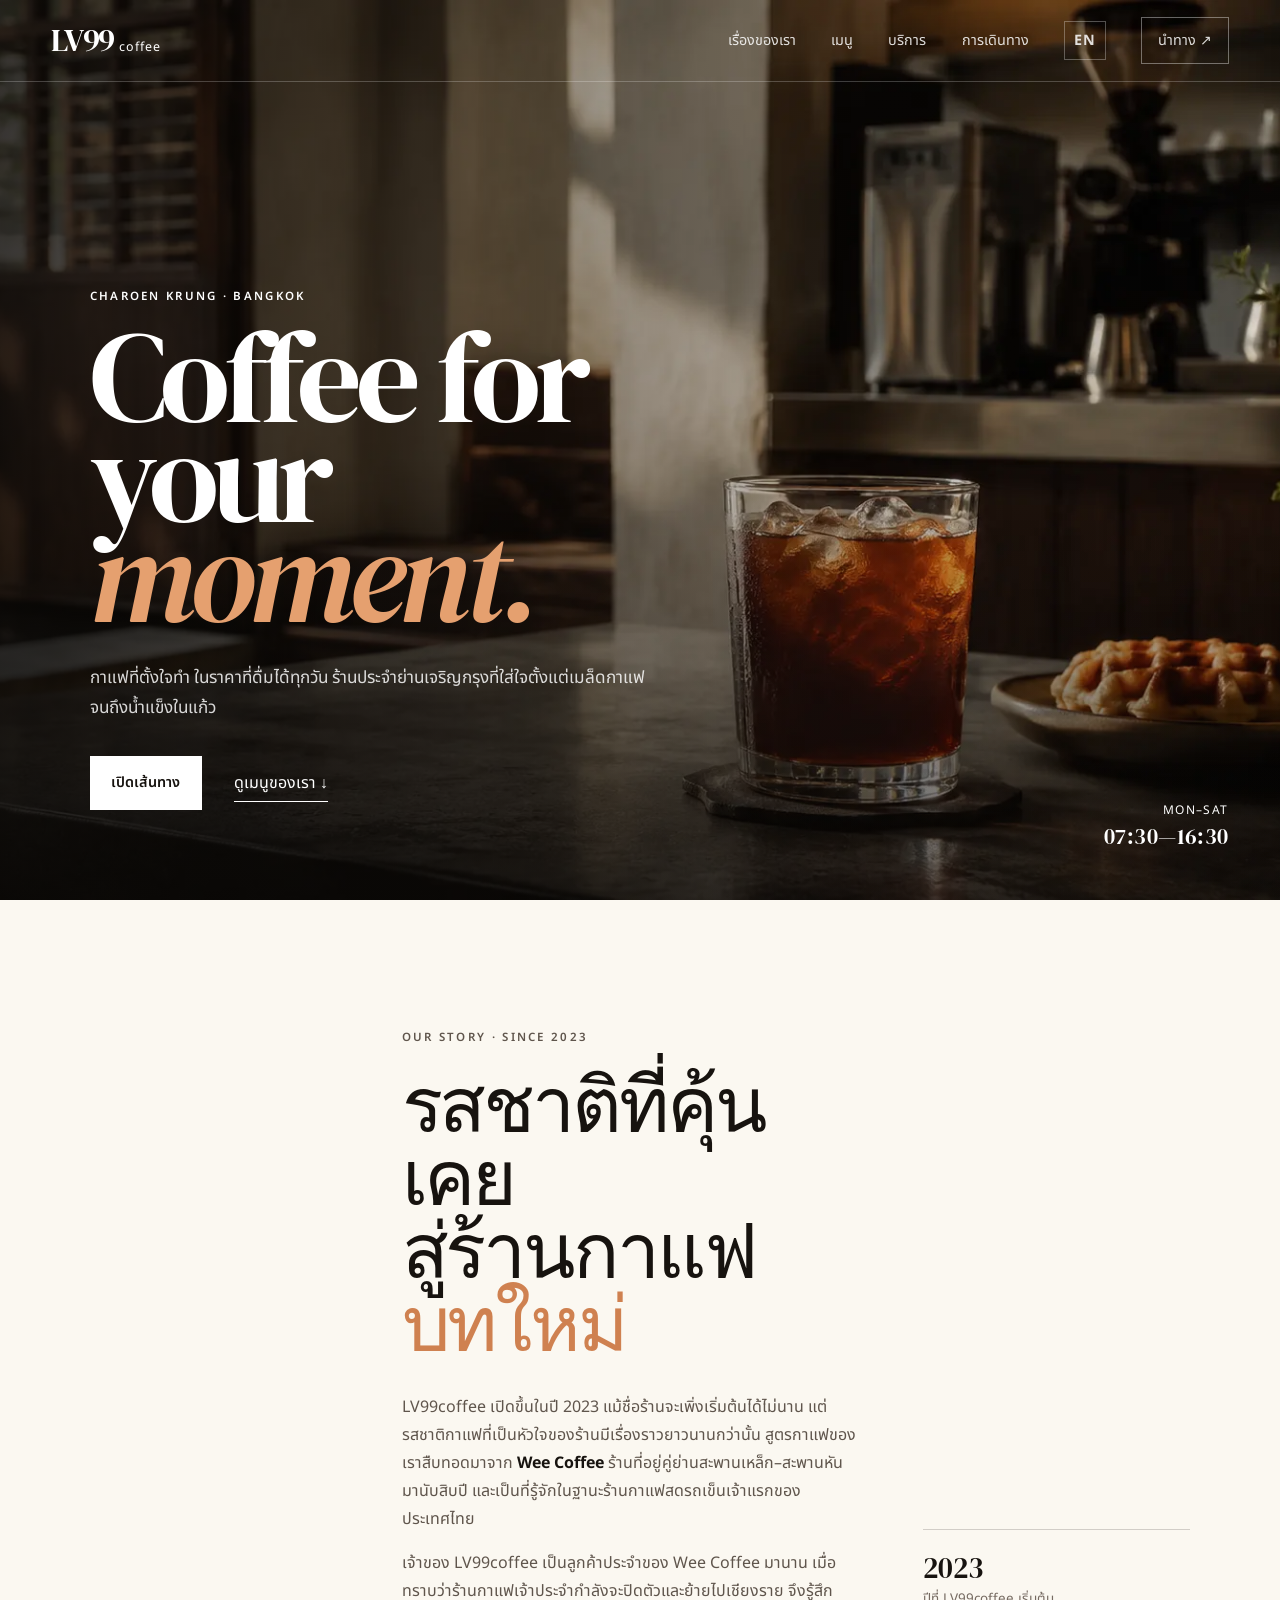
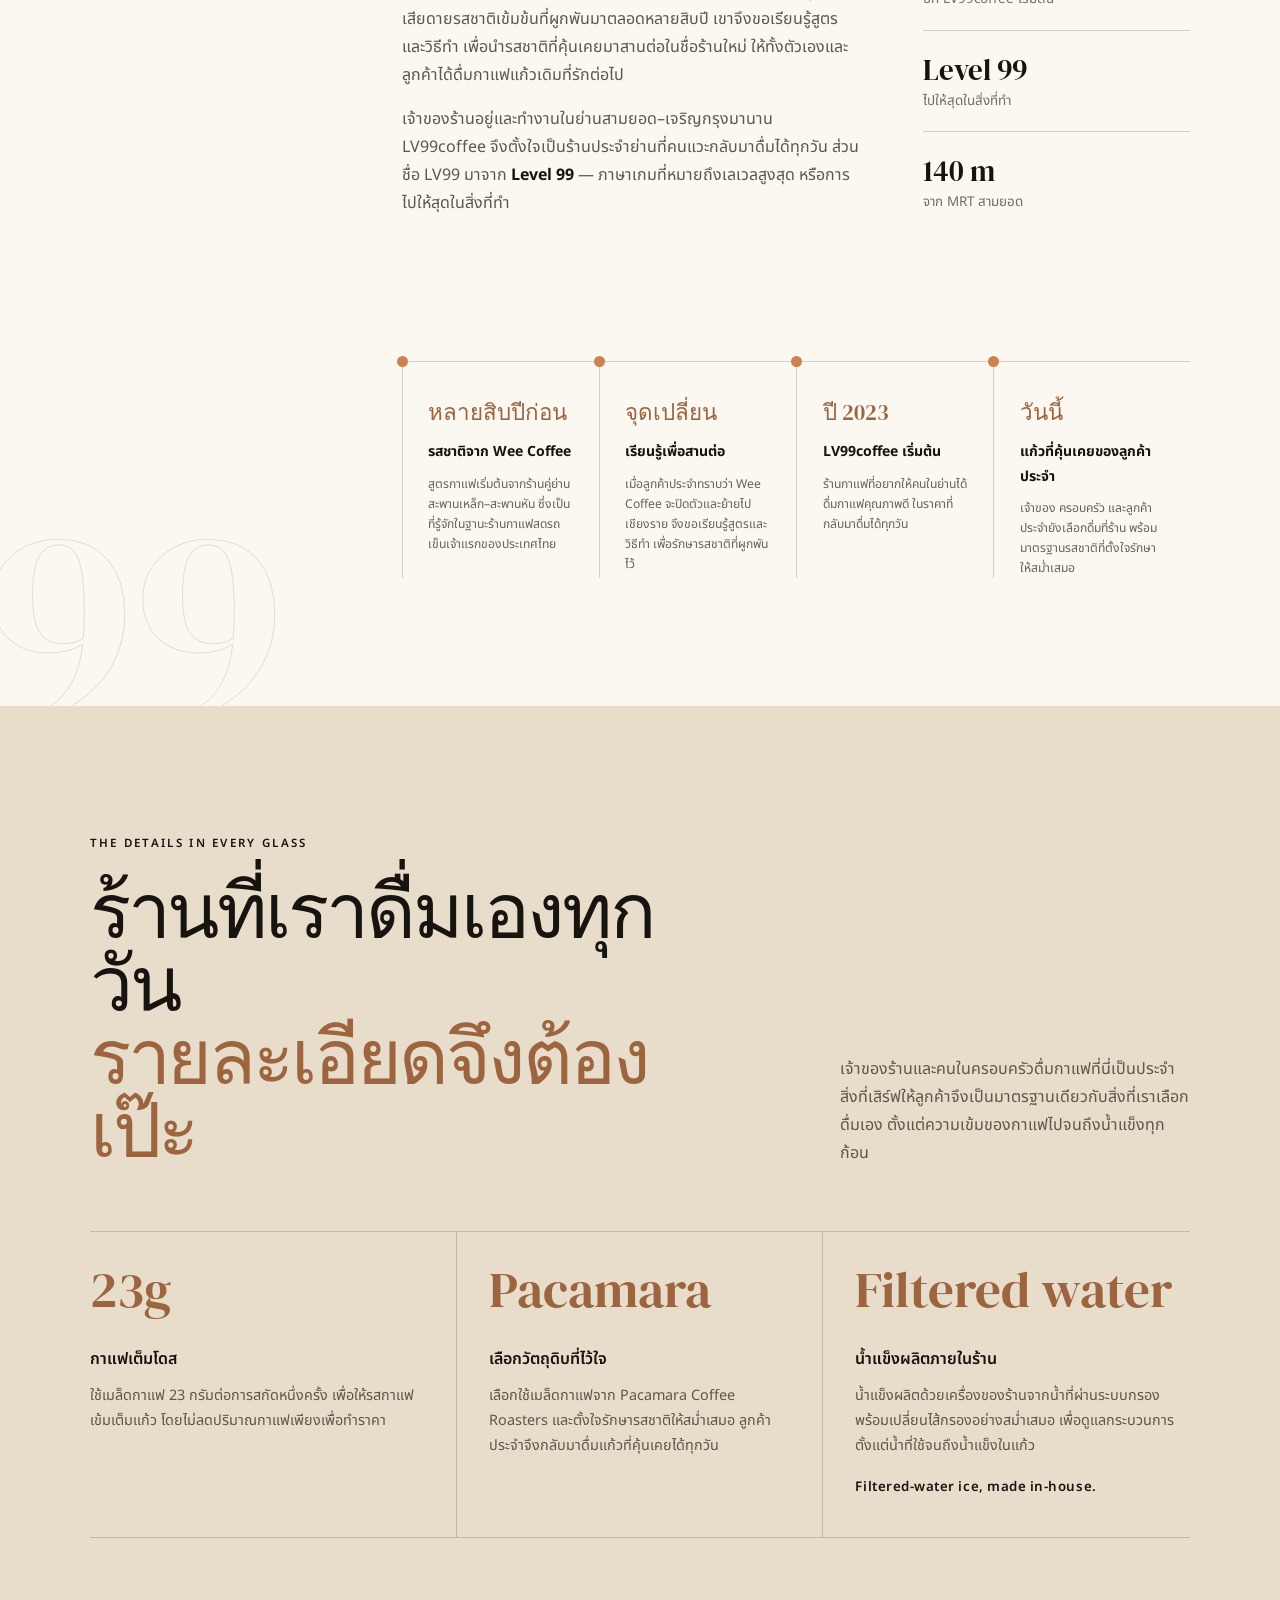
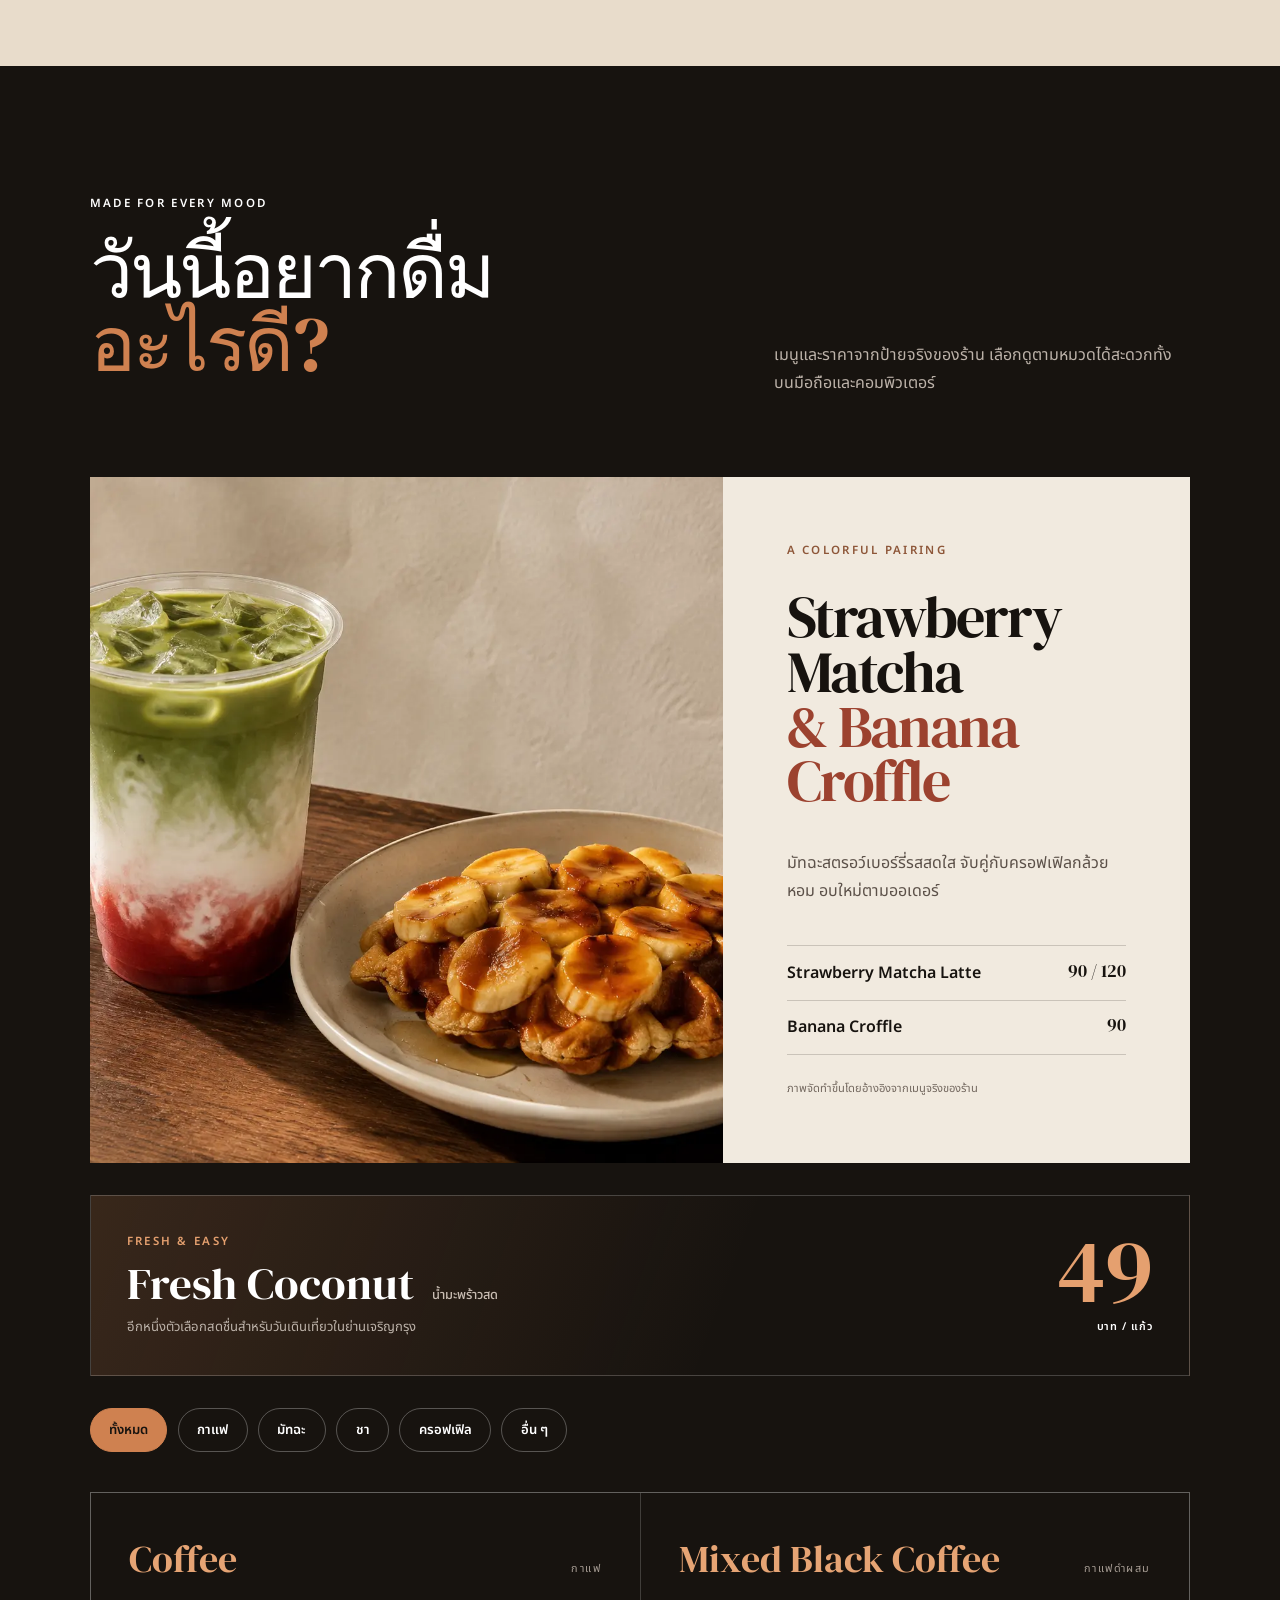
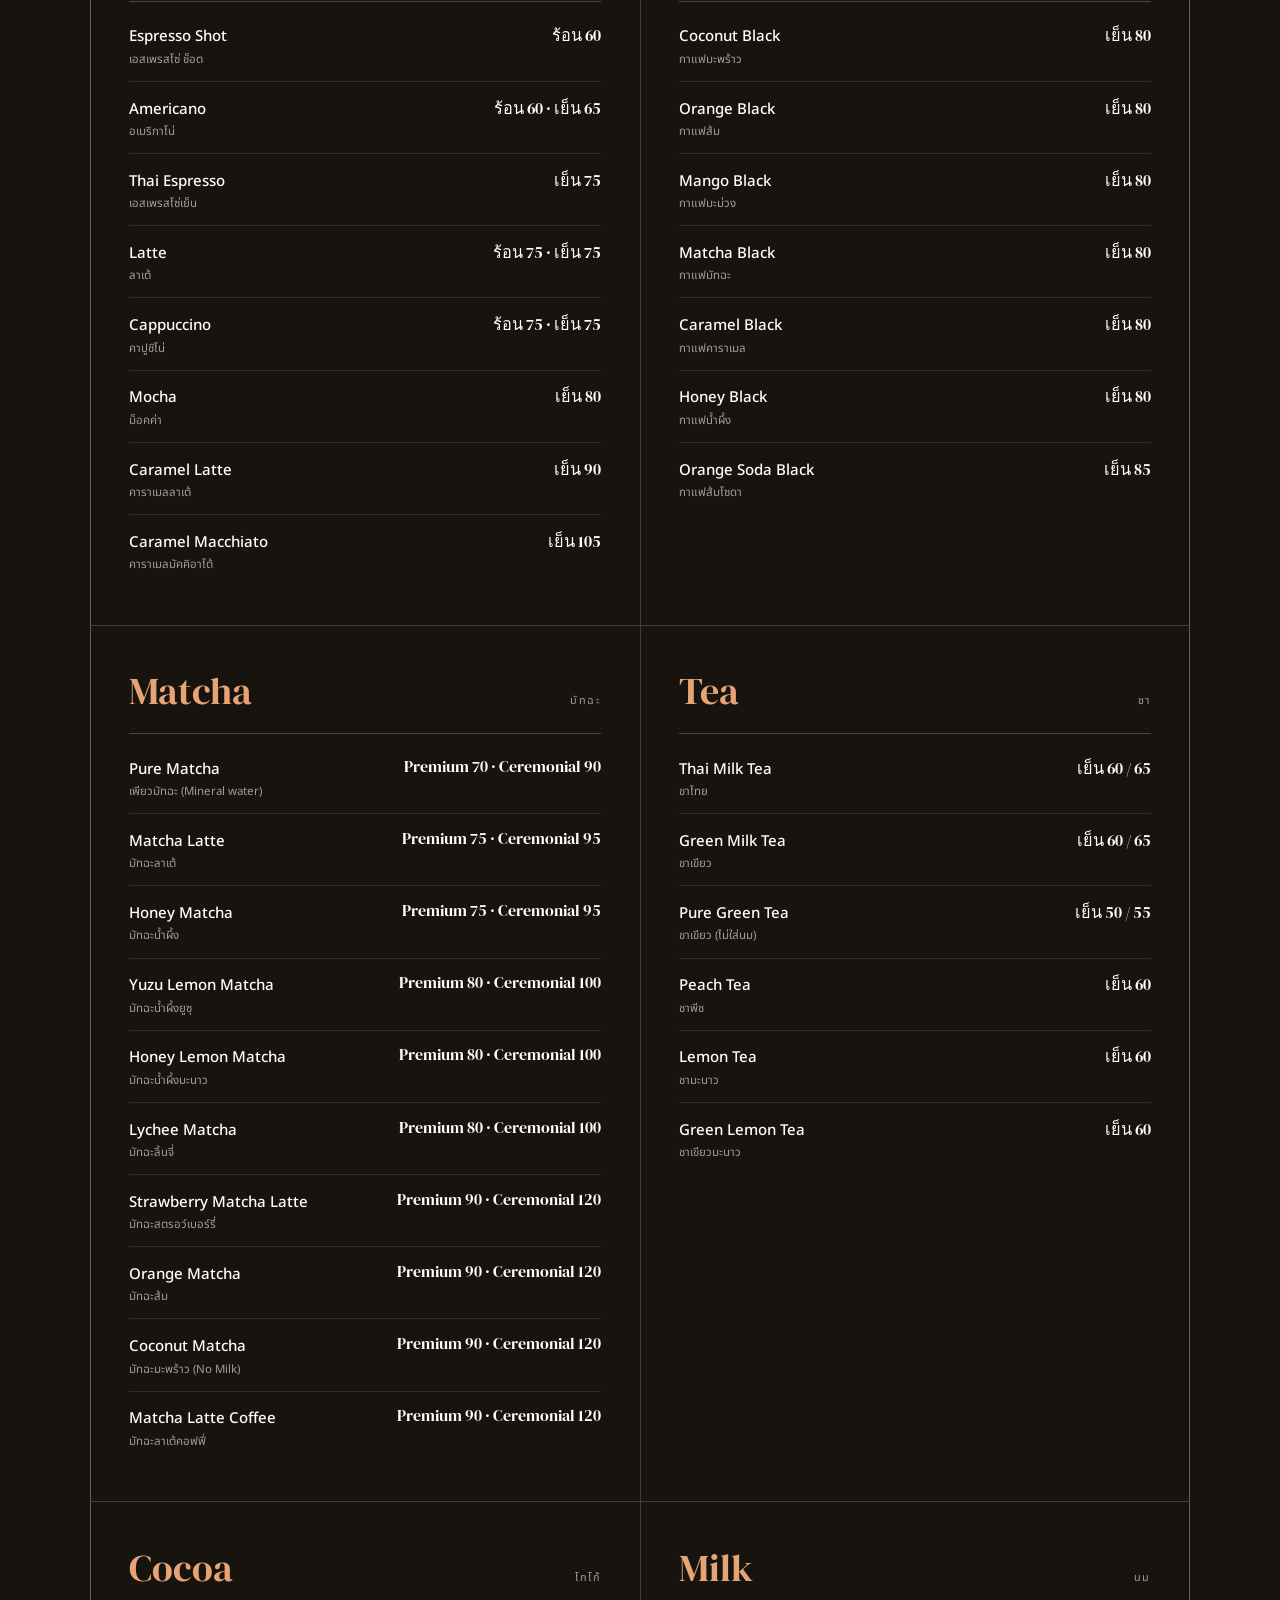
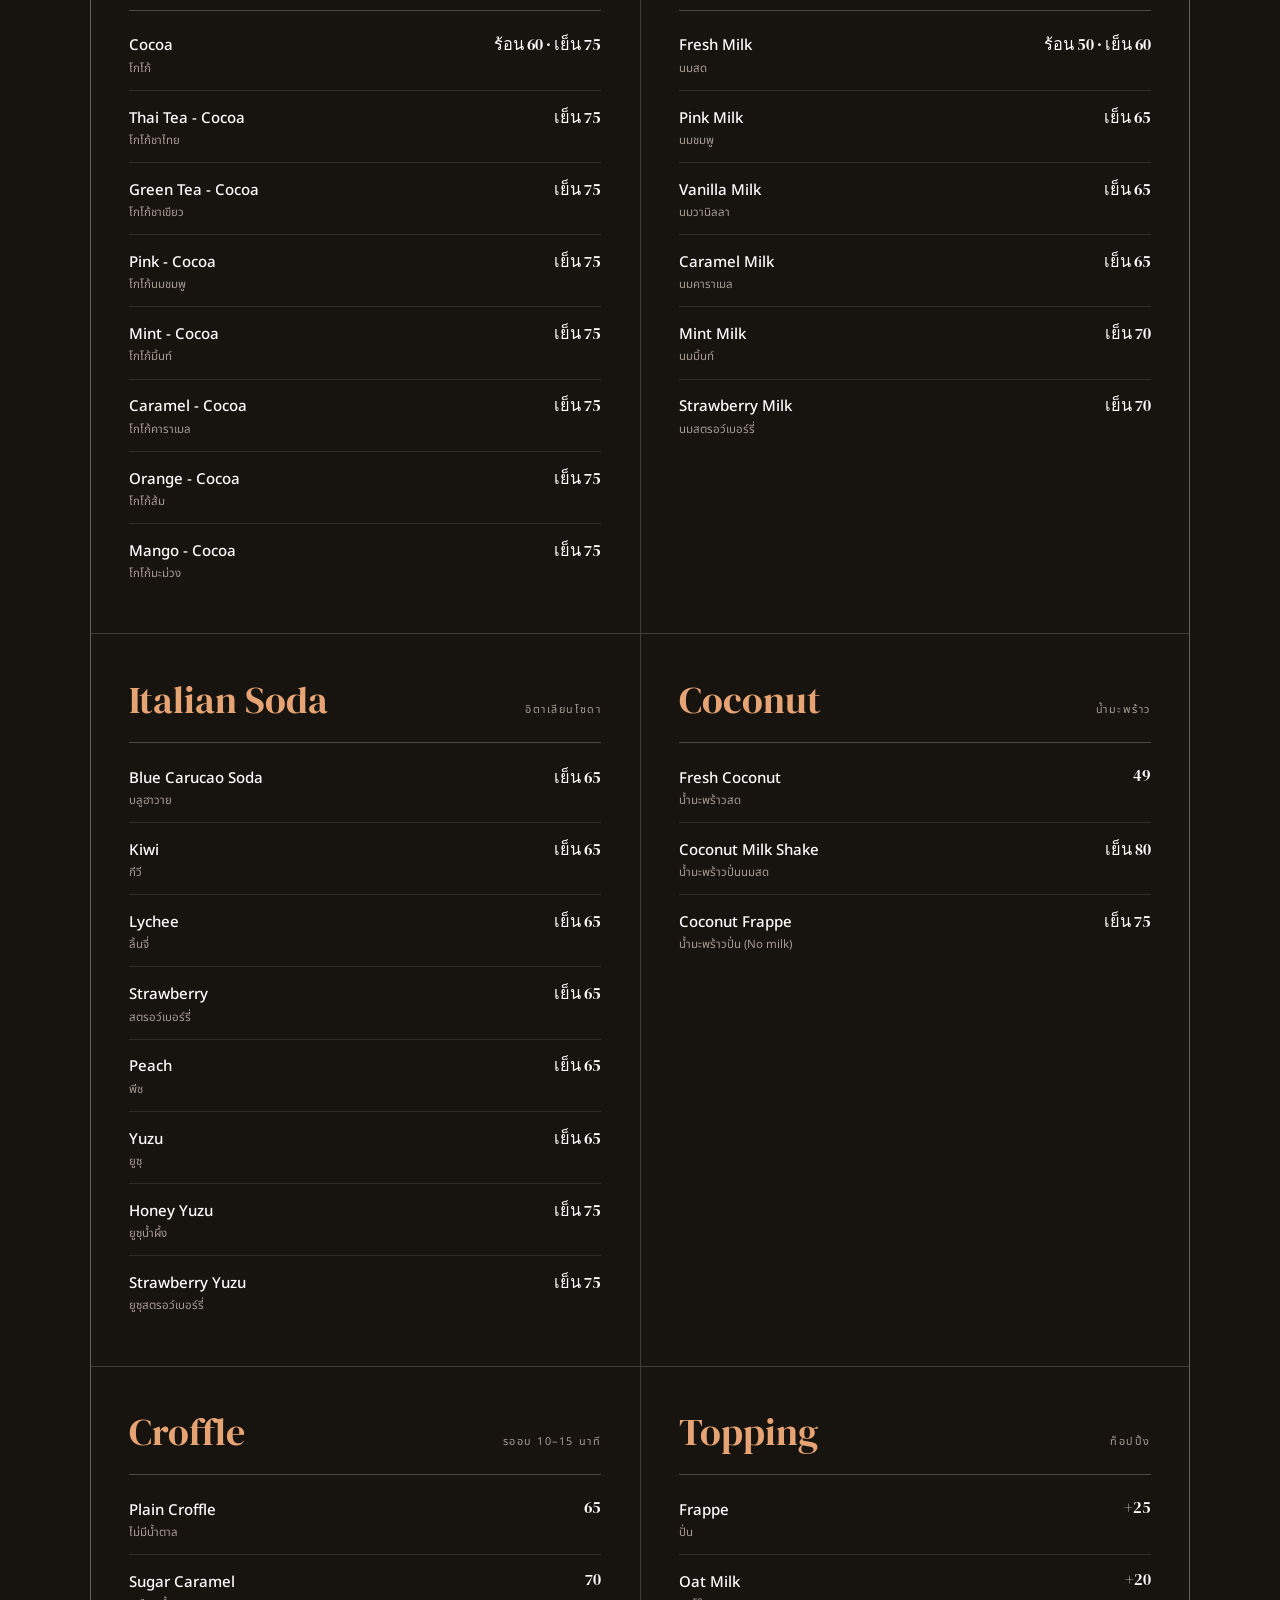
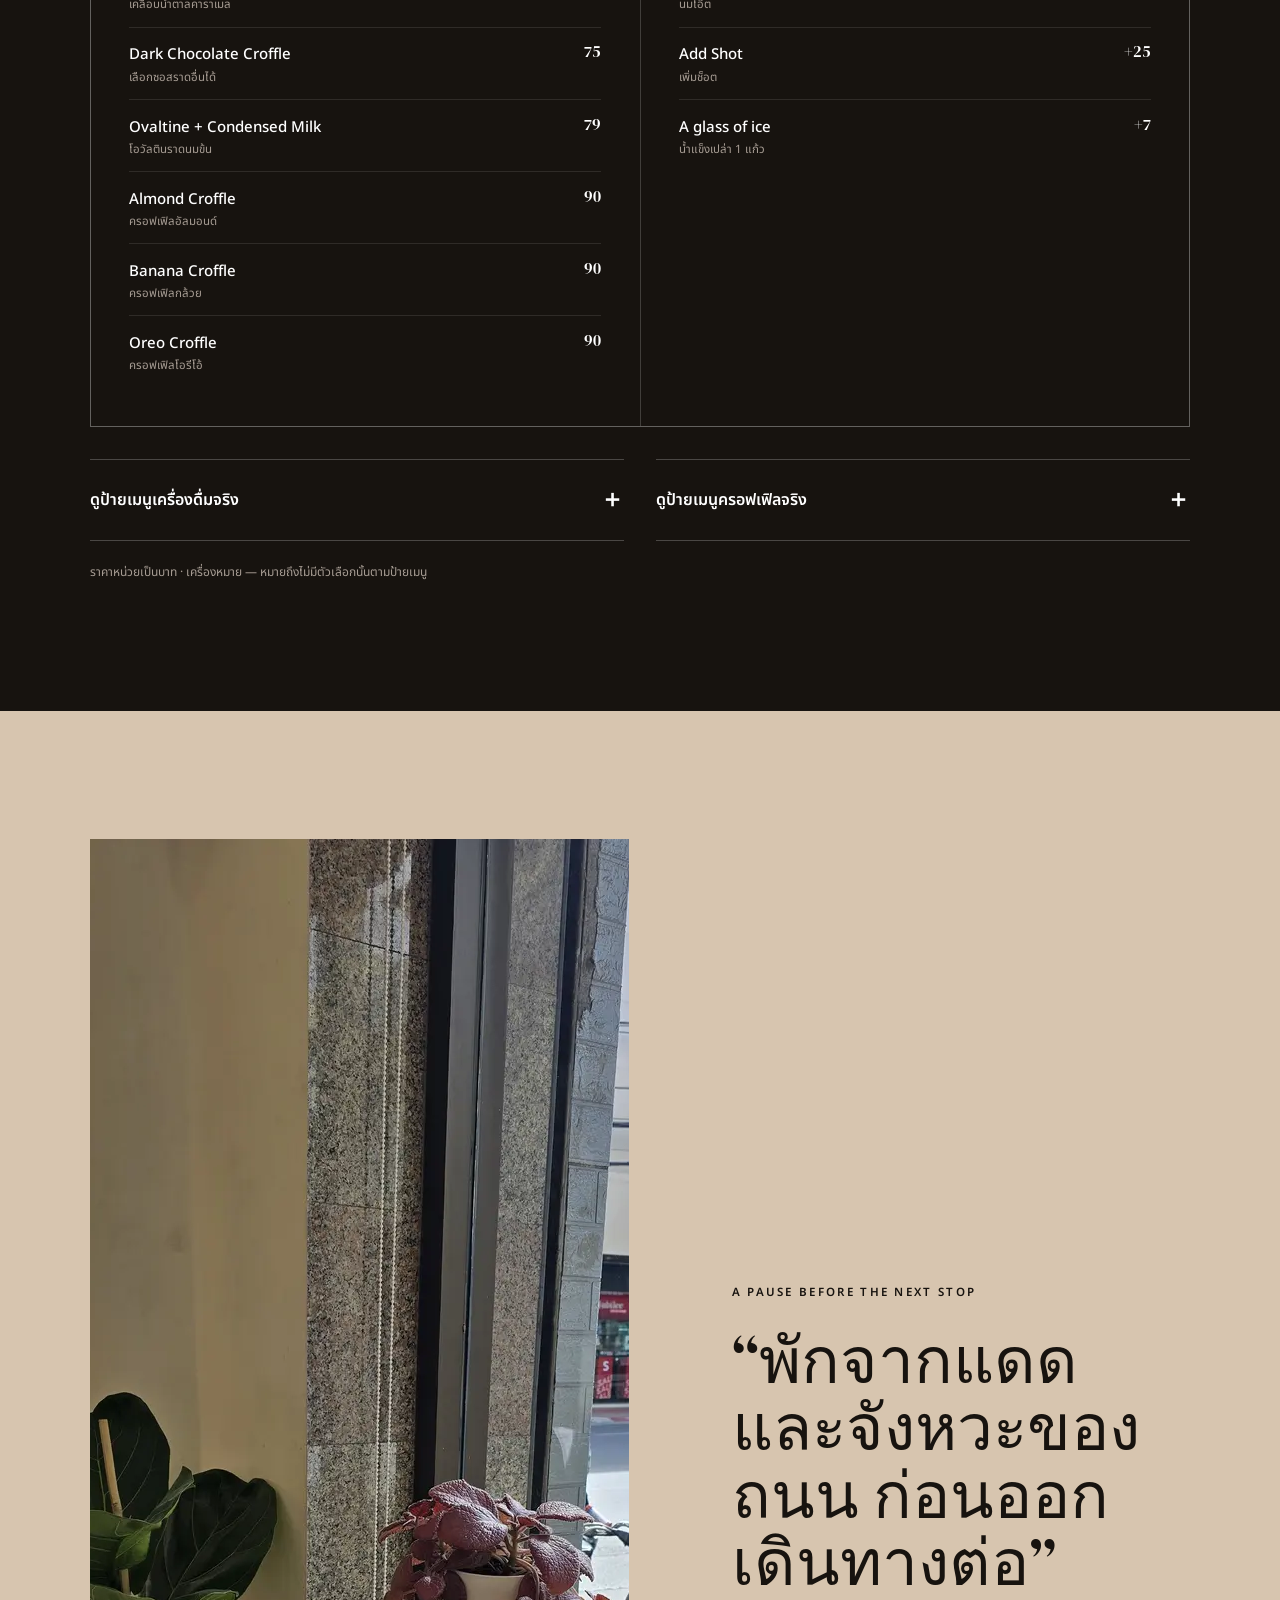
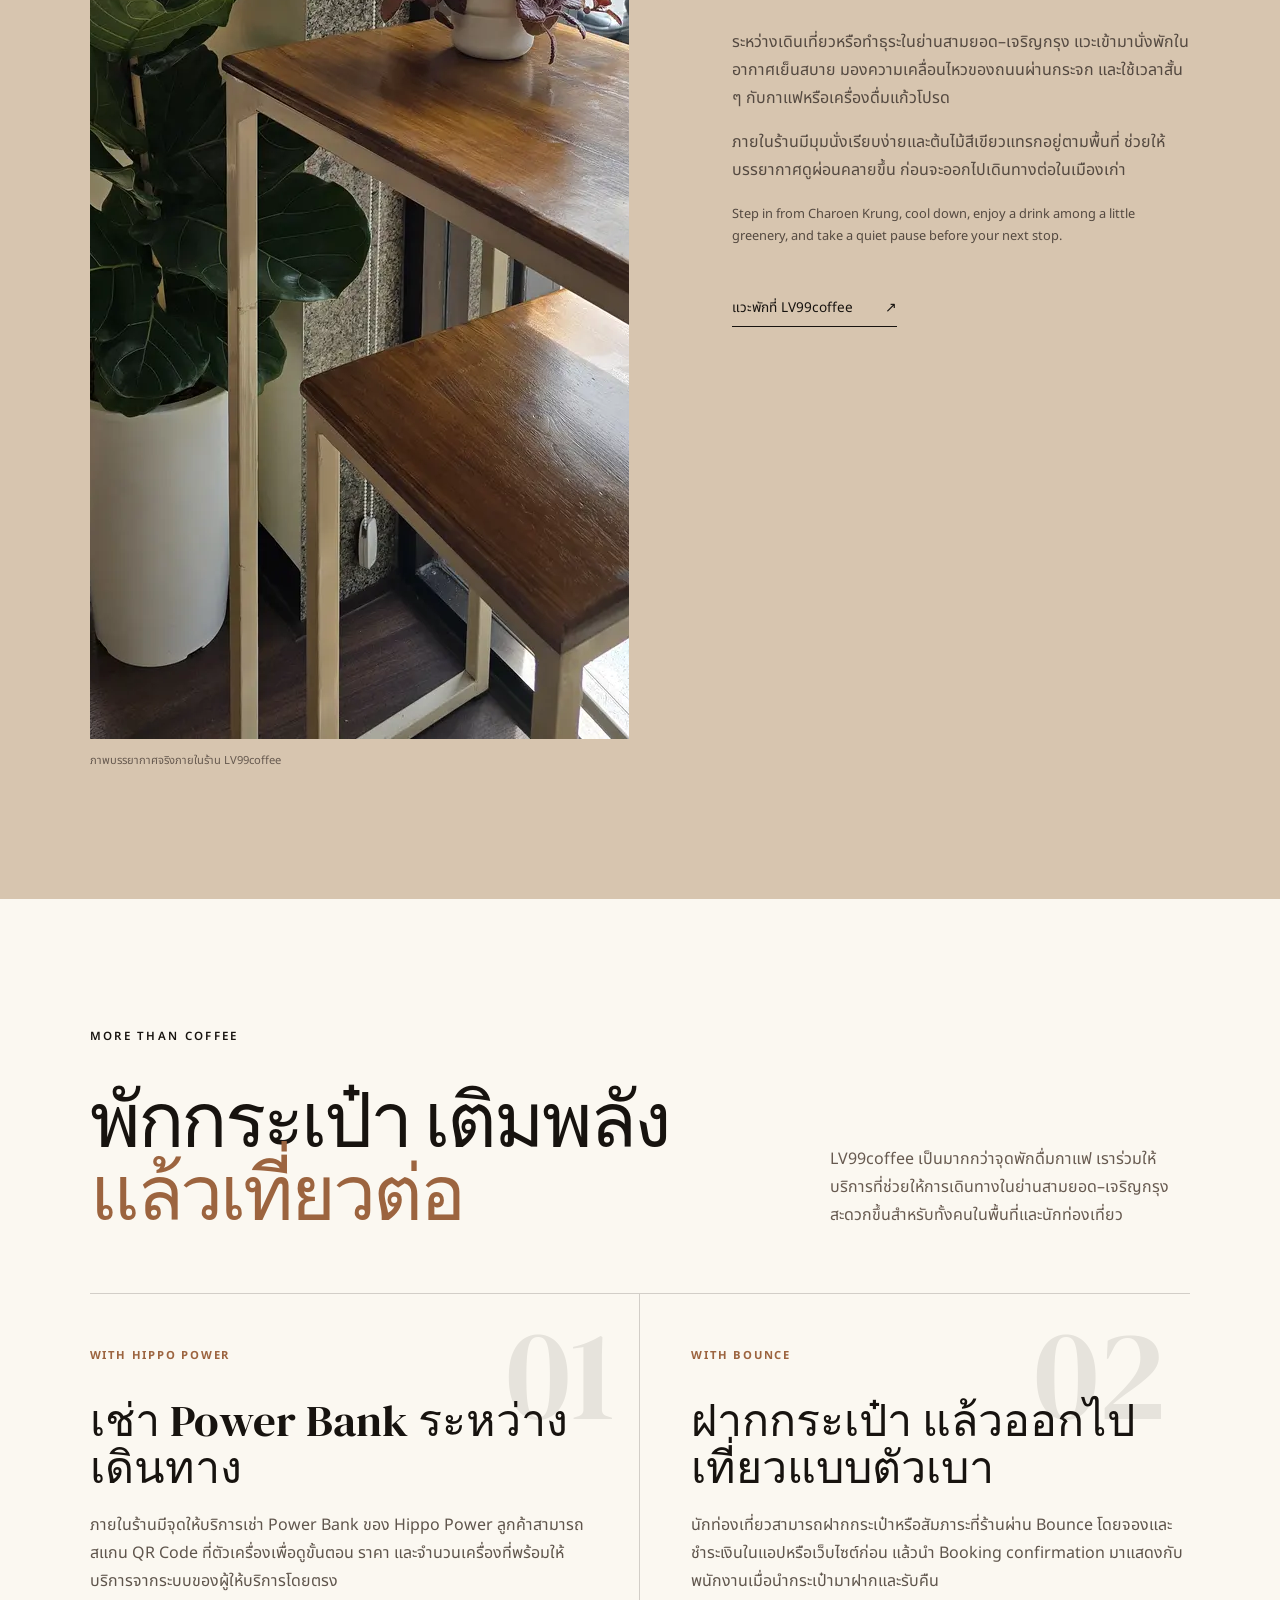
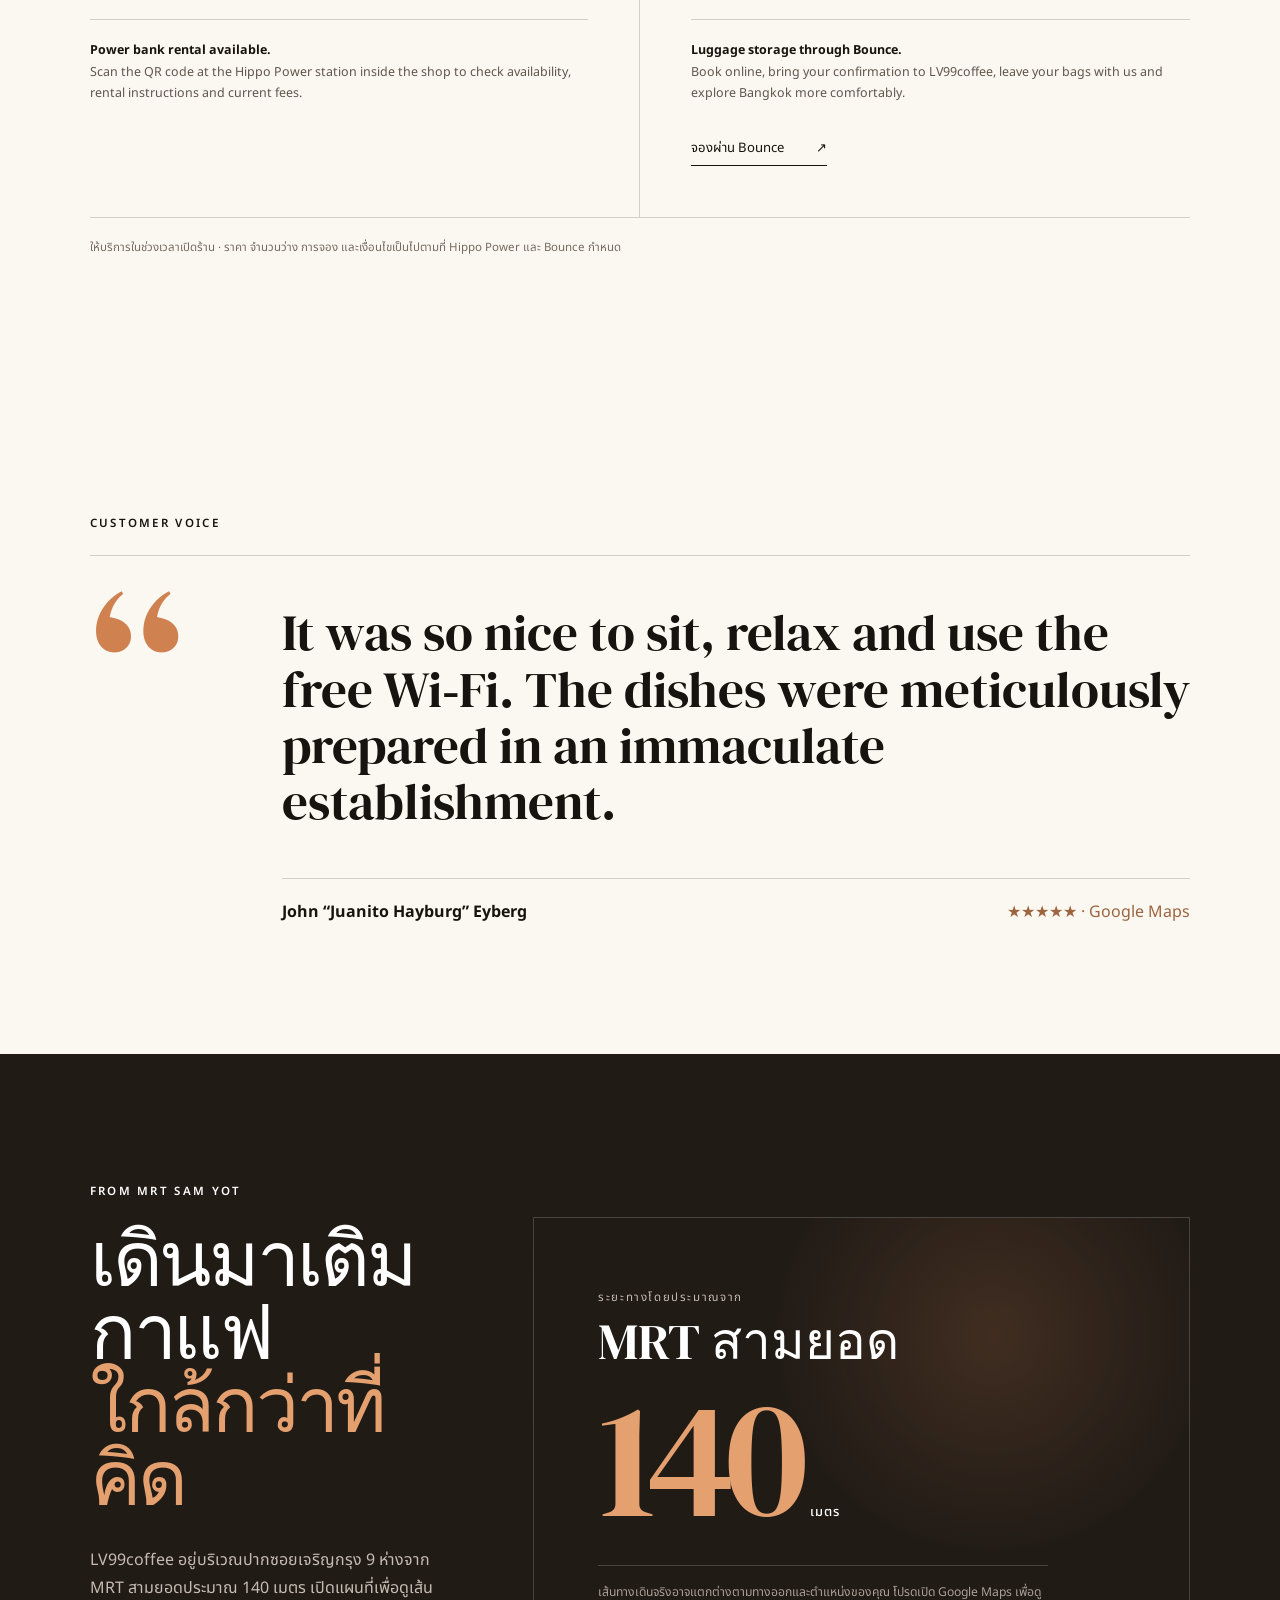
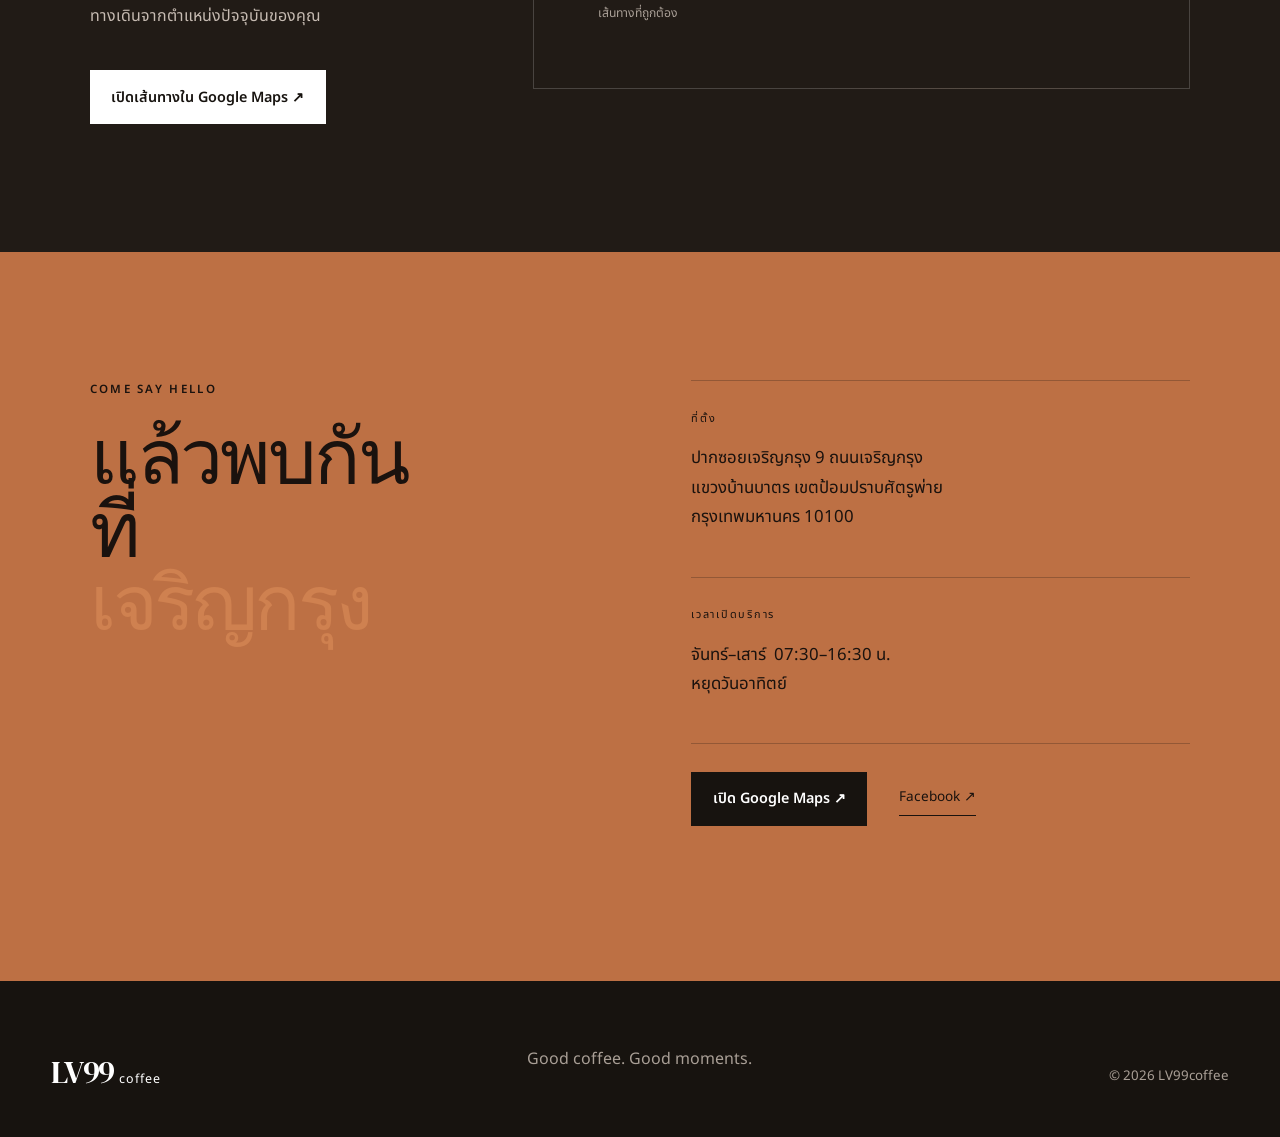
==== index.html @ 90ef15bf "Refine origin story around Wee Coffee" ====
<!doctype html>
<html lang="th">
<head>
  <meta charset="utf-8"><meta name="viewport" content="width=device-width,initial-scale=1">
  <title>LV99coffee | คาเฟ่ใกล้ MRT สามยอด ถนนเจริญกรุง</title>
  <meta name="description" content="LV99coffee ร้านกาแฟย่านเจริญกรุง ใกล้ MRT สามยอด ใช้เมล็ด Pacamara โดสกาแฟ 23 กรัม และน้ำแข็งจากน้ำกรองที่ผลิตภายในร้าน">
  <meta name="robots" content="index,follow,max-image-preview:large"><meta name="theme-color" content="#17130f">
  <link rel="canonical" href="https://coffee.lv99th.com/">
  <link rel="alternate" hreflang="th" href="https://coffee.lv99th.com/">
  <link rel="alternate" hreflang="en" href="https://coffee.lv99th.com/en/">
  <link rel="alternate" hreflang="x-default" href="https://coffee.lv99th.com/">
  <meta property="og:type" content="website"><meta property="og:locale" content="th_TH"><meta property="og:site_name" content="LV99coffee">
  <meta property="og:title" content="LV99coffee — กาแฟที่ตั้งใจทำ ดื่มได้ทุกวัน"><meta property="og:description" content="ร้านกาแฟประจำย่านเจริญกรุง ใกล้ MRT สามยอด ใส่ใจตั้งแต่เมล็ดกาแฟจนถึงน้ำแข็งในแก้ว">
  <meta property="og:url" content="https://coffee.lv99th.com/"><meta property="og:image" content="https://coffee.lv99th.com/assets/images/lv99-hero.webp">
  <link rel="preconnect" href="https://fonts.googleapis.com"><link rel="preconnect" href="https://fonts.gstatic.com" crossorigin>
  <link href="https://fonts.googleapis.com/css2?family=DM+Serif+Display&family=Noto+Sans+Thai:wght@300;400;500;600;700&display=swap" rel="stylesheet">
  <link rel="stylesheet" href="css/styles.css"><link rel="stylesheet" href="css/menu.css"><link rel="stylesheet" href="css/feature.css"><link rel="stylesheet" href="css/story.css"><link rel="stylesheet" href="css/interactions.css">
  <script type="application/ld+json">{"@context":"https://schema.org","@type":"CafeOrCoffeeShop","name":"LV99coffee","url":"https://coffee.lv99th.com/","description":"ร้านกาแฟประจำย่านเจริญกรุง ใกล้ MRT สามยอด ก่อตั้งในปี 2023 กาแฟคุณภาพในราคาที่ดื่มได้ทุกวัน","foundingDate":"2023","slogan":"ร้านที่เราดื่มเองทุกวัน รายละเอียดจึงต้องเป๊ะ","priceRange":"฿1–200","servesCuisine":["Coffee","Cafe","Matcha","Bakery","Dessert"],"hasMap":"https://maps.app.goo.gl/upwLs7Lys3qoL3d98","address":{"@type":"PostalAddress","streetAddress":"ปากซอยเจริญกรุง 9 ถนนเจริญกรุง","addressSubdistrict":"บ้านบาตร","addressDistrict":"ป้อมปราบศัตรูพ่าย","addressLocality":"กรุงเทพมหานคร","postalCode":"10100","addressCountry":"TH"},"openingHoursSpecification":{"@type":"OpeningHoursSpecification","dayOfWeek":["Monday","Tuesday","Wednesday","Thursday","Friday","Saturday"],"opens":"07:30","closes":"16:30"},"sameAs":["https://www.facebook.com/lv99coffee"]}</script>
</head>
<body>
  <a class="skip-link" href="#main">ข้ามไปยังเนื้อหาหลัก</a>
  <header class="site-header" id="site-header">
    <a class="wordmark" href="#home" aria-label="LV99coffee หน้าแรก">LV99<span>coffee</span></a>
    <button class="menu-toggle" id="menu-toggle" aria-controls="site-nav" aria-expanded="false" aria-label="เปิดเมนู"><span></span><span></span></button>
    <nav class="site-nav" id="site-nav" aria-label="เมนูหลัก"><a href="#story">เรื่องของเรา</a><a href="#menu">เมนู</a><a href="#services">บริการ</a><a href="#route">การเดินทาง</a><a class="language-link" href="en/" hreflang="en" lang="en" aria-label="English version">EN</a><a class="nav-cta" href="https://maps.app.goo.gl/upwLs7Lys3qoL3d98" target="_blank" rel="noopener">นำทาง ↗</a></nav>
  </header>
  <main id="main">
    <section class="hero" id="home">
      <img class="hero-media" src="assets/images/lv99-hero.webp" alt="กาแฟเย็นในบรรยากาศร้านกาแฟยามเช้า" width="1680" height="945" fetchpriority="high"><div class="hero-shade"></div>
      <div class="hero-copy reveal"><p class="kicker">Charoen Krung · Bangkok</p><h1>Coffee for<br>your <em>moment.</em></h1><p>กาแฟที่ตั้งใจทำ ในราคาที่ดื่มได้ทุกวัน ร้านประจำย่านเจริญกรุงที่ใส่ใจตั้งแต่เมล็ดกาแฟจนถึงน้ำแข็งในแก้ว</p><div class="hero-actions"><a class="button button-light" href="https://maps.app.goo.gl/upwLs7Lys3qoL3d98" target="_blank" rel="noopener">เปิดเส้นทาง</a><a class="text-link" href="#menu">ดูเมนูของเรา ↓</a></div></div>
      <div class="hero-meta"><span>Mon–Sat</span><strong>07:30—16:30</strong></div>
    </section>
    <section class="intro section" id="story">
      <div class="intro-number" aria-hidden="true">99</div>
      <div class="intro-copy reveal"><p class="eyebrow">Our story · Since 2023</p><h2>รสชาติที่คุ้นเคย<br>สู่ร้านกาแฟ<span>บทใหม่</span></h2><p>LV99coffee เปิดขึ้นในปี 2023 แม้ชื่อร้านจะเพิ่งเริ่มต้นได้ไม่นาน แต่รสชาติกาแฟที่เป็นหัวใจของร้านมีเรื่องราวยาวนานกว่านั้น สูตรกาแฟของเราสืบทอดมาจาก <strong>Wee Coffee</strong> ร้านที่อยู่คู่ย่านสะพานเหล็ก–สะพานหันมานับสิบปี และเป็นที่รู้จักในฐานะร้านกาแฟสดรถเข็นเจ้าแรกของประเทศไทย</p><p>เจ้าของ LV99coffee เป็นลูกค้าประจำของ Wee Coffee มานาน เมื่อทราบว่าร้านกาแฟเจ้าประจำกำลังจะปิดตัวและย้ายไปเชียงราย จึงรู้สึกเสียดายรสชาติเข้มข้นที่ผูกพันมาตลอดหลายสิบปี เขาจึงขอเรียนรู้สูตรและวิธีทำ เพื่อนำรสชาติที่คุ้นเคยมาสานต่อในชื่อร้านใหม่ ให้ทั้งตัวเองและลูกค้าได้ดื่มกาแฟแก้วเดิมที่รักต่อไป</p><p>เจ้าของร้านอยู่และทำงานในย่านสามยอด–เจริญกรุงมานาน LV99coffee จึงตั้งใจเป็นร้านประจำย่านที่คนแวะกลับมาดื่มได้ทุกวัน ส่วนชื่อ LV99 มาจาก <strong>Level 99</strong> — ภาษาเกมที่หมายถึงเลเวลสูงสุด หรือการไปให้สุดในสิ่งที่ทำ</p></div>
      <dl class="facts reveal"><div><dt>2023</dt><dd>ปีที่ LV99coffee เริ่มต้น</dd></div><div><dt>Level 99</dt><dd>ไปให้สุดในสิ่งที่ทำ</dd></div><div><dt>140 m</dt><dd>จาก MRT สามยอด</dd></div></dl>
      <ol class="story-timeline reveal" aria-label="เส้นทางเรื่องราวของ LV99coffee">
        <li><span class="timeline-time">หลายสิบปีก่อน</span><strong>รสชาติจาก Wee Coffee</strong><span>สูตรกาแฟเริ่มต้นจากร้านคู่ย่านสะพานเหล็ก–สะพานหัน ซึ่งเป็นที่รู้จักในฐานะร้านกาแฟสดรถเข็นเจ้าแรกของประเทศไทย</span></li>
        <li><span class="timeline-time">จุดเปลี่ยน</span><strong>เรียนรู้เพื่อสานต่อ</strong><span>เมื่อลูกค้าประจำทราบว่า Wee Coffee จะปิดตัวและย้ายไปเชียงราย จึงขอเรียนรู้สูตรและวิธีทำ เพื่อรักษารสชาติที่ผูกพันไว้</span></li>
        <li><span class="timeline-time">ปี 2023</span><strong>LV99coffee เริ่มต้น</strong><span>ร้านกาแฟที่อยากให้คนในย่านได้ดื่มกาแฟคุณภาพดี ในราคาที่กลับมาดื่มได้ทุกวัน</span></li>
        <li><span class="timeline-time">วันนี้</span><strong>แก้วที่คุ้นเคยของลูกค้าประจำ</strong><span>เจ้าของ ครอบครัว และลูกค้าประจำยังเลือกดื่มที่ร้าน พร้อมมาตรฐานรสชาติที่ตั้งใจรักษาให้สม่ำเสมอ</span></li>
      </ol>
    </section>
    <section class="standards section" aria-labelledby="standards-title">
      <div class="standards-heading reveal"><p class="eyebrow">The details in every glass</p><h2 id="standards-title">ร้านที่เราดื่มเองทุกวัน<br><span>รายละเอียดจึงต้องเป๊ะ</span></h2><p>เจ้าของร้านและคนในครอบครัวดื่มกาแฟที่นี่เป็นประจำ สิ่งที่เสิร์ฟให้ลูกค้าจึงเป็นมาตรฐานเดียวกับสิ่งที่เราเลือกดื่มเอง ตั้งแต่ความเข้มของกาแฟไปจนถึงน้ำแข็งทุกก้อน</p></div>
      <div class="standards-grid reveal">
        <article><strong>23g</strong><h3>กาแฟเต็มโดส</h3><p>ใช้เมล็ดกาแฟ 23 กรัมต่อการสกัดหนึ่งครั้ง เพื่อให้รสกาแฟเข้มเต็มแก้ว โดยไม่ลดปริมาณกาแฟเพียงเพื่อทำราคา</p></article>
        <article><strong>Pacamara</strong><h3>เลือกวัตถุดิบที่ไว้ใจ</h3><p>เลือกใช้เมล็ดกาแฟจาก Pacamara Coffee Roasters และตั้งใจรักษารสชาติให้สม่ำเสมอ ลูกค้าประจำจึงกลับมาดื่มแก้วที่คุ้นเคยได้ทุกวัน</p></article>
        <article><strong>Filtered water</strong><h3>น้ำแข็งผลิตภายในร้าน</h3><p>น้ำแข็งผลิตด้วยเครื่องของร้านจากน้ำที่ผ่านระบบกรอง พร้อมเปลี่ยนไส้กรองอย่างสม่ำเสมอ เพื่อดูแลกระบวนการตั้งแต่น้ำที่ใช้จนถึงน้ำแข็งในแก้ว</p><small lang="en">Filtered-water ice, made in-house.</small></article>
      </div>
    </section>
    <section class="menu-section section" id="menu">
      <header class="section-heading reveal"><div><p class="eyebrow">Made for every mood</p><h2>วันนี้อยากดื่ม<br><span>อะไรดี?</span></h2></div><p>เมนูและราคาจากป้ายจริงของร้าน เลือกดูตามหมวดได้สะดวกทั้งบนมือถือและคอมพิวเตอร์</p></header>
      <article class="noncoffee-feature reveal"><img src="assets/images/lv99-strawberry-matcha-banana-croffle.webp" alt="ภาพนำเสนอ Strawberry Matcha Latte คู่กับ Banana Croffle อ้างอิงจากเมนูจริงของร้าน" width="1456" height="1092" loading="lazy"><div><p class="eyebrow">A colorful pairing</p><h3>Strawberry Matcha<br><span>& Banana Croffle</span></h3><p>มัทฉะสตรอว์เบอร์รี่รสสดใส จับคู่กับครอฟเฟิลกล้วยหอม อบใหม่ตามออเดอร์</p><dl><div><dt>Strawberry Matcha Latte</dt><dd>90 / 120</dd></div><div><dt>Banana Croffle</dt><dd>90</dd></div></dl><small>ภาพจัดทำขึ้นโดยอ้างอิงจากเมนูจริงของร้าน</small></div></article>
      <aside class="fresh-coconut-note reveal" aria-label="เมนูแนะนำ Fresh Coconut"><div><p class="eyebrow">Fresh & easy</p><h3>Fresh Coconut <span>น้ำมะพร้าวสด</span></h3><p>อีกหนึ่งตัวเลือกสดชื่นสำหรับวันเดินเที่ยวในย่านเจริญกรุง</p></div><strong>49<small>บาท / แก้ว</small></strong></aside>
      <div class="menu-tools reveal" aria-label="เลือกหมวดเมนู"><button class="menu-filter active" type="button" data-filter="all">ทั้งหมด</button><button class="menu-filter" type="button" data-filter="coffee">กาแฟ</button><button class="menu-filter" type="button" data-filter="matcha">มัทฉะ</button><button class="menu-filter" type="button" data-filter="tea">ชา</button><button class="menu-filter" type="button" data-filter="food">ครอฟเฟิล</button><button class="menu-filter" type="button" data-filter="other">อื่น ๆ</button></div>
      <div class="menu-list reveal" id="menu-list" aria-live="polite"></div>
      <div class="source-menus"><details class="menu-board reveal"><summary>ดูป้ายเมนูเครื่องดื่มจริง <span>＋</span></summary><div class="menu-board-frame"><button class="menu-board-open" type="button" data-dialog-src="assets/images/lv99-menu-board.webp" data-dialog-alt="ป้ายเมนูเครื่องดื่มจริงของร้าน LV99coffee" data-dialog-caption="ป้ายเมนูเครื่องดื่มจริง · LV99coffee"><img src="assets/images/lv99-menu-board.webp" alt="ป้ายเมนูเครื่องดื่มจริงของร้าน LV99coffee — กดเพื่อเปิดเต็มจอ" width="2048" height="1152" loading="lazy"><span>เปิดภาพเต็มจอ ↗</span></button></div></details><details class="menu-board reveal"><summary>ดูป้ายเมนูครอฟเฟิลจริง <span>＋</span></summary><div class="menu-board-frame"><button class="menu-board-open" type="button" data-dialog-src="assets/images/lv99-croffle-board.webp" data-dialog-alt="ป้ายเมนูครอฟเฟิลจริงของร้าน LV99coffee" data-dialog-caption="ป้ายเมนูครอฟเฟิลจริง · LV99coffee"><img src="assets/images/lv99-croffle-board.webp" alt="ป้ายเมนูครอฟเฟิลจริงของร้าน LV99coffee — กดเพื่อเปิดเต็มจอ" width="2048" height="1152" loading="lazy"><span>เปิดภาพเต็มจอ ↗</span></button></div></details></div>
      <p class="menu-note">ราคาหน่วยเป็นบาท · เครื่องหมาย — หมายถึงไม่มีตัวเลือกนั้นตามป้ายเมนู</p>
    </section>
    <section class="ritual section"><figure class="ritual-media reveal"><img src="assets/images/lv99-store-pause.webp" alt="มุมนั่งติดกระจกและต้นไม้ภายในร้าน LV99coffee มองเห็นถนนเจริญกรุง" width="1200" height="1500" loading="lazy"><figcaption>ภาพบรรยากาศจริงภายในร้าน LV99coffee</figcaption></figure><div class="ritual-copy reveal"><p class="eyebrow">A pause before the next stop</p><blockquote>“พักจากแดดและจังหวะของถนน ก่อนออกเดินทางต่อ”</blockquote><p>ระหว่างเดินเที่ยวหรือทำธุระในย่านสามยอด–เจริญกรุง แวะเข้ามานั่งพักในอากาศเย็นสบาย มองความเคลื่อนไหวของถนนผ่านกระจก และใช้เวลาสั้น ๆ กับกาแฟหรือเครื่องดื่มแก้วโปรด</p><p>ภายในร้านมีมุมนั่งเรียบง่ายและต้นไม้สีเขียวแทรกอยู่ตามพื้นที่ ช่วยให้บรรยากาศดูผ่อนคลายขึ้น ก่อนจะออกไปเดินทางต่อในเมืองเก่า</p><p class="ritual-en" lang="en">Step in from Charoen Krung, cool down, enjoy a drink among a little greenery, and take a quiet pause before your next stop.</p><a class="arrow-link" href="https://maps.app.goo.gl/upwLs7Lys3qoL3d98" target="_blank" rel="noopener">แวะพักที่ LV99coffee <span>↗</span></a></div></section>
    <section class="services section" id="services" aria-labelledby="services-title">
      <header class="services-heading reveal"><p class="eyebrow">More than coffee</p><h2 id="services-title">พักกระเป๋า เติมพลัง<br><span>แล้วเที่ยวต่อ</span></h2><p>LV99coffee เป็นมากกว่าจุดพักดื่มกาแฟ เราร่วมให้บริการที่ช่วยให้การเดินทางในย่านสามยอด–เจริญกรุงสะดวกขึ้นสำหรับทั้งคนในพื้นที่และนักท่องเที่ยว</p></header>
      <div class="services-grid reveal">
        <article><span class="service-number" aria-hidden="true">01</span><p class="service-partner">With Hippo Power</p><h3>เช่า Power Bank ระหว่างเดินทาง</h3><p>ภายในร้านมีจุดให้บริการเช่า Power Bank ของ Hippo Power ลูกค้าสามารถสแกน QR Code ที่ตัวเครื่องเพื่อดูขั้นตอน ราคา และจำนวนเครื่องที่พร้อมให้บริการจากระบบของผู้ให้บริการโดยตรง</p><p class="service-en" lang="en"><strong>Power bank rental available.</strong> Scan the QR code at the Hippo Power station inside the shop to check availability, rental instructions and current fees.</p></article>
        <article><span class="service-number" aria-hidden="true">02</span><p class="service-partner">With Bounce</p><h3>ฝากกระเป๋า แล้วออกไปเที่ยวแบบตัวเบา</h3><p>นักท่องเที่ยวสามารถฝากกระเป๋าหรือสัมภาระที่ร้านผ่าน Bounce โดยจองและชำระเงินในแอปหรือเว็บไซต์ก่อน แล้วนำ Booking confirmation มาแสดงกับพนักงานเมื่อนำกระเป๋ามาฝากและรับคืน</p><p class="service-en" lang="en"><strong>Luggage storage through Bounce.</strong> Book online, bring your confirmation to LV99coffee, leave your bags with us and explore Bangkok more comfortably.</p><a class="arrow-link" href="https://bounce.com/" target="_blank" rel="noopener">จองผ่าน Bounce <span>↗</span></a></article>
      </div>
      <p class="services-note reveal">ให้บริการในช่วงเวลาเปิดร้าน · ราคา จำนวนว่าง การจอง และเงื่อนไขเป็นไปตามที่ Hippo Power และ Bounce กำหนด</p>
    </section>
    <section class="review section"><p class="eyebrow reveal">Customer voice</p><div class="review-grid reveal"><div class="quote-mark">“</div><figure><blockquote lang="en">It was so nice to sit, relax and use the free Wi‑Fi. The dishes were meticulously prepared in an immaculate establishment.</blockquote><figcaption><strong>John “Juanito Hayburg” Eyberg</strong><span>★★★★★ · Google Maps</span></figcaption></figure></div></section>
    <section class="route section" id="route" aria-labelledby="route-title">
      <div class="route-copy reveal"><p class="eyebrow">From MRT Sam Yot</p><h2 id="route-title">เดินมาเติมกาแฟ<br><span>ใกล้กว่าที่คิด</span></h2><p>LV99coffee อยู่บริเวณปากซอยเจริญกรุง 9 ห่างจาก MRT สามยอดประมาณ 140 เมตร เปิดแผนที่เพื่อดูเส้นทางเดินจากตำแหน่งปัจจุบันของคุณ</p><a class="button button-light" href="https://maps.app.goo.gl/upwLs7Lys3qoL3d98" target="_blank" rel="noopener">เปิดเส้นทางใน Google Maps ↗</a></div>
      <div class="route-distance-card reveal" aria-label="LV99coffee อยู่ห่างจาก MRT สามยอดประมาณ 140 เมตร"><span>ระยะทางโดยประมาณจาก</span><h3>MRT สามยอด</h3><strong>140<small>เมตร</small></strong><p>เส้นทางเดินจริงอาจแตกต่างตามทางออกและตำแหน่งของคุณ โปรดเปิด Google Maps เพื่อดูเส้นทางที่ถูกต้อง</p></div>
    </section>
    <section class="visit section" id="visit"><div class="visit-title reveal"><p class="eyebrow">Come say hello</p><h2>แล้วพบกัน<br>ที่<span>เจริญกรุง</span></h2></div><div class="visit-details reveal"><div><small>ที่ตั้ง</small><p>ปากซอยเจริญกรุง 9 ถนนเจริญกรุง<br>แขวงบ้านบาตร เขตป้อมปราบศัตรูพ่าย<br>กรุงเทพมหานคร 10100</p></div><div><small>เวลาเปิดบริการ</small><p>จันทร์–เสาร์&nbsp; 07:30–16:30 น.<br>หยุดวันอาทิตย์</p></div><div class="visit-actions"><a class="button button-dark" href="https://maps.app.goo.gl/upwLs7Lys3qoL3d98" target="_blank" rel="noopener">เปิด Google Maps ↗</a><a class="arrow-link" href="https://www.facebook.com/lv99coffee" target="_blank" rel="noopener">Facebook ↗</a></div></div></section>
    <dialog class="menu-dialog" id="menu-dialog" aria-labelledby="menu-dialog-caption"><form method="dialog"><button class="menu-dialog-close" aria-label="ปิดภาพเมนู">ปิด ×</button></form><figure><img id="menu-dialog-image" alt=""><figcaption id="menu-dialog-caption"></figcaption></figure></dialog>
  </main>
  <footer><a class="wordmark" href="#home">LV99<span>coffee</span></a><p>Good coffee. Good moments.</p><small>© <span id="year"></span> LV99coffee</small></footer>
  <script src="js/main.js" defer></script>
</body>
</html>
---- css/styles.css ----
:root{--ink:#17130f;--paper:#f1eadf;--cream:#fbf8f1;--caramel:#cf8150;--line:rgba(23,19,15,.18);--serif:"DM Serif Display",serif;--sans:"Noto Sans Thai",sans-serif}*{box-sizing:border-box}html{scroll-behavior:smooth}body{margin:0;background:var(--paper);color:var(--ink);font:400 1rem/1.75 var(--sans);overflow-x:hidden}a{color:inherit;text-decoration:none}img{display:block;max-width:100%}.skip-link{position:fixed;left:1rem;top:-5rem;z-index:99;background:#fff;padding:.7rem 1rem}.skip-link:focus{top:1rem}.site-header{height:82px;padding:0 clamp(1.2rem,4vw,4.5rem);display:flex;align-items:center;justify-content:space-between;position:absolute;inset:0 0 auto;z-index:10;color:white;border-bottom:1px solid rgba(255,255,255,.22);transition:.3s}.site-header.fixed{position:fixed;background:rgba(23,19,15,.93);backdrop-filter:blur(15px)}.wordmark{font:2rem/1 var(--serif);letter-spacing:-.04em}.wordmark span{font:400 .78rem var(--sans);letter-spacing:.08em;margin-left:.3rem}.site-nav{display:flex;align-items:center;gap:2.2rem;font-size:.9rem}.site-nav a{opacity:.85}.site-nav a:hover{opacity:1}.nav-cta{border:1px solid rgba(255,255,255,.45);padding:.65rem 1rem}.menu-toggle{display:none;background:0;border:0;padding:.5rem}.menu-toggle span{display:block;width:25px;height:1px;background:#fff;margin:6px}.hero{position:relative;min-height:100svh;color:#fff;display:flex;align-items:flex-end;isolation:isolate}.hero-media,.hero-shade{position:absolute;inset:0;width:100%;height:100%;object-fit:cover;z-index:-2}.hero-media{object-position:center}.hero-shade{z-index:-1;background:linear-gradient(90deg,rgba(10,8,6,.8) 0%,rgba(10,8,6,.3) 55%,rgba(10,8,6,.1)),linear-gradient(0deg,rgba(10,8,6,.55),transparent 45%)}.hero-copy{width:min(760px,86vw);padding:10rem clamp(1.2rem,7vw,8rem) clamp(5rem,10vh,8rem)}.kicker,.eyebrow{margin:0 0 1.3rem;text-transform:uppercase;letter-spacing:.2em;font-size:.72rem;font-weight:600}.hero h1{font:400 clamp(4.2rem,10vw,9rem)/.78 var(--serif);letter-spacing:-.05em;margin:0 0 2.3rem}.hero h1 em{color:#e5a06f;font-weight:400}.hero-copy>p:not(.kicker){max-width:590px;font-size:1.07rem;color:rgba(255,255,255,.83)}.hero-actions{display:flex;align-items:center;gap:2rem;margin-top:2rem}.button{display:inline-flex;align-items:center;justify-content:center;padding:.9rem 1.35rem;font-weight:600;font-size:.9rem}.button-light{background:#fff;color:var(--ink)}.button-dark{background:var(--ink);color:#fff}.text-link,.arrow-link{border-bottom:1px solid currentColor;padding:.3rem 0}.hero-meta{position:absolute;right:clamp(1.2rem,4vw,4.5rem);bottom:3rem;text-align:right;font-size:.75rem;text-transform:uppercase;letter-spacing:.12em}.hero-meta strong{display:block;font:400 1.4rem var(--serif);letter-spacing:.02em}.section{padding:clamp(5rem,10vw,9rem) clamp(1.2rem,7vw,8rem)}.intro{position:relative;display:grid;grid-template-columns:.65fr 1.2fr .7fr;gap:5vw;align-items:end;background:var(--cream);overflow:hidden}.intro-number{font:400 clamp(10rem,22vw,23rem)/.7 var(--serif);color:transparent;-webkit-text-stroke:1px rgba(23,19,15,.12);position:absolute;left:-1rem;bottom:-1rem}.intro-copy{grid-column:2;position:relative}.intro h2,.section-heading h2,.visit h2{font:400 clamp(3.1rem,6vw,6.2rem)/.95 var(--serif);letter-spacing:-.04em;margin:0 0 2rem}.intro h2 span,.section-heading h2 span,.visit h2 span{display:block;color:var(--caramel)}.intro-copy>p:last-child{max-width:620px;color:#5f554c}.facts{margin:0;position:relative}.facts div{padding:1.15rem 0;border-top:1px solid var(--line)}.facts dt{font:400 1.8rem var(--serif)}.facts dd{margin:0;color:#766b62;font-size:.84rem}.menu-section{background:var(--ink);color:#fff}.section-heading{display:grid;grid-template-columns:1fr .7fr;gap:7vw;align-items:end;margin-bottom:4rem}.section-heading>p{color:#bcb2a9;max-width:500px}.menu-grid{display:grid;grid-template-columns:repeat(4,1fr);border-top:1px solid rgba(255,255,255,.2)}.menu-card{min-height:310px;padding:1.5rem;border-right:1px solid rgba(255,255,255,.2);display:flex;flex-direction:column;justify-content:flex-end;transition:.25s}.menu-card:first-child{border-left:1px solid rgba(255,255,255,.2)}.menu-card:hover,.menu-card.featured{background:var(--caramel);color:var(--ink)}.menu-card>span{margin-bottom:auto;font-size:.72rem}.menu-card h3{font:400 2rem var(--serif);margin:0}.menu-card p{font-size:.84rem;margin:.4rem 0 0;opacity:.75}.menu-note{font-size:.78rem;color:#a69c93;margin:1.5rem 0 0}.ritual{display:grid;grid-template-columns:minmax(0,1fr) minmax(320px,.85fr);gap:8vw;align-items:center;background:#d7c5af}.ritual-media{margin:0}.ritual-media img{width:100%;aspect-ratio:4/5;object-fit:cover}.ritual-copy blockquote{font:400 clamp(2.7rem,5vw,5rem)/1.05 var(--serif);margin:1.5rem 0 2rem}.ritual-copy>p:not(.eyebrow){max-width:510px;color:#544940}.ritual-copy .arrow-link{display:inline-flex;justify-content:space-between;gap:2rem;margin-top:2rem;font-size:.85rem}.review{background:var(--cream)}.review-grid{display:grid;grid-template-columns:.35fr 1.65fr;border-top:1px solid var(--line);padding-top:3rem}.quote-mark{font:400 14rem/.65 var(--serif);color:var(--caramel)}.review figure{margin:0}.review blockquote{font:400 clamp(2.2rem,4vw,4.6rem)/1.1 var(--serif);margin:0 0 3rem;max-width:1050px}.review figcaption{display:flex;justify-content:space-between;border-top:1px solid var(--line);padding-top:1.2rem}.review figcaption span{color:#9c643f}.visit{display:grid;grid-template-columns:1fr 1fr;gap:8vw;background:#bd7044;color:#1a120e}.visit-details>div{padding:1.7rem 0;border-top:1px solid rgba(23,19,15,.25)}.visit-details small{display:block;text-transform:uppercase;letter-spacing:.16em;font-size:.68rem}.visit-details p{font-size:1.05rem}.visit-actions{display:flex;align-items:center;gap:2rem}.visit-actions .arrow-link{font-size:.85rem}footer{background:var(--ink);color:white;padding:3rem clamp(1.2rem,4vw,4.5rem);display:grid;grid-template-columns:1fr 1fr 1fr;align-items:end}footer p{text-align:center;color:#a99f96}footer small{text-align:right;color:#a99f96}.reveal{opacity:0;transform:translateY(24px);transition:opacity .75s ease,transform .75s ease}.reveal.visible{opacity:1;transform:none}:focus-visible{outline:3px solid #e6a474;outline-offset:4px}@media(max-width:900px){.site-nav{position:fixed;inset:0;background:var(--ink);display:none;flex-direction:column;justify-content:center;font-size:1.3rem}.site-nav.open{display:flex}.menu-toggle{display:block;z-index:2}.intro{grid-template-columns:1fr 1fr}.intro-copy{grid-column:1/3}.facts{grid-column:2}.menu-grid{grid-template-columns:1fr 1fr}.ritual{gap:5vw}.review-grid{grid-template-columns:1fr}.quote-mark{font-size:8rem}.visit{grid-template-columns:1fr}footer{grid-template-columns:1fr;gap:1rem}footer p,footer small{text-align:left}}@media(max-width:600px){.site-header{height:70px}.hero{min-height:850px}.hero-copy{padding-bottom:10rem}.hero h1{font-size:4.4rem}.hero-meta{left:1.2rem;right:auto;bottom:2.5rem;text-align:left}.section{padding:5rem 1.2rem}.intro{display:block}.intro-number{font-size:15rem}.facts{margin-top:3rem}.section-heading{grid-template-columns:1fr}.menu-grid{grid-template-columns:1fr}.menu-card{min-height:190px;border-left:1px solid rgba(255,255,255,.2);border-bottom:1px solid rgba(255,255,255,.2)}.ritual{grid-template-columns:1fr}.ritual-copy blockquote{font-size:2.8rem}.review figcaption{display:block}.review figcaption span{display:block;margin-top:.4rem}.visit-actions{align-items:flex-start;flex-direction:column}.hero-actions{align-items:flex-start;flex-direction:column;gap:1rem}}@media(prefers-reduced-motion:reduce){html{scroll-behavior:auto}.reveal{opacity:1;transform:none;transition:none}}
---- css/menu.css ----
.menu-tools{display:flex;flex-wrap:wrap;gap:.65rem;margin:-1rem 0 2.5rem}.menu-filter{border:1px solid rgba(255,255,255,.28);background:transparent;color:#fff;border-radius:999px;padding:.7rem 1.15rem;font:600 .82rem var(--sans);cursor:pointer;transition:.2s}.menu-filter:hover,.menu-filter.active{background:var(--caramel);border-color:var(--caramel);color:var(--ink)}.menu-list{display:grid;grid-template-columns:repeat(2,minmax(0,1fr));gap:1px;background:rgba(255,255,255,.18);border:1px solid rgba(255,255,255,.18)}.menu-category{background:var(--ink);padding:clamp(1.4rem,3vw,2.5rem)}.menu-category-head{display:flex;align-items:baseline;justify-content:space-between;gap:1rem;border-bottom:1px solid rgba(255,255,255,.22);padding-bottom:1rem;margin-bottom:.5rem}.menu-category h3{font:400 clamp(1.8rem,3vw,3rem) var(--serif);margin:0;color:#e6a474}.menu-category-head span{font-size:.68rem;text-transform:uppercase;letter-spacing:.14em;color:#a69c93}.menu-item{display:grid;grid-template-columns:minmax(0,1fr) auto;gap:1rem;align-items:start;padding:.8rem 0;border-bottom:1px solid rgba(255,255,255,.1)}.menu-item:last-child{border-bottom:0}.menu-item strong{font-size:.94rem;font-weight:500}.menu-item small{display:block;color:#a69c93;font-size:.72rem;line-height:1.5}.menu-price{font:400 1.02rem var(--serif);white-space:nowrap;color:#fff}.menu-board{margin-top:2rem;border-top:1px solid rgba(255,255,255,.22);border-bottom:1px solid rgba(255,255,255,.22)}.menu-board summary{display:flex;justify-content:space-between;align-items:center;padding:1.2rem 0;cursor:pointer;font-weight:600;list-style:none}.menu-board summary::-webkit-details-marker{display:none}.menu-board[open] summary span{transform:rotate(45deg)}.menu-board summary span{font-size:1.5rem;transition:.2s}.menu-board-frame{overflow:auto;padding:0 0 1.5rem}.menu-board-frame img{width:100%;min-width:850px}.menu-note{font-size:.75rem;color:#a69c93;margin:1.3rem 0 0}@media(max-width:700px){.menu-list{grid-template-columns:1fr}.menu-tools{flex-wrap:nowrap;overflow:auto;padding-bottom:.35rem}.menu-filter{white-space:nowrap}.menu-category{padding:1.25rem}.menu-board-frame img{min-width:720px}}
---- css/feature.css ----
.noncoffee-feature{display:grid;grid-template-columns:1.15fr .85fr;background:#f1eadf;color:var(--ink);margin-bottom:3rem}.noncoffee-feature>img{width:100%;height:100%;min-height:520px;object-fit:cover}.noncoffee-feature>div{padding:clamp(2rem,5vw,5rem);display:flex;flex-direction:column;justify-content:center}.noncoffee-feature .eyebrow{color:#8d5638}.noncoffee-feature h3{font:400 clamp(2.5rem,4.5vw,5rem)/.95 var(--serif);letter-spacing:-.035em;margin:.5rem 0 1.5rem}.noncoffee-feature h3 span{color:#9c422f}.noncoffee-feature>div>p:not(.eyebrow){color:#5c5149;max-width:430px}.noncoffee-feature dl{margin:1.5rem 0;border-top:1px solid var(--line)}.noncoffee-feature dl div{display:grid;grid-template-columns:1fr auto;gap:1rem;padding:.8rem 0;border-bottom:1px solid var(--line)}.noncoffee-feature dt{font-weight:600}.noncoffee-feature dd{margin:0;font:400 1.1rem var(--serif)}.noncoffee-feature small{color:#746960;font-size:.7rem}.source-menus{display:grid;grid-template-columns:1fr 1fr;gap:2rem}.source-menus .menu-board{margin-top:2rem}@media(max-width:850px){.noncoffee-feature{grid-template-columns:1fr}.noncoffee-feature>img{min-height:0;aspect-ratio:4/3}.source-menus{grid-template-columns:1fr;gap:0}}
---- css/story.css ----
.intro-copy > p {
  max-width: 690px;
  color: #5f554c;
}

.intro-copy > p + p {
  margin-top: 1rem;
}

.intro-copy strong {
  color: var(--ink);
}

.standards {
  background: #e8dccb;
}

.standards-heading {
  display: grid;
  grid-template-columns: minmax(0, 1.2fr) minmax(280px, .65fr);
  column-gap: 8vw;
  align-items: end;
}

.standards-heading .eyebrow {
  grid-column: 1 / -1;
}

.standards-heading h2 {
  margin: 0;
  font: 400 clamp(3rem, 6vw, 6rem)/.95 var(--serif);
  letter-spacing: -.04em;
}

.standards-heading h2 span {
  display: block;
  color: #9c643f;
}

.standards-heading > p:last-child {
  margin: 0;
  color: #5f554c;
}

.standards-grid {
  display: grid;
  grid-template-columns: repeat(3, 1fr);
  margin-top: 4rem;
  border-top: 1px solid var(--line);
  border-bottom: 1px solid var(--line);
}

.standards-grid article {
  padding: 2rem clamp(1.25rem, 2.5vw, 2.5rem) 2.4rem;
  border-right: 1px solid var(--line);
}

.standards-grid article:first-child {
  padding-left: 0;
}

.standards-grid article:last-child {
  padding-right: 0;
  border-right: 0;
}

.standards-grid strong {
  display: block;
  margin-bottom: 2rem;
  color: #9c643f;
  font: 400 clamp(2.5rem, 4vw, 4.5rem)/1 var(--serif);
}

.standards-grid h3 {
  margin: 0 0 .7rem;
  font: 600 1rem var(--sans);
}

.standards-grid p {
  margin: 0;
  color: #5f554c;
  font-size: .9rem;
}

.standards-grid small {
  display: block;
  margin-top: 1.1rem;
  font-weight: 600;
  letter-spacing: .04em;
}

@media (max-width: 900px) {
  .standards-heading {
    grid-template-columns: 1fr;
  }

  .standards-heading > p:last-child {
    margin-top: 2rem;
  }

  .standards-grid {
    grid-template-columns: 1fr;
  }

  .standards-grid article,
  .standards-grid article:first-child,
  .standards-grid article:last-child {
    padding: 1.8rem 0;
    border-right: 0;
    border-bottom: 1px solid var(--line);
  }

  .standards-grid article:last-child {
    border-bottom: 0;
  }

  .standards-grid strong {
    margin-bottom: 1rem;
  }
}
---- css/interactions.css ----
.story-timeline {
  grid-column: 2 / 4;
  display: grid;
  grid-template-columns: repeat(4, 1fr);
  gap: 0;
  margin: 4rem 0 0;
  padding: 0;
  border-top: 1px solid var(--line);
  list-style: none;
}

.story-timeline li {
  position: relative;
  padding: 2rem clamp(1rem, 2vw, 2rem) 0;
  border-left: 1px solid var(--line);
}

.story-timeline li::before {
  position: absolute;
  top: -6px;
  left: -6px;
  width: 11px;
  height: 11px;
  border-radius: 50%;
  background: var(--caramel);
  content: "";
  opacity: 0;
  transform: scale(0);
  transition: opacity .35s ease, transform .35s ease;
  transition-delay: calc(var(--step, 0) * 140ms);
}

.story-timeline li:nth-child(1) { --step: 1; }
.story-timeline li:nth-child(2) { --step: 2; }
.story-timeline li:nth-child(3) { --step: 3; }
.story-timeline li:nth-child(4) { --step: 4; }
.story-timeline.visible li::before { opacity: 1; transform: scale(1); }
.story-timeline .timeline-time { display: block; margin-bottom: .65rem; color: #9c643f; font: 400 1.4rem var(--serif); }
.story-timeline strong { display: block; margin-bottom: .55rem; font-size: .88rem; }
.story-timeline span { display: block; color: #6b6057; font-size: .76rem; line-height: 1.65; }

.ritual-media figcaption { margin-top: .75rem; color: #675a50; font-size: .7rem; }
.ritual-copy .ritual-en { margin-top: 1.25rem; color: #675a50; font-size: .8rem; line-height: 1.7; }

.language-link { min-width: 2.4rem; padding: .35rem .55rem; border: 1px solid rgba(255,255,255,.35); text-align: center; font-weight: 700; letter-spacing: .08em; }
.fresh-coconut-note { display: flex; align-items: center; justify-content: space-between; gap: 2rem; margin: -1rem 0 3rem; padding: clamp(1.4rem,3vw,2.25rem); border: 1px solid rgba(255,255,255,.2); background: linear-gradient(110deg,rgba(207,129,80,.18),transparent 58%); }
.fresh-coconut-note .eyebrow { margin-bottom: .6rem; color: #e5a06f; }
.fresh-coconut-note h3 { margin: 0; font: 400 clamp(1.9rem,3.5vw,3.2rem)/1 var(--serif); }
.fresh-coconut-note h3 span { margin-left: .5rem; color: #c9bdb3; font: 500 .8rem var(--sans); }
.fresh-coconut-note p:not(.eyebrow) { margin: .6rem 0 0; color: #bcb2a9; font-size: .82rem; }
.fresh-coconut-note > strong { flex: 0 0 auto; color: #e5a06f; font: 400 clamp(3.5rem,7vw,6rem)/.8 var(--serif); }
.fresh-coconut-note > strong small { display: block; margin-top: .7rem; color: #fff; font: 600 .68rem var(--sans); letter-spacing: .08em; text-align: right; text-transform: uppercase; }

.services { background: var(--cream); }
.services-heading { display: grid; grid-template-columns: minmax(0,1.15fr) minmax(280px,.65fr); gap: 1rem 8vw; align-items: end; }
.services-heading .eyebrow { grid-column: 1 / -1; }
.services-heading h2 { margin: 0; font: 400 clamp(3rem,6vw,6rem)/.95 var(--serif); letter-spacing: -.04em; }
.services-heading h2 span { display: block; color: #9c643f; }
.services-heading > p:last-child { margin: 0; color: #675a50; }
.services-grid { display: grid; grid-template-columns: 1fr 1fr; margin-top: 4rem; border-top: 1px solid var(--line); border-bottom: 1px solid var(--line); }
.services-grid article { position: relative; padding: clamp(2rem,4vw,4rem); border-right: 1px solid var(--line); }
.services-grid article:first-child { padding-left: 0; }
.services-grid article:last-child { padding-right: 0; border-right: 0; }
.service-number { position: absolute; top: 1rem; right: 1.5rem; color: rgba(23,19,15,.09); font: 400 clamp(5rem,10vw,10rem)/1 var(--serif); }
.service-partner { position: relative; margin: 0 0 2rem; color: #9c643f; font-size: .7rem; font-weight: 700; letter-spacing: .16em; text-transform: uppercase; }
.services-grid h3 { position: relative; max-width: 520px; margin: 0 0 1.25rem; font: 400 clamp(2rem,3.5vw,3.5rem)/1.05 var(--serif); }
.services-grid article > p:not(.service-partner) { position: relative; max-width: 610px; color: #5f554c; }
.services-grid .service-en { margin-top: 1.5rem; padding-top: 1.25rem; border-top: 1px solid var(--line); font-size: .78rem; line-height: 1.7; }
.services-grid .service-en strong { display: block; color: var(--ink); }
.services-grid .arrow-link { position: relative; display: inline-flex; gap: 2rem; margin-top: 1rem; font-size: .82rem; }
.services-note { margin: 1.25rem 0 0; color: #766b62; font-size: .72rem; }

.menu-board-open {
  position: relative;
  display: block;
  width: 100%;
  min-width: 850px;
  padding: 0;
  overflow: hidden;
  border: 0;
  background: transparent;
  color: #fff;
  cursor: zoom-in;
}

.menu-board-open img { width: 100%; }
.menu-board-open span { position: absolute; right: 1rem; bottom: 1rem; padding: .65rem .9rem; background: rgba(23,19,15,.88); font: 600 .75rem var(--sans); }
.menu-board-open:focus-visible { outline-offset: -4px; }

.menu-dialog {
  width: min(96vw, 1500px);
  max-width: none;
  max-height: 94vh;
  padding: 0;
  overflow: auto;
  border: 1px solid rgba(255,255,255,.25);
  background: #17130f;
  color: #fff;
}

.menu-dialog::backdrop { background: rgba(9,7,5,.88); backdrop-filter: blur(5px); }
.menu-dialog form { position: sticky; top: 0; z-index: 2; height: 0; text-align: right; }
.menu-dialog-close { margin: 1rem; padding: .7rem 1rem; border: 1px solid rgba(255,255,255,.45); background: rgba(23,19,15,.9); color: #fff; font: 600 .8rem var(--sans); cursor: pointer; }
.menu-dialog figure { margin: 0; }
.menu-dialog img { width: 100%; height: auto; }
.menu-dialog figcaption { padding: 1rem 1.25rem; color: #c9bdb3; font-size: .8rem; }

.route {
  display: grid;
  grid-template-columns: minmax(280px, .7fr) minmax(420px, 1.3fr);
  gap: 7vw;
  align-items: center;
  overflow: hidden;
  background: #211b16;
  color: #fff;
}

.route h2 { margin: 0 0 2rem; font: 400 clamp(3rem, 6vw, 6rem)/.95 var(--serif); letter-spacing: -.04em; }
.route h2 span { display: block; color: #e5a06f; }
.route-copy > p:not(.eyebrow) { max-width: 520px; color: #c6bbb2; }
.route-copy .button { margin-top: 1.5rem; }
.route-distance-card { padding: clamp(2rem, 5vw, 4.5rem); border: 1px solid rgba(255,255,255,.18); background: radial-gradient(circle at 70% 25%,rgba(207,129,80,.18),transparent 38%); }
.route-distance-card > span { color: #c6bbb2; font-size: .72rem; text-transform: uppercase; letter-spacing: .14em; }
.route-distance-card h3 { margin: .4rem 0 1.5rem; font: 400 clamp(2rem, 4vw, 3.5rem)/1 var(--serif); }
.route-distance-card strong { display: flex; align-items: baseline; gap: .75rem; color: #e5a06f; font: 400 clamp(6rem, 13vw, 11rem)/.8 var(--serif); letter-spacing: -.06em; }
.route-distance-card strong small { color: #fff; font: 500 .8rem var(--sans); letter-spacing: .08em; }
.route-distance-card p { max-width: 450px; margin: 2.5rem 0 0; padding-top: 1rem; border-top: 1px solid rgba(255,255,255,.18); color: #a99f96; font-size: .76rem; }

@media (max-width: 900px) {
  .story-timeline { grid-column: 1 / -1; grid-template-columns: 1fr 1fr; }
  .story-timeline li:nth-child(3) { border-top: 1px solid var(--line); }
  .story-timeline li:nth-child(4) { border-top: 1px solid var(--line); }
  .route { grid-template-columns: 1fr; }
  .services-heading { grid-template-columns: 1fr; }
  .services-heading > p:last-child { margin-top: 1rem; }
}

@media (max-width: 600px) {
  .fresh-coconut-note { align-items: flex-end; }
  .fresh-coconut-note h3 span { display: block; margin: .5rem 0 0; }
  .story-timeline { display: block; margin-top: 3rem; padding-left: 1rem; border-top: 0; border-left: 1px solid var(--line); }
  .story-timeline li,.story-timeline li:nth-child(3),.story-timeline li:nth-child(4) { padding: 0 0 2rem 1.4rem; border: 0; }
  .story-timeline li::before { top: .5rem; left: -1.4rem; }
  .menu-board-open { min-width: 720px; }
  .menu-dialog { width: 100vw; max-height: 100vh; border: 0; }
  .route-distance-card { padding: 2rem 1.25rem; }
  .services-grid { grid-template-columns: 1fr; }
  .services-grid article,.services-grid article:first-child,.services-grid article:last-child { padding: 2rem 0; border-right: 0; border-bottom: 1px solid var(--line); }
  .services-grid article:last-child { border-bottom: 0; }
  .service-number { right: 0; }
}

@media (prefers-reduced-motion: reduce) {
  .story-timeline li::before { transition: none; }
  .story-timeline li::before { opacity: 1; transform: none; }
}
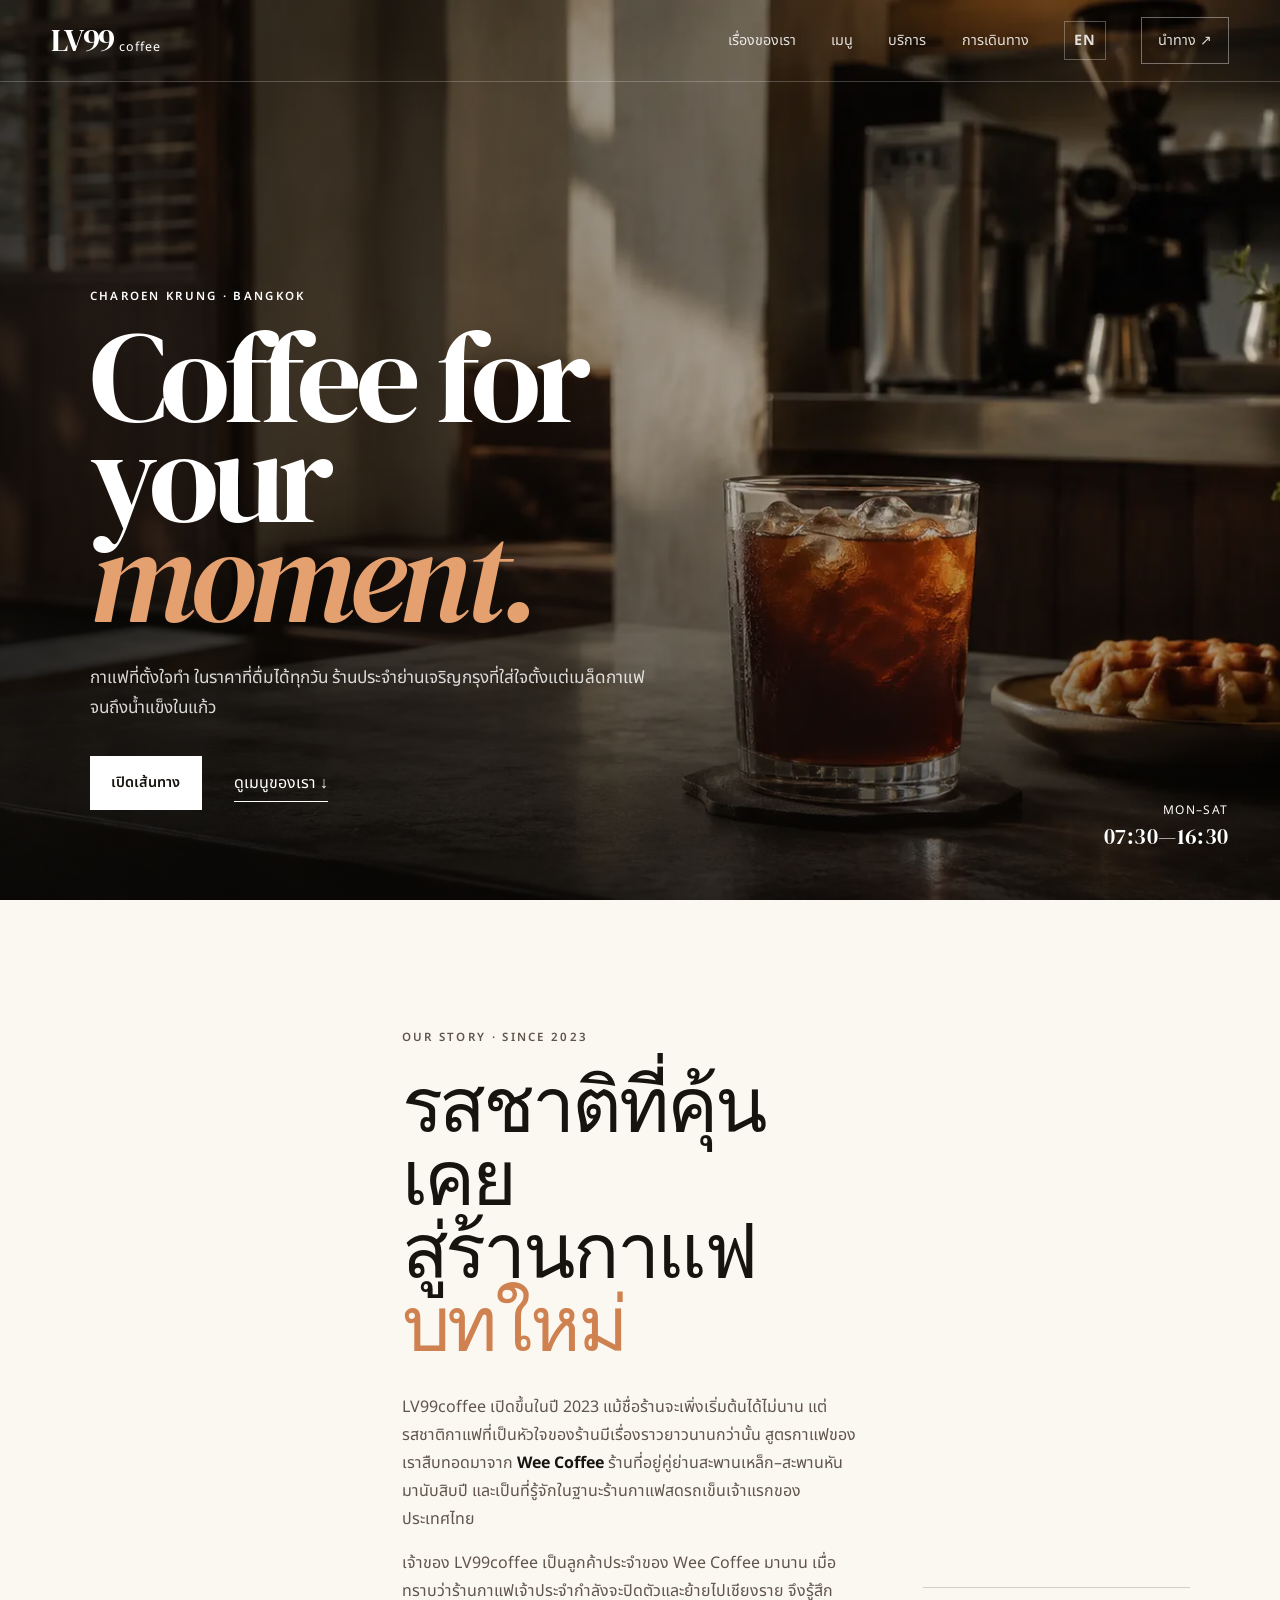
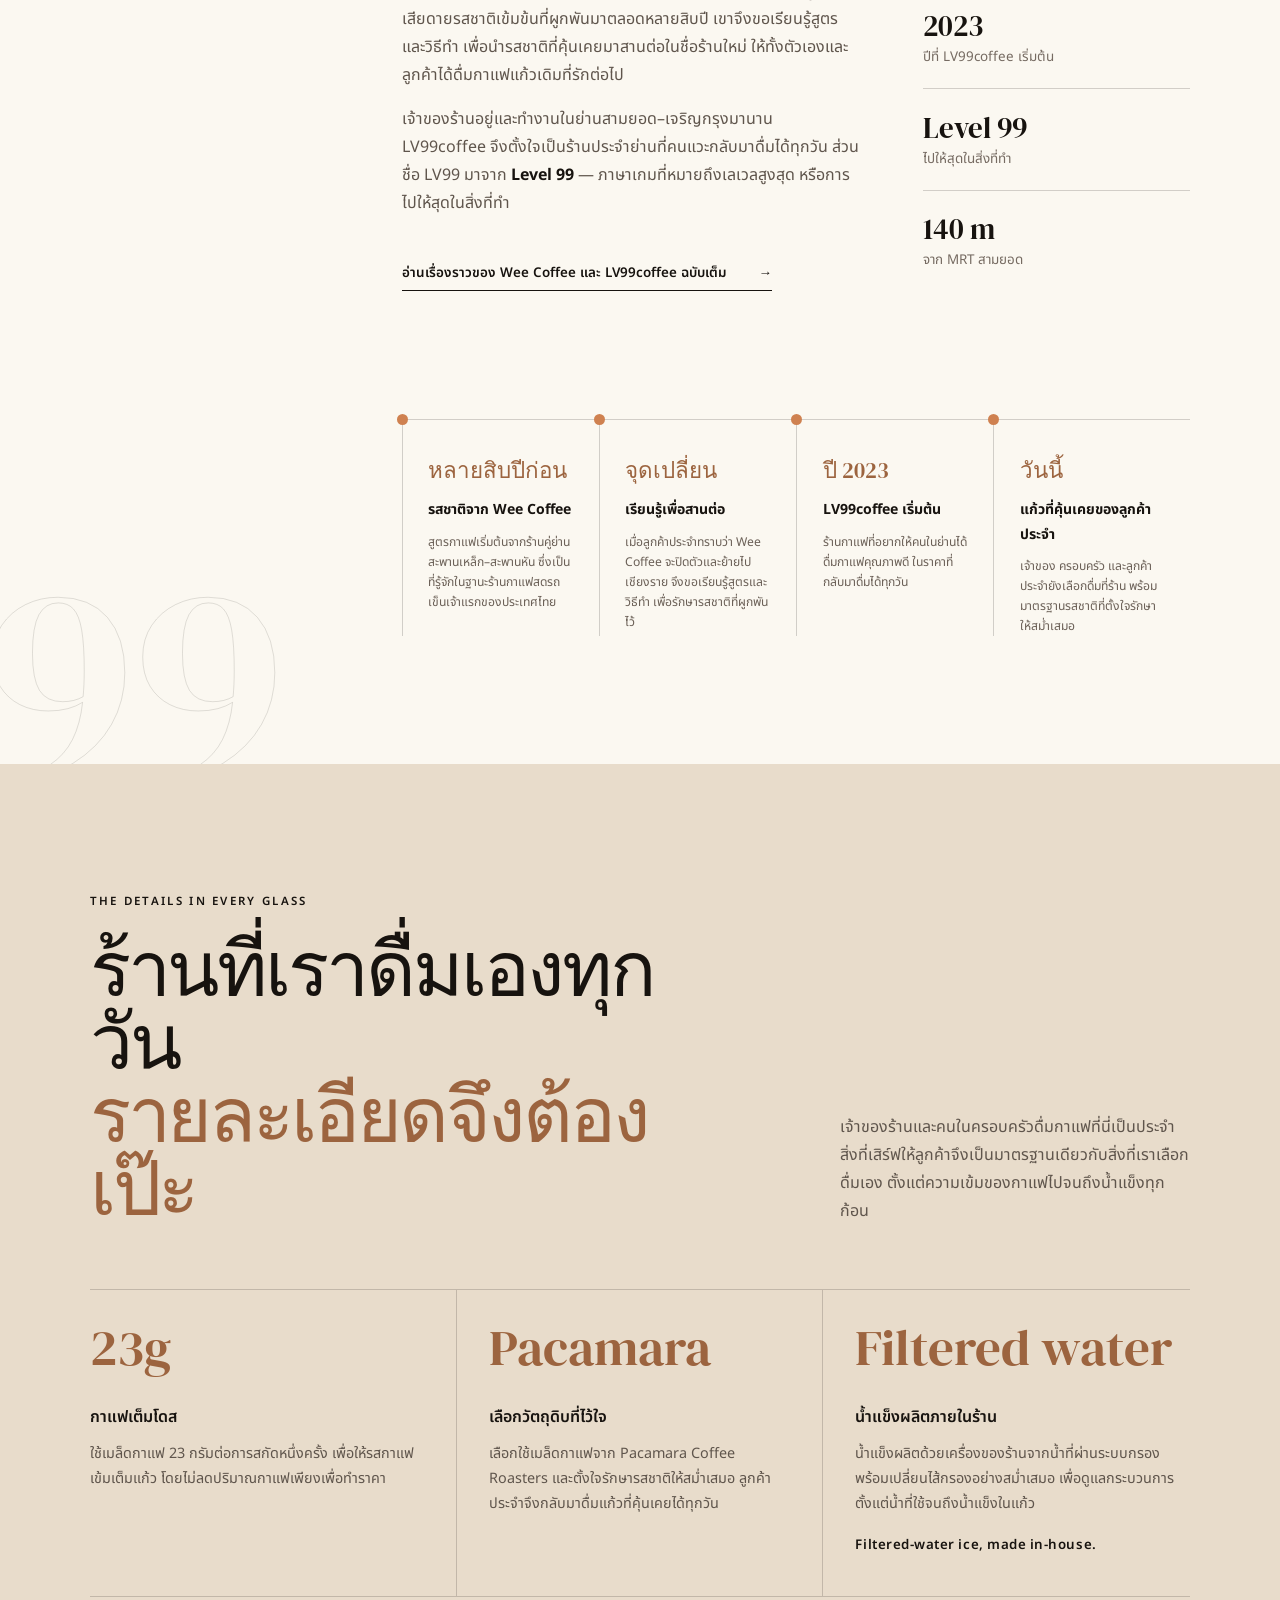
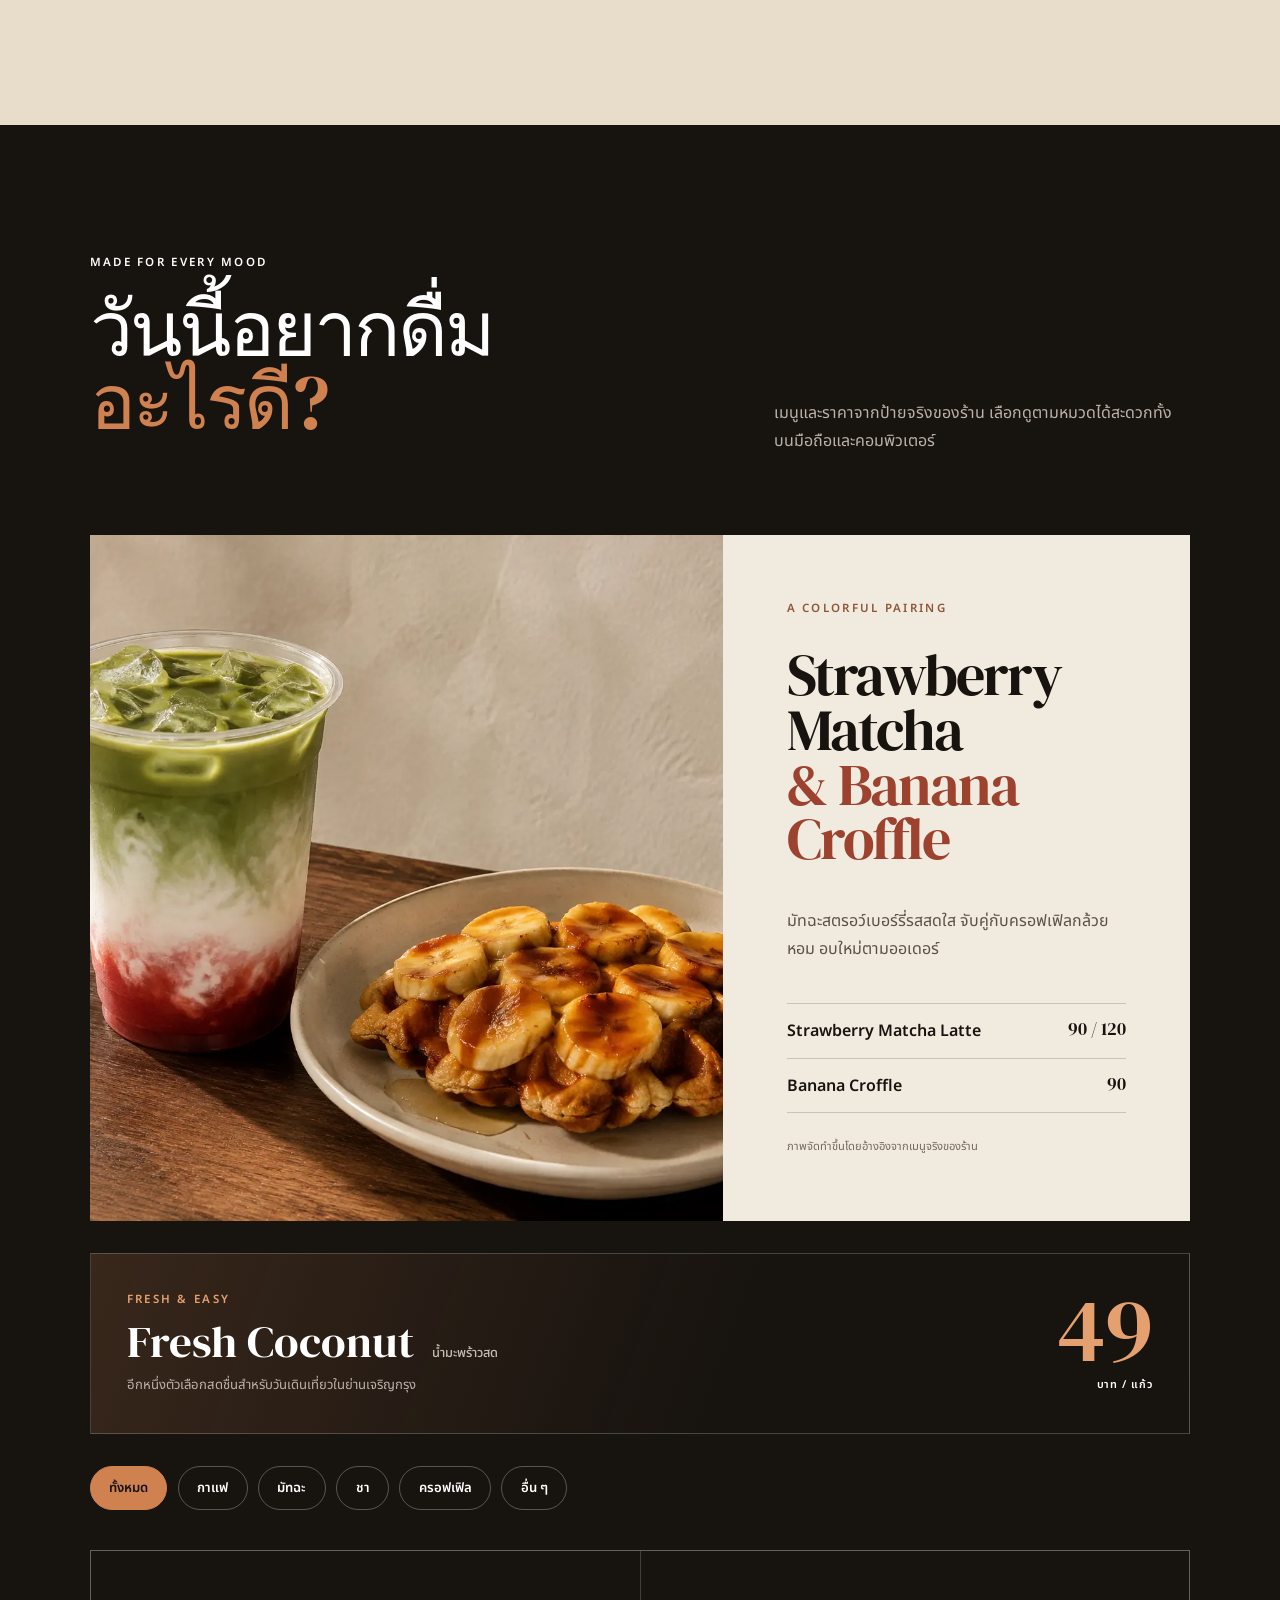
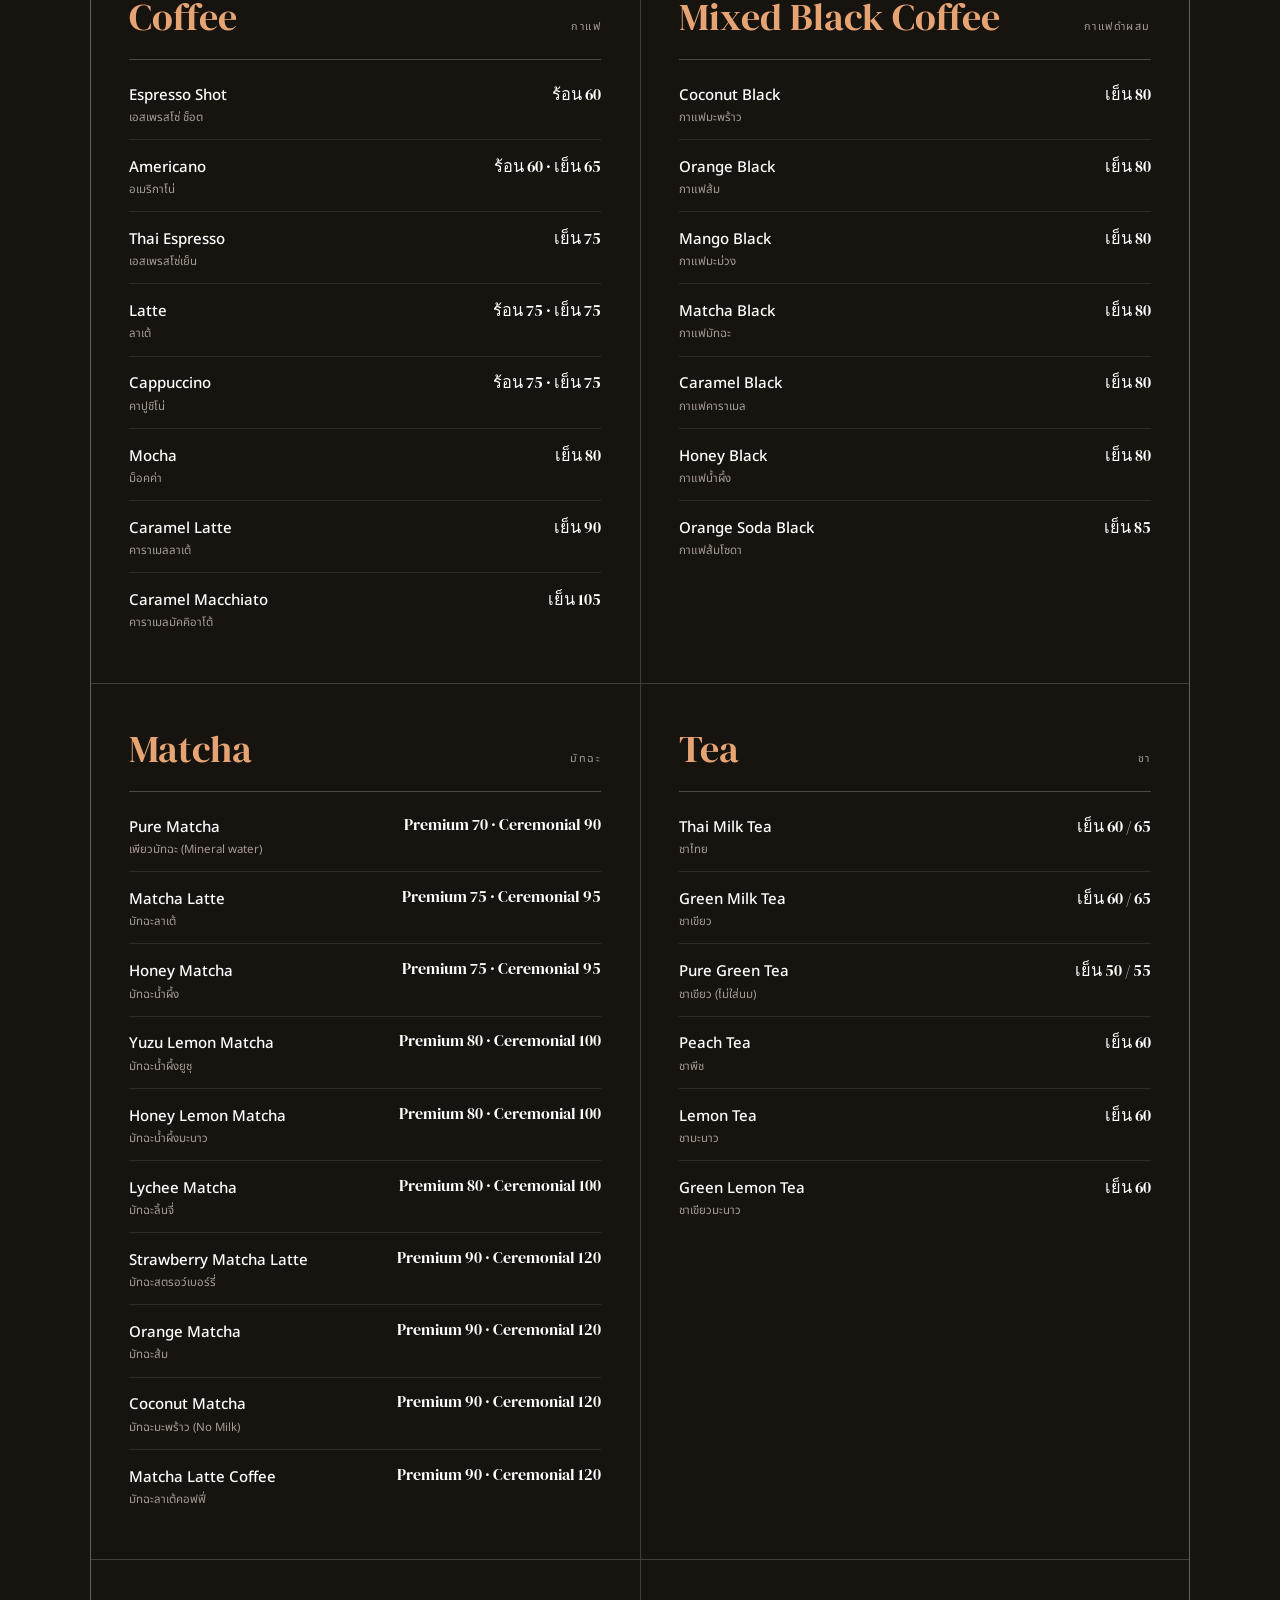
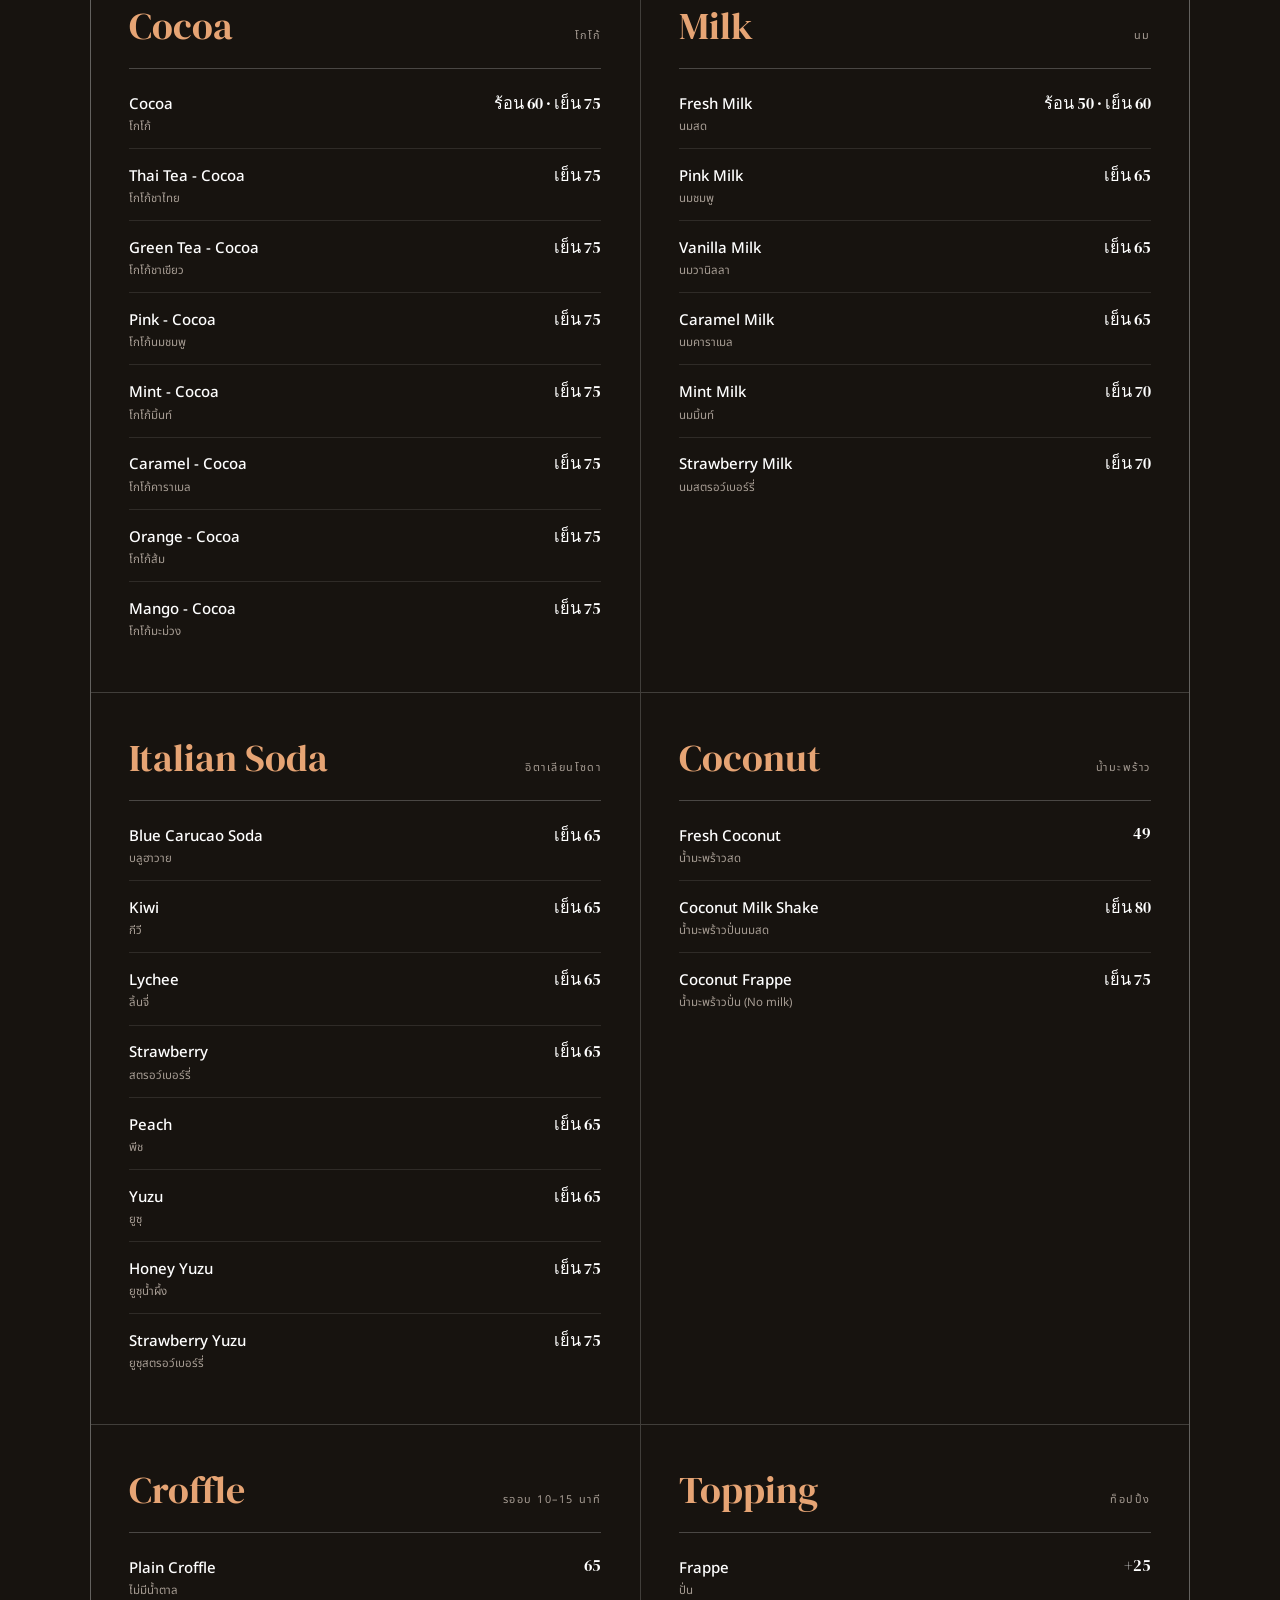
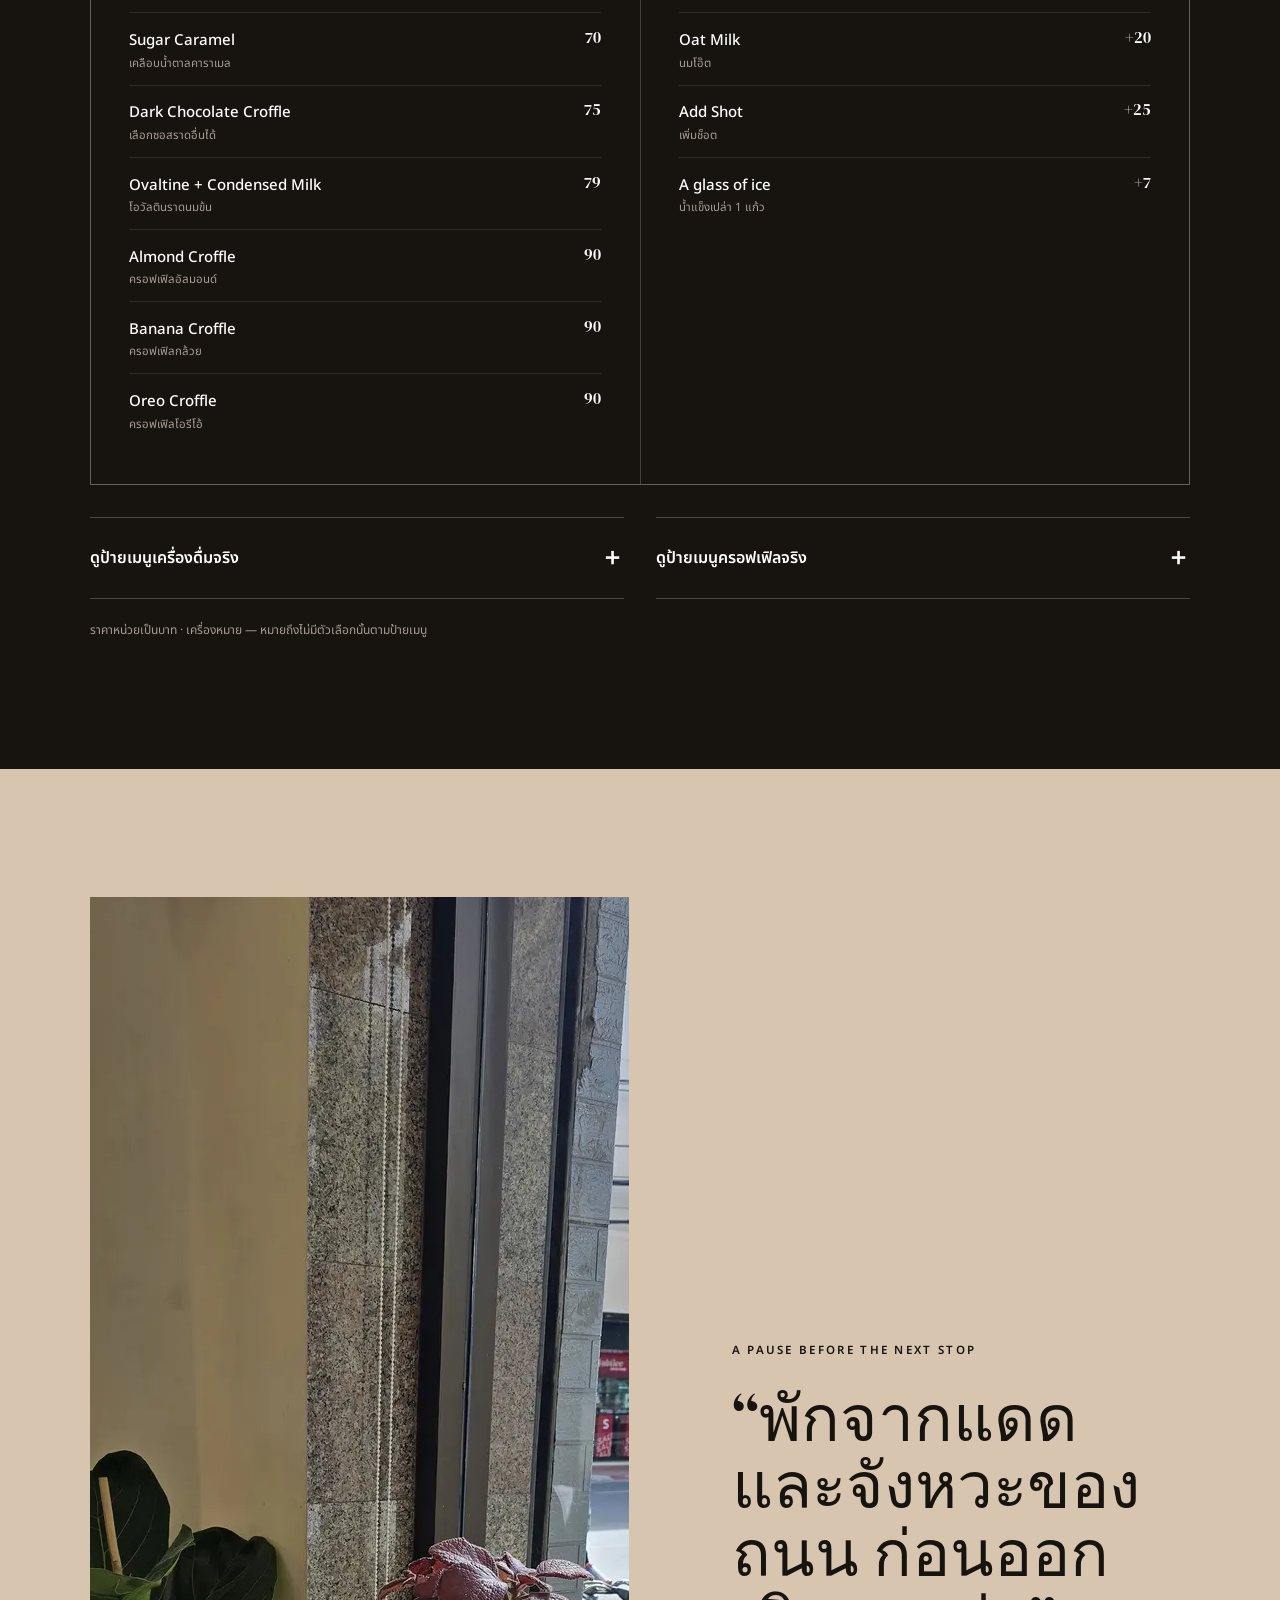
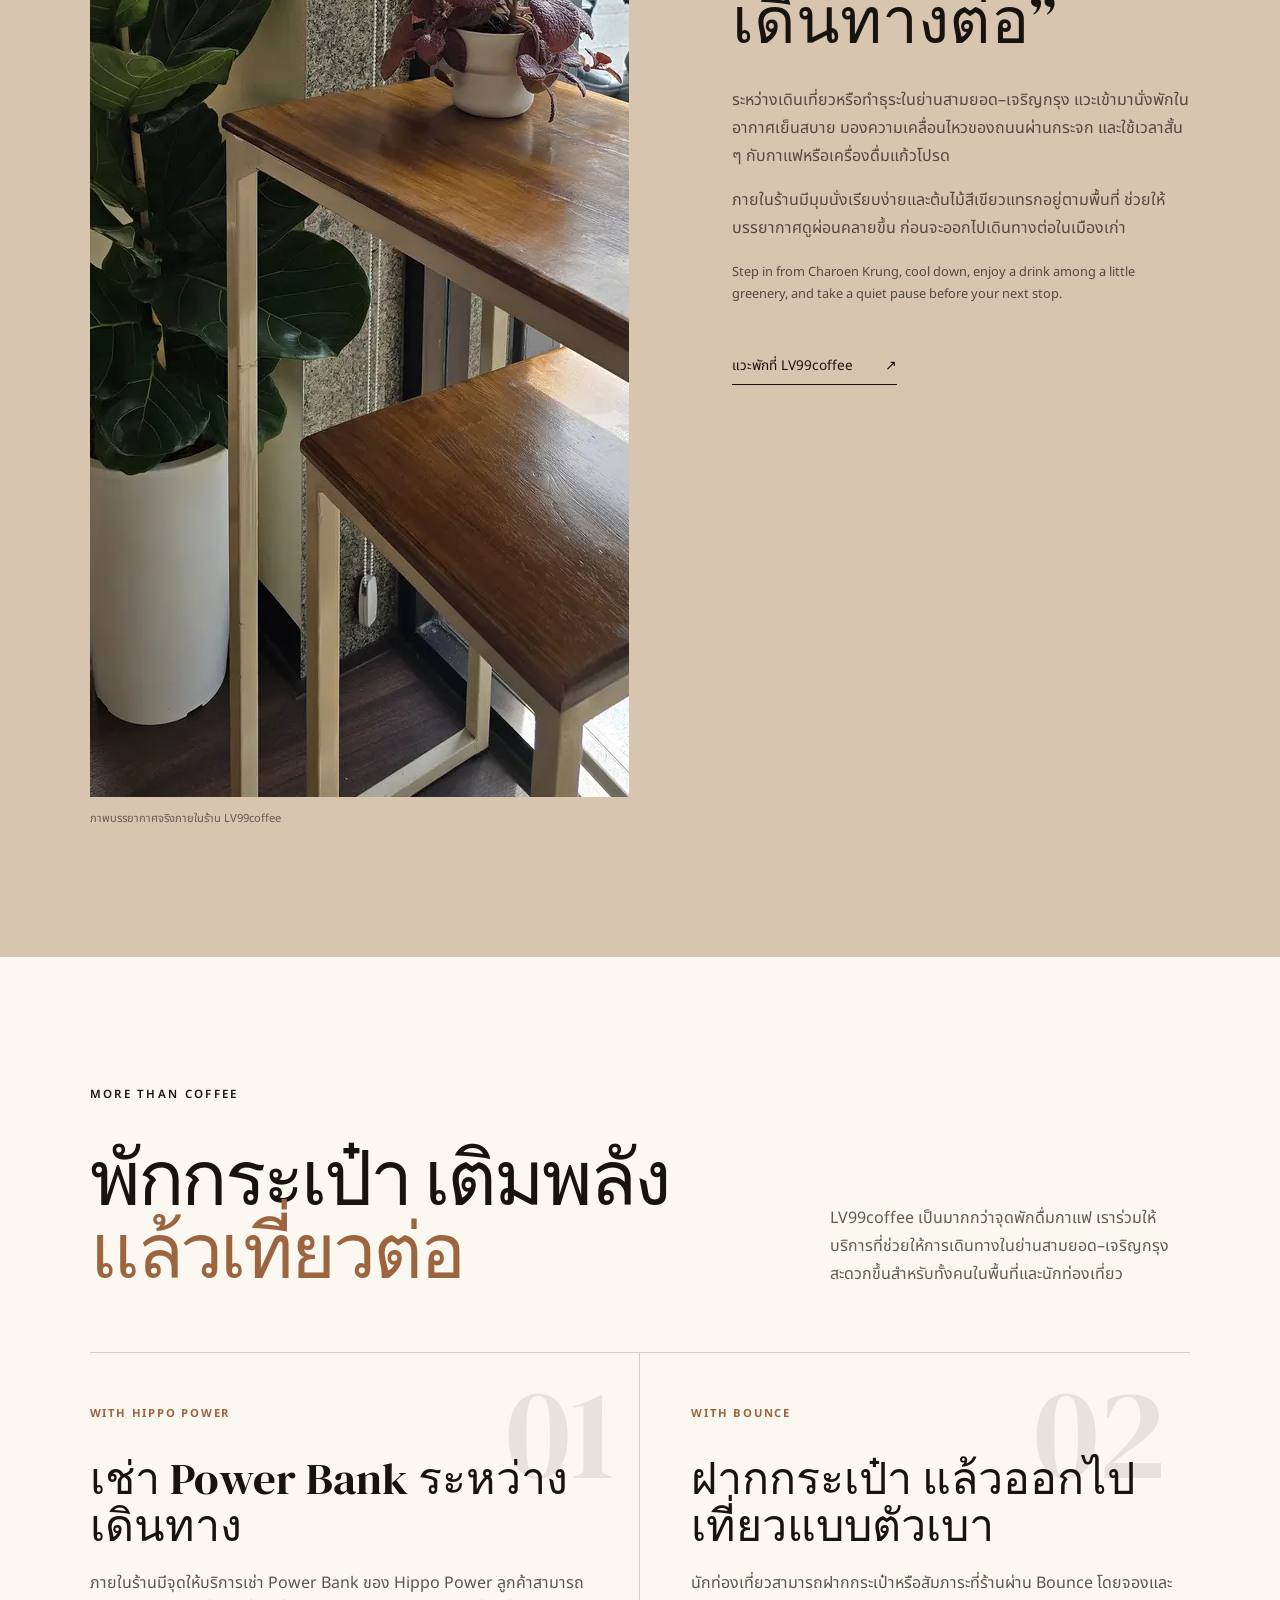
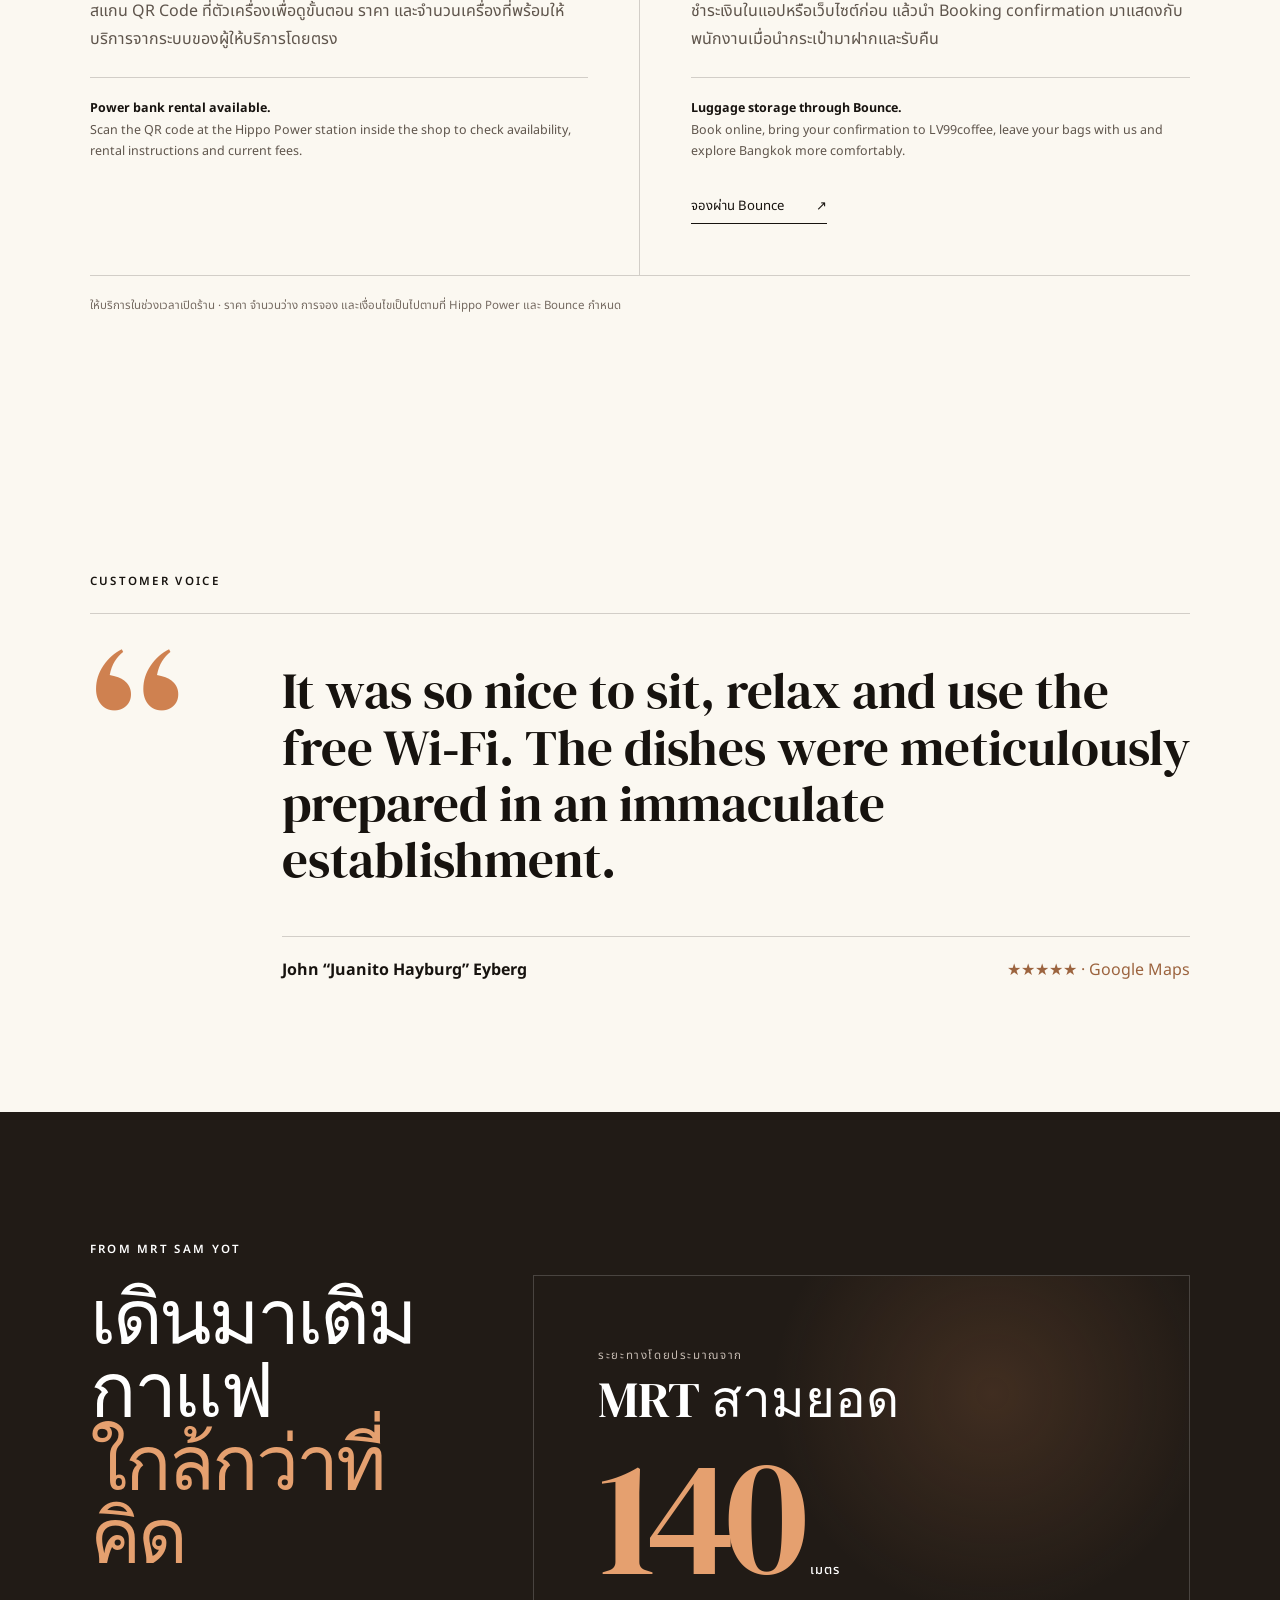
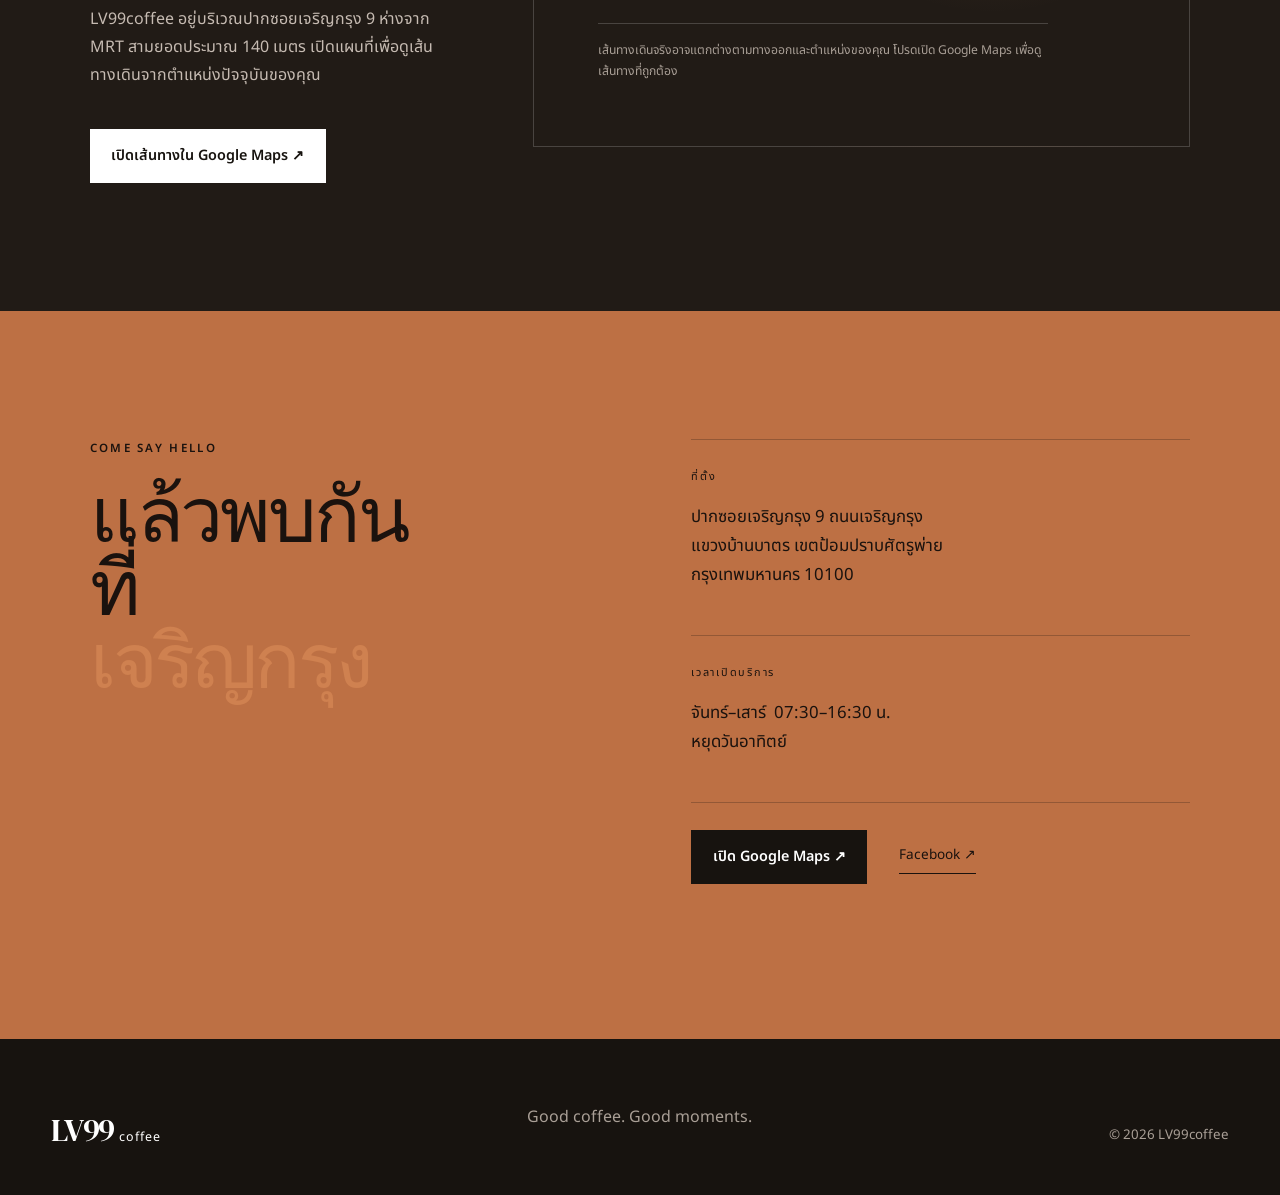
==== commit 6516df67: "Add SEO-focused Our Story article" ====
--- a/index.html
+++ b/index.html
@@ -32,7 +32,7 @@
     </section>
     <section class="intro section" id="story">
       <div class="intro-number" aria-hidden="true">99</div>
-      <div class="intro-copy reveal"><p class="eyebrow">Our story · Since 2023</p><h2>รสชาติที่คุ้นเคย<br>สู่ร้านกาแฟ<span>บทใหม่</span></h2><p>LV99coffee เปิดขึ้นในปี 2023 แม้ชื่อร้านจะเพิ่งเริ่มต้นได้ไม่นาน แต่รสชาติกาแฟที่เป็นหัวใจของร้านมีเรื่องราวยาวนานกว่านั้น สูตรกาแฟของเราสืบทอดมาจาก <strong>Wee Coffee</strong> ร้านที่อยู่คู่ย่านสะพานเหล็ก–สะพานหันมานับสิบปี และเป็นที่รู้จักในฐานะร้านกาแฟสดรถเข็นเจ้าแรกของประเทศไทย</p><p>เจ้าของ LV99coffee เป็นลูกค้าประจำของ Wee Coffee มานาน เมื่อทราบว่าร้านกาแฟเจ้าประจำกำลังจะปิดตัวและย้ายไปเชียงราย จึงรู้สึกเสียดายรสชาติเข้มข้นที่ผูกพันมาตลอดหลายสิบปี เขาจึงขอเรียนรู้สูตรและวิธีทำ เพื่อนำรสชาติที่คุ้นเคยมาสานต่อในชื่อร้านใหม่ ให้ทั้งตัวเองและลูกค้าได้ดื่มกาแฟแก้วเดิมที่รักต่อไป</p><p>เจ้าของร้านอยู่และทำงานในย่านสามยอด–เจริญกรุงมานาน LV99coffee จึงตั้งใจเป็นร้านประจำย่านที่คนแวะกลับมาดื่มได้ทุกวัน ส่วนชื่อ LV99 มาจาก <strong>Level 99</strong> — ภาษาเกมที่หมายถึงเลเวลสูงสุด หรือการไปให้สุดในสิ่งที่ทำ</p></div>
+      <div class="intro-copy reveal"><p class="eyebrow">Our story · Since 2023</p><h2>รสชาติที่คุ้นเคย<br>สู่ร้านกาแฟ<span>บทใหม่</span></h2><p>LV99coffee เปิดขึ้นในปี 2023 แม้ชื่อร้านจะเพิ่งเริ่มต้นได้ไม่นาน แต่รสชาติกาแฟที่เป็นหัวใจของร้านมีเรื่องราวยาวนานกว่านั้น สูตรกาแฟของเราสืบทอดมาจาก <strong>Wee Coffee</strong> ร้านที่อยู่คู่ย่านสะพานเหล็ก–สะพานหันมานับสิบปี และเป็นที่รู้จักในฐานะร้านกาแฟสดรถเข็นเจ้าแรกของประเทศไทย</p><p>เจ้าของ LV99coffee เป็นลูกค้าประจำของ Wee Coffee มานาน เมื่อทราบว่าร้านกาแฟเจ้าประจำกำลังจะปิดตัวและย้ายไปเชียงราย จึงรู้สึกเสียดายรสชาติเข้มข้นที่ผูกพันมาตลอดหลายสิบปี เขาจึงขอเรียนรู้สูตรและวิธีทำ เพื่อนำรสชาติที่คุ้นเคยมาสานต่อในชื่อร้านใหม่ ให้ทั้งตัวเองและลูกค้าได้ดื่มกาแฟแก้วเดิมที่รักต่อไป</p><p>เจ้าของร้านอยู่และทำงานในย่านสามยอด–เจริญกรุงมานาน LV99coffee จึงตั้งใจเป็นร้านประจำย่านที่คนแวะกลับมาดื่มได้ทุกวัน ส่วนชื่อ LV99 มาจาก <strong>Level 99</strong> — ภาษาเกมที่หมายถึงเลเวลสูงสุด หรือการไปให้สุดในสิ่งที่ทำ</p><a class="arrow-link story-full-link" href="our-story/">อ่านเรื่องราวของ Wee Coffee และ LV99coffee ฉบับเต็ม <span>→</span></a></div>
       <dl class="facts reveal"><div><dt>2023</dt><dd>ปีที่ LV99coffee เริ่มต้น</dd></div><div><dt>Level 99</dt><dd>ไปให้สุดในสิ่งที่ทำ</dd></div><div><dt>140 m</dt><dd>จาก MRT สามยอด</dd></div></dl>
       <ol class="story-timeline reveal" aria-label="เส้นทางเรื่องราวของ LV99coffee">
         <li><span class="timeline-time">หลายสิบปีก่อน</span><strong>รสชาติจาก Wee Coffee</strong><span>สูตรกาแฟเริ่มต้นจากร้านคู่ย่านสะพานเหล็ก–สะพานหัน ซึ่งเป็นที่รู้จักในฐานะร้านกาแฟสดรถเข็นเจ้าแรกของประเทศไทย</span></li>
--- a/css/story.css
+++ b/css/story.css
@@ -9,6 +9,14 @@
 
 .intro-copy strong {
   color: var(--ink);
+}
+
+.story-full-link {
+  display: inline-flex;
+  gap: 2rem;
+  margin-top: 1.5rem;
+  font-size: .84rem;
+  font-weight: 600;
 }
 
 .standards {
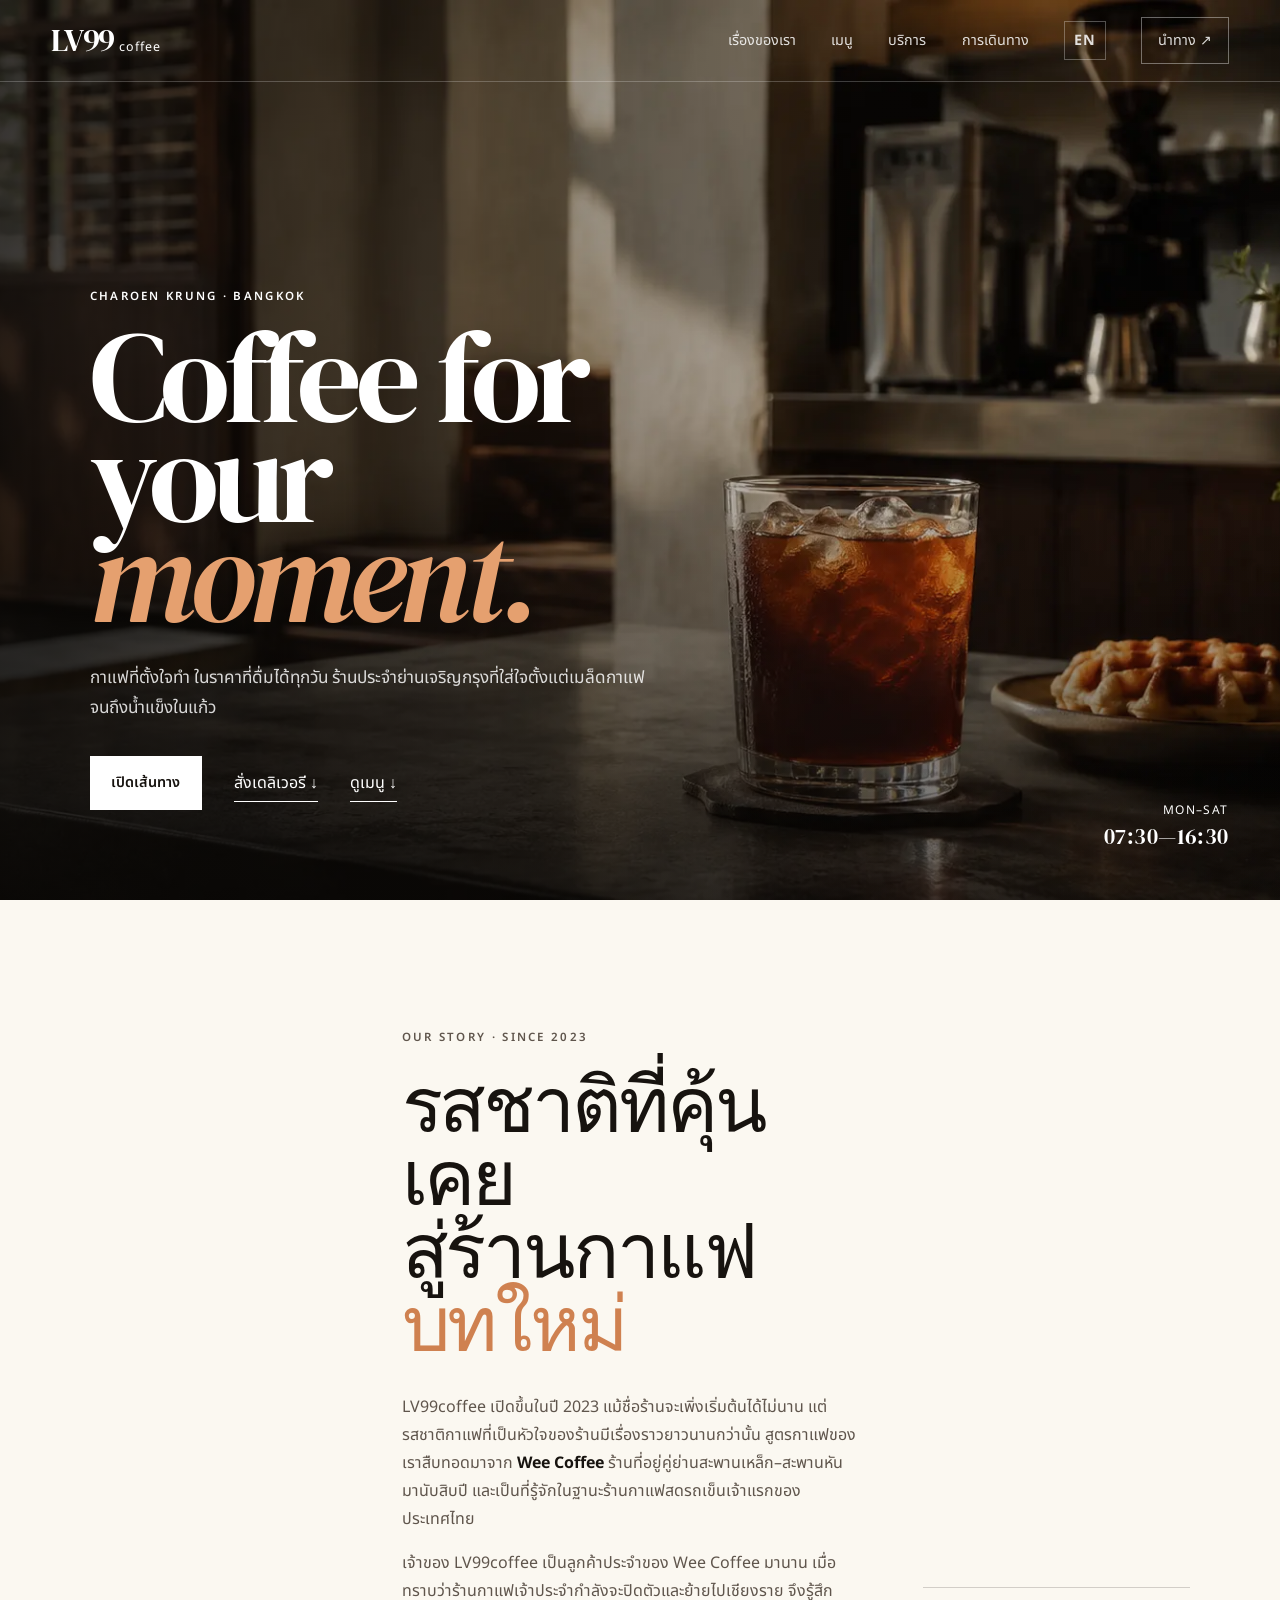
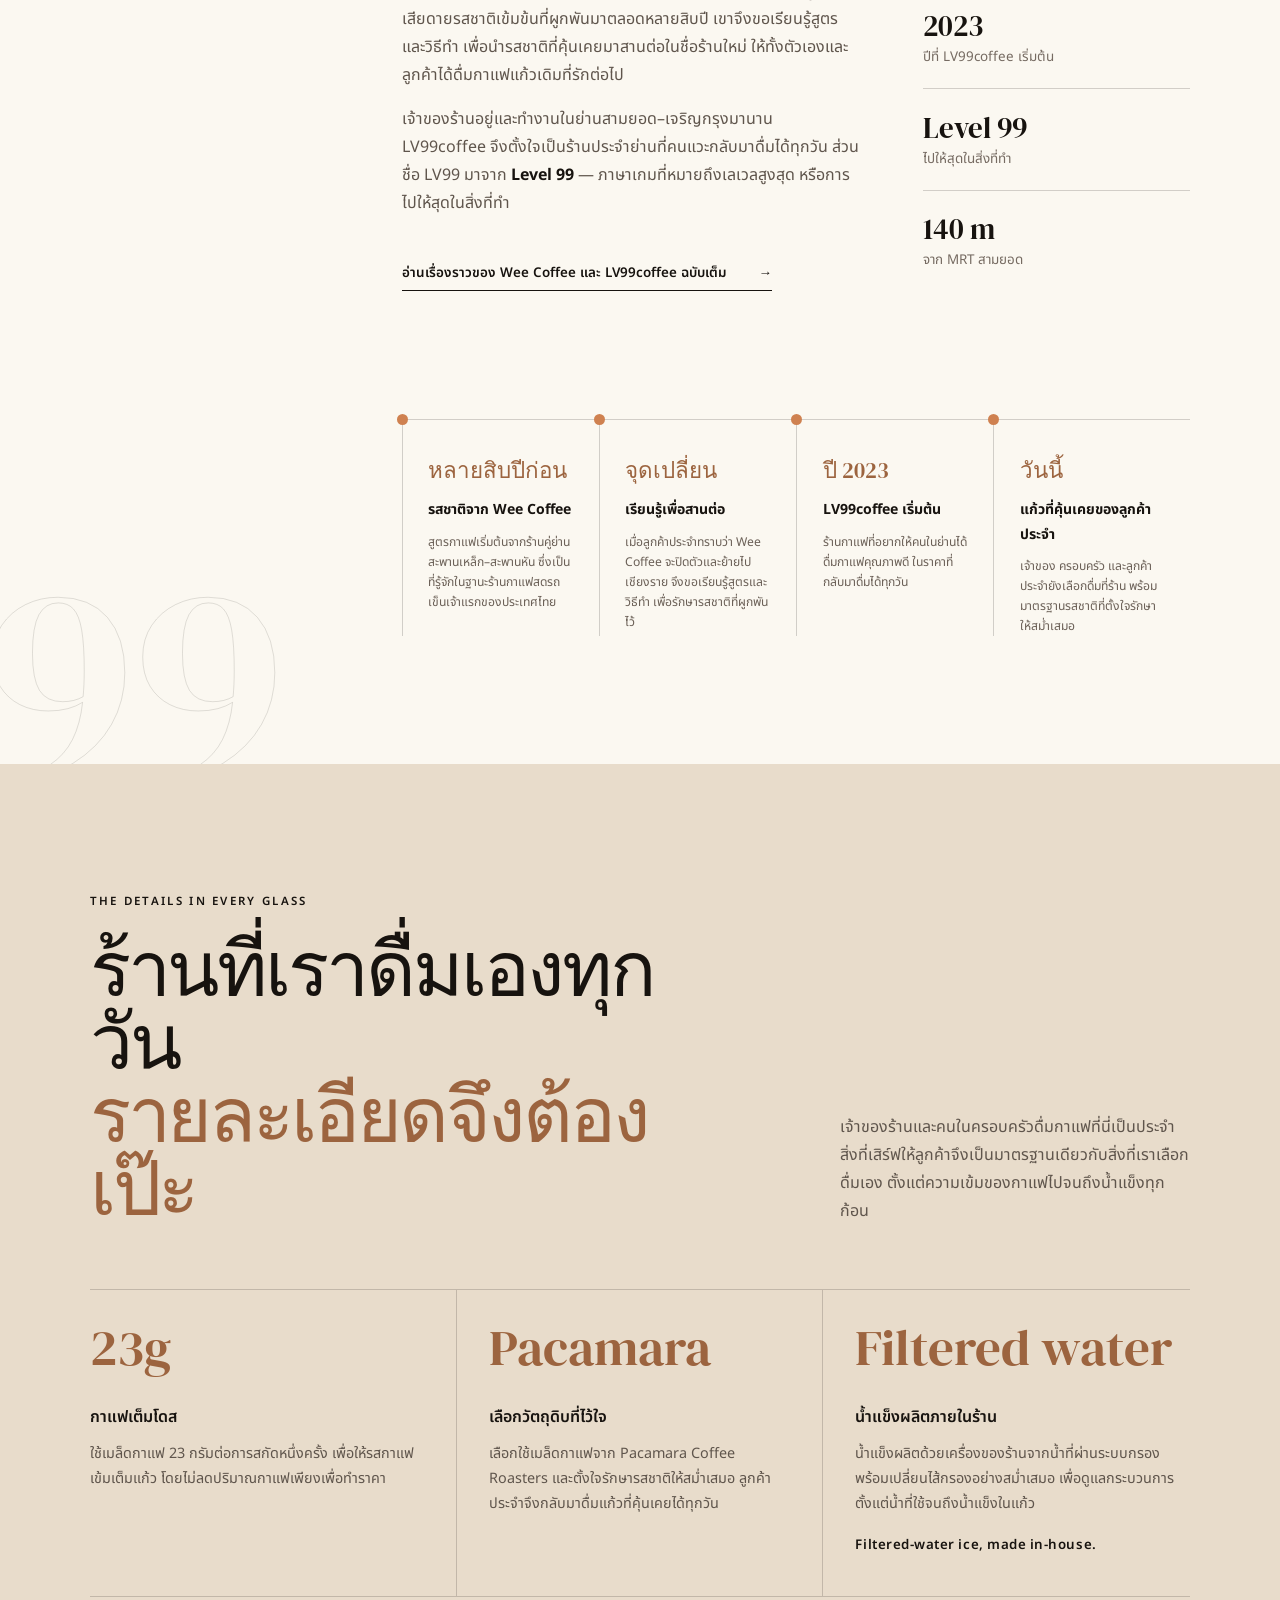
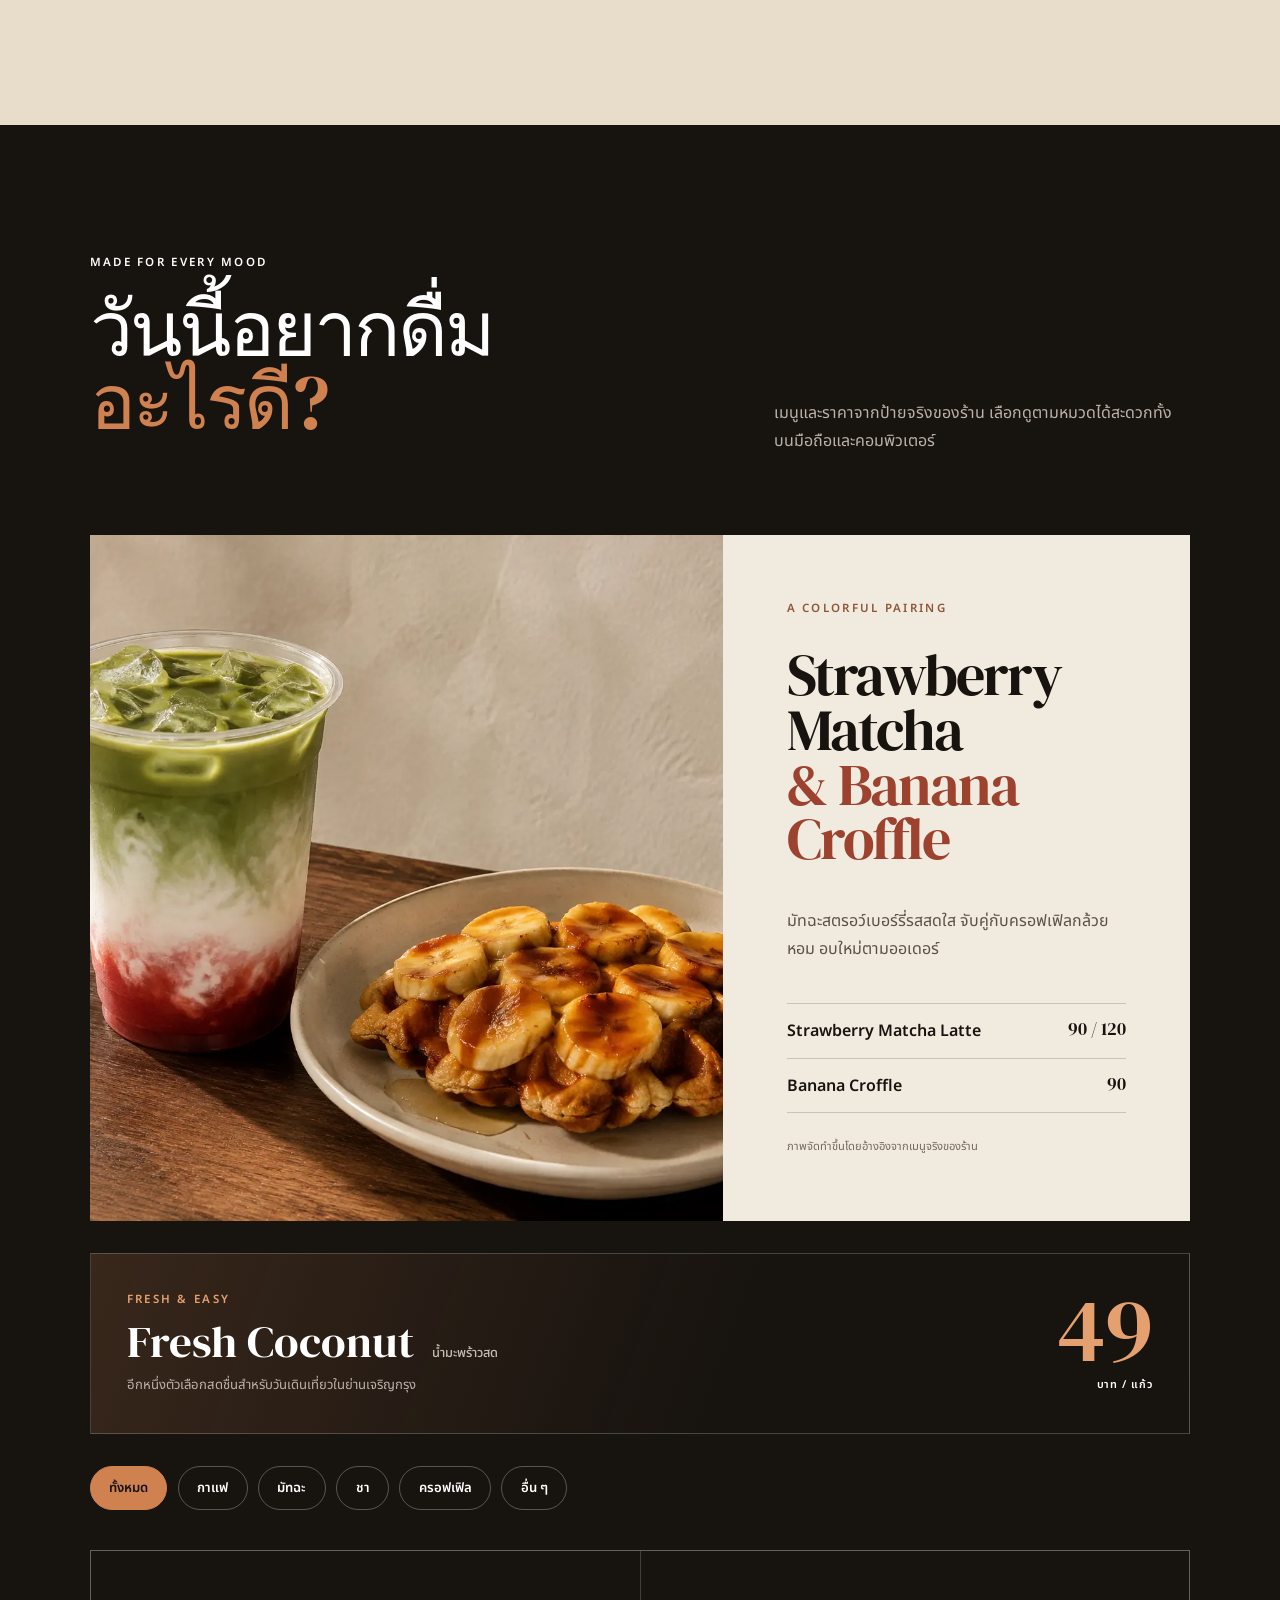
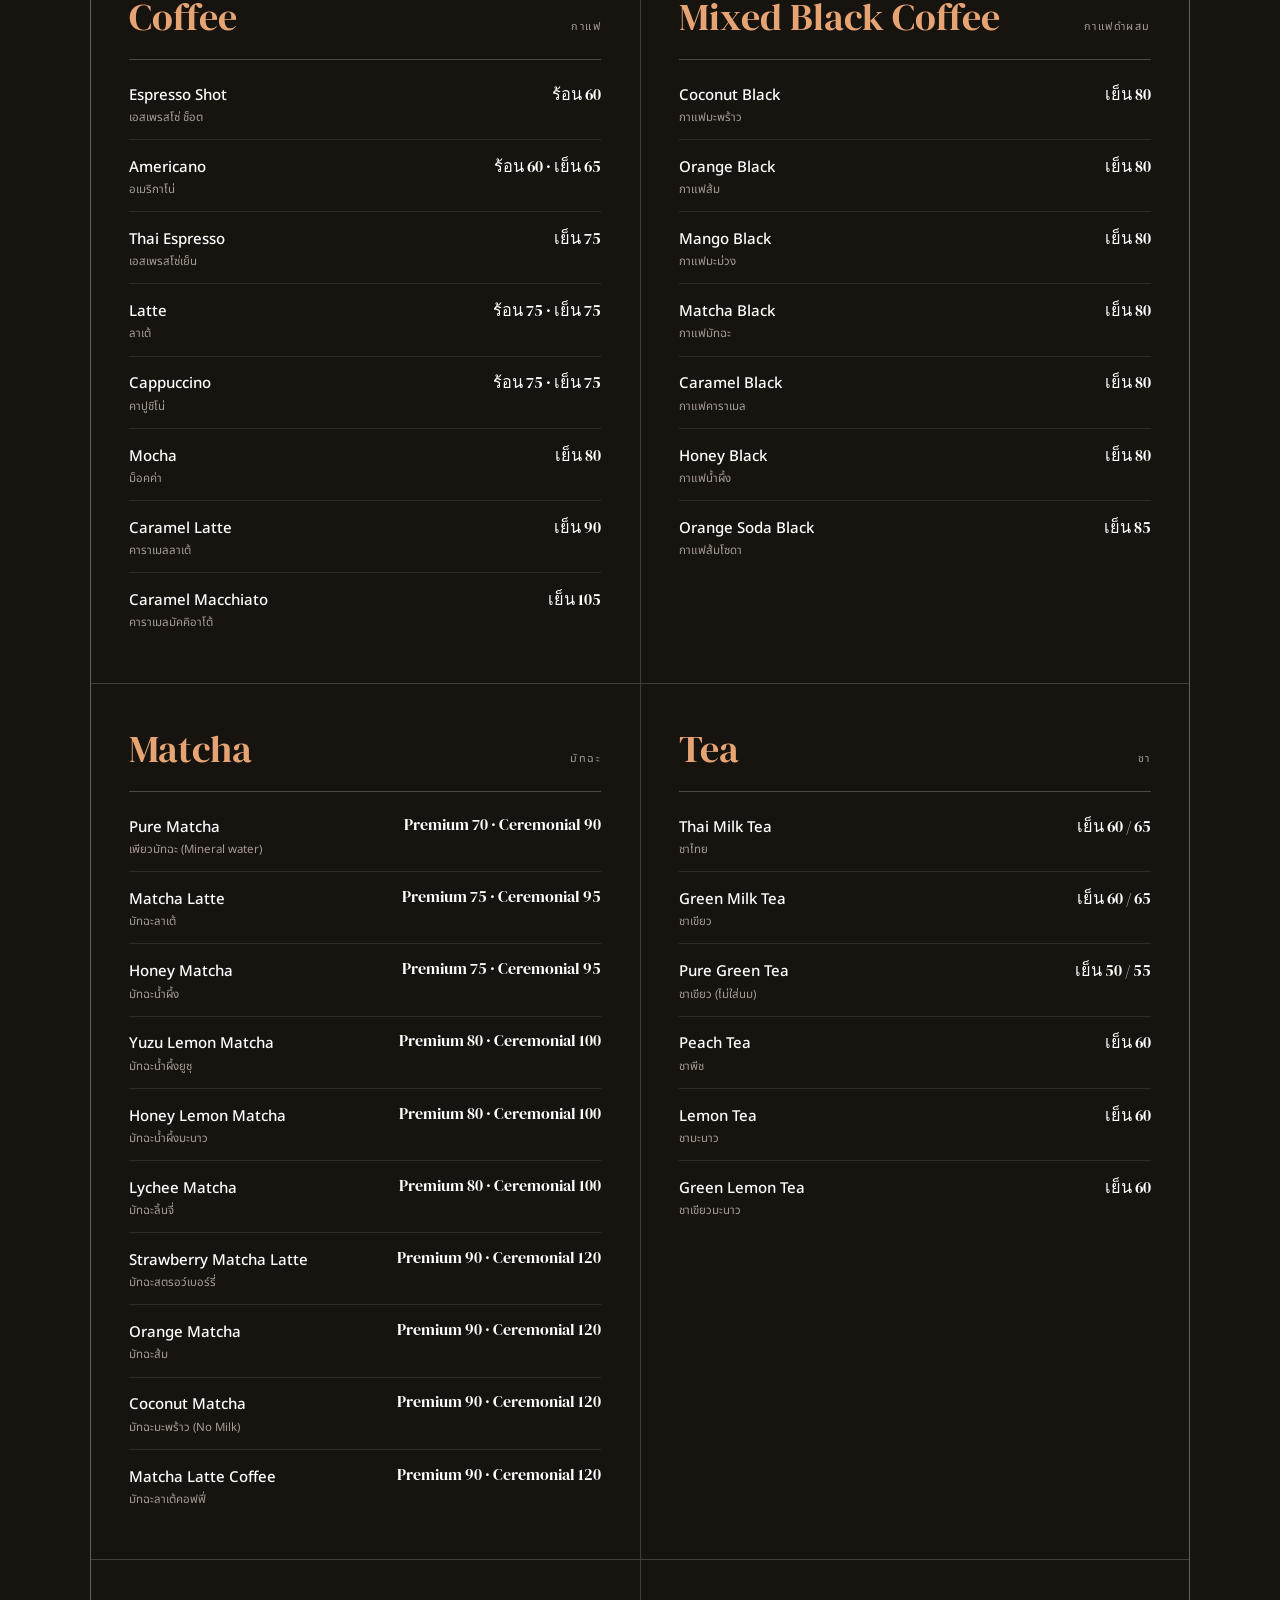
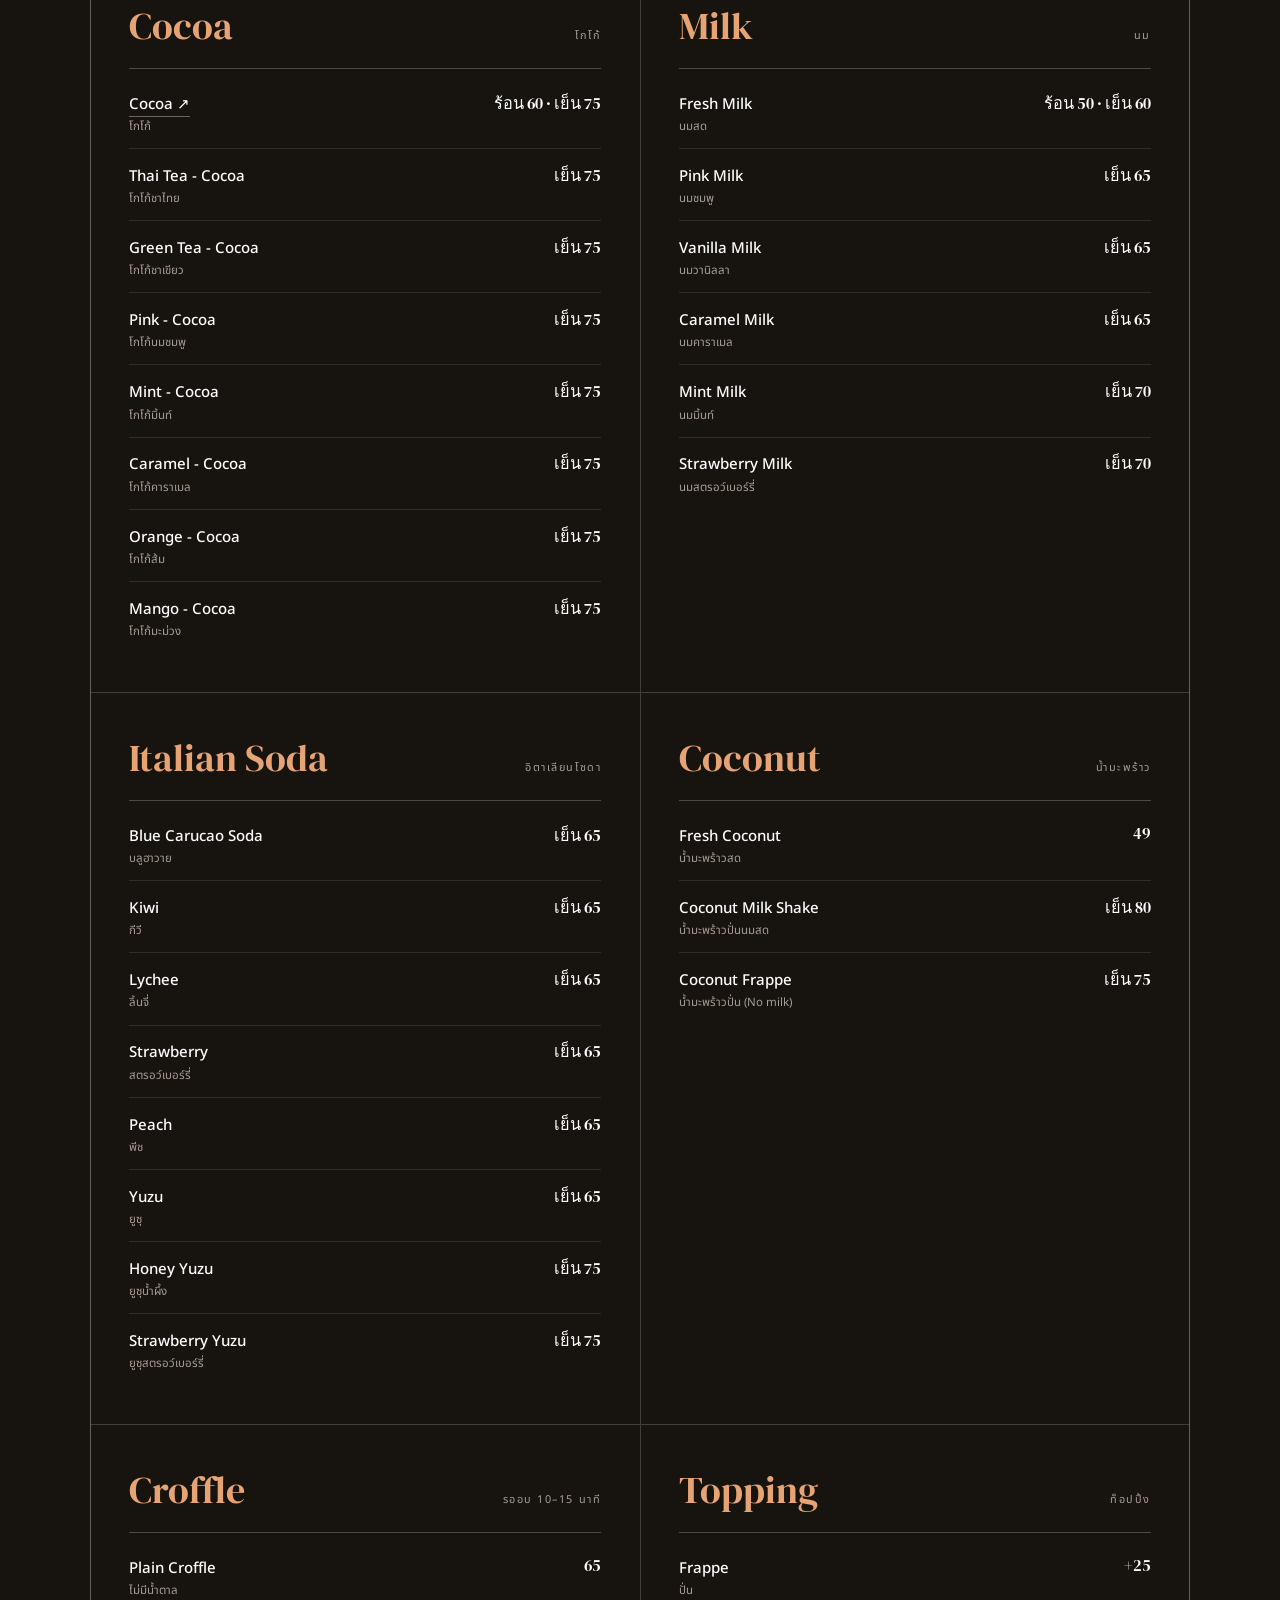
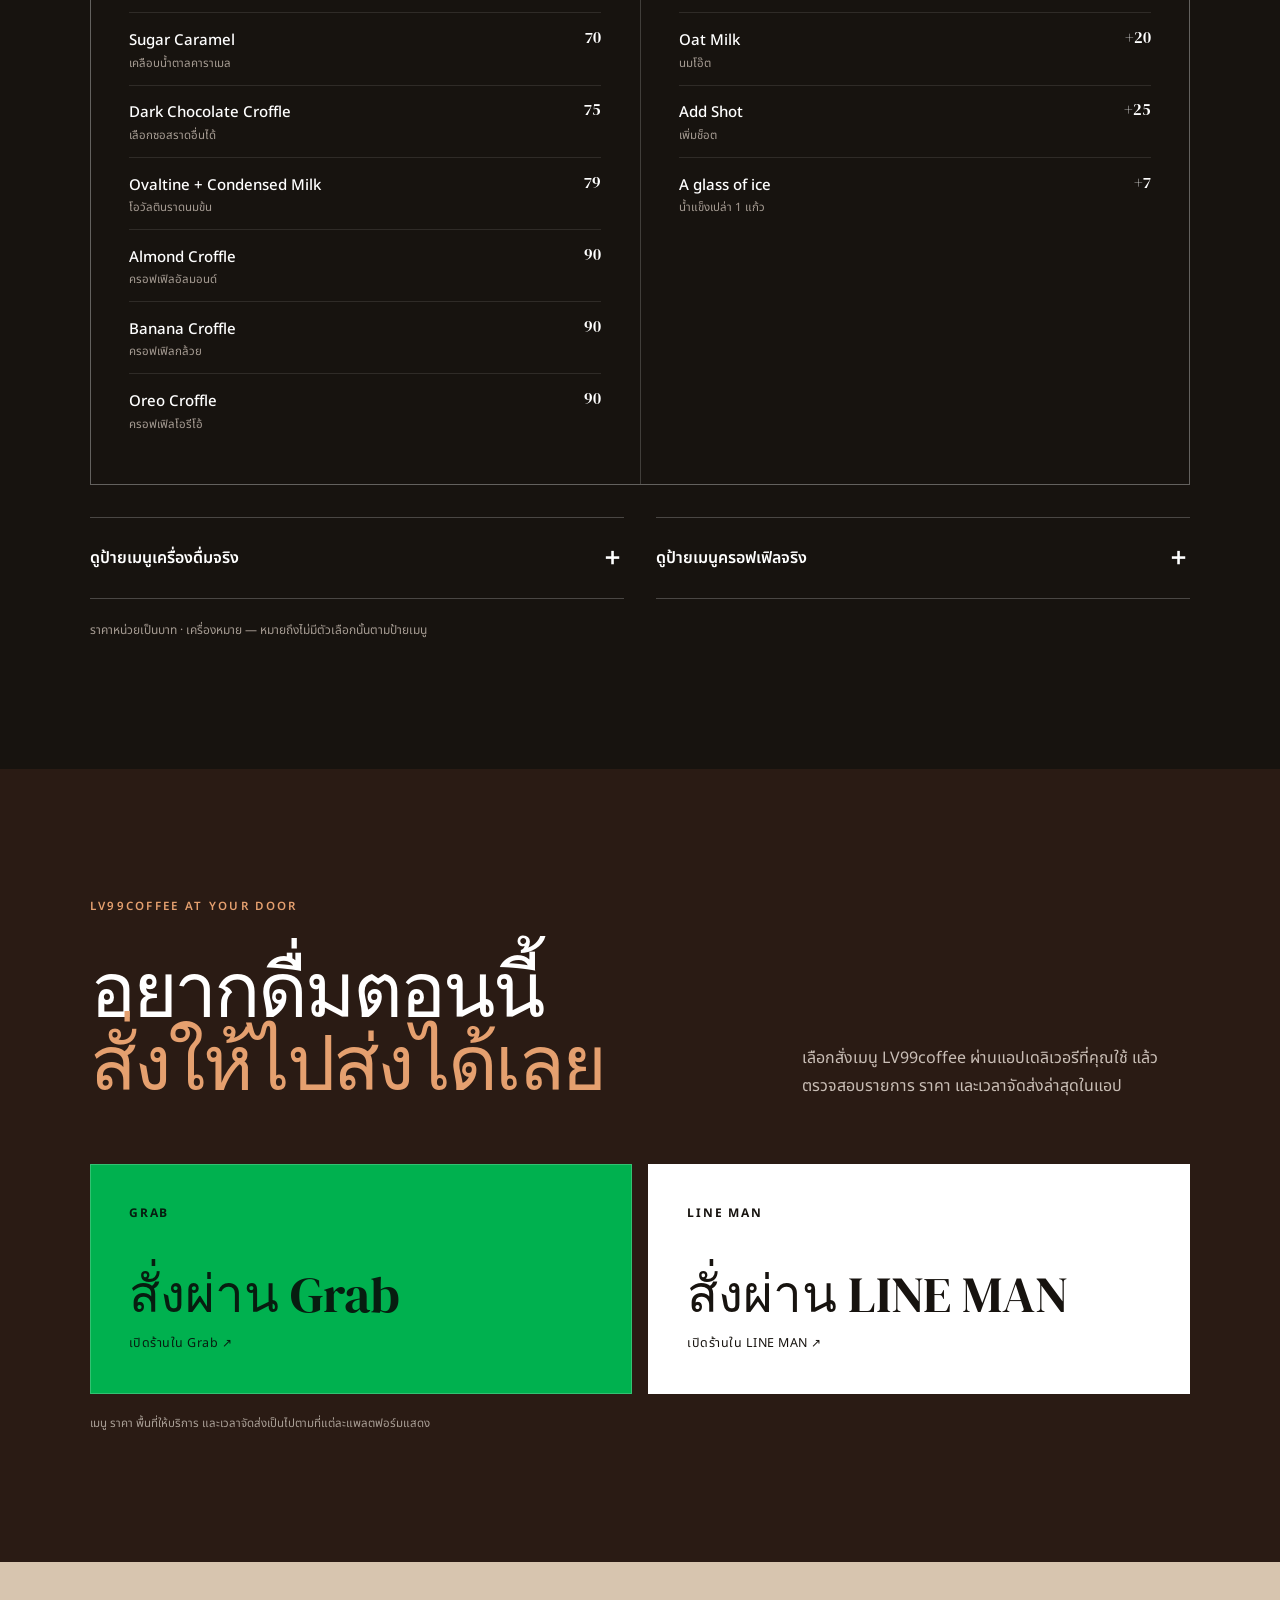
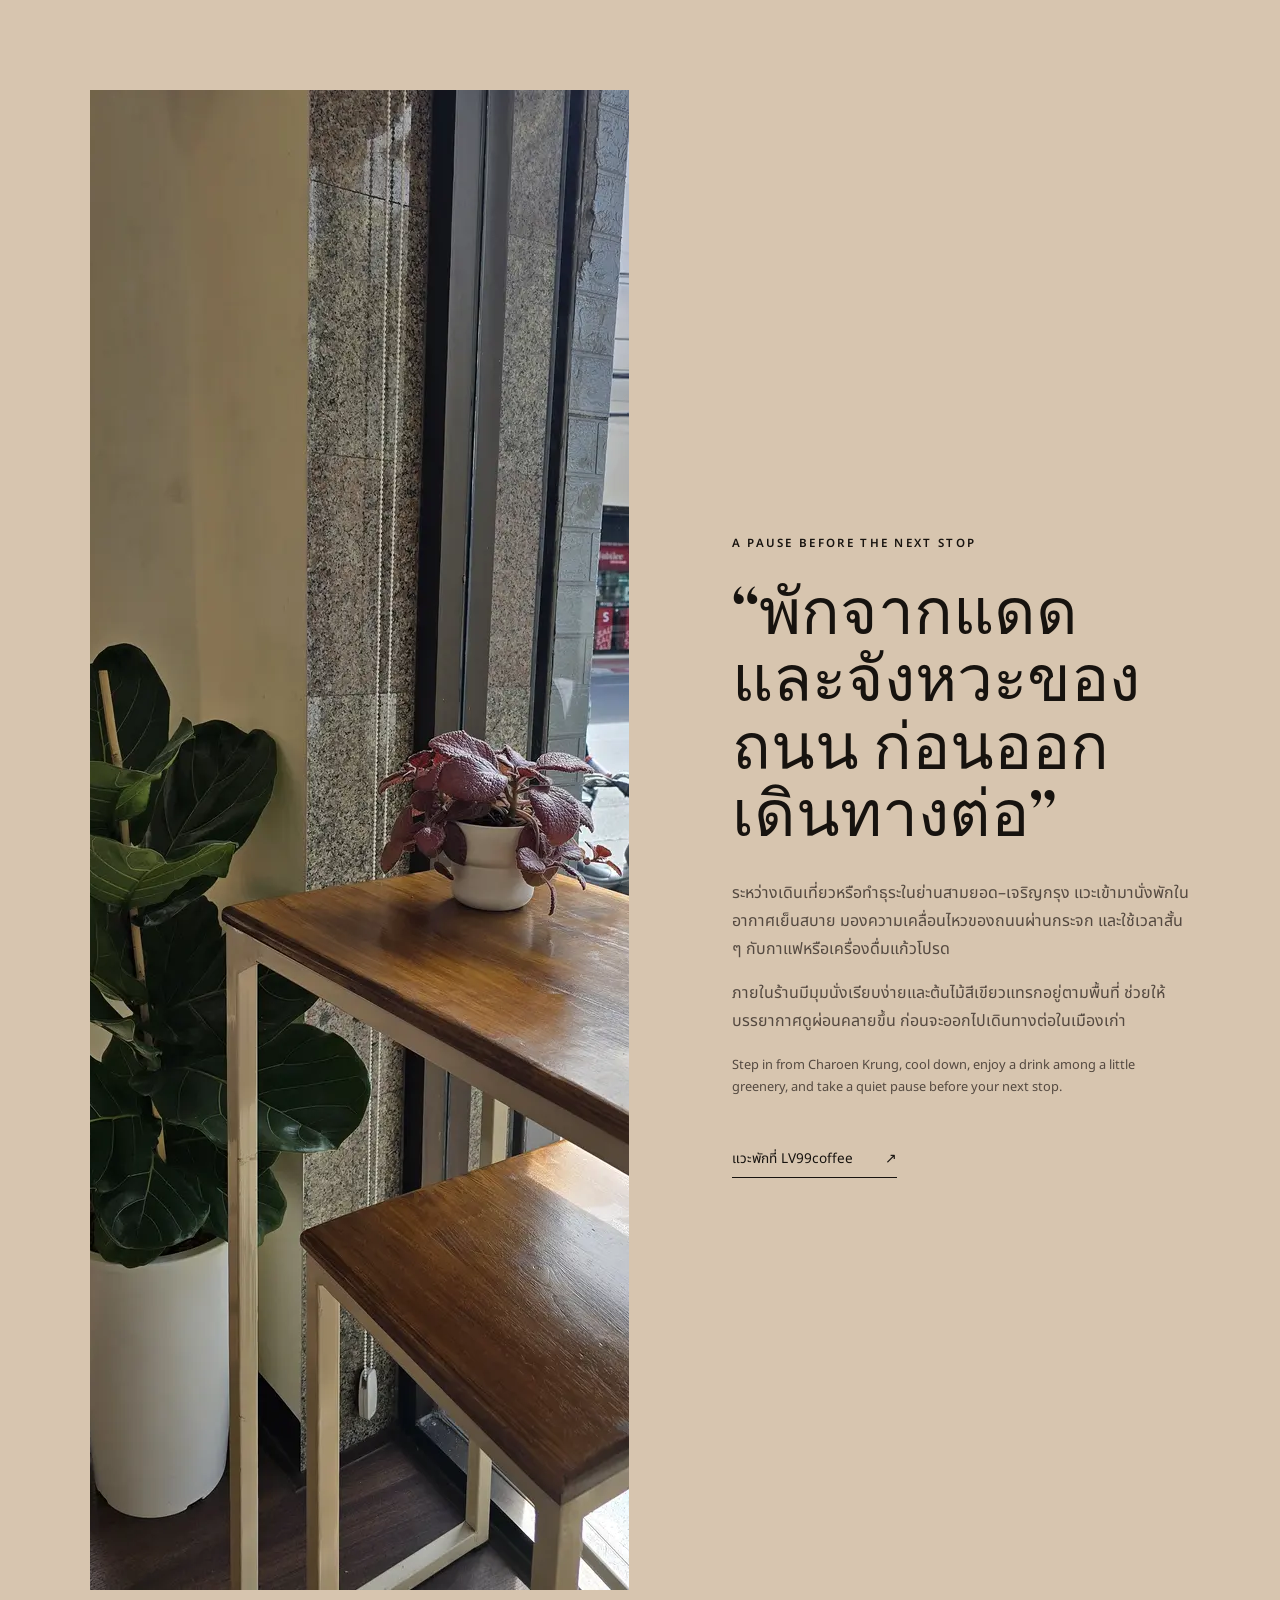
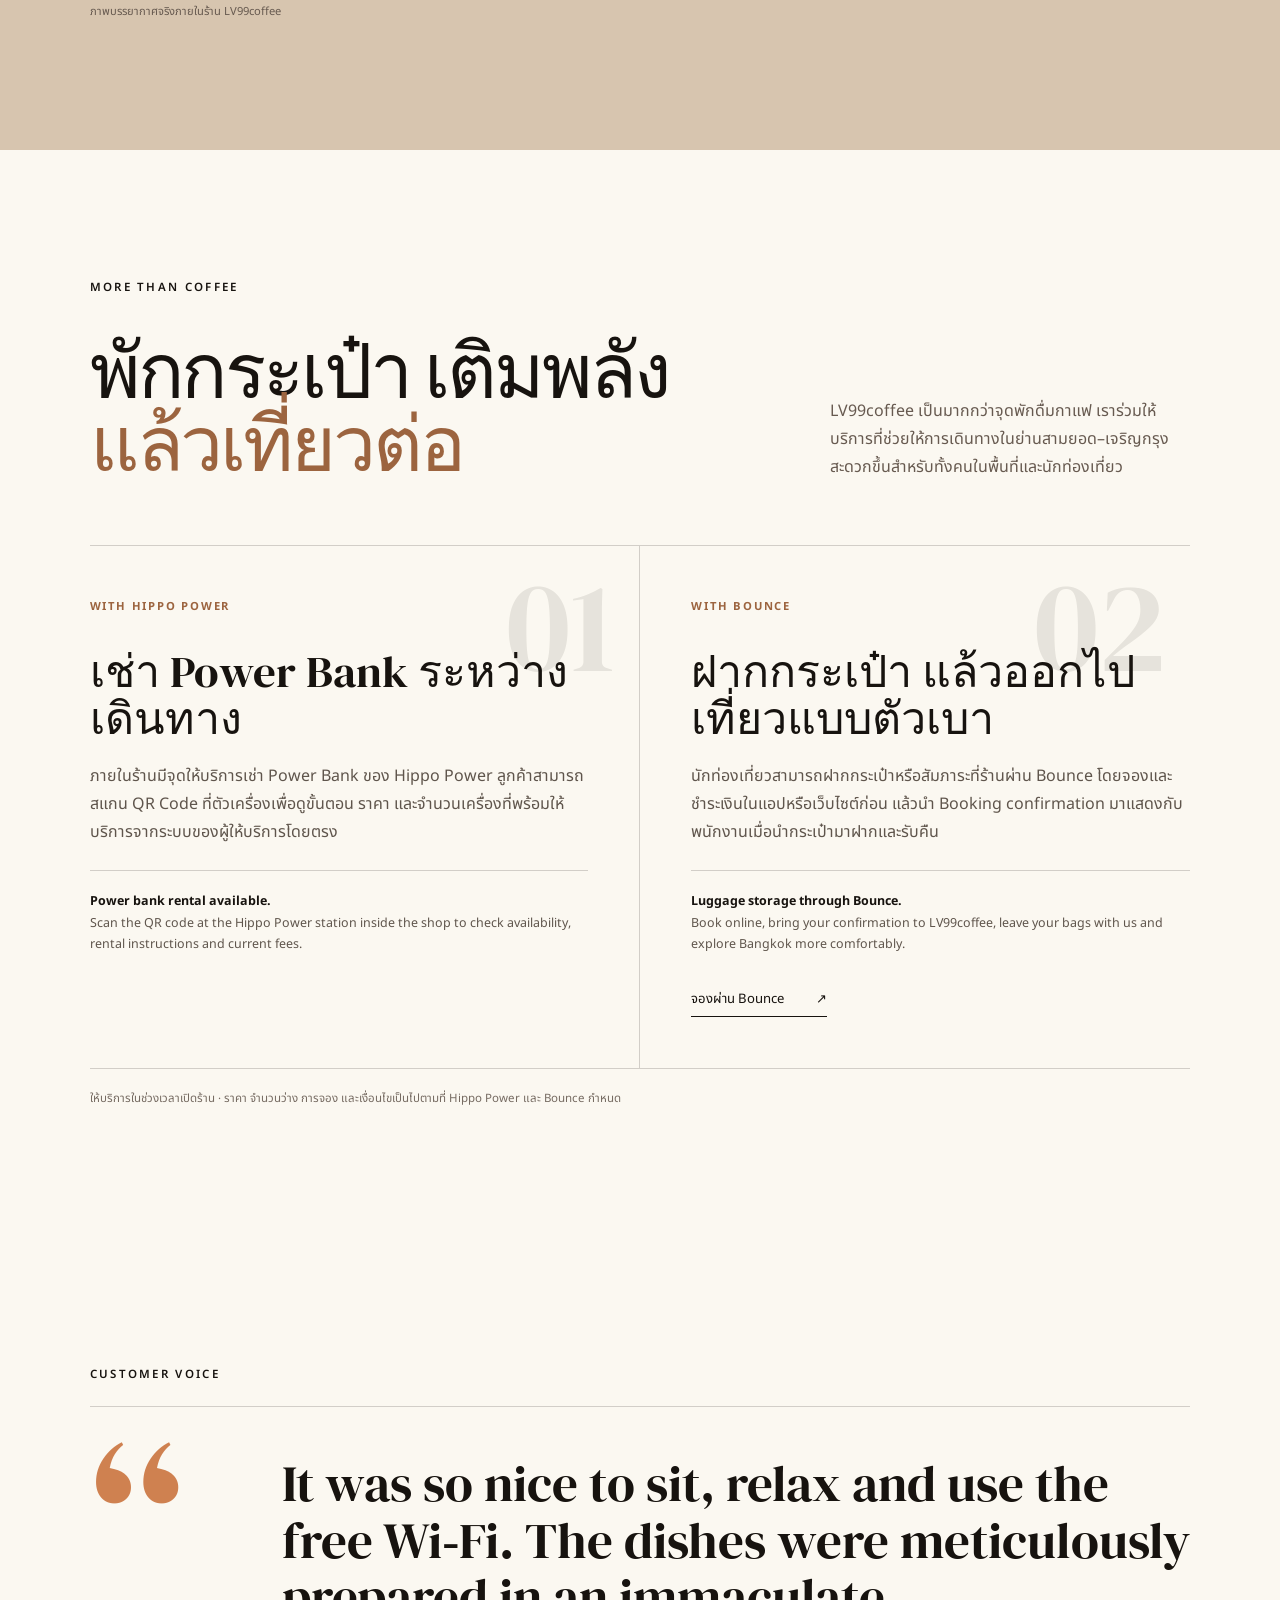
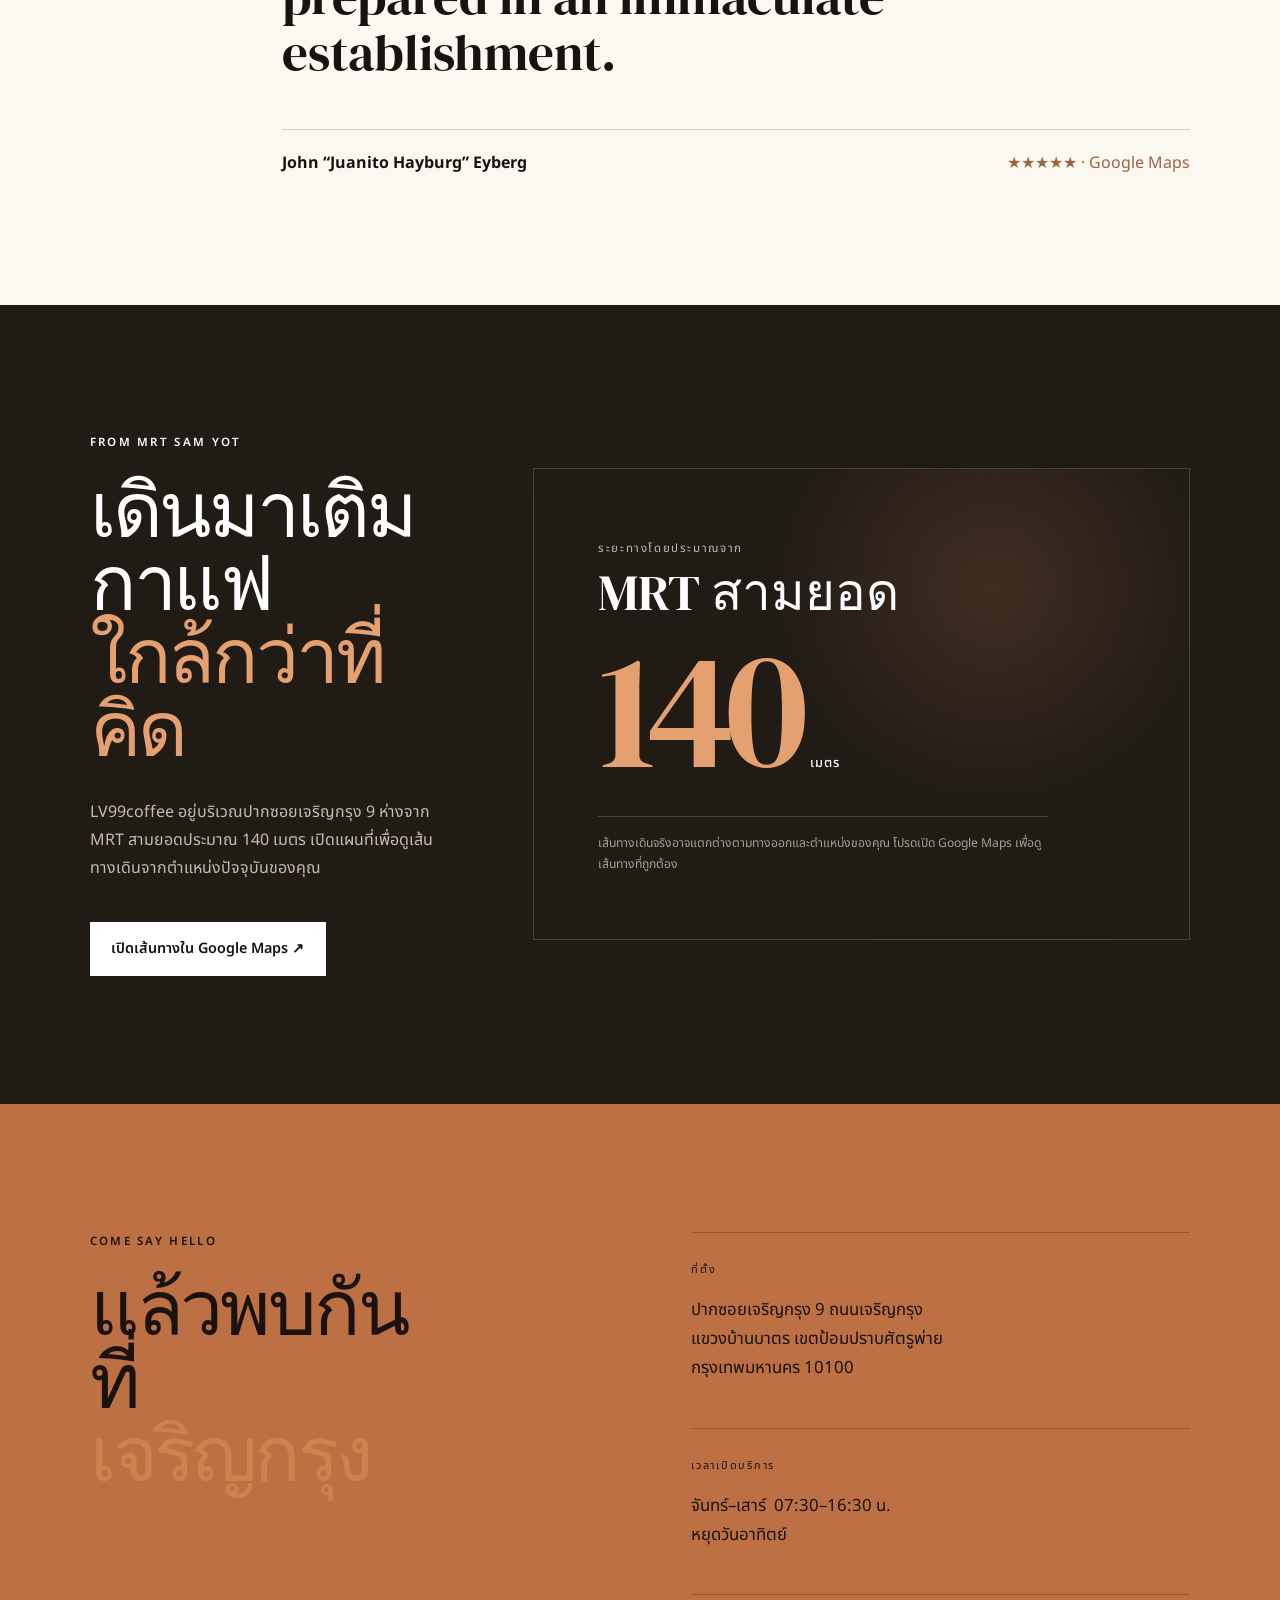
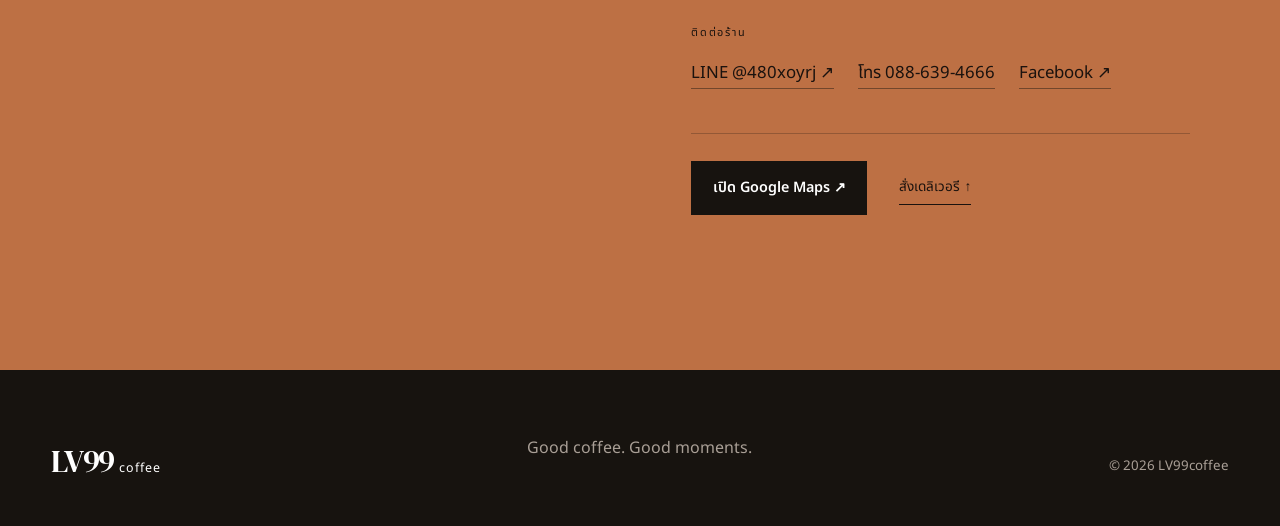
==== commit b1c1d1b5: "Add delivery ordering and shop contact details" ====
--- a/index.html
+++ b/index.html
@@ -15,7 +15,7 @@
   <link rel="preconnect" href="https://fonts.googleapis.com"><link rel="preconnect" href="https://fonts.gstatic.com" crossorigin>
   <link href="https://fonts.googleapis.com/css2?family=DM+Serif+Display&family=Noto+Sans+Thai:wght@300;400;500;600;700&display=swap" rel="stylesheet">
   <link rel="stylesheet" href="css/styles.css"><link rel="stylesheet" href="css/menu.css"><link rel="stylesheet" href="css/feature.css"><link rel="stylesheet" href="css/story.css"><link rel="stylesheet" href="css/interactions.css">
-  <script type="application/ld+json">{"@context":"https://schema.org","@type":"CafeOrCoffeeShop","name":"LV99coffee","url":"https://coffee.lv99th.com/","description":"ร้านกาแฟประจำย่านเจริญกรุง ใกล้ MRT สามยอด ก่อตั้งในปี 2023 กาแฟคุณภาพในราคาที่ดื่มได้ทุกวัน","foundingDate":"2023","slogan":"ร้านที่เราดื่มเองทุกวัน รายละเอียดจึงต้องเป๊ะ","priceRange":"฿1–200","servesCuisine":["Coffee","Cafe","Matcha","Bakery","Dessert"],"hasMap":"https://maps.app.goo.gl/upwLs7Lys3qoL3d98","address":{"@type":"PostalAddress","streetAddress":"ปากซอยเจริญกรุง 9 ถนนเจริญกรุง","addressSubdistrict":"บ้านบาตร","addressDistrict":"ป้อมปราบศัตรูพ่าย","addressLocality":"กรุงเทพมหานคร","postalCode":"10100","addressCountry":"TH"},"openingHoursSpecification":{"@type":"OpeningHoursSpecification","dayOfWeek":["Monday","Tuesday","Wednesday","Thursday","Friday","Saturday"],"opens":"07:30","closes":"16:30"},"sameAs":["https://www.facebook.com/lv99coffee"]}</script>
+  <script type="application/ld+json">{"@context":"https://schema.org","@type":"CafeOrCoffeeShop","name":"LV99coffee","url":"https://coffee.lv99th.com/","description":"ร้านกาแฟประจำย่านเจริญกรุง ใกล้ MRT สามยอด ก่อตั้งในปี 2023 กาแฟคุณภาพในราคาที่ดื่มได้ทุกวัน","foundingDate":"2023","slogan":"ร้านที่เราดื่มเองทุกวัน รายละเอียดจึงต้องเป๊ะ","telephone":"+66-88-639-4666","priceRange":"฿1–200","servesCuisine":["Coffee","Cafe","Matcha","Bakery","Dessert"],"hasMap":"https://maps.app.goo.gl/upwLs7Lys3qoL3d98","address":{"@type":"PostalAddress","streetAddress":"ปากซอยเจริญกรุง 9 ถนนเจริญกรุง","addressSubdistrict":"บ้านบาตร","addressDistrict":"ป้อมปราบศัตรูพ่าย","addressLocality":"กรุงเทพมหานคร","postalCode":"10100","addressCountry":"TH"},"openingHoursSpecification":{"@type":"OpeningHoursSpecification","dayOfWeek":["Monday","Tuesday","Wednesday","Thursday","Friday","Saturday"],"opens":"07:30","closes":"16:30"},"sameAs":["https://www.facebook.com/lv99coffee"]}</script>
 </head>
 <body>
   <a class="skip-link" href="#main">ข้ามไปยังเนื้อหาหลัก</a>
@@ -27,7 +27,7 @@
   <main id="main">
     <section class="hero" id="home">
       <img class="hero-media" src="assets/images/lv99-hero.webp" alt="กาแฟเย็นในบรรยากาศร้านกาแฟยามเช้า" width="1680" height="945" fetchpriority="high"><div class="hero-shade"></div>
-      <div class="hero-copy reveal"><p class="kicker">Charoen Krung · Bangkok</p><h1>Coffee for<br>your <em>moment.</em></h1><p>กาแฟที่ตั้งใจทำ ในราคาที่ดื่มได้ทุกวัน ร้านประจำย่านเจริญกรุงที่ใส่ใจตั้งแต่เมล็ดกาแฟจนถึงน้ำแข็งในแก้ว</p><div class="hero-actions"><a class="button button-light" href="https://maps.app.goo.gl/upwLs7Lys3qoL3d98" target="_blank" rel="noopener">เปิดเส้นทาง</a><a class="text-link" href="#menu">ดูเมนูของเรา ↓</a></div></div>
+      <div class="hero-copy reveal"><p class="kicker">Charoen Krung · Bangkok</p><h1>Coffee for<br>your <em>moment.</em></h1><p>กาแฟที่ตั้งใจทำ ในราคาที่ดื่มได้ทุกวัน ร้านประจำย่านเจริญกรุงที่ใส่ใจตั้งแต่เมล็ดกาแฟจนถึงน้ำแข็งในแก้ว</p><div class="hero-actions"><a class="button button-light" href="https://maps.app.goo.gl/upwLs7Lys3qoL3d98" target="_blank" rel="noopener">เปิดเส้นทาง</a><a class="text-link" href="#delivery">สั่งเดลิเวอรี ↓</a><a class="text-link" href="#menu">ดูเมนู ↓</a></div></div>
       <div class="hero-meta"><span>Mon–Sat</span><strong>07:30—16:30</strong></div>
     </section>
     <section class="intro section" id="story">
@@ -58,6 +58,7 @@
       <div class="source-menus"><details class="menu-board reveal"><summary>ดูป้ายเมนูเครื่องดื่มจริง <span>＋</span></summary><div class="menu-board-frame"><button class="menu-board-open" type="button" data-dialog-src="assets/images/lv99-menu-board.webp" data-dialog-alt="ป้ายเมนูเครื่องดื่มจริงของร้าน LV99coffee" data-dialog-caption="ป้ายเมนูเครื่องดื่มจริง · LV99coffee"><img src="assets/images/lv99-menu-board.webp" alt="ป้ายเมนูเครื่องดื่มจริงของร้าน LV99coffee — กดเพื่อเปิดเต็มจอ" width="2048" height="1152" loading="lazy"><span>เปิดภาพเต็มจอ ↗</span></button></div></details><details class="menu-board reveal"><summary>ดูป้ายเมนูครอฟเฟิลจริง <span>＋</span></summary><div class="menu-board-frame"><button class="menu-board-open" type="button" data-dialog-src="assets/images/lv99-croffle-board.webp" data-dialog-alt="ป้ายเมนูครอฟเฟิลจริงของร้าน LV99coffee" data-dialog-caption="ป้ายเมนูครอฟเฟิลจริง · LV99coffee"><img src="assets/images/lv99-croffle-board.webp" alt="ป้ายเมนูครอฟเฟิลจริงของร้าน LV99coffee — กดเพื่อเปิดเต็มจอ" width="2048" height="1152" loading="lazy"><span>เปิดภาพเต็มจอ ↗</span></button></div></details></div>
       <p class="menu-note">ราคาหน่วยเป็นบาท · เครื่องหมาย — หมายถึงไม่มีตัวเลือกนั้นตามป้ายเมนู</p>
     </section>
+    <section class="delivery section" id="delivery" aria-labelledby="delivery-title"><header class="delivery-heading reveal"><p class="eyebrow">LV99coffee at your door</p><h2 id="delivery-title">อยากดื่มตอนนี้<br><span>สั่งให้ไปส่งได้เลย</span></h2><p>เลือกสั่งเมนู LV99coffee ผ่านแอปเดลิเวอรีที่คุณใช้ แล้วตรวจสอบรายการ ราคา และเวลาจัดส่งล่าสุดในแอป</p></header><div class="delivery-grid reveal"><a class="delivery-card delivery-grab" href="https://r.grab.com/g/6-20260905_121633_26bfd17a1ec94d88992dd4b845d9ee0a_MEXMPS-3-C35JVJKAL63HGJ" target="_blank" rel="noopener" aria-label="สั่ง LV99coffee ผ่าน Grab"><span class="delivery-brand">Grab</span><strong>สั่งผ่าน Grab</strong><small>เปิดร้านใน Grab ↗</small></a><a class="delivery-card delivery-lineman" href="https://lin.ee/ONmKM3F?openExternalBrowser=1" target="_blank" rel="noopener" aria-label="สั่ง LV99coffee ผ่าน LINE MAN"><span class="delivery-brand">LINE MAN</span><strong>สั่งผ่าน LINE MAN</strong><small>เปิดร้านใน LINE MAN ↗</small></a></div><p class="delivery-note reveal">เมนู ราคา พื้นที่ให้บริการ และเวลาจัดส่งเป็นไปตามที่แต่ละแพลตฟอร์มแสดง</p></section>
     <section class="ritual section"><figure class="ritual-media reveal"><img src="assets/images/lv99-store-pause.webp" alt="มุมนั่งติดกระจกและต้นไม้ภายในร้าน LV99coffee มองเห็นถนนเจริญกรุง" width="1200" height="1500" loading="lazy"><figcaption>ภาพบรรยากาศจริงภายในร้าน LV99coffee</figcaption></figure><div class="ritual-copy reveal"><p class="eyebrow">A pause before the next stop</p><blockquote>“พักจากแดดและจังหวะของถนน ก่อนออกเดินทางต่อ”</blockquote><p>ระหว่างเดินเที่ยวหรือทำธุระในย่านสามยอด–เจริญกรุง แวะเข้ามานั่งพักในอากาศเย็นสบาย มองความเคลื่อนไหวของถนนผ่านกระจก และใช้เวลาสั้น ๆ กับกาแฟหรือเครื่องดื่มแก้วโปรด</p><p>ภายในร้านมีมุมนั่งเรียบง่ายและต้นไม้สีเขียวแทรกอยู่ตามพื้นที่ ช่วยให้บรรยากาศดูผ่อนคลายขึ้น ก่อนจะออกไปเดินทางต่อในเมืองเก่า</p><p class="ritual-en" lang="en">Step in from Charoen Krung, cool down, enjoy a drink among a little greenery, and take a quiet pause before your next stop.</p><a class="arrow-link" href="https://maps.app.goo.gl/upwLs7Lys3qoL3d98" target="_blank" rel="noopener">แวะพักที่ LV99coffee <span>↗</span></a></div></section>
     <section class="services section" id="services" aria-labelledby="services-title">
       <header class="services-heading reveal"><p class="eyebrow">More than coffee</p><h2 id="services-title">พักกระเป๋า เติมพลัง<br><span>แล้วเที่ยวต่อ</span></h2><p>LV99coffee เป็นมากกว่าจุดพักดื่มกาแฟ เราร่วมให้บริการที่ช่วยให้การเดินทางในย่านสามยอด–เจริญกรุงสะดวกขึ้นสำหรับทั้งคนในพื้นที่และนักท่องเที่ยว</p></header>
@@ -72,7 +73,7 @@
       <div class="route-copy reveal"><p class="eyebrow">From MRT Sam Yot</p><h2 id="route-title">เดินมาเติมกาแฟ<br><span>ใกล้กว่าที่คิด</span></h2><p>LV99coffee อยู่บริเวณปากซอยเจริญกรุง 9 ห่างจาก MRT สามยอดประมาณ 140 เมตร เปิดแผนที่เพื่อดูเส้นทางเดินจากตำแหน่งปัจจุบันของคุณ</p><a class="button button-light" href="https://maps.app.goo.gl/upwLs7Lys3qoL3d98" target="_blank" rel="noopener">เปิดเส้นทางใน Google Maps ↗</a></div>
       <div class="route-distance-card reveal" aria-label="LV99coffee อยู่ห่างจาก MRT สามยอดประมาณ 140 เมตร"><span>ระยะทางโดยประมาณจาก</span><h3>MRT สามยอด</h3><strong>140<small>เมตร</small></strong><p>เส้นทางเดินจริงอาจแตกต่างตามทางออกและตำแหน่งของคุณ โปรดเปิด Google Maps เพื่อดูเส้นทางที่ถูกต้อง</p></div>
     </section>
-    <section class="visit section" id="visit"><div class="visit-title reveal"><p class="eyebrow">Come say hello</p><h2>แล้วพบกัน<br>ที่<span>เจริญกรุง</span></h2></div><div class="visit-details reveal"><div><small>ที่ตั้ง</small><p>ปากซอยเจริญกรุง 9 ถนนเจริญกรุง<br>แขวงบ้านบาตร เขตป้อมปราบศัตรูพ่าย<br>กรุงเทพมหานคร 10100</p></div><div><small>เวลาเปิดบริการ</small><p>จันทร์–เสาร์&nbsp; 07:30–16:30 น.<br>หยุดวันอาทิตย์</p></div><div class="visit-actions"><a class="button button-dark" href="https://maps.app.goo.gl/upwLs7Lys3qoL3d98" target="_blank" rel="noopener">เปิด Google Maps ↗</a><a class="arrow-link" href="https://www.facebook.com/lv99coffee" target="_blank" rel="noopener">Facebook ↗</a></div></div></section>
+    <section class="visit section" id="visit"><div class="visit-title reveal"><p class="eyebrow">Come say hello</p><h2>แล้วพบกัน<br>ที่<span>เจริญกรุง</span></h2></div><div class="visit-details reveal"><div><small>ที่ตั้ง</small><p>ปากซอยเจริญกรุง 9 ถนนเจริญกรุง<br>แขวงบ้านบาตร เขตป้อมปราบศัตรูพ่าย<br>กรุงเทพมหานคร 10100</p></div><div><small>เวลาเปิดบริการ</small><p>จันทร์–เสาร์&nbsp; 07:30–16:30 น.<br>หยุดวันอาทิตย์</p></div><div><small>ติดต่อร้าน</small><p class="contact-links"><a href="https://line.me/R/ti/p/@480xoyrj" target="_blank" rel="noopener">LINE @480xoyrj ↗</a><a href="tel:+66886394666">โทร 088-639-4666</a><a href="https://www.facebook.com/lv99coffee" target="_blank" rel="noopener">Facebook ↗</a></p></div><div class="visit-actions"><a class="button button-dark" href="https://maps.app.goo.gl/upwLs7Lys3qoL3d98" target="_blank" rel="noopener">เปิด Google Maps ↗</a><a class="arrow-link" href="#delivery">สั่งเดลิเวอรี ↑</a></div></div></section>
     <dialog class="menu-dialog" id="menu-dialog" aria-labelledby="menu-dialog-caption"><form method="dialog"><button class="menu-dialog-close" aria-label="ปิดภาพเมนู">ปิด ×</button></form><figure><img id="menu-dialog-image" alt=""><figcaption id="menu-dialog-caption"></figcaption></figure></dialog>
   </main>
   <footer><a class="wordmark" href="#home">LV99<span>coffee</span></a><p>Good coffee. Good moments.</p><small>© <span id="year"></span> LV99coffee</small></footer>
--- a/css/interactions.css
+++ b/css/interactions.css
@@ -43,6 +43,8 @@
 .ritual-copy .ritual-en { margin-top: 1.25rem; color: #675a50; font-size: .8rem; line-height: 1.7; }
 
 .language-link { min-width: 2.4rem; padding: .35rem .55rem; border: 1px solid rgba(255,255,255,.35); text-align: center; font-weight: 700; letter-spacing: .08em; }
+.menu-item strong a { border-bottom: 1px solid rgba(255,255,255,.35); }
+.menu-item strong a:hover { color: #e6a474; border-color: #e6a474; }
 .fresh-coconut-note { display: flex; align-items: center; justify-content: space-between; gap: 2rem; margin: -1rem 0 3rem; padding: clamp(1.4rem,3vw,2.25rem); border: 1px solid rgba(255,255,255,.2); background: linear-gradient(110deg,rgba(207,129,80,.18),transparent 58%); }
 .fresh-coconut-note .eyebrow { margin-bottom: .6rem; color: #e5a06f; }
 .fresh-coconut-note h3 { margin: 0; font: 400 clamp(1.9rem,3.5vw,3.2rem)/1 var(--serif); }
@@ -69,6 +71,25 @@
 .services-grid .service-en strong { display: block; color: var(--ink); }
 .services-grid .arrow-link { position: relative; display: inline-flex; gap: 2rem; margin-top: 1rem; font-size: .82rem; }
 .services-note { margin: 1.25rem 0 0; color: #766b62; font-size: .72rem; }
+
+.delivery { background: #2a1b14; color: #fff; }
+.delivery-heading { display: grid; grid-template-columns: minmax(0,1.1fr) minmax(280px,.7fr); gap: 1rem 8vw; align-items: end; }
+.delivery-heading .eyebrow { grid-column: 1 / -1; color: #e5a06f; }
+.delivery-heading h2 { margin: 0; font: 400 clamp(3rem,6vw,6rem)/.95 var(--serif); letter-spacing: -.04em; }
+.delivery-heading h2 span { display: block; color: #e5a06f; }
+.delivery-heading > p:last-child { margin: 0; color: #c9beb6; max-width: 520px; }
+.delivery-grid { display: grid; grid-template-columns: 1fr 1fr; gap: 1rem; margin-top: 4rem; }
+.delivery-card { min-height: 230px; padding: clamp(1.5rem,3vw,2.8rem); display: flex; flex-direction: column; justify-content: flex-end; border: 1px solid rgba(255,255,255,.2); transition: transform .25s ease,background .25s ease,color .25s ease; }
+.delivery-card:hover { transform: translateY(-4px); }
+.delivery-card:focus-visible { outline-color: #fff; }
+.delivery-brand { margin-bottom: auto; font-size: .75rem; font-weight: 700; letter-spacing: .15em; text-transform: uppercase; }
+.delivery-card strong { font: 400 clamp(2rem,4vw,4rem)/1 var(--serif); }
+.delivery-card small { margin-top: .8rem; font-size: .78rem; letter-spacing: .04em; }
+.delivery-grab { background: #00b14f; color: #071d10; }
+.delivery-lineman { background: #fff; color: #17130f; }
+.delivery-note { margin: 1.25rem 0 0; color: #a99f96; font-size: .72rem; }
+.contact-links { display: flex; flex-wrap: wrap; gap: .65rem 1.5rem; }
+.contact-links a { border-bottom: 1px solid rgba(23,19,15,.45); }
 
 .menu-board-open {
   position: relative;
@@ -133,6 +154,8 @@
   .route { grid-template-columns: 1fr; }
   .services-heading { grid-template-columns: 1fr; }
   .services-heading > p:last-child { margin-top: 1rem; }
+  .delivery-heading { grid-template-columns: 1fr; }
+  .delivery-heading > p:last-child { margin-top: 1rem; }
 }
 
 @media (max-width: 600px) {
@@ -147,6 +170,8 @@
   .services-grid { grid-template-columns: 1fr; }
   .services-grid article,.services-grid article:first-child,.services-grid article:last-child { padding: 2rem 0; border-right: 0; border-bottom: 1px solid var(--line); }
   .services-grid article:last-child { border-bottom: 0; }
+  .delivery-grid { grid-template-columns: 1fr; margin-top: 2.5rem; }
+  .delivery-card { min-height: 190px; }
   .service-number { right: 0; }
 }
 
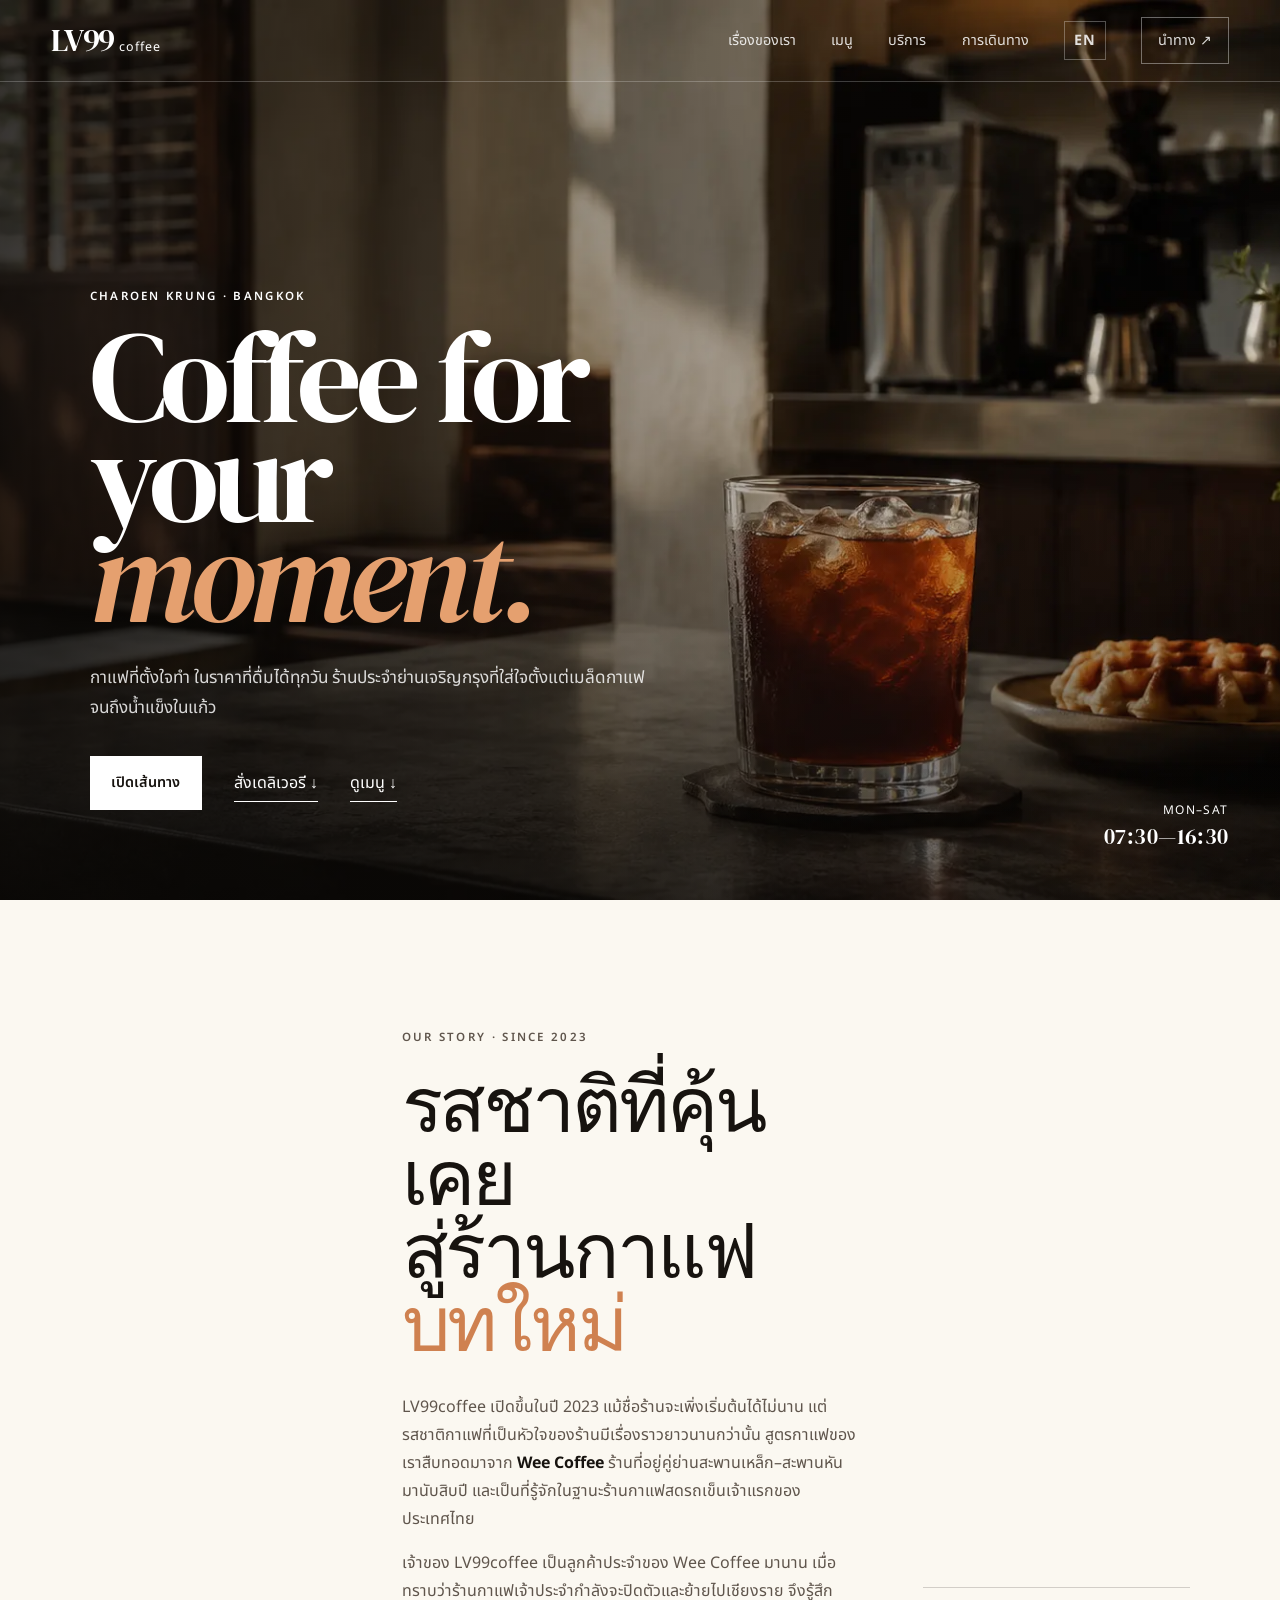
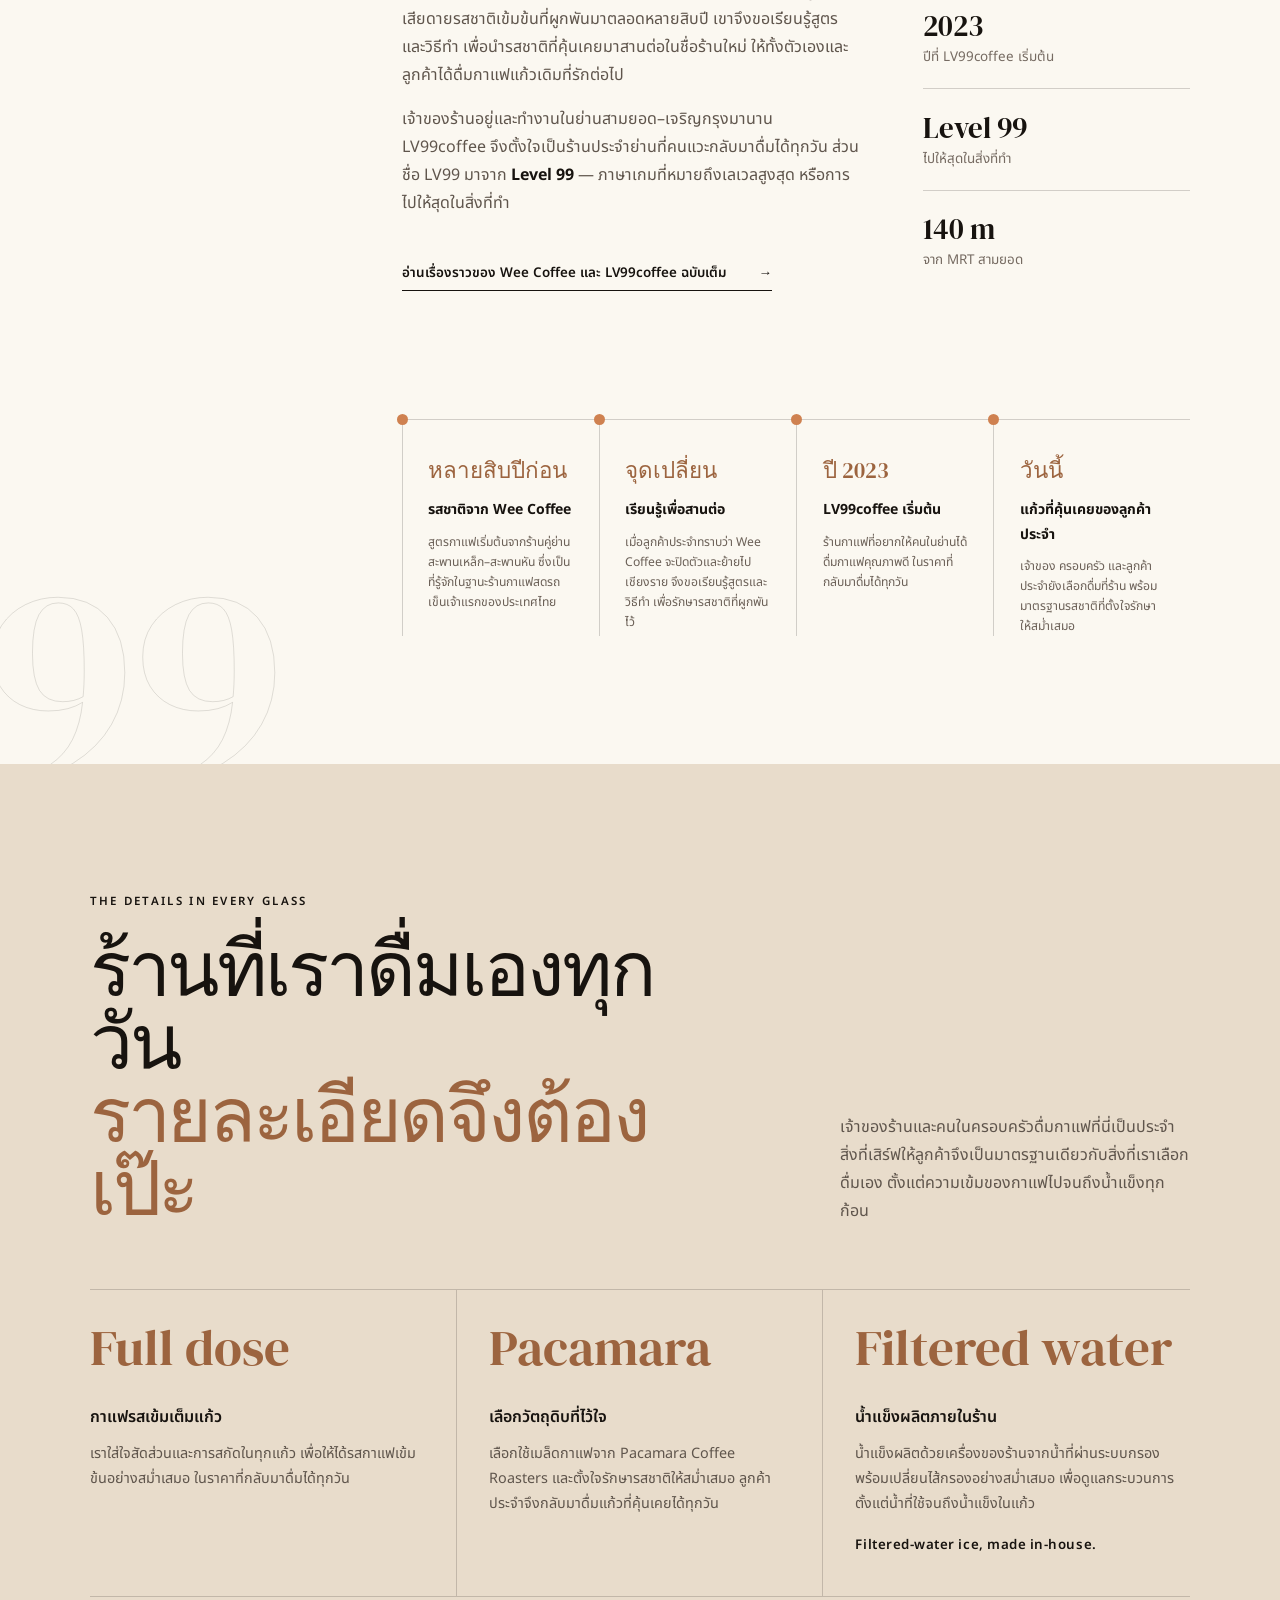
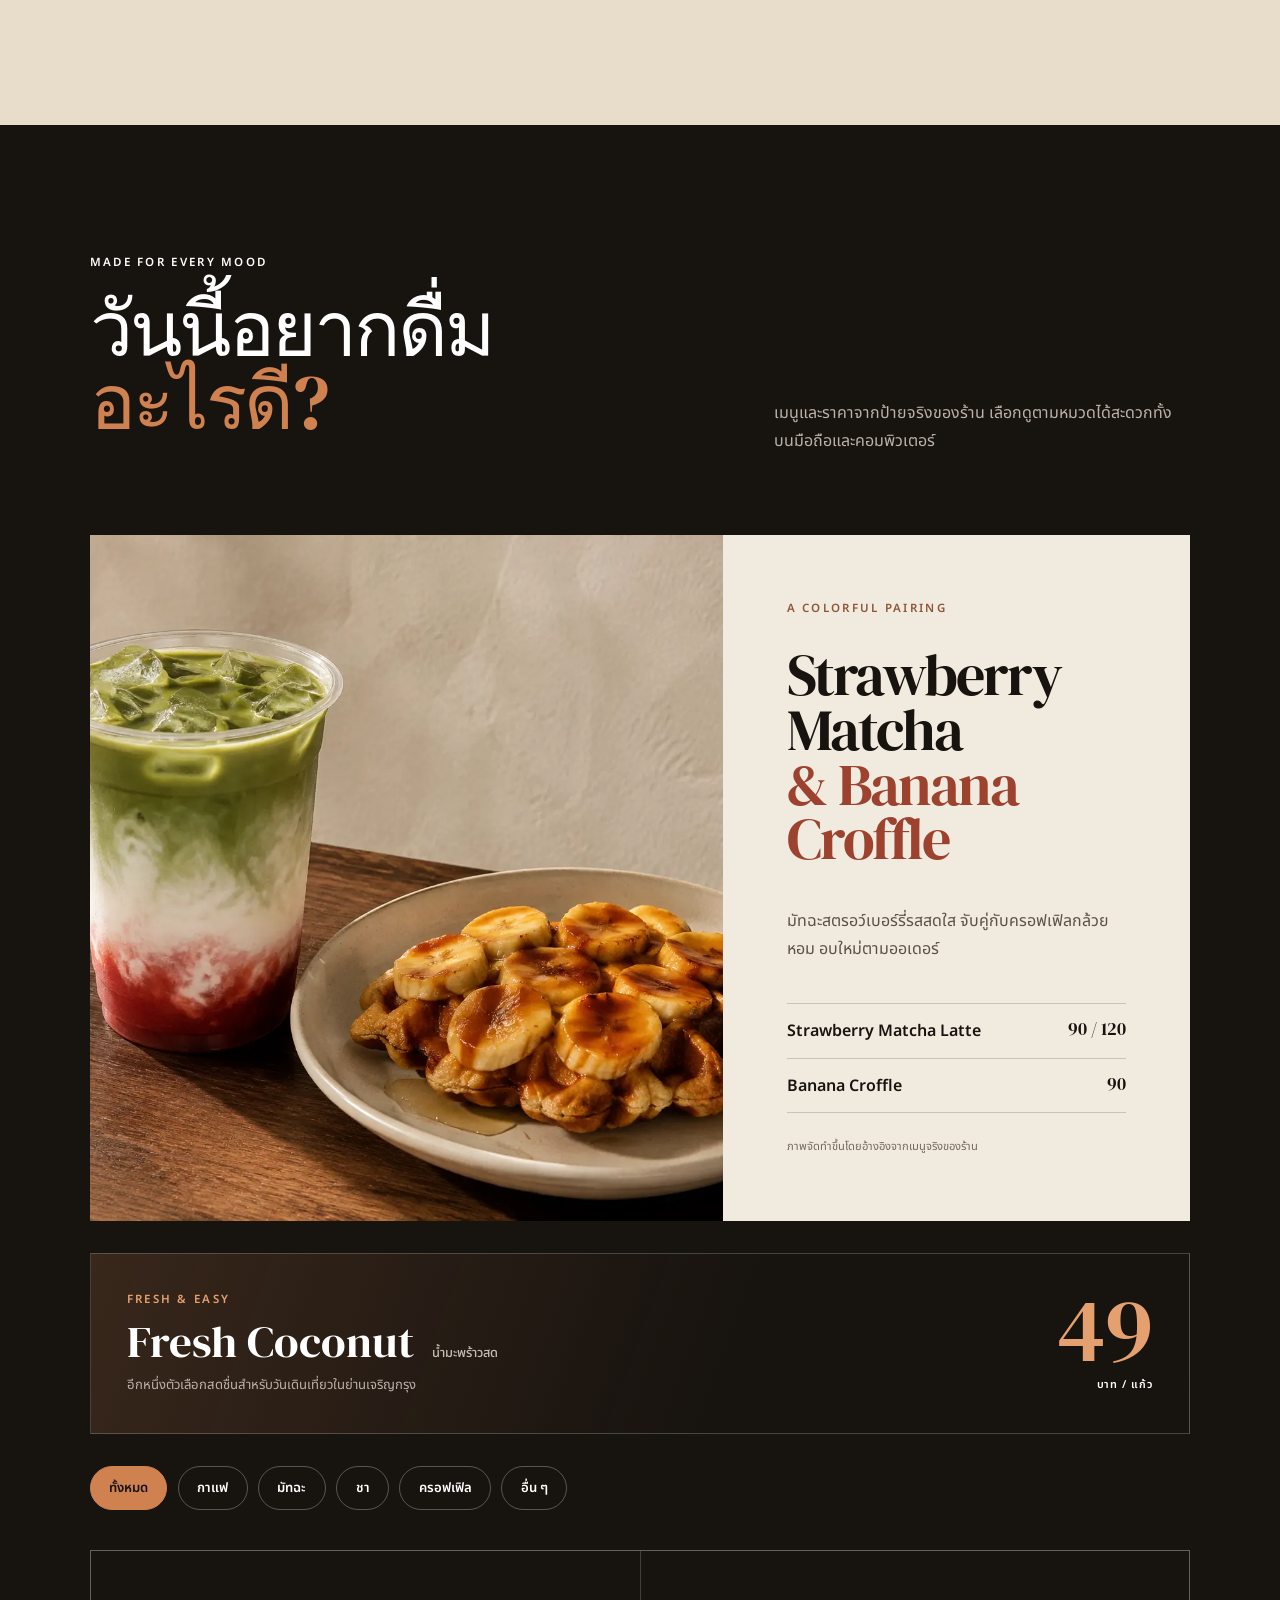
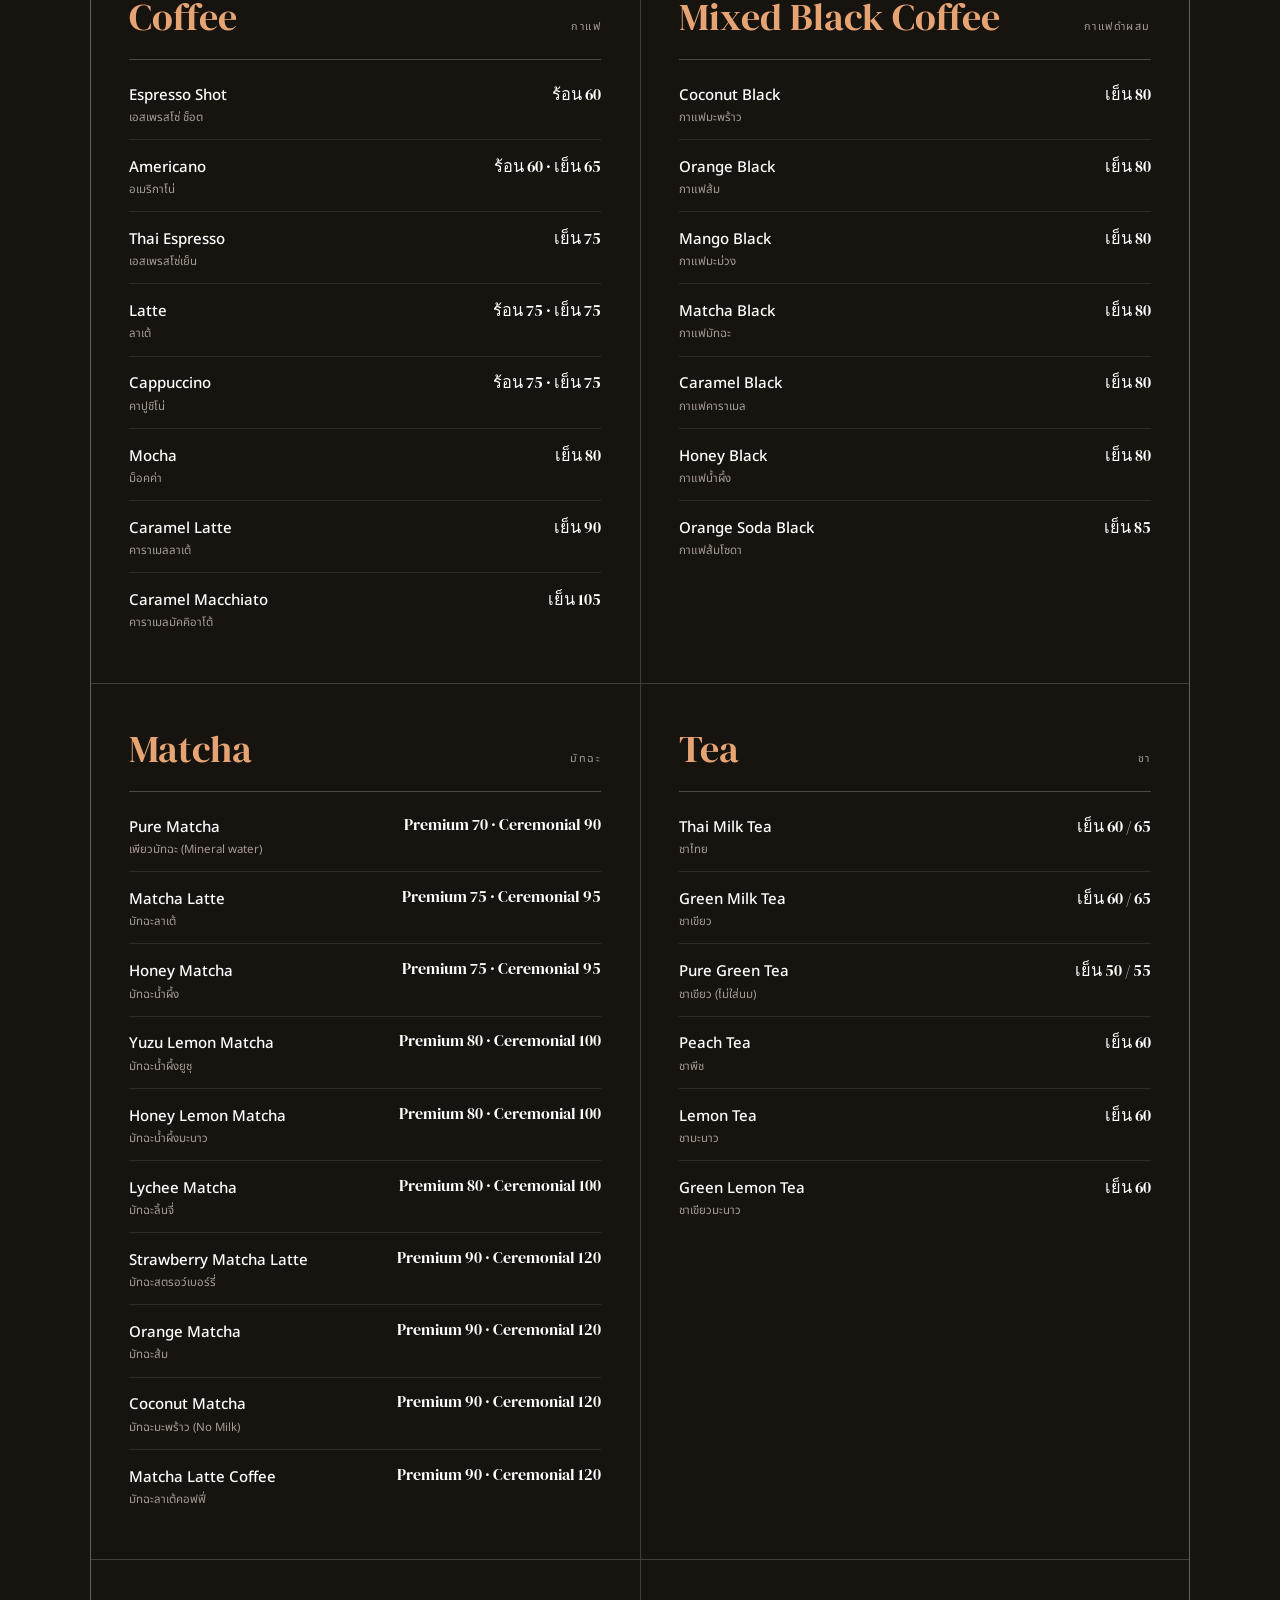
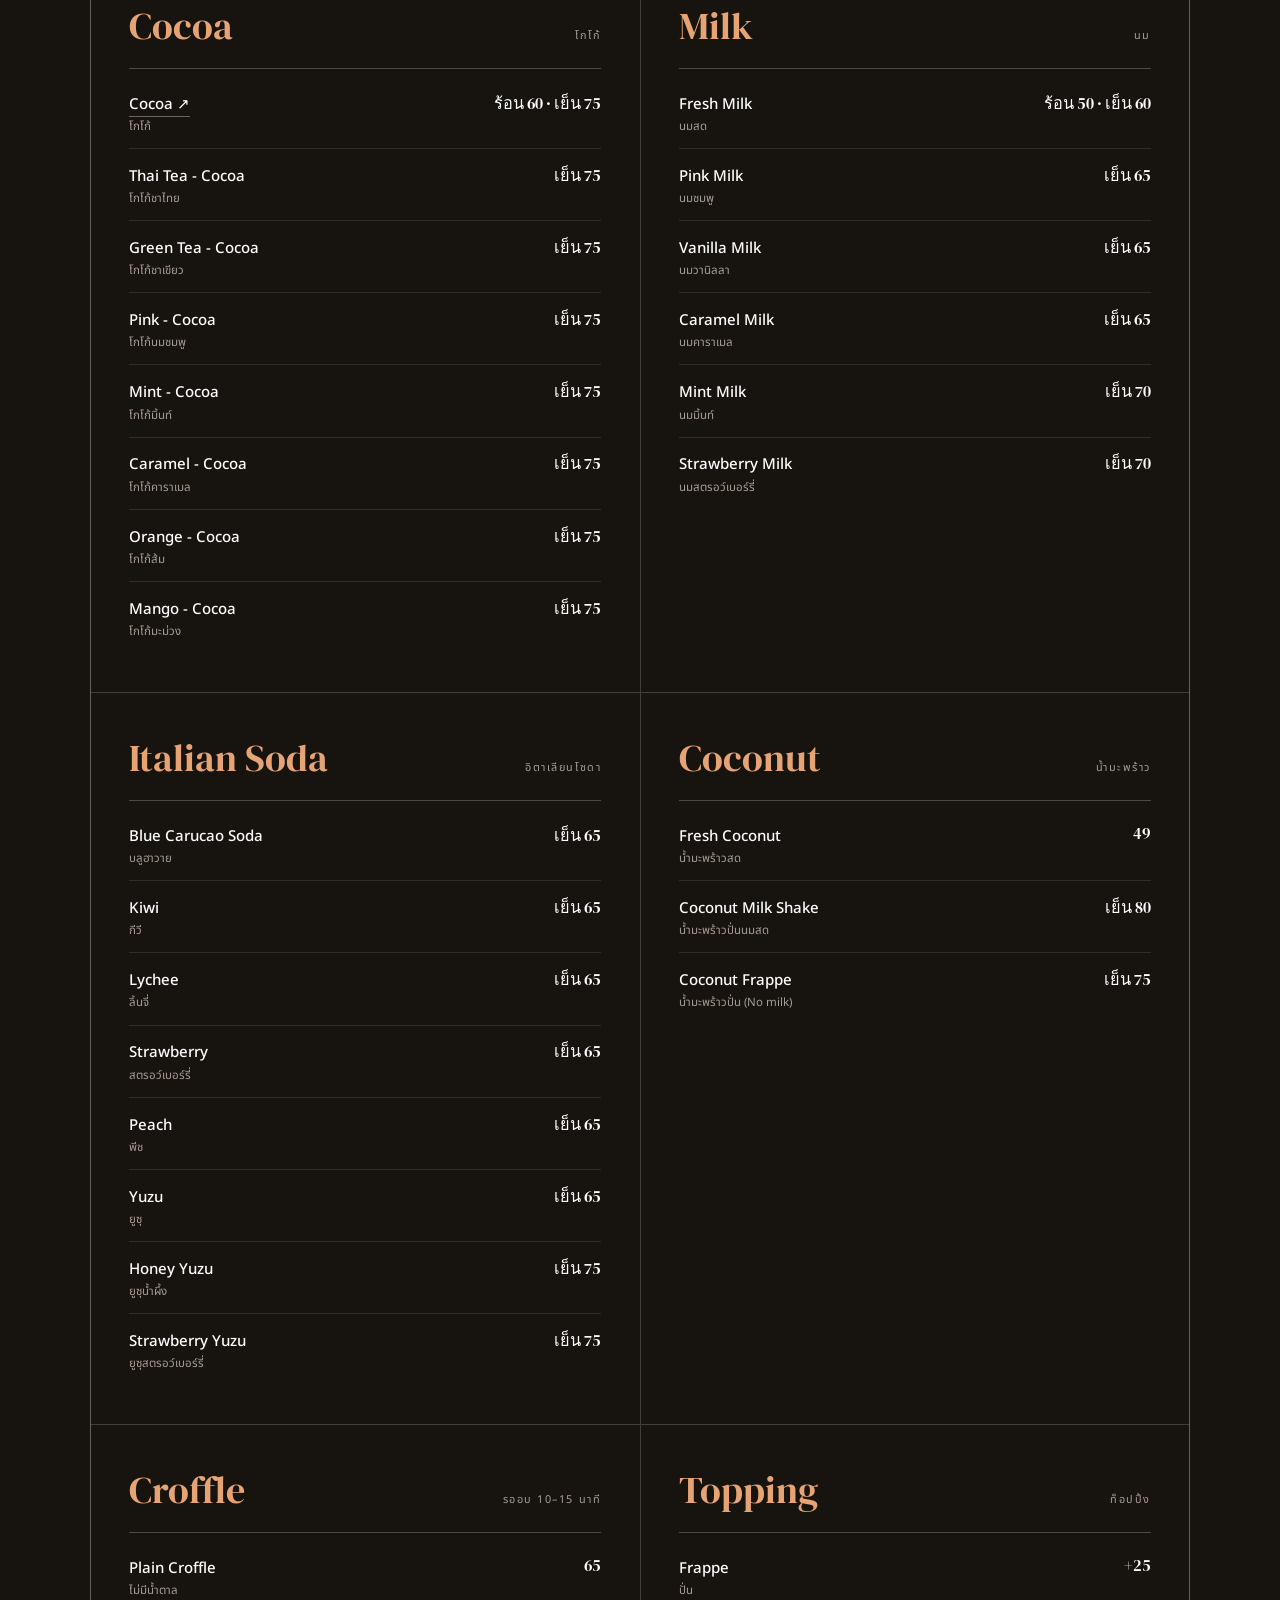
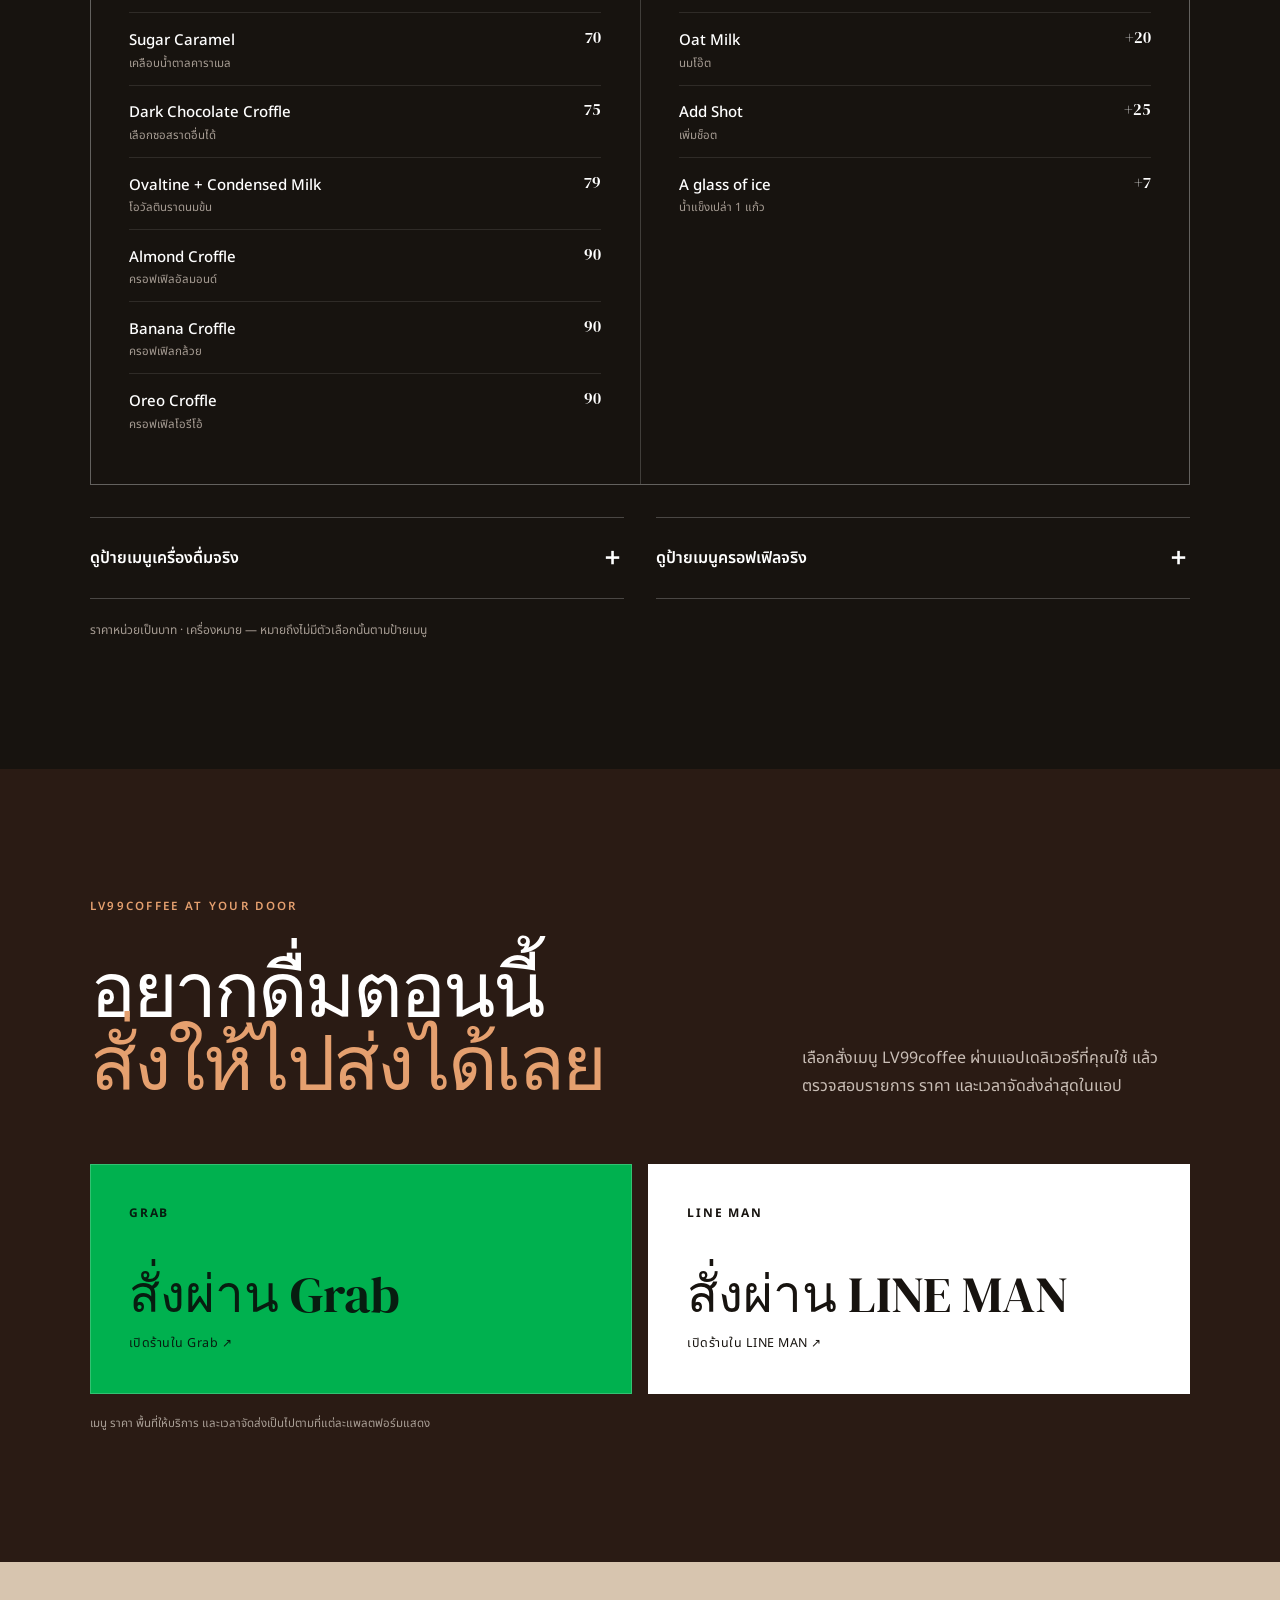
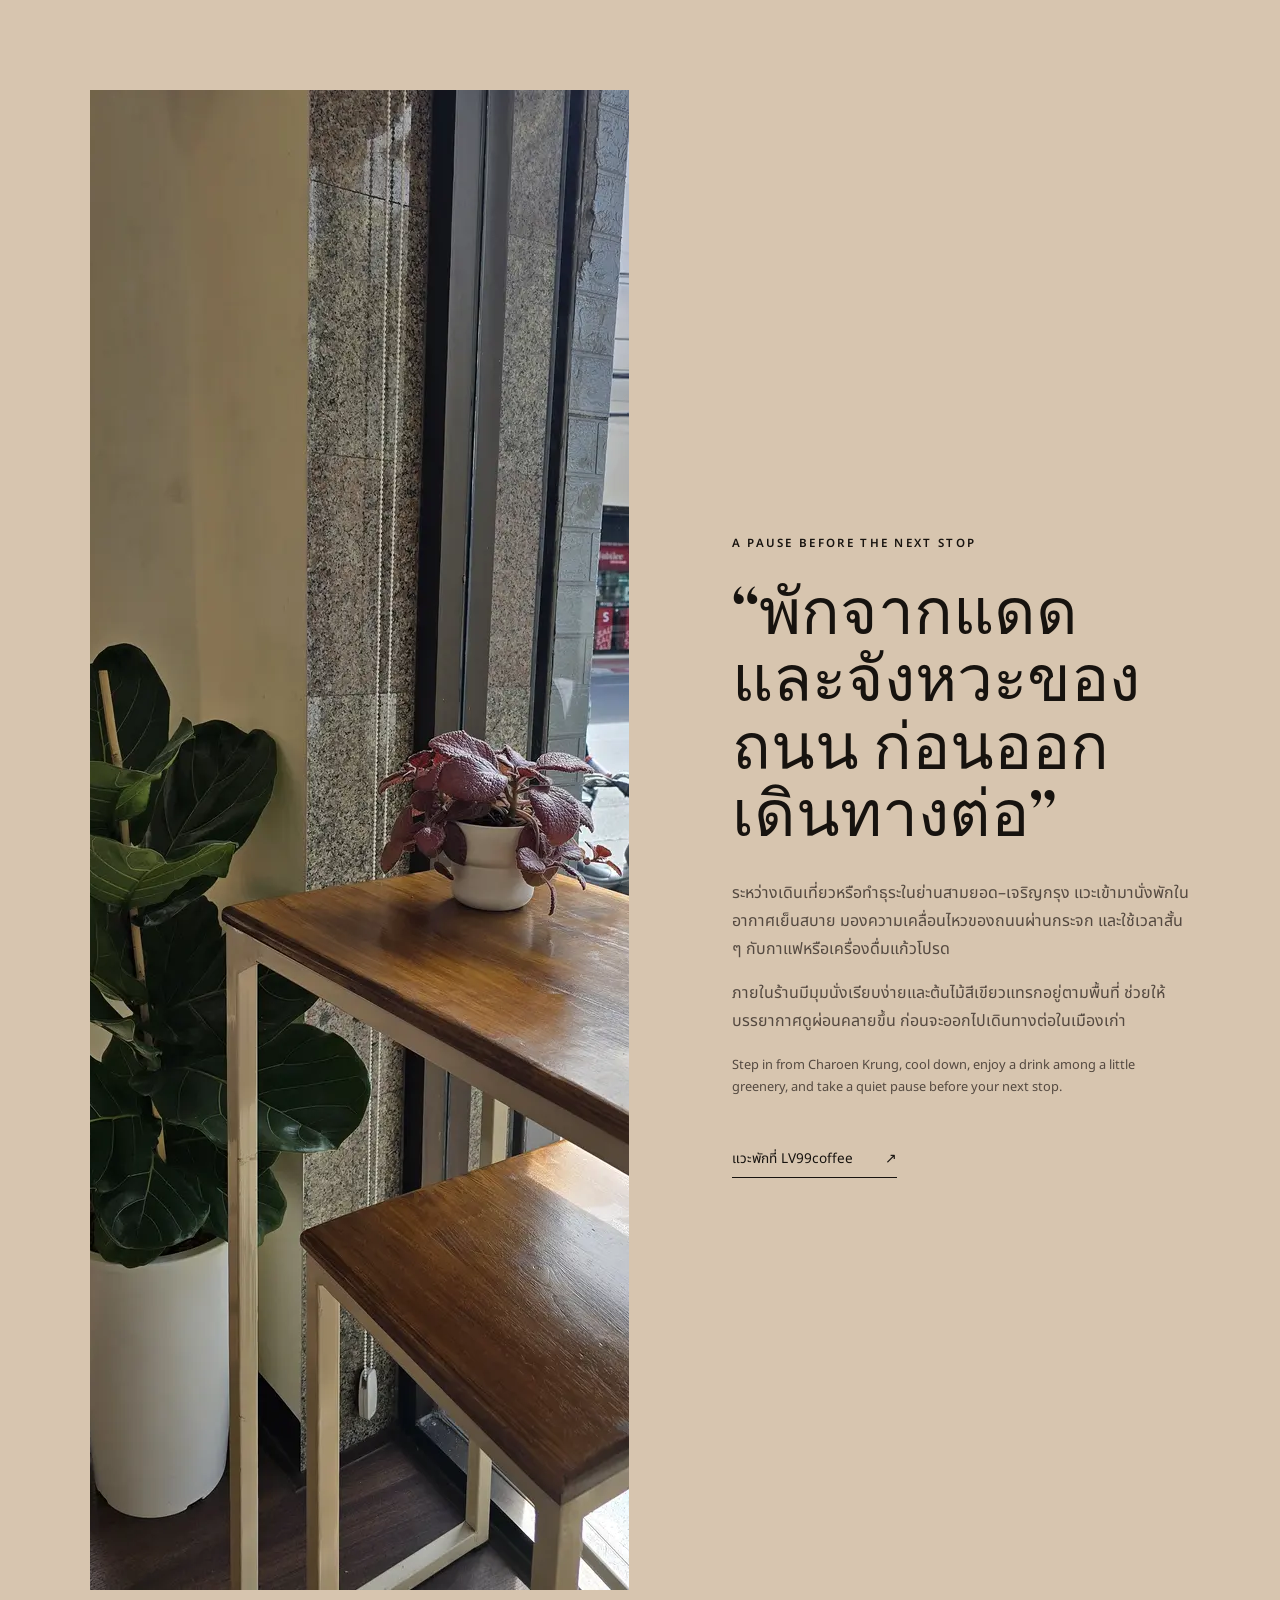
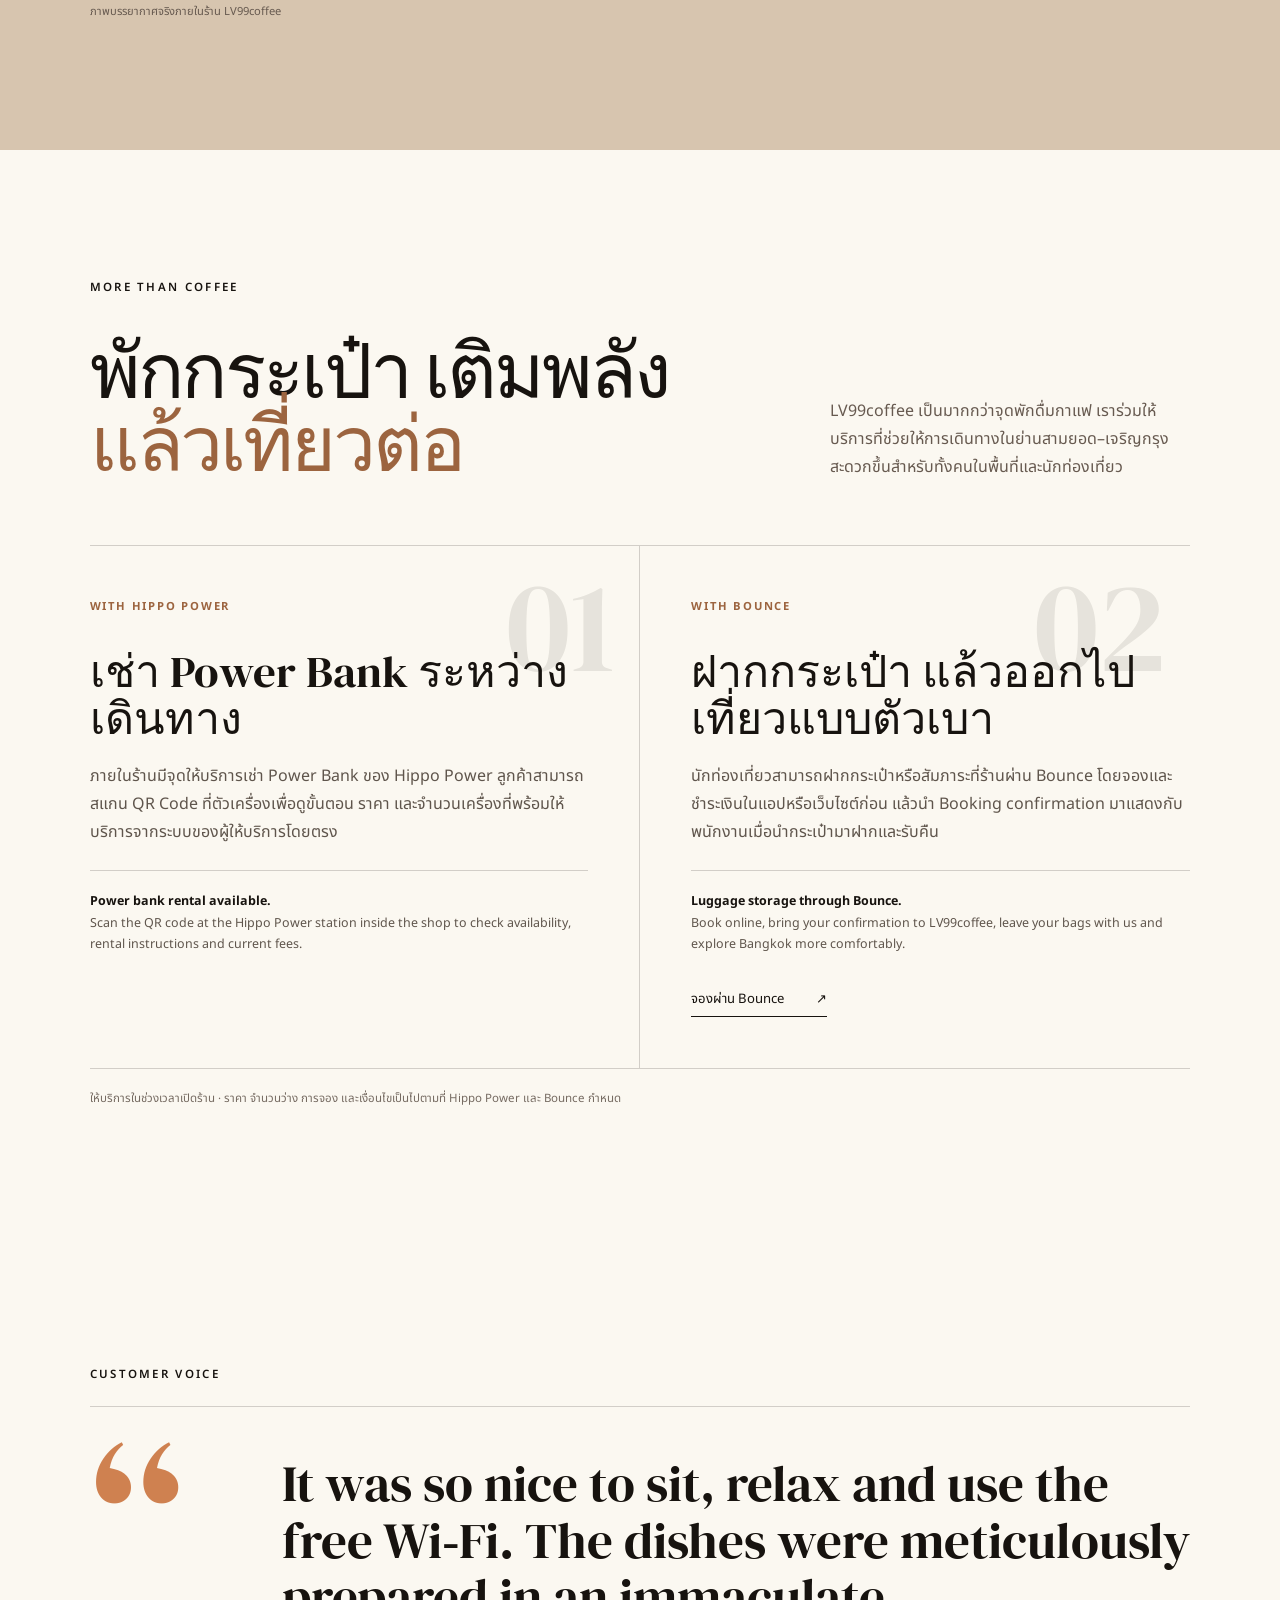
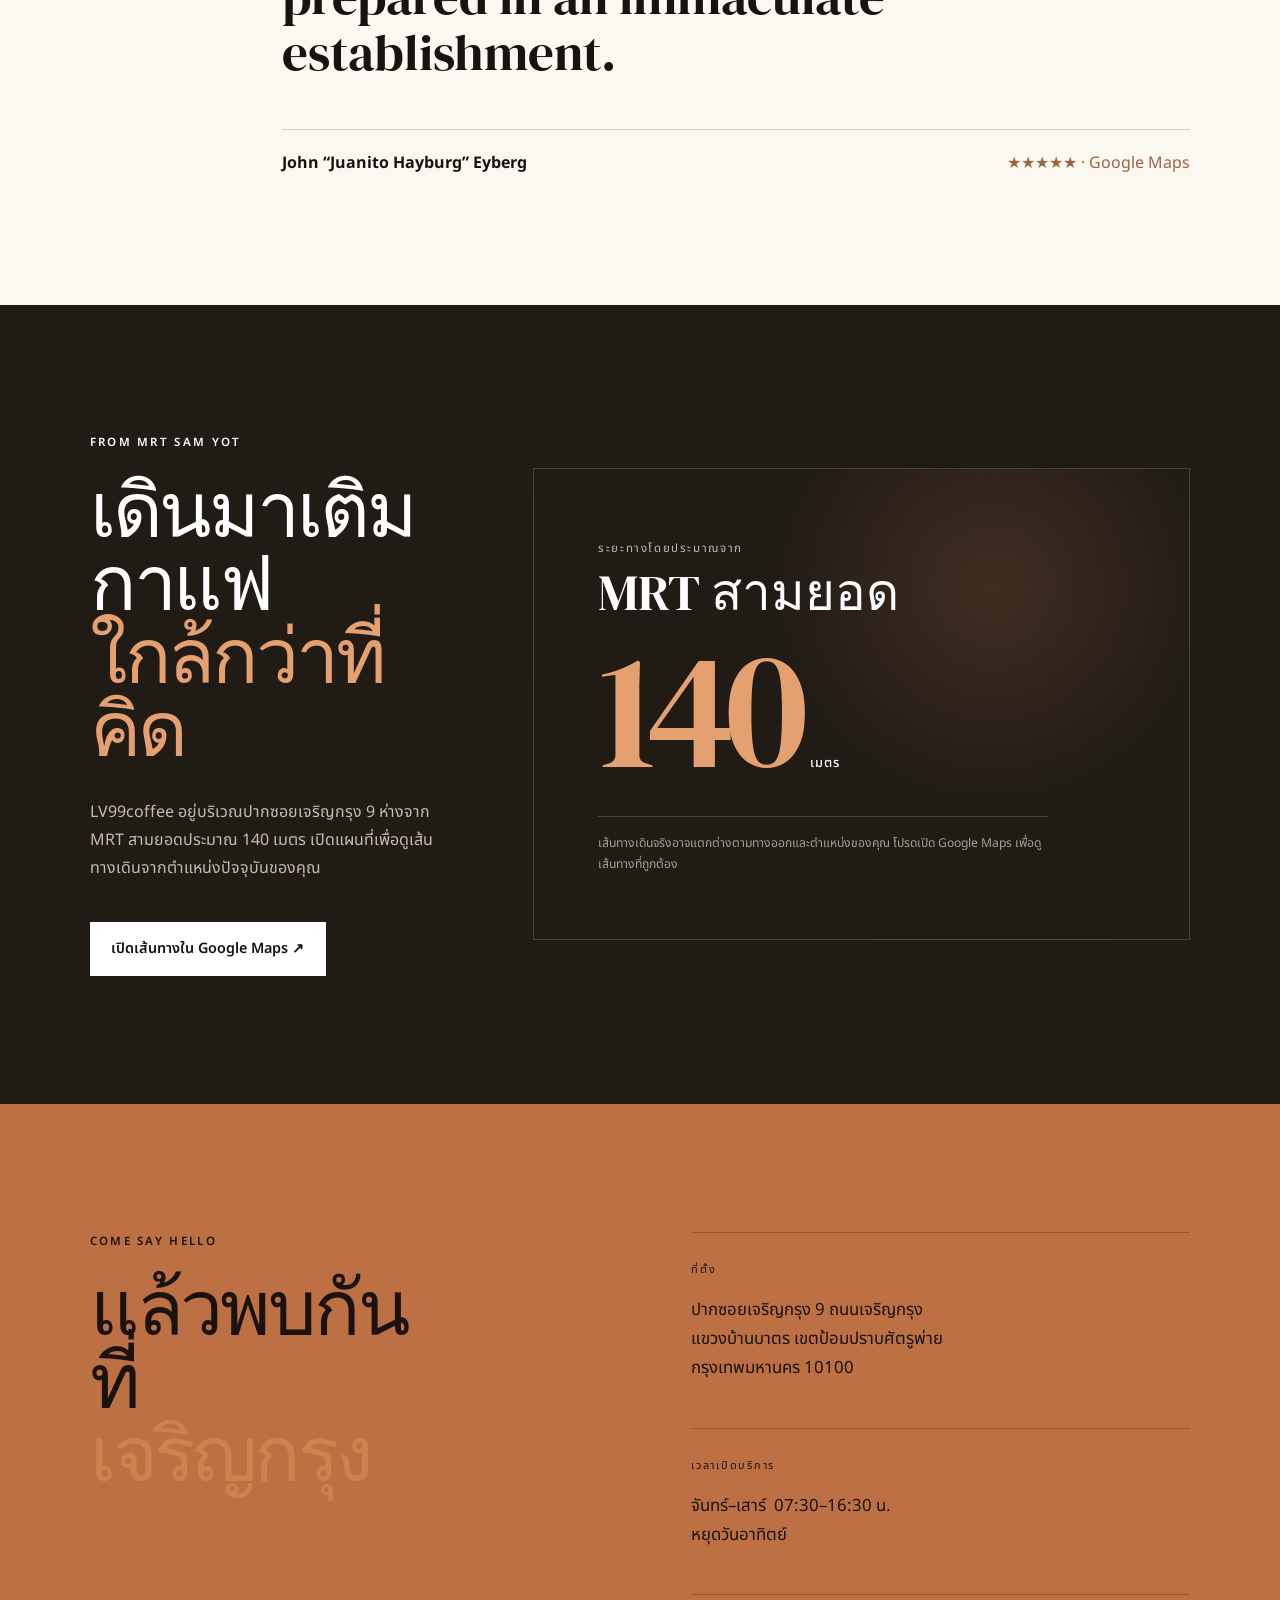
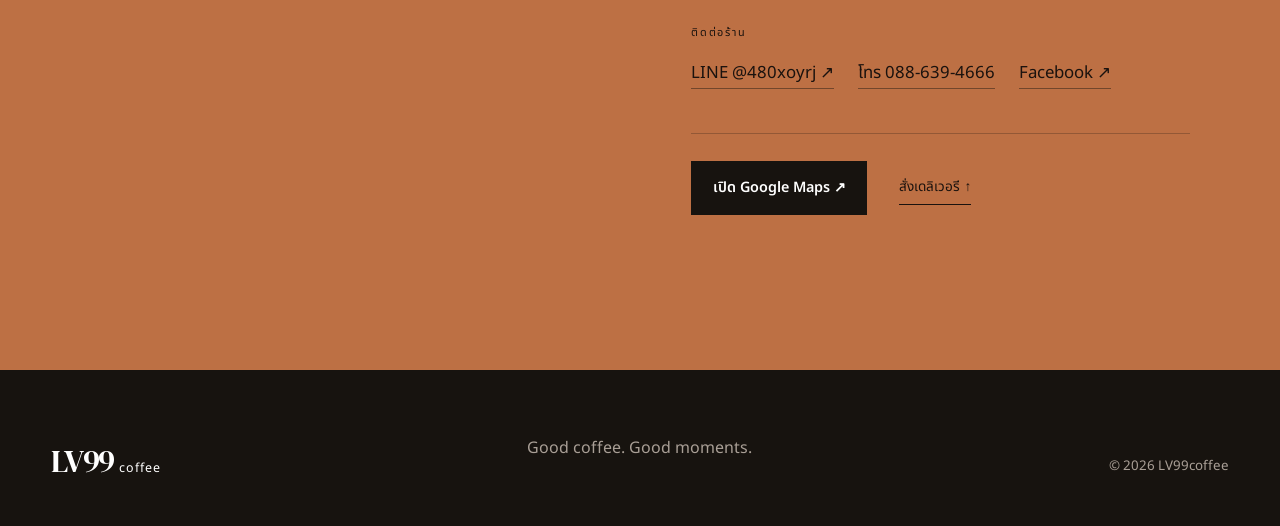
==== commit 42bf0666: "Remove confidential coffee dose details" ====
--- a/index.html
+++ b/index.html
@@ -3,7 +3,7 @@
 <head>
   <meta charset="utf-8"><meta name="viewport" content="width=device-width,initial-scale=1">
   <title>LV99coffee | คาเฟ่ใกล้ MRT สามยอด ถนนเจริญกรุง</title>
-  <meta name="description" content="LV99coffee ร้านกาแฟย่านเจริญกรุง ใกล้ MRT สามยอด ใช้เมล็ด Pacamara โดสกาแฟ 23 กรัม และน้ำแข็งจากน้ำกรองที่ผลิตภายในร้าน">
+  <meta name="description" content="LV99coffee ร้านกาแฟย่านเจริญกรุง ใกล้ MRT สามยอด ใช้เมล็ด Pacamara ชงรสชาติเข้มเต็มแก้ว และน้ำแข็งจากน้ำกรองที่ผลิตภายในร้าน">
   <meta name="robots" content="index,follow,max-image-preview:large"><meta name="theme-color" content="#17130f">
   <link rel="canonical" href="https://coffee.lv99th.com/">
   <link rel="alternate" hreflang="th" href="https://coffee.lv99th.com/">
@@ -44,7 +44,7 @@
     <section class="standards section" aria-labelledby="standards-title">
       <div class="standards-heading reveal"><p class="eyebrow">The details in every glass</p><h2 id="standards-title">ร้านที่เราดื่มเองทุกวัน<br><span>รายละเอียดจึงต้องเป๊ะ</span></h2><p>เจ้าของร้านและคนในครอบครัวดื่มกาแฟที่นี่เป็นประจำ สิ่งที่เสิร์ฟให้ลูกค้าจึงเป็นมาตรฐานเดียวกับสิ่งที่เราเลือกดื่มเอง ตั้งแต่ความเข้มของกาแฟไปจนถึงน้ำแข็งทุกก้อน</p></div>
       <div class="standards-grid reveal">
-        <article><strong>23g</strong><h3>กาแฟเต็มโดส</h3><p>ใช้เมล็ดกาแฟ 23 กรัมต่อการสกัดหนึ่งครั้ง เพื่อให้รสกาแฟเข้มเต็มแก้ว โดยไม่ลดปริมาณกาแฟเพียงเพื่อทำราคา</p></article>
+        <article><strong>Full dose</strong><h3>กาแฟรสเข้มเต็มแก้ว</h3><p>เราใส่ใจสัดส่วนและการสกัดในทุกแก้ว เพื่อให้ได้รสกาแฟเข้มข้นอย่างสม่ำเสมอ ในราคาที่กลับมาดื่มได้ทุกวัน</p></article>
         <article><strong>Pacamara</strong><h3>เลือกวัตถุดิบที่ไว้ใจ</h3><p>เลือกใช้เมล็ดกาแฟจาก Pacamara Coffee Roasters และตั้งใจรักษารสชาติให้สม่ำเสมอ ลูกค้าประจำจึงกลับมาดื่มแก้วที่คุ้นเคยได้ทุกวัน</p></article>
         <article><strong>Filtered water</strong><h3>น้ำแข็งผลิตภายในร้าน</h3><p>น้ำแข็งผลิตด้วยเครื่องของร้านจากน้ำที่ผ่านระบบกรอง พร้อมเปลี่ยนไส้กรองอย่างสม่ำเสมอ เพื่อดูแลกระบวนการตั้งแต่น้ำที่ใช้จนถึงน้ำแข็งในแก้ว</p><small lang="en">Filtered-water ice, made in-house.</small></article>
       </div>
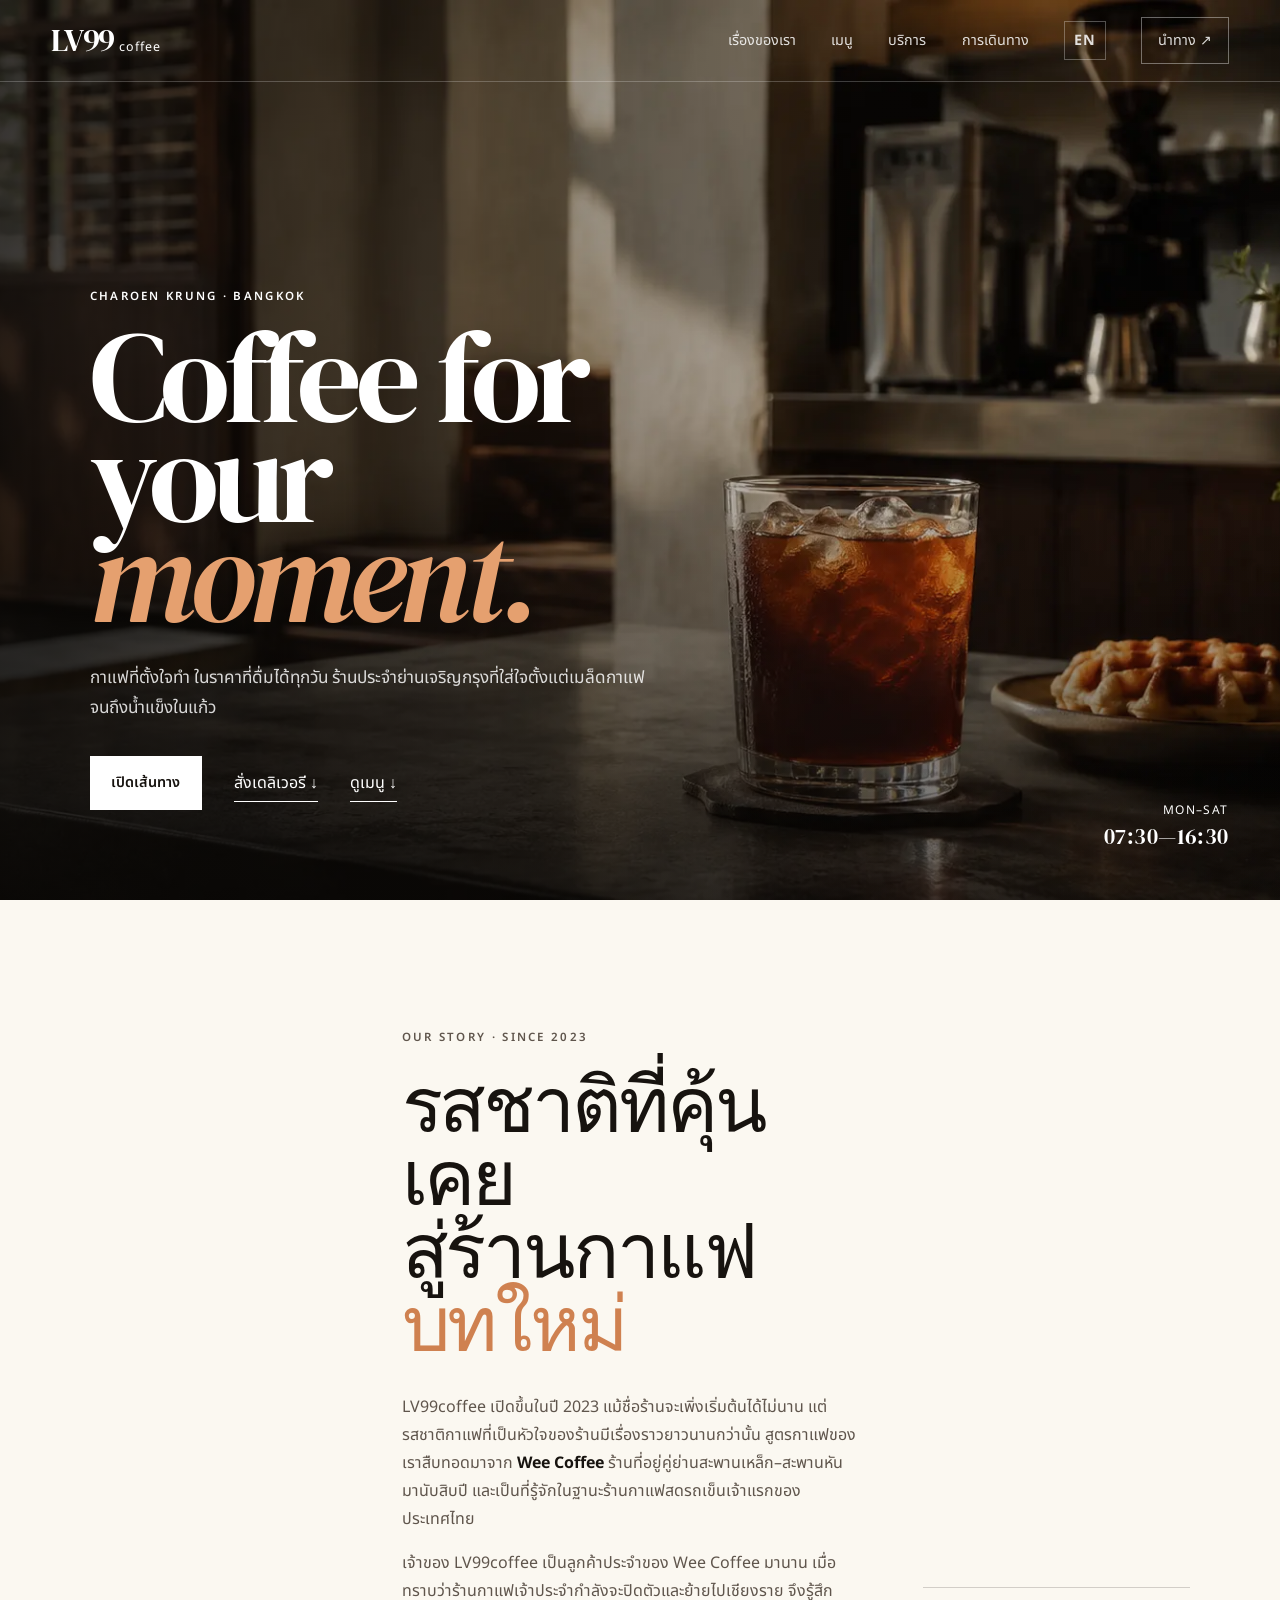
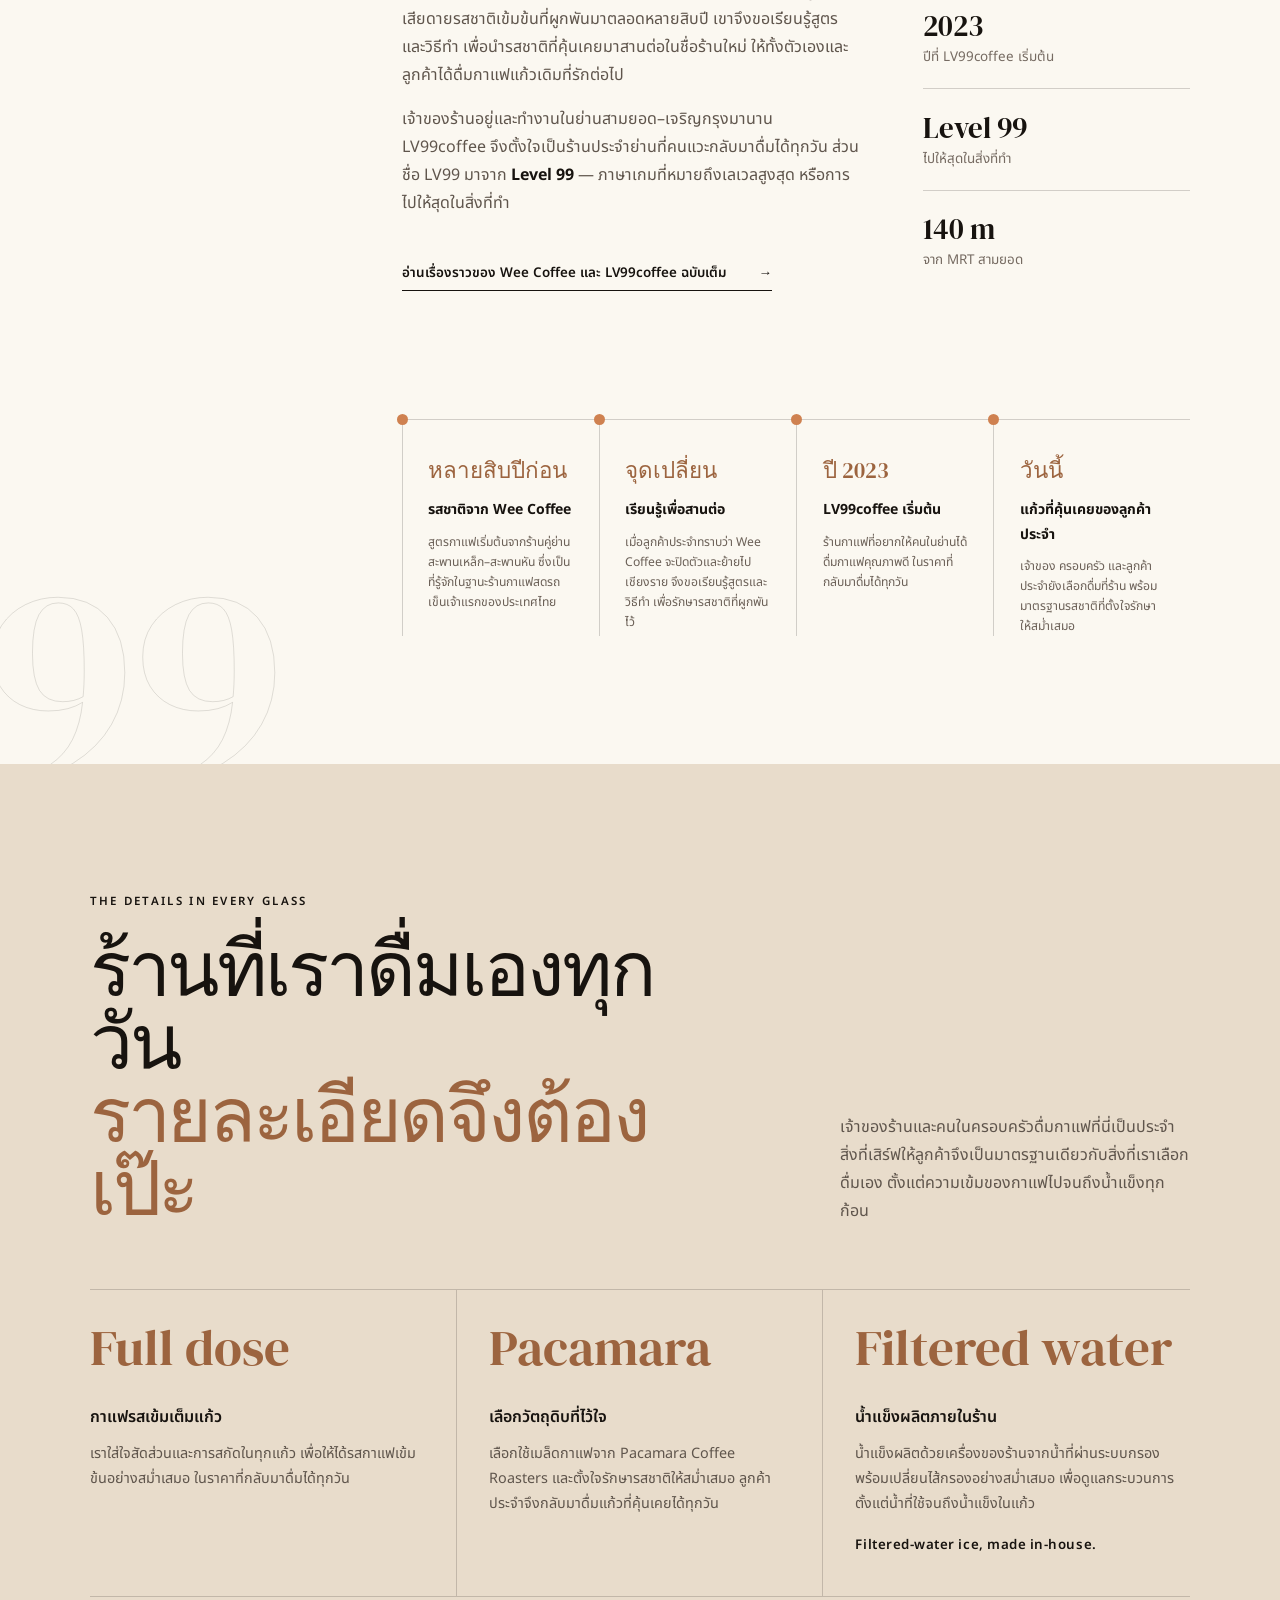
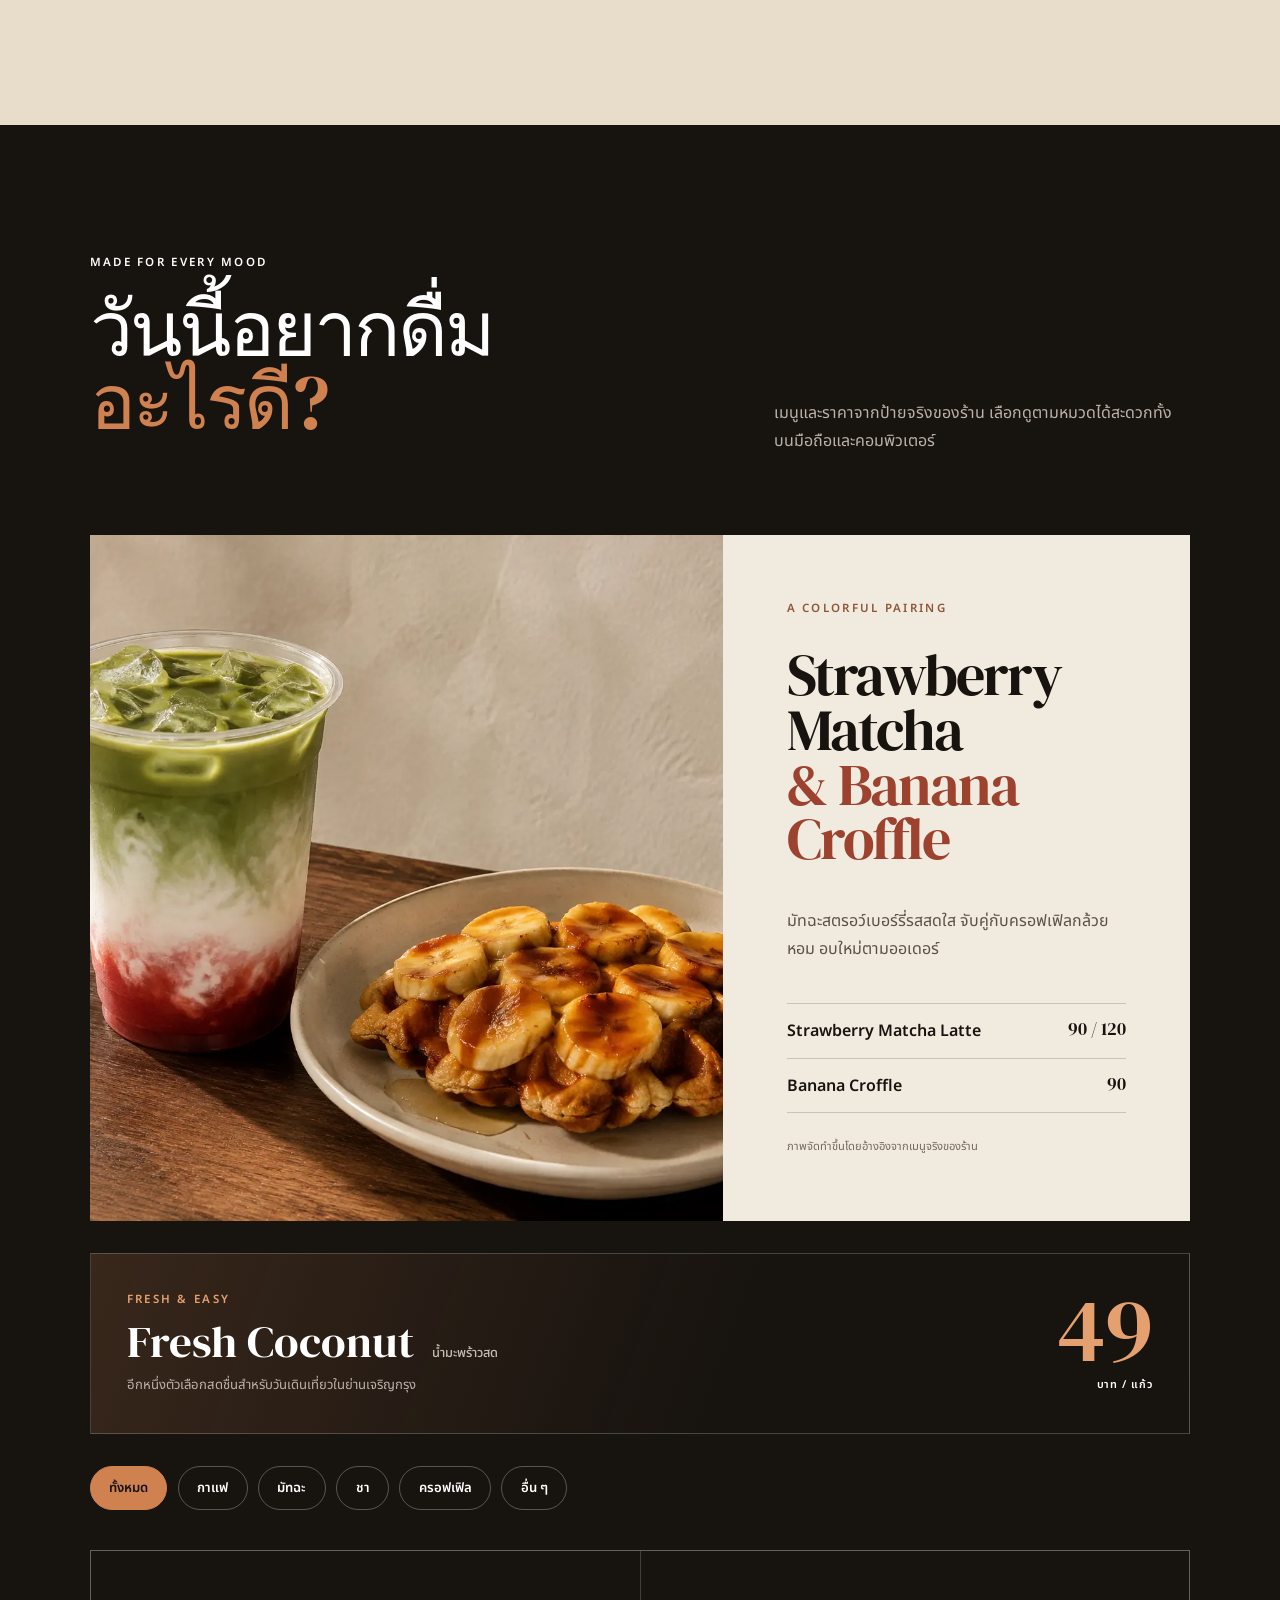
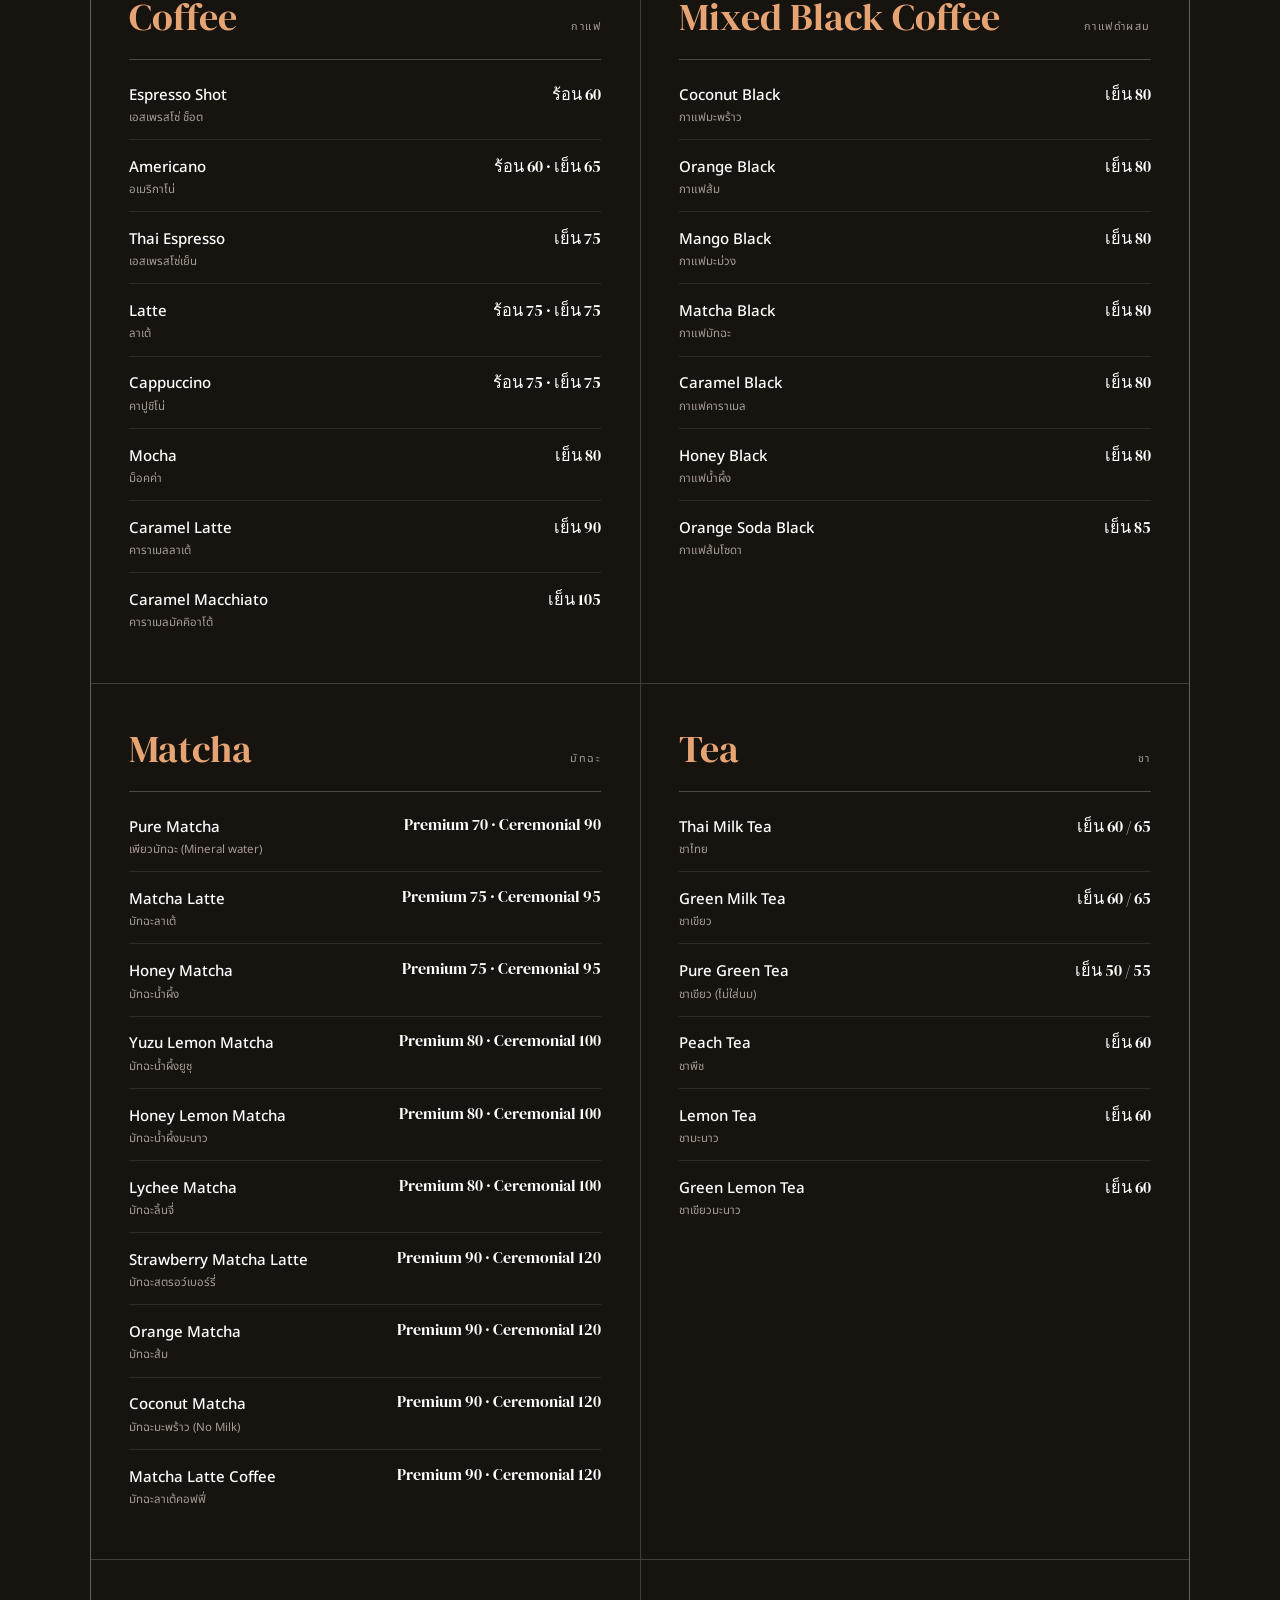
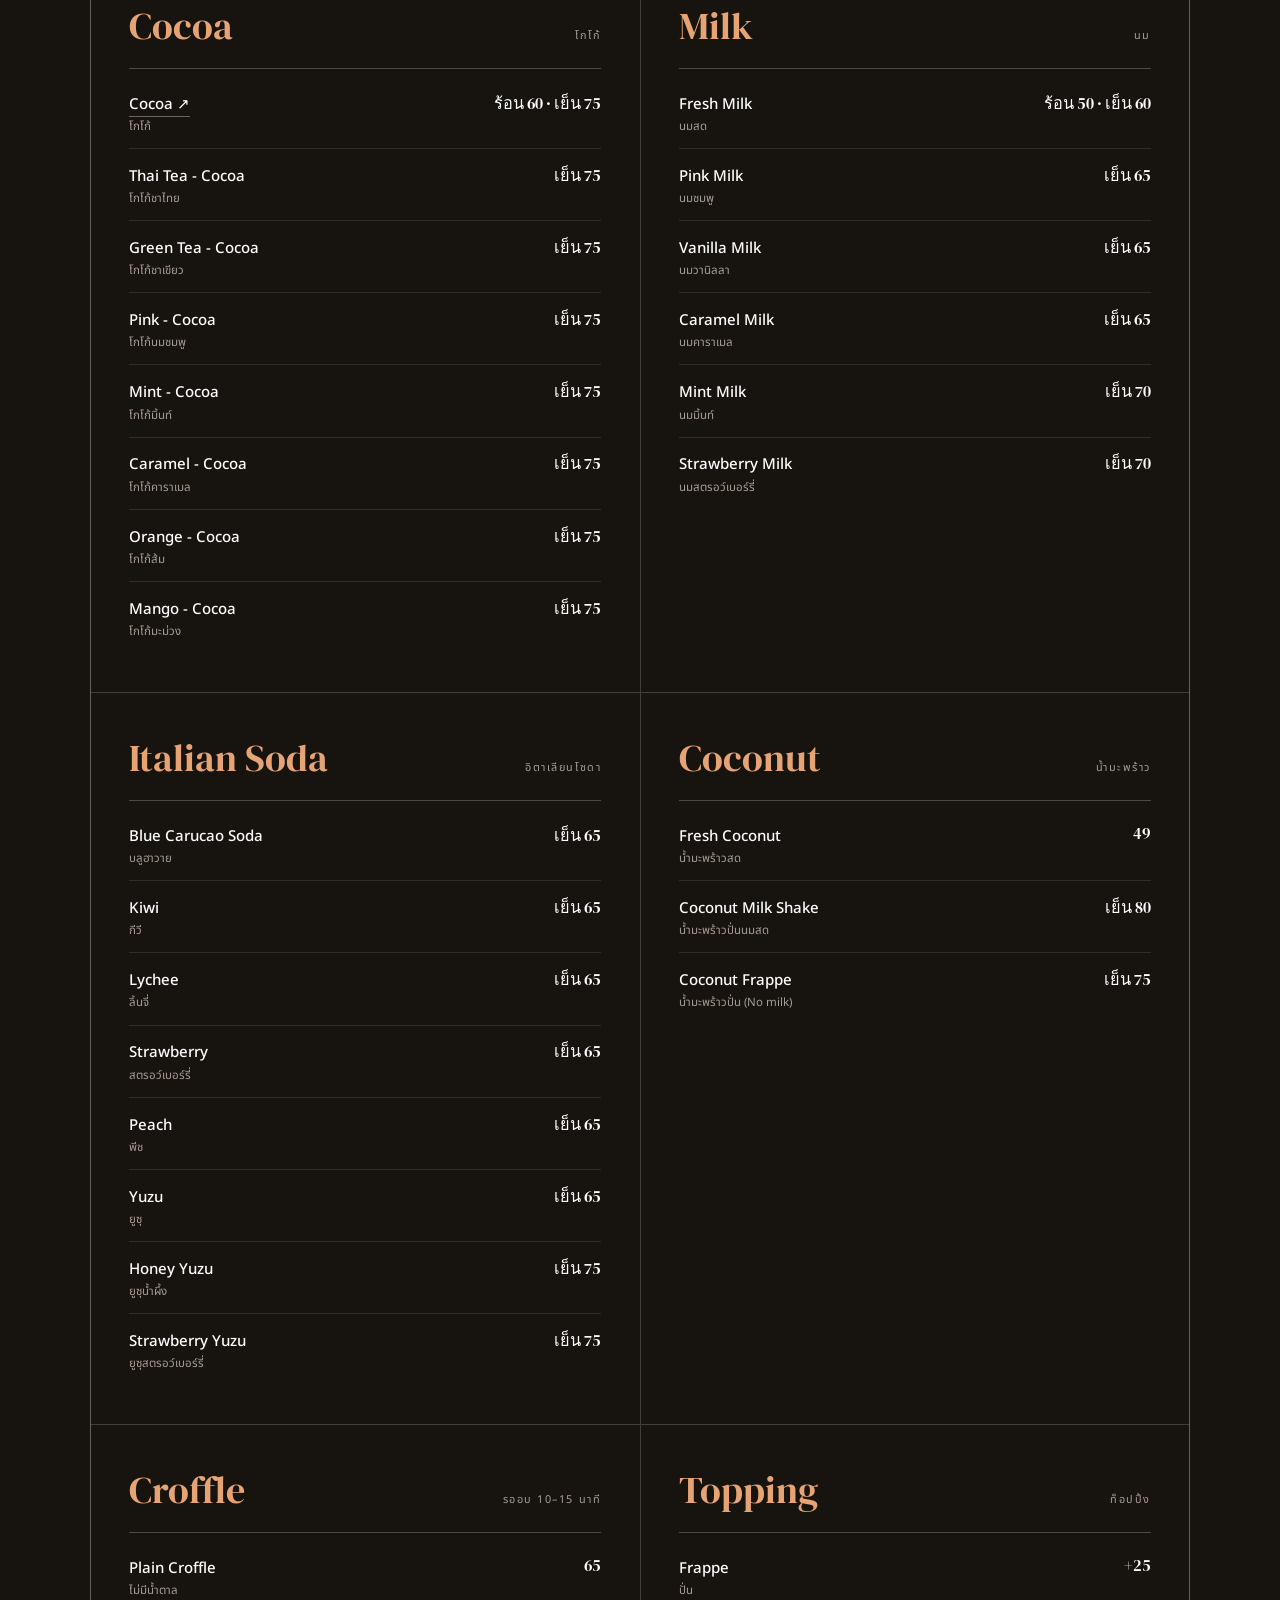
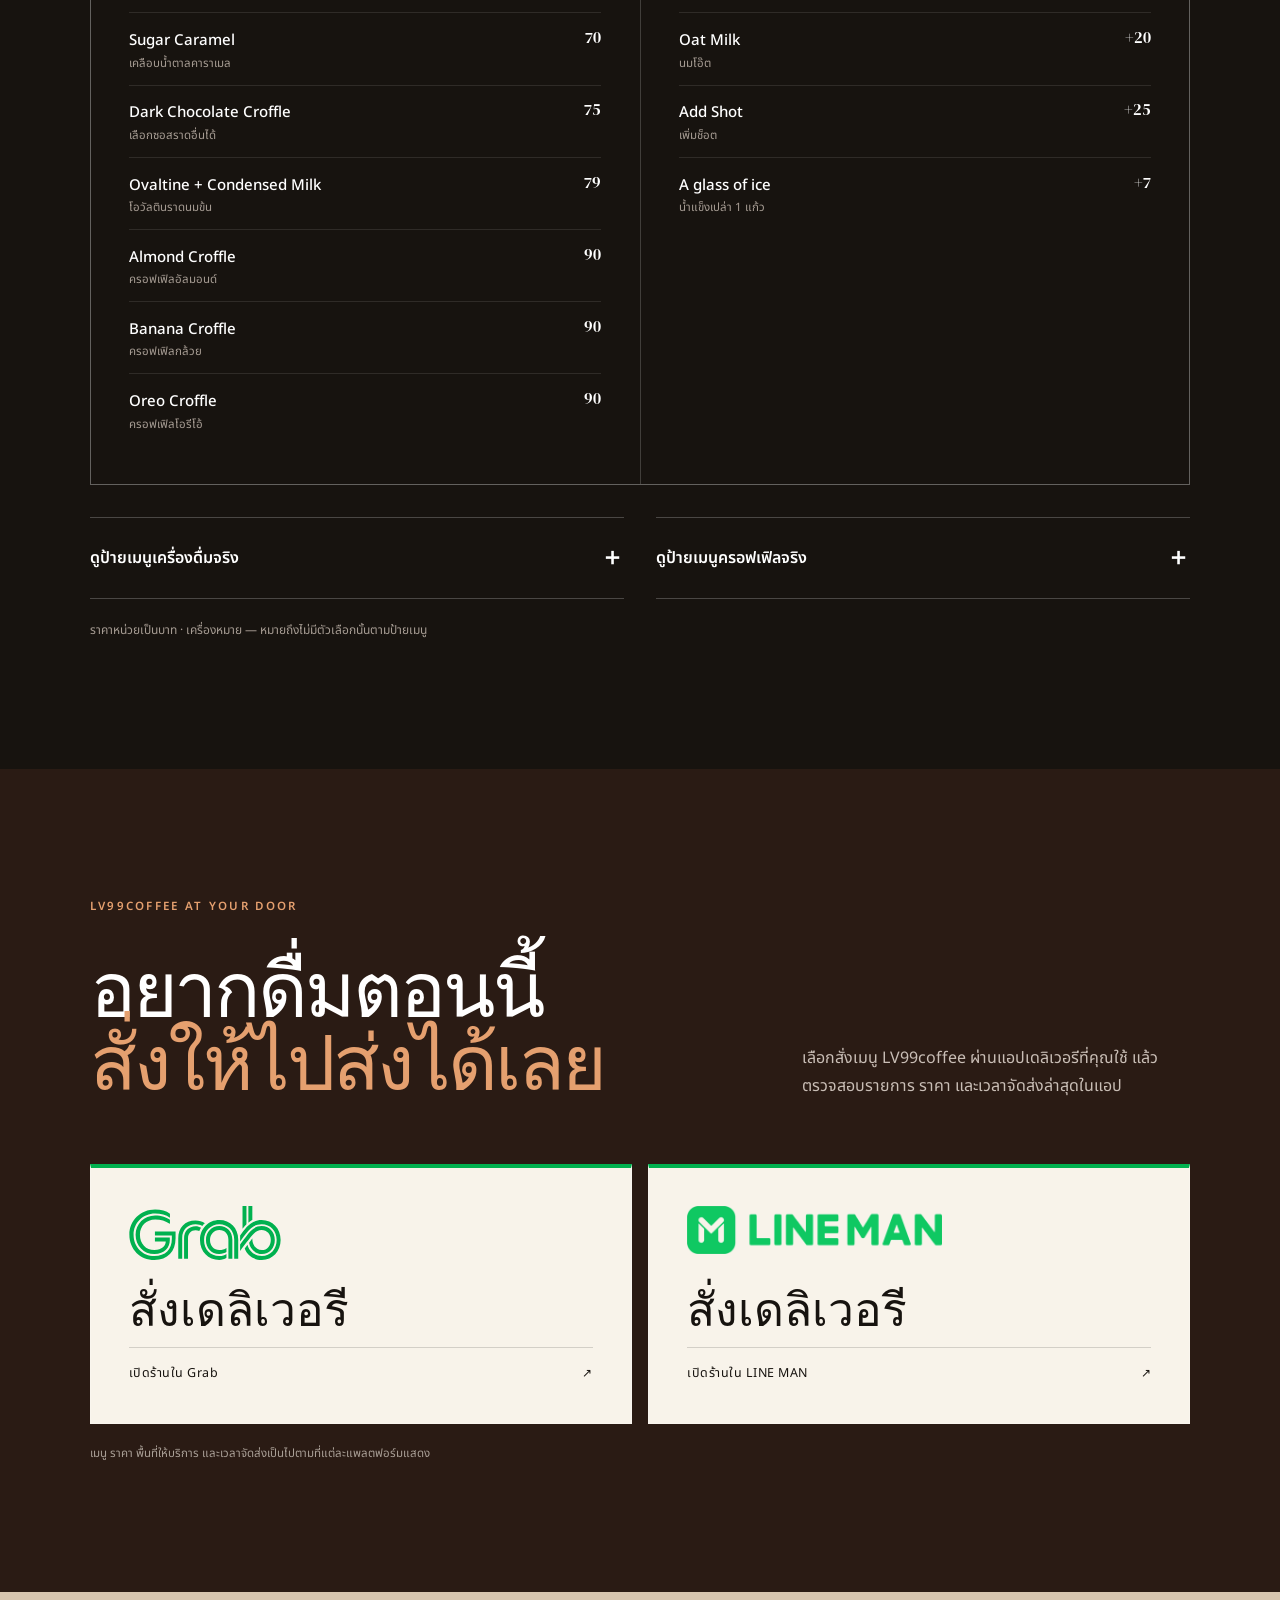
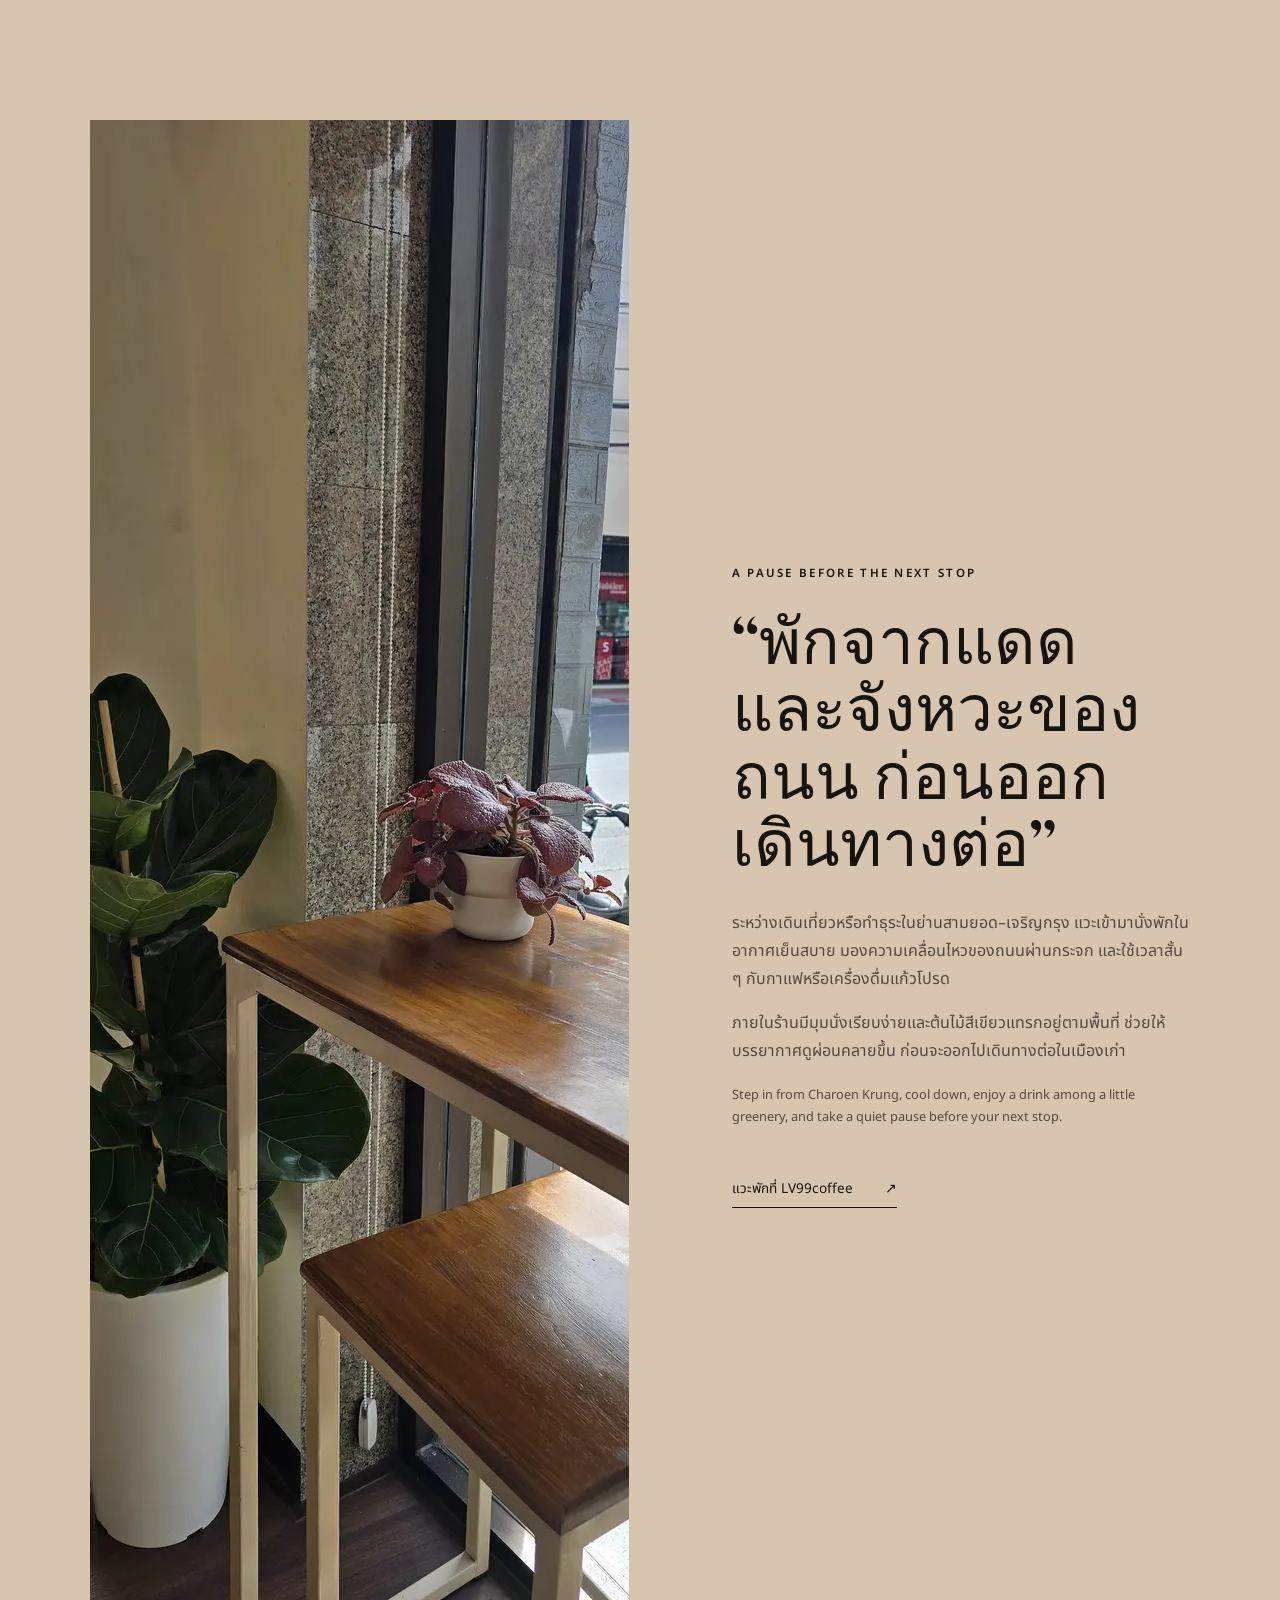
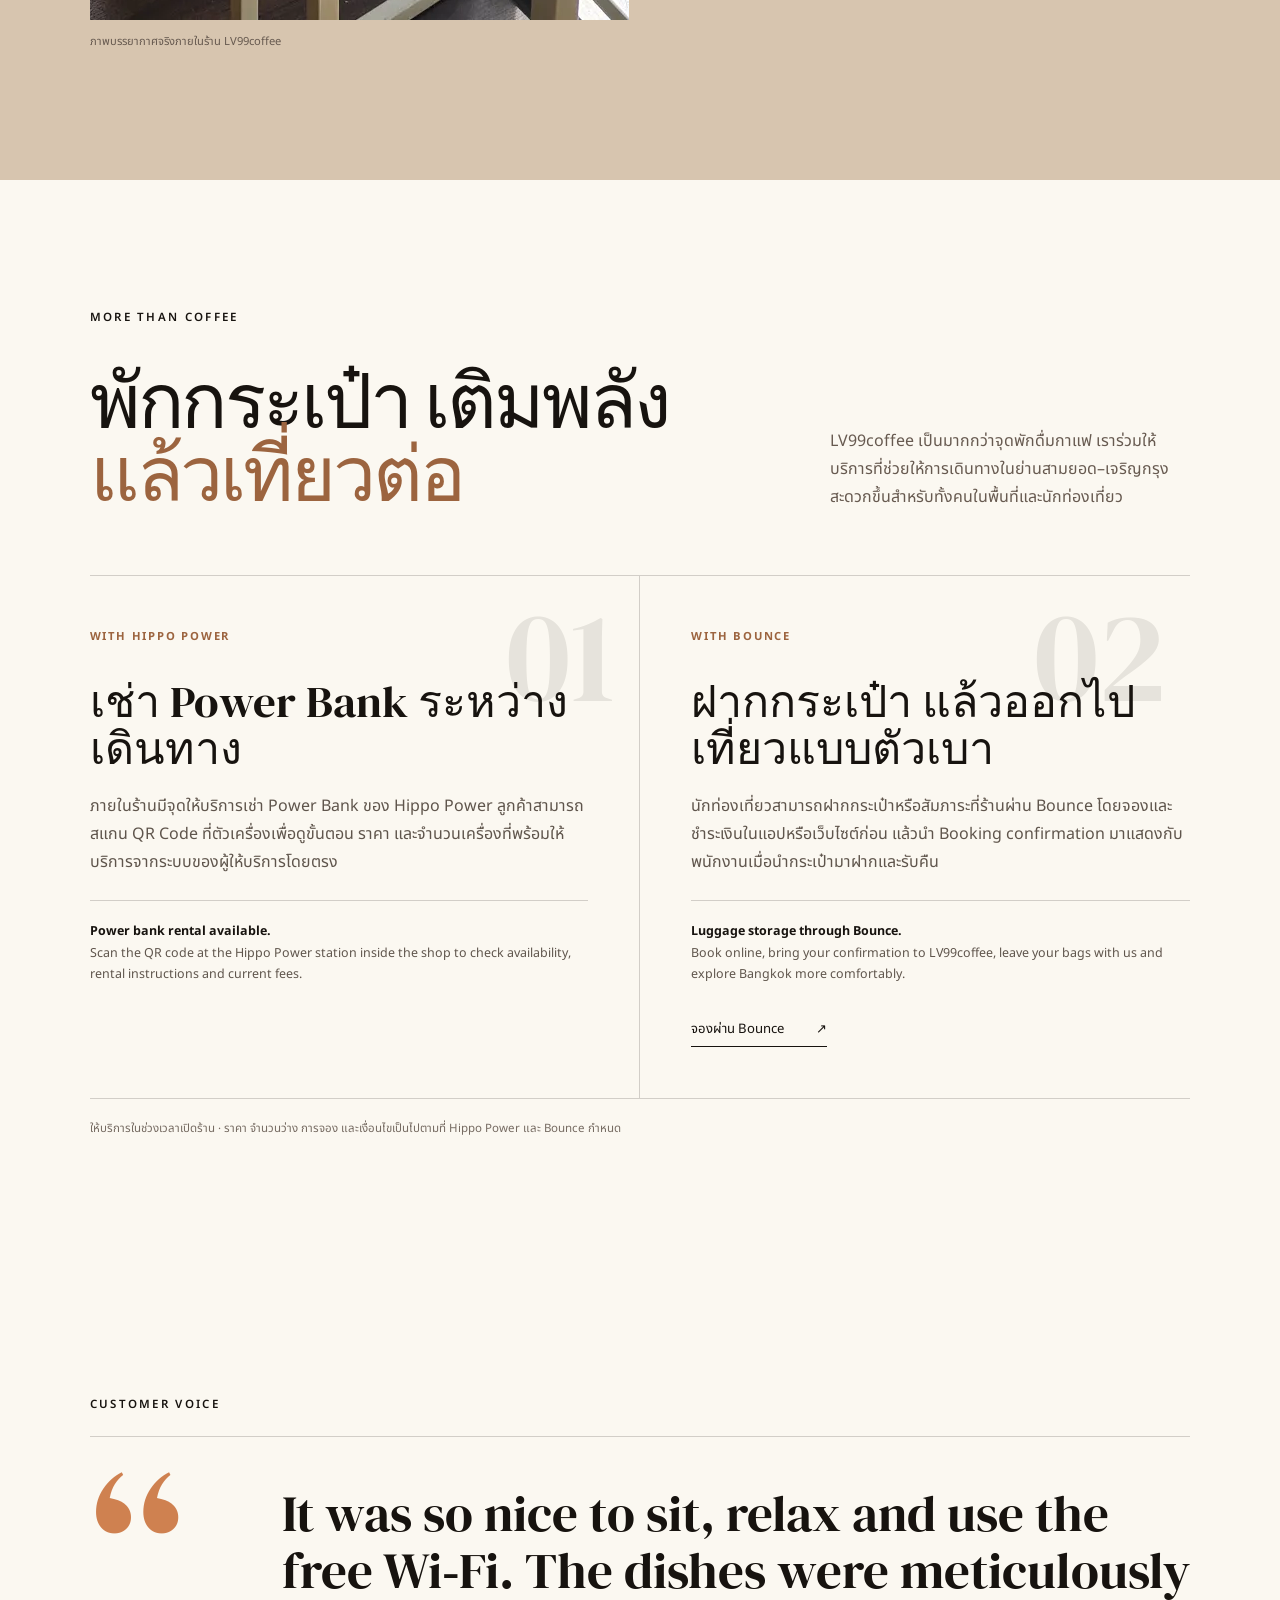
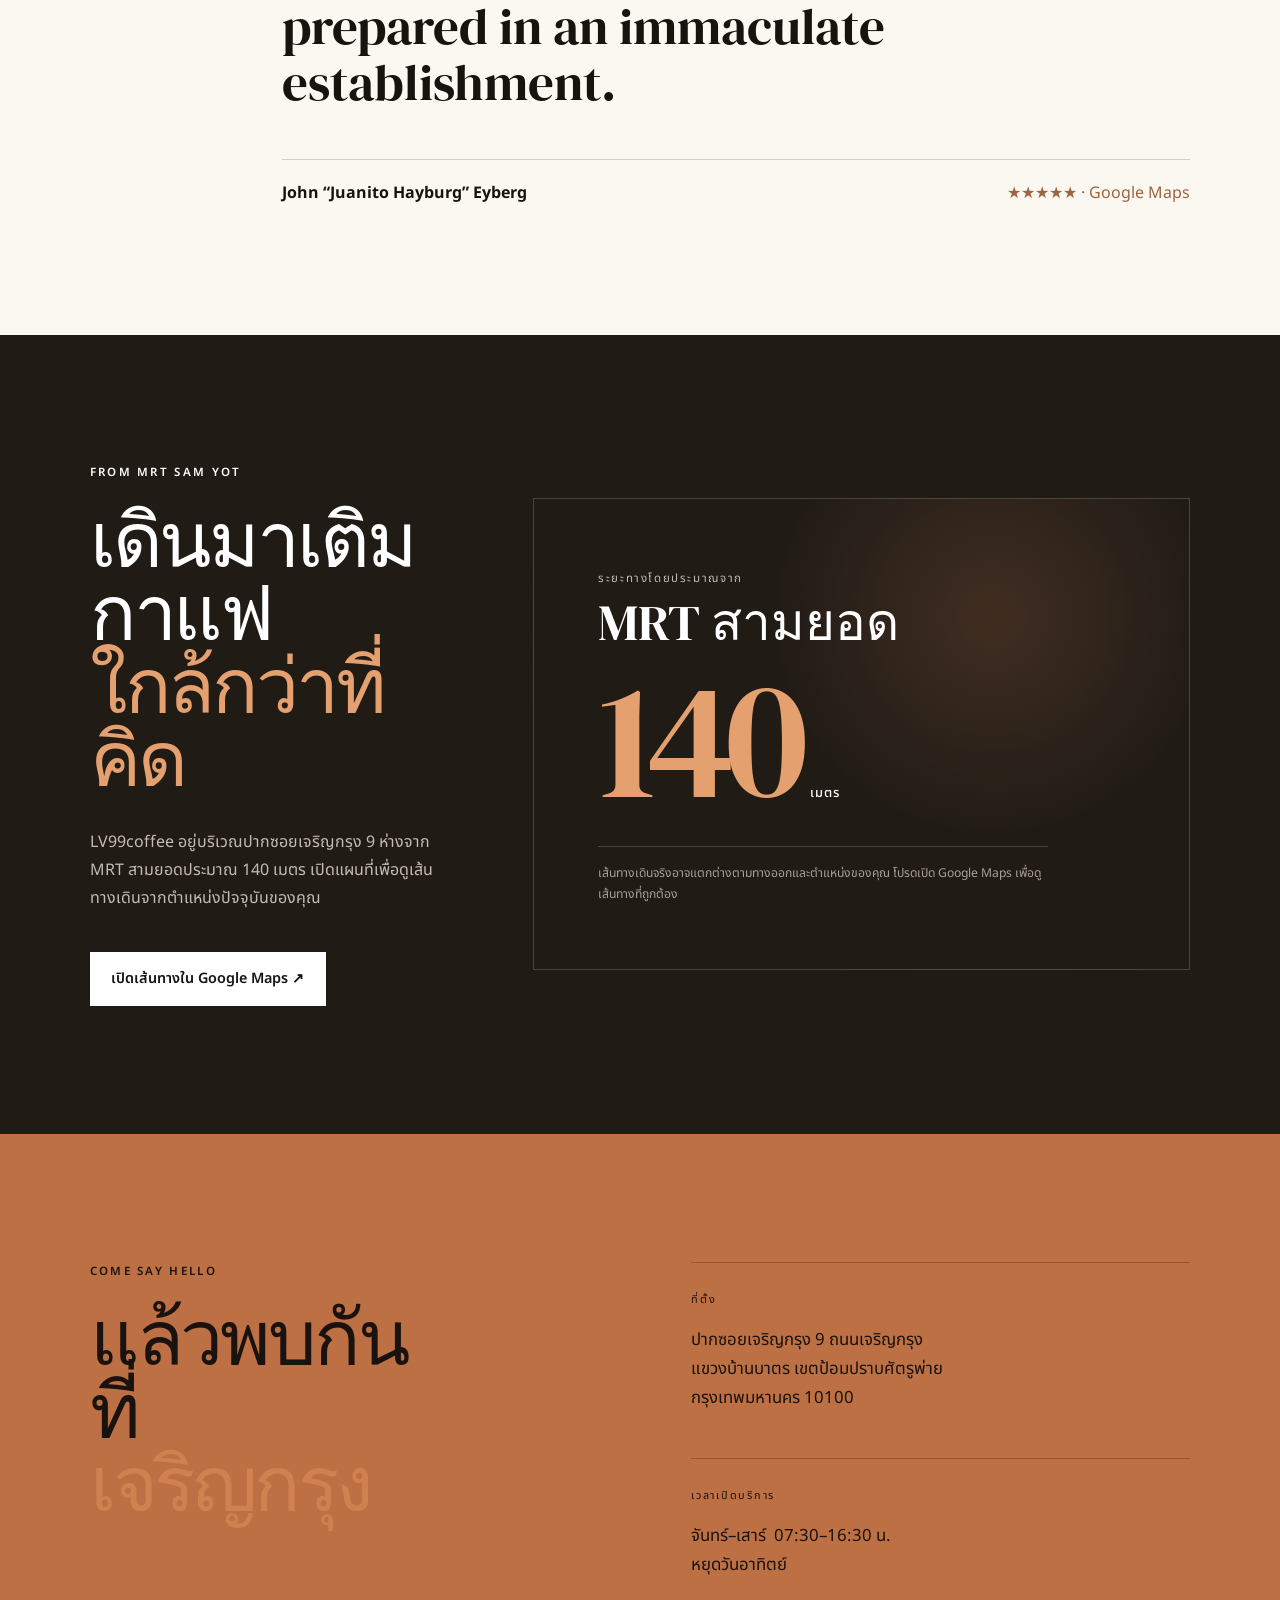
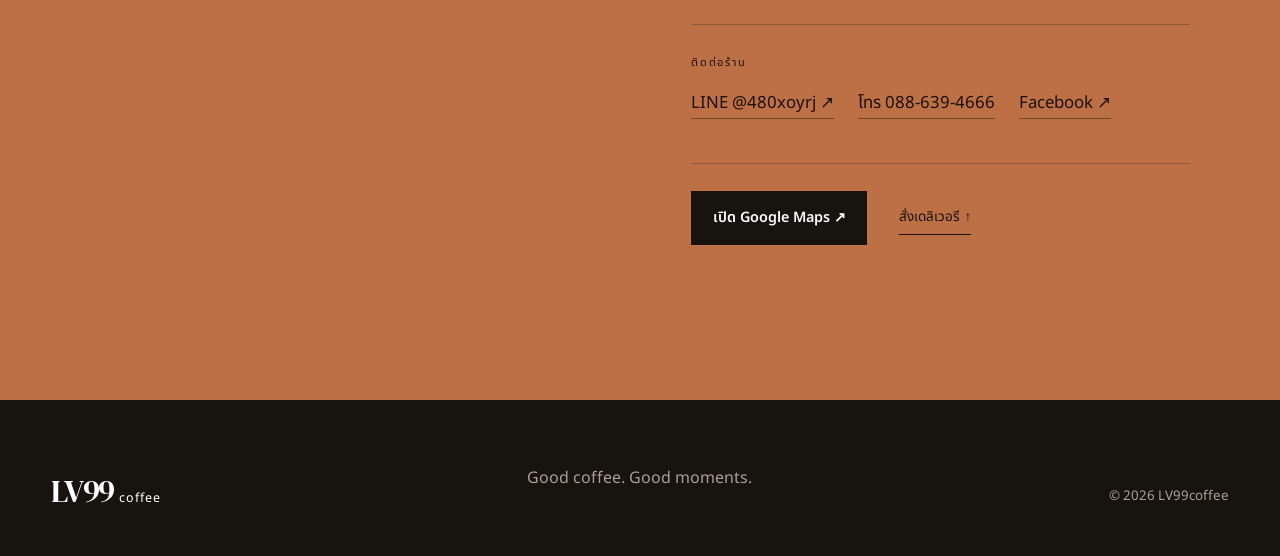
==== commit 2ba32fa0: "Refine delivery cards with brand logos" ====
--- a/index.html
+++ b/index.html
@@ -58,7 +58,7 @@
       <div class="source-menus"><details class="menu-board reveal"><summary>ดูป้ายเมนูเครื่องดื่มจริง <span>＋</span></summary><div class="menu-board-frame"><button class="menu-board-open" type="button" data-dialog-src="assets/images/lv99-menu-board.webp" data-dialog-alt="ป้ายเมนูเครื่องดื่มจริงของร้าน LV99coffee" data-dialog-caption="ป้ายเมนูเครื่องดื่มจริง · LV99coffee"><img src="assets/images/lv99-menu-board.webp" alt="ป้ายเมนูเครื่องดื่มจริงของร้าน LV99coffee — กดเพื่อเปิดเต็มจอ" width="2048" height="1152" loading="lazy"><span>เปิดภาพเต็มจอ ↗</span></button></div></details><details class="menu-board reveal"><summary>ดูป้ายเมนูครอฟเฟิลจริง <span>＋</span></summary><div class="menu-board-frame"><button class="menu-board-open" type="button" data-dialog-src="assets/images/lv99-croffle-board.webp" data-dialog-alt="ป้ายเมนูครอฟเฟิลจริงของร้าน LV99coffee" data-dialog-caption="ป้ายเมนูครอฟเฟิลจริง · LV99coffee"><img src="assets/images/lv99-croffle-board.webp" alt="ป้ายเมนูครอฟเฟิลจริงของร้าน LV99coffee — กดเพื่อเปิดเต็มจอ" width="2048" height="1152" loading="lazy"><span>เปิดภาพเต็มจอ ↗</span></button></div></details></div>
       <p class="menu-note">ราคาหน่วยเป็นบาท · เครื่องหมาย — หมายถึงไม่มีตัวเลือกนั้นตามป้ายเมนู</p>
     </section>
-    <section class="delivery section" id="delivery" aria-labelledby="delivery-title"><header class="delivery-heading reveal"><p class="eyebrow">LV99coffee at your door</p><h2 id="delivery-title">อยากดื่มตอนนี้<br><span>สั่งให้ไปส่งได้เลย</span></h2><p>เลือกสั่งเมนู LV99coffee ผ่านแอปเดลิเวอรีที่คุณใช้ แล้วตรวจสอบรายการ ราคา และเวลาจัดส่งล่าสุดในแอป</p></header><div class="delivery-grid reveal"><a class="delivery-card delivery-grab" href="https://r.grab.com/g/6-20260905_121633_26bfd17a1ec94d88992dd4b845d9ee0a_MEXMPS-3-C35JVJKAL63HGJ" target="_blank" rel="noopener" aria-label="สั่ง LV99coffee ผ่าน Grab"><span class="delivery-brand">Grab</span><strong>สั่งผ่าน Grab</strong><small>เปิดร้านใน Grab ↗</small></a><a class="delivery-card delivery-lineman" href="https://lin.ee/ONmKM3F?openExternalBrowser=1" target="_blank" rel="noopener" aria-label="สั่ง LV99coffee ผ่าน LINE MAN"><span class="delivery-brand">LINE MAN</span><strong>สั่งผ่าน LINE MAN</strong><small>เปิดร้านใน LINE MAN ↗</small></a></div><p class="delivery-note reveal">เมนู ราคา พื้นที่ให้บริการ และเวลาจัดส่งเป็นไปตามที่แต่ละแพลตฟอร์มแสดง</p></section>
+    <section class="delivery section" id="delivery" aria-labelledby="delivery-title"><header class="delivery-heading reveal"><p class="eyebrow">LV99coffee at your door</p><h2 id="delivery-title">อยากดื่มตอนนี้<br><span>สั่งให้ไปส่งได้เลย</span></h2><p>เลือกสั่งเมนู LV99coffee ผ่านแอปเดลิเวอรีที่คุณใช้ แล้วตรวจสอบรายการ ราคา และเวลาจัดส่งล่าสุดในแอป</p></header><div class="delivery-grid reveal"><a class="delivery-card delivery-grab" href="https://r.grab.com/g/6-20260905_121633_26bfd17a1ec94d88992dd4b845d9ee0a_MEXMPS-3-C35JVJKAL63HGJ" target="_blank" rel="noopener" aria-label="สั่ง LV99coffee ผ่าน Grab"><span class="delivery-logo"><img src="assets/brands/grab-logo.svg" alt="Grab" width="191" height="68" loading="lazy"></span><strong>สั่งเดลิเวอรี</strong><small>เปิดร้านใน Grab <span aria-hidden="true">↗</span></small></a><a class="delivery-card delivery-lineman" href="https://lin.ee/ONmKM3F?openExternalBrowser=1" target="_blank" rel="noopener" aria-label="สั่ง LV99coffee ผ่าน LINE MAN"><span class="delivery-logo"><img src="assets/brands/line-man-logo.png" alt="LINE MAN" width="540" height="102" loading="lazy"></span><strong>สั่งเดลิเวอรี</strong><small>เปิดร้านใน LINE MAN <span aria-hidden="true">↗</span></small></a></div><p class="delivery-note reveal">เมนู ราคา พื้นที่ให้บริการ และเวลาจัดส่งเป็นไปตามที่แต่ละแพลตฟอร์มแสดง</p></section>
     <section class="ritual section"><figure class="ritual-media reveal"><img src="assets/images/lv99-store-pause.webp" alt="มุมนั่งติดกระจกและต้นไม้ภายในร้าน LV99coffee มองเห็นถนนเจริญกรุง" width="1200" height="1500" loading="lazy"><figcaption>ภาพบรรยากาศจริงภายในร้าน LV99coffee</figcaption></figure><div class="ritual-copy reveal"><p class="eyebrow">A pause before the next stop</p><blockquote>“พักจากแดดและจังหวะของถนน ก่อนออกเดินทางต่อ”</blockquote><p>ระหว่างเดินเที่ยวหรือทำธุระในย่านสามยอด–เจริญกรุง แวะเข้ามานั่งพักในอากาศเย็นสบาย มองความเคลื่อนไหวของถนนผ่านกระจก และใช้เวลาสั้น ๆ กับกาแฟหรือเครื่องดื่มแก้วโปรด</p><p>ภายในร้านมีมุมนั่งเรียบง่ายและต้นไม้สีเขียวแทรกอยู่ตามพื้นที่ ช่วยให้บรรยากาศดูผ่อนคลายขึ้น ก่อนจะออกไปเดินทางต่อในเมืองเก่า</p><p class="ritual-en" lang="en">Step in from Charoen Krung, cool down, enjoy a drink among a little greenery, and take a quiet pause before your next stop.</p><a class="arrow-link" href="https://maps.app.goo.gl/upwLs7Lys3qoL3d98" target="_blank" rel="noopener">แวะพักที่ LV99coffee <span>↗</span></a></div></section>
     <section class="services section" id="services" aria-labelledby="services-title">
       <header class="services-heading reveal"><p class="eyebrow">More than coffee</p><h2 id="services-title">พักกระเป๋า เติมพลัง<br><span>แล้วเที่ยวต่อ</span></h2><p>LV99coffee เป็นมากกว่าจุดพักดื่มกาแฟ เราร่วมให้บริการที่ช่วยให้การเดินทางในย่านสามยอด–เจริญกรุงสะดวกขึ้นสำหรับทั้งคนในพื้นที่และนักท่องเที่ยว</p></header>
--- a/css/interactions.css
+++ b/css/interactions.css
@@ -79,14 +79,15 @@
 .delivery-heading h2 span { display: block; color: #e5a06f; }
 .delivery-heading > p:last-child { margin: 0; color: #c9beb6; max-width: 520px; }
 .delivery-grid { display: grid; grid-template-columns: 1fr 1fr; gap: 1rem; margin-top: 4rem; }
-.delivery-card { min-height: 230px; padding: clamp(1.5rem,3vw,2.8rem); display: flex; flex-direction: column; justify-content: flex-end; border: 1px solid rgba(255,255,255,.2); transition: transform .25s ease,background .25s ease,color .25s ease; }
-.delivery-card:hover { transform: translateY(-4px); }
+.delivery-card { min-height: 260px; padding: clamp(1.5rem,3vw,2.8rem); display: flex; flex-direction: column; justify-content: flex-end; border: 1px solid rgba(255,255,255,.2); background: #f8f3ea; color: var(--ink); transition: transform .25s ease,background .25s ease,border-color .25s ease; }
+.delivery-card:hover { transform: translateY(-4px); background: #fff; border-color: #00b14f; }
 .delivery-card:focus-visible { outline-color: #fff; }
-.delivery-brand { margin-bottom: auto; font-size: .75rem; font-weight: 700; letter-spacing: .15em; text-transform: uppercase; }
-.delivery-card strong { font: 400 clamp(2rem,4vw,4rem)/1 var(--serif); }
-.delivery-card small { margin-top: .8rem; font-size: .78rem; letter-spacing: .04em; }
-.delivery-grab { background: #00b14f; color: #071d10; }
-.delivery-lineman { background: #fff; color: #17130f; }
+.delivery-logo { min-height: 76px; margin-bottom: auto; display: flex; align-items: flex-start; }
+.delivery-logo img { width: auto; height: 54px; object-fit: contain; object-position: left top; }
+.delivery-lineman .delivery-logo img { height: 48px; }
+.delivery-card strong { font: 400 clamp(2rem,3.6vw,3.5rem)/1 var(--serif); }
+.delivery-card small { display: flex; justify-content: space-between; gap: 1rem; margin-top: .9rem; padding-top: .9rem; border-top: 1px solid rgba(23,19,15,.16); font-size: .78rem; letter-spacing: .04em; }
+.delivery-grab,.delivery-lineman { border-top: 4px solid #00b14f; }
 .delivery-note { margin: 1.25rem 0 0; color: #a99f96; font-size: .72rem; }
 .contact-links { display: flex; flex-wrap: wrap; gap: .65rem 1.5rem; }
 .contact-links a { border-bottom: 1px solid rgba(23,19,15,.45); }
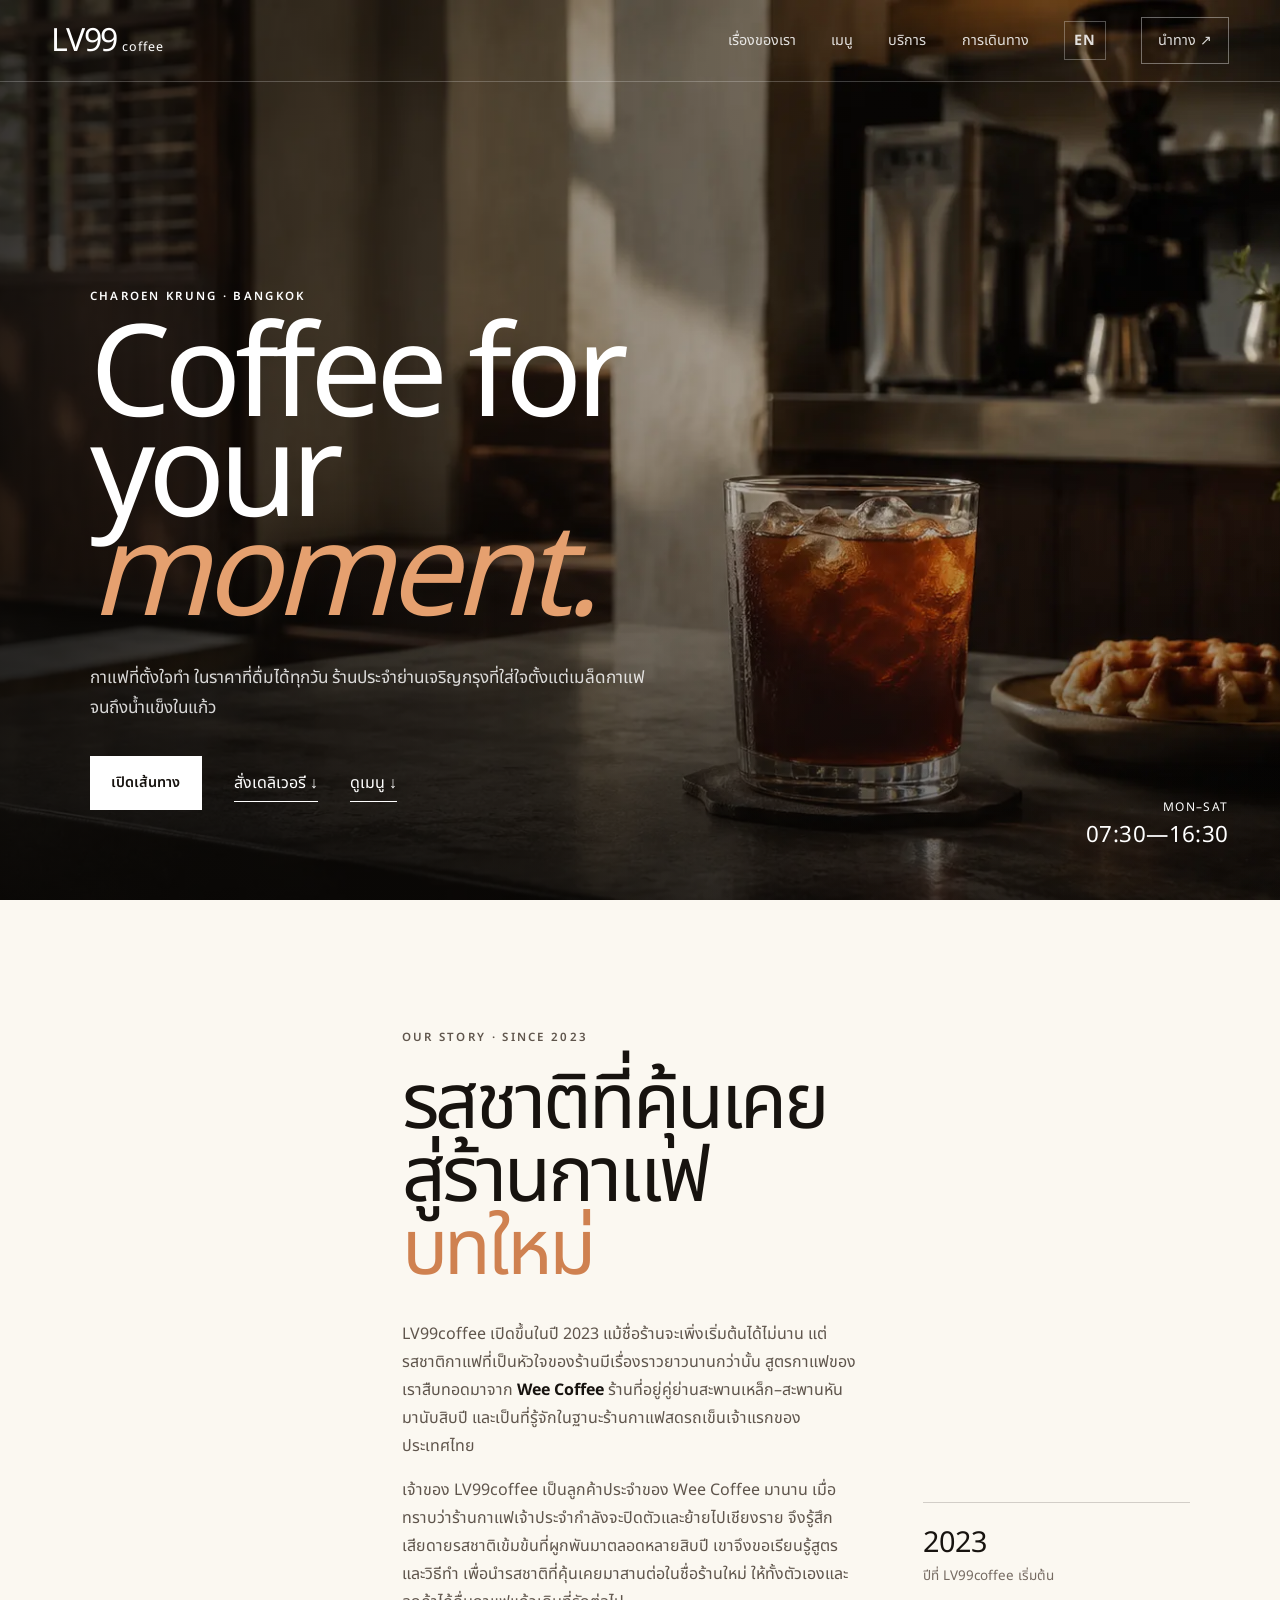
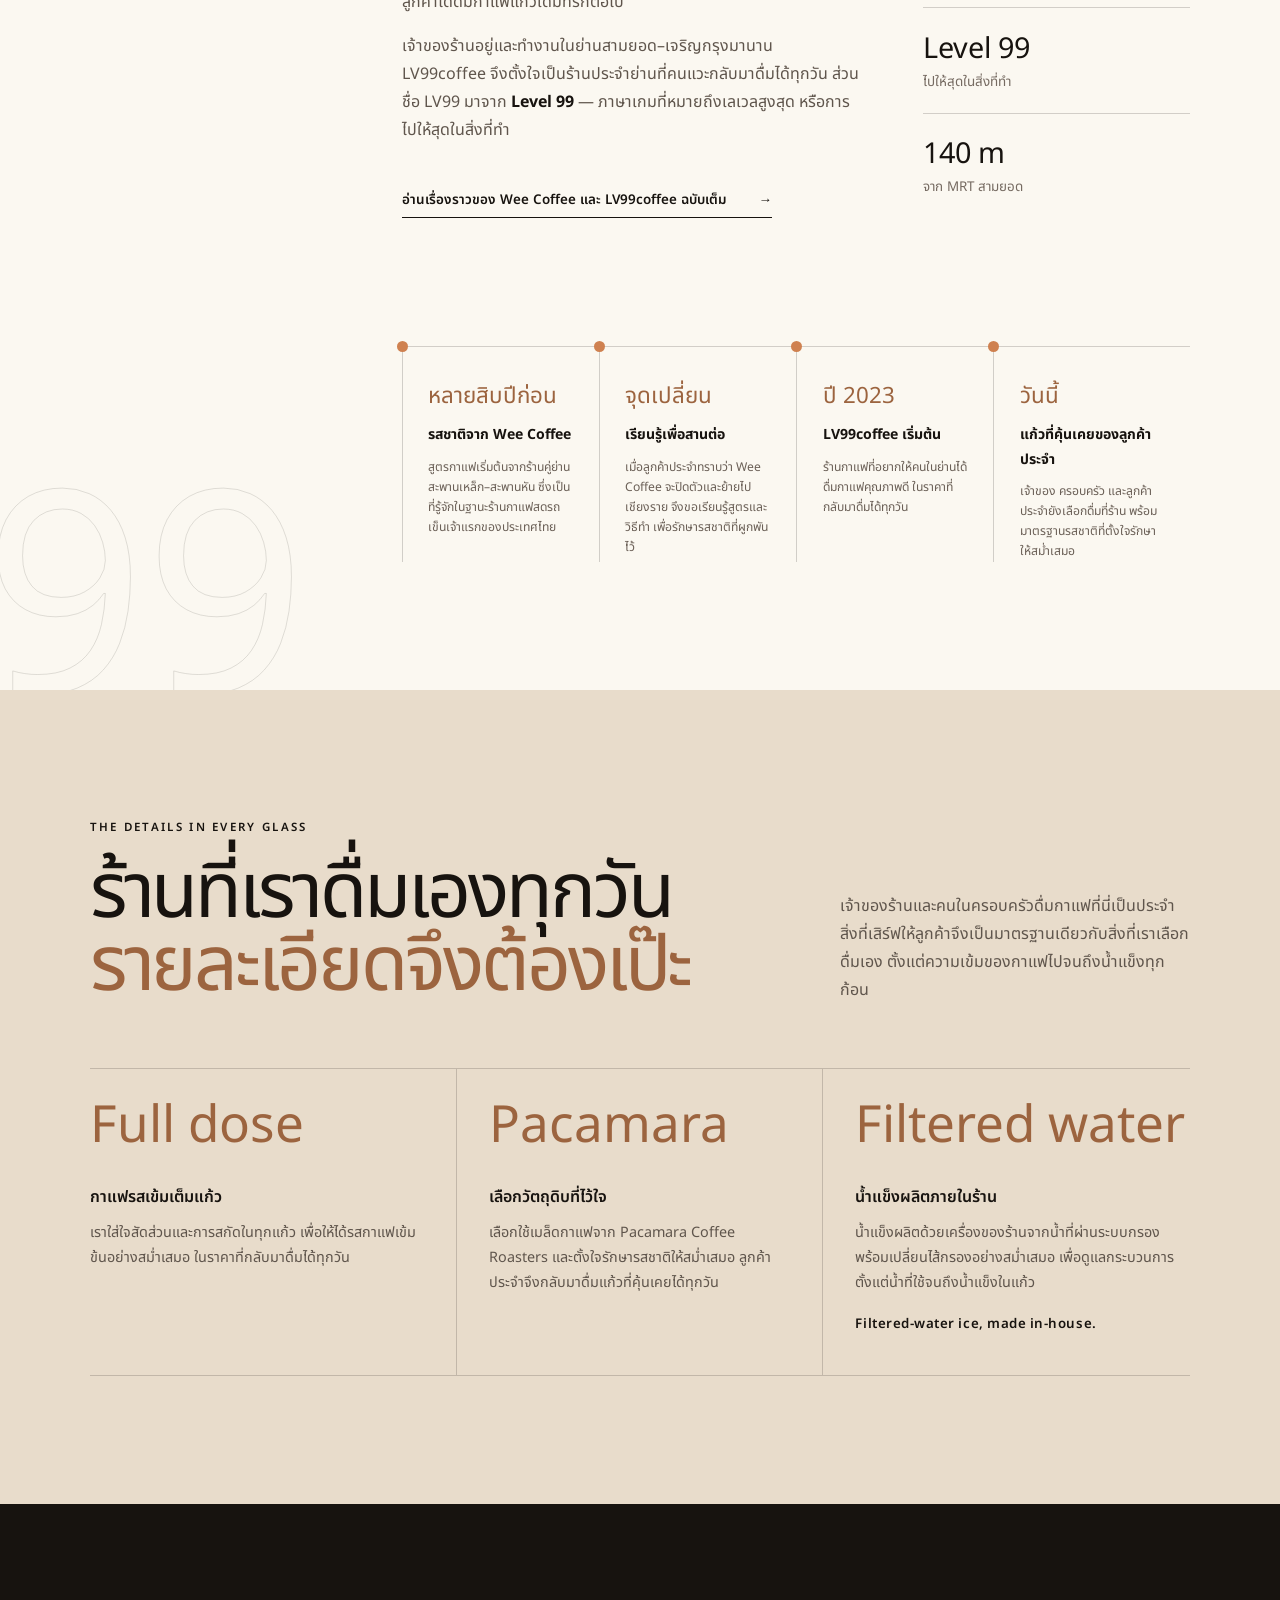
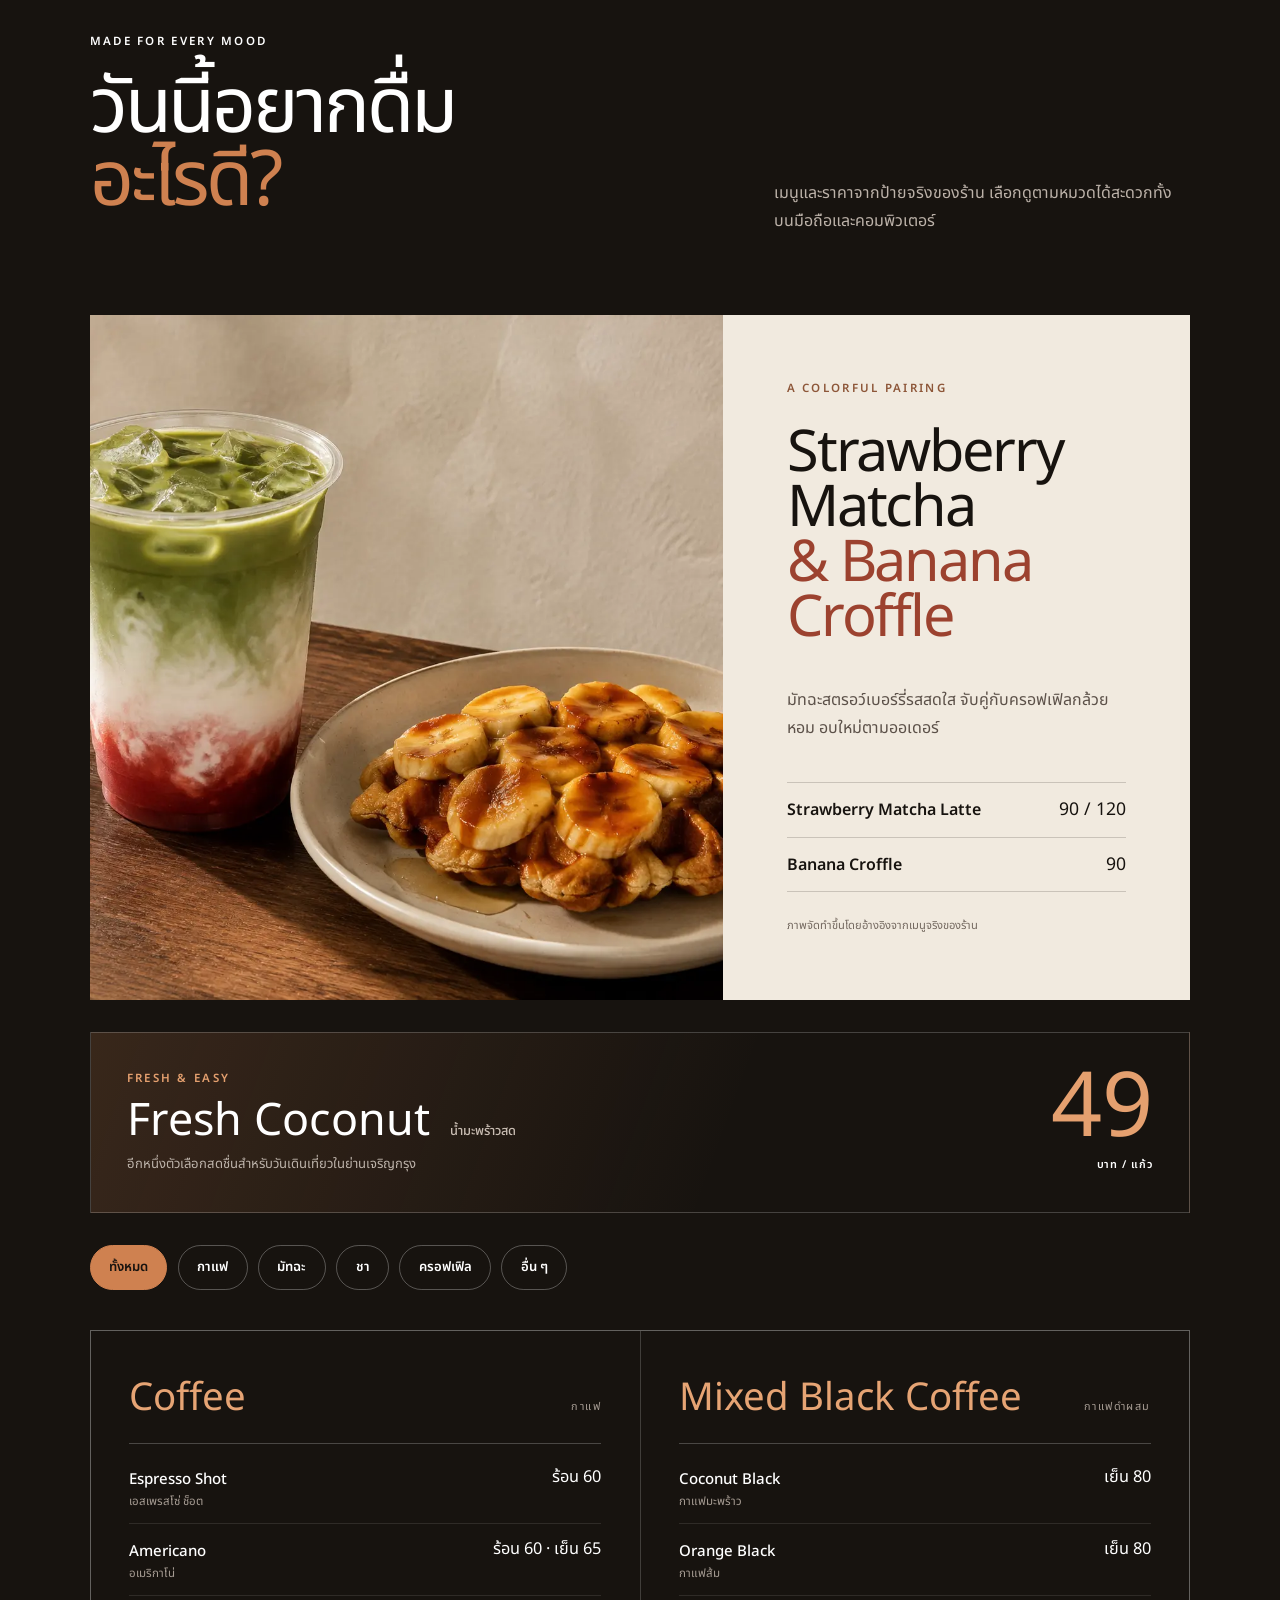
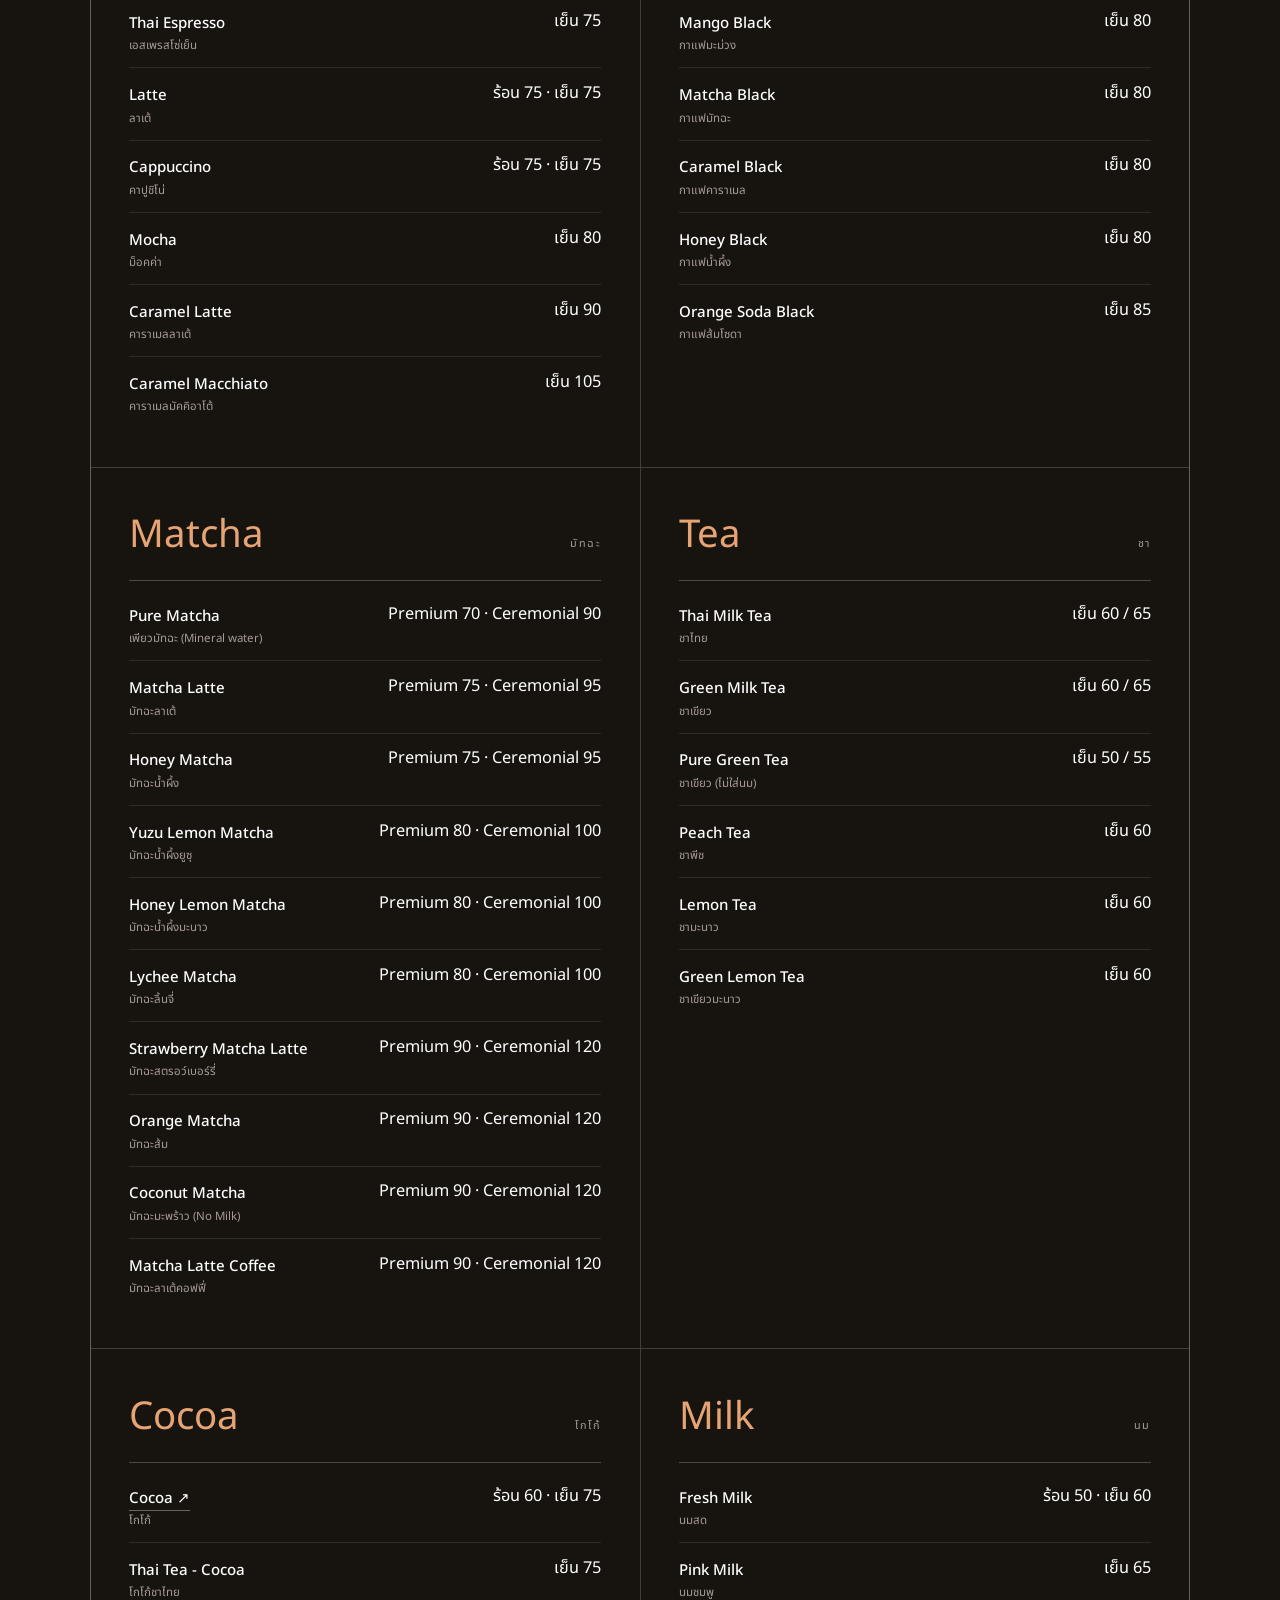
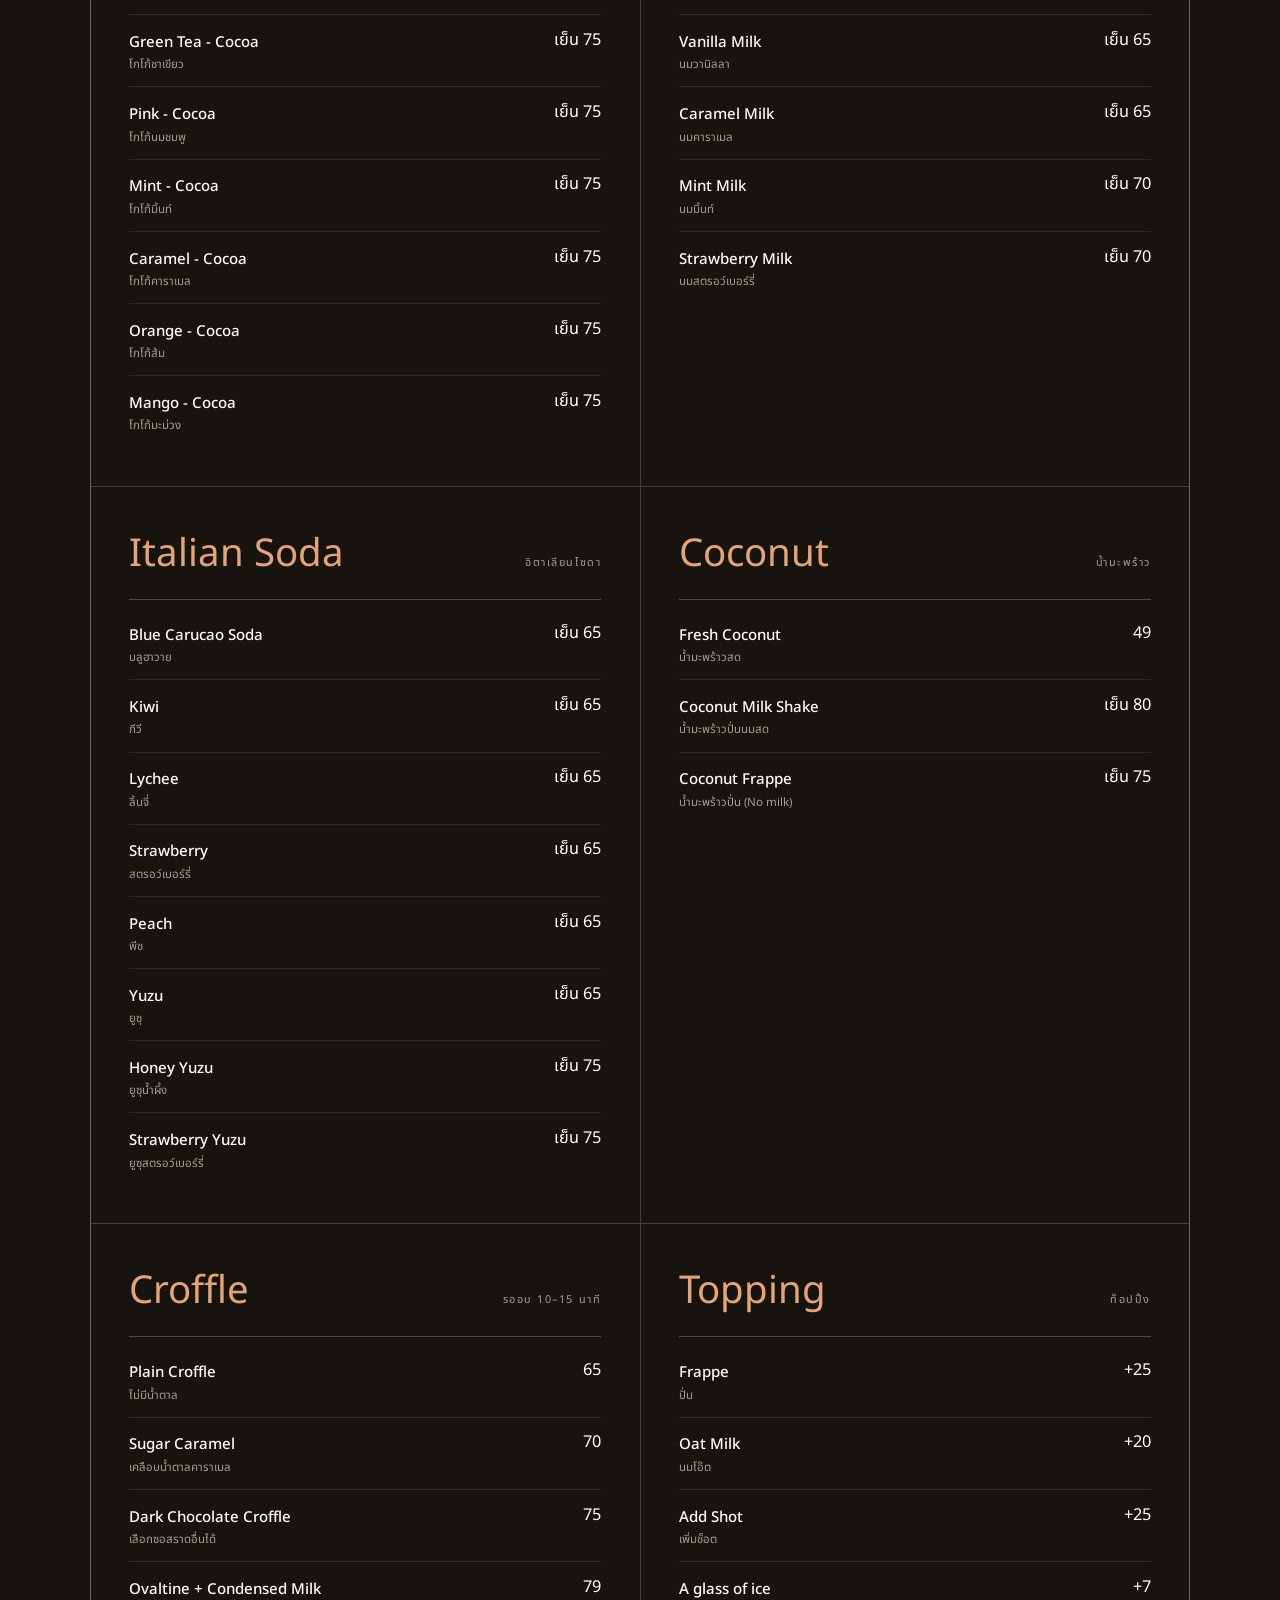
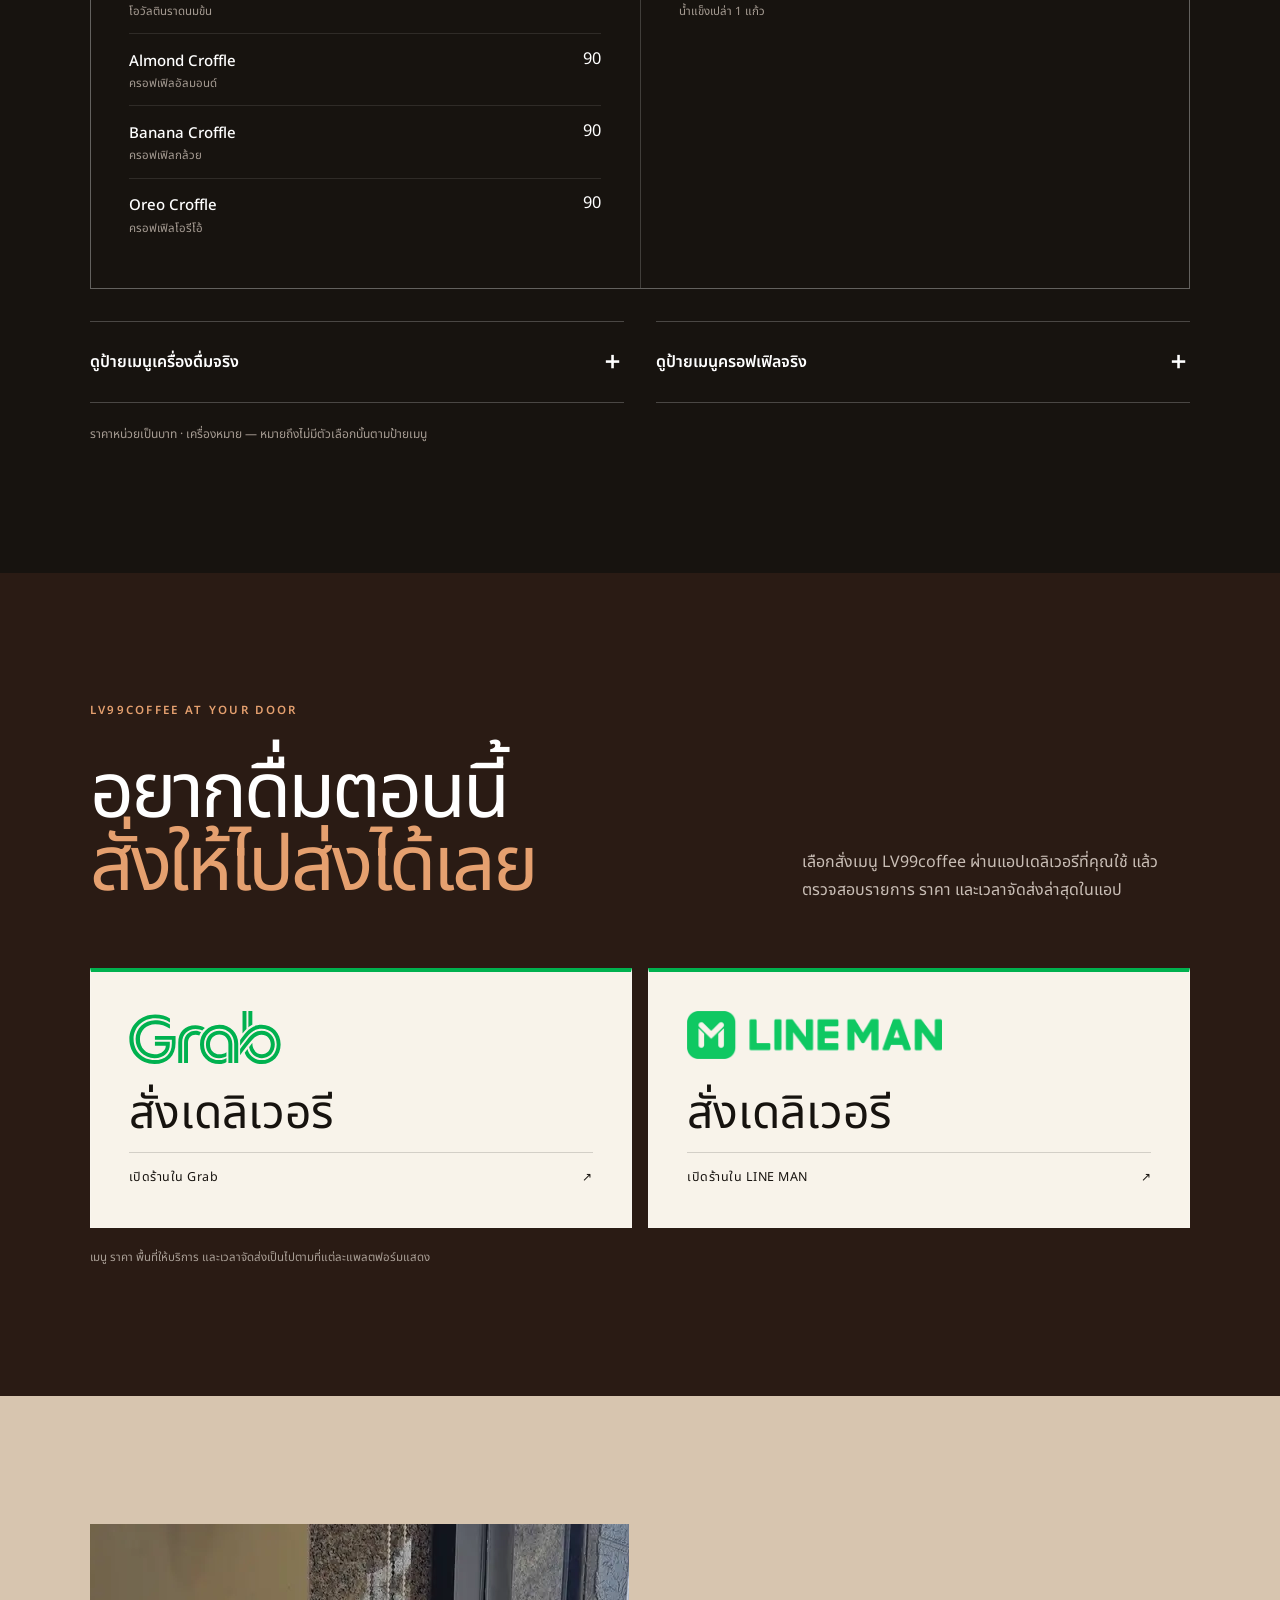
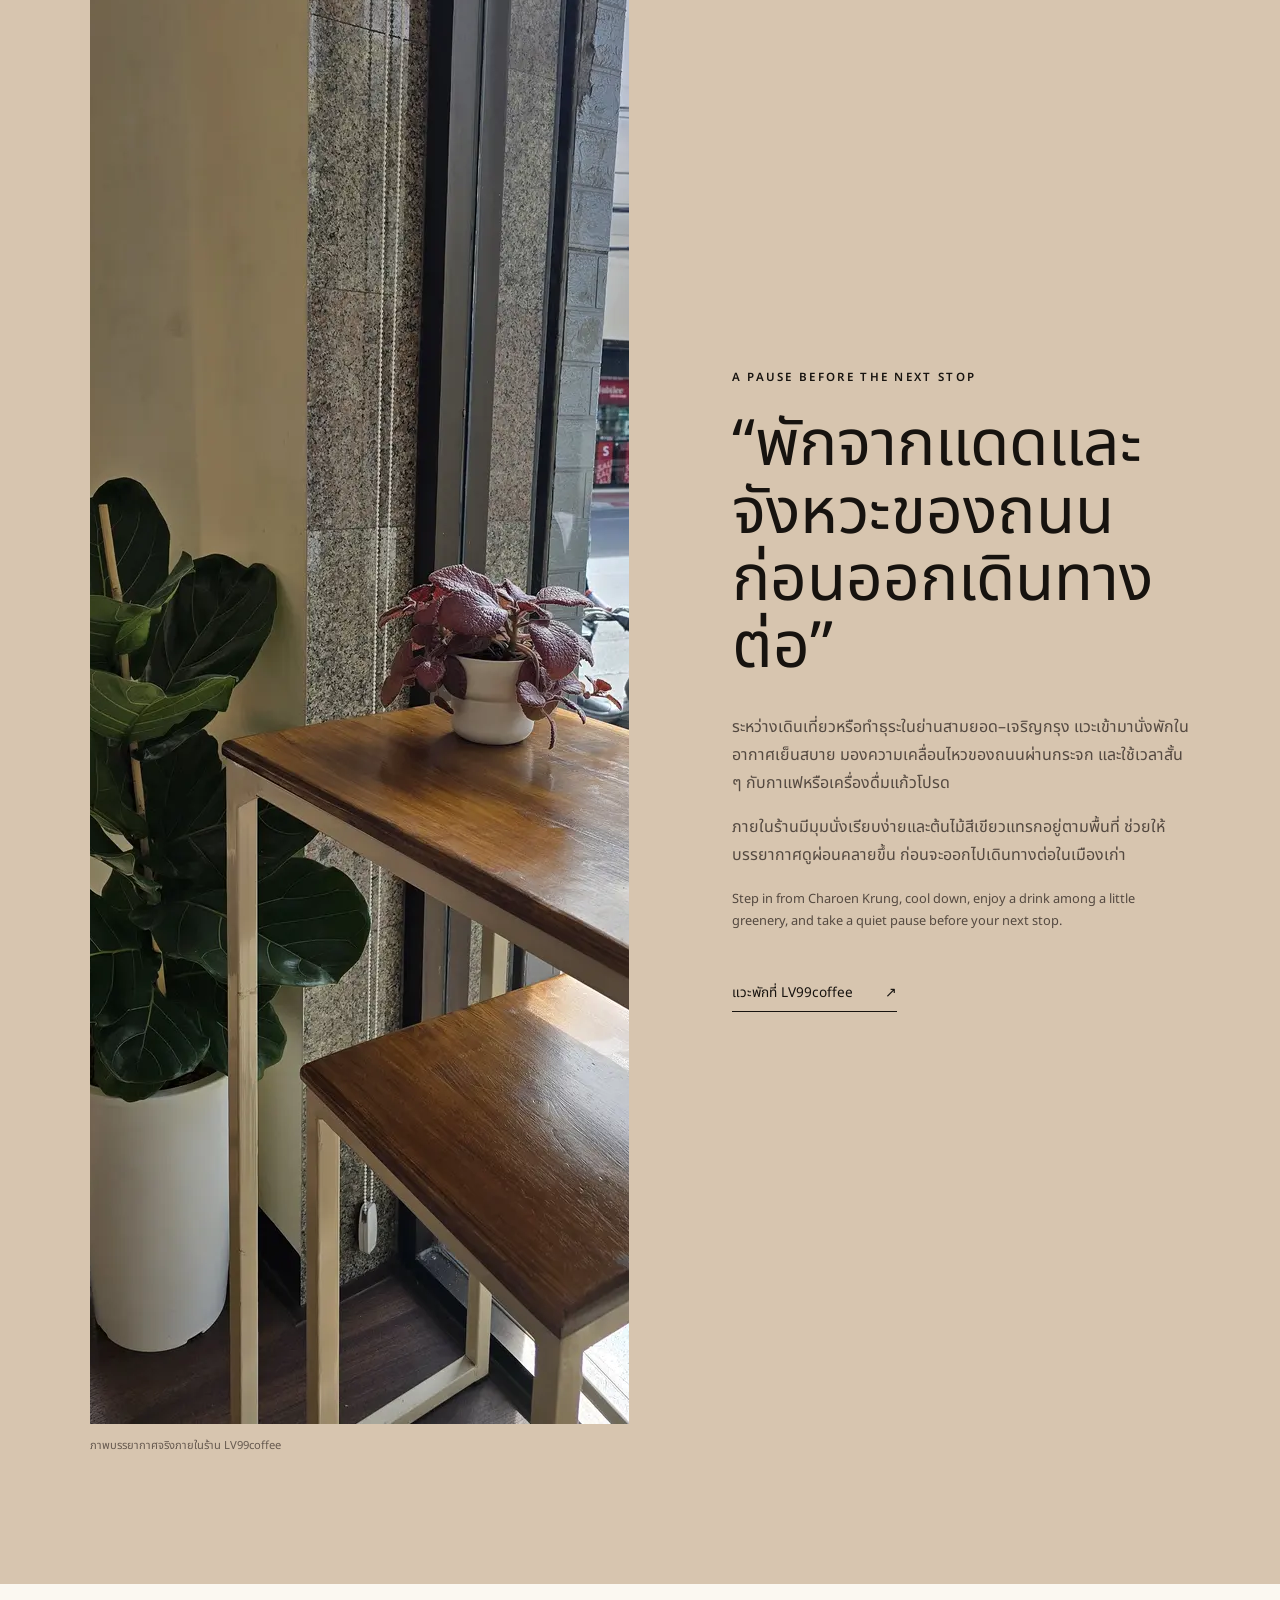
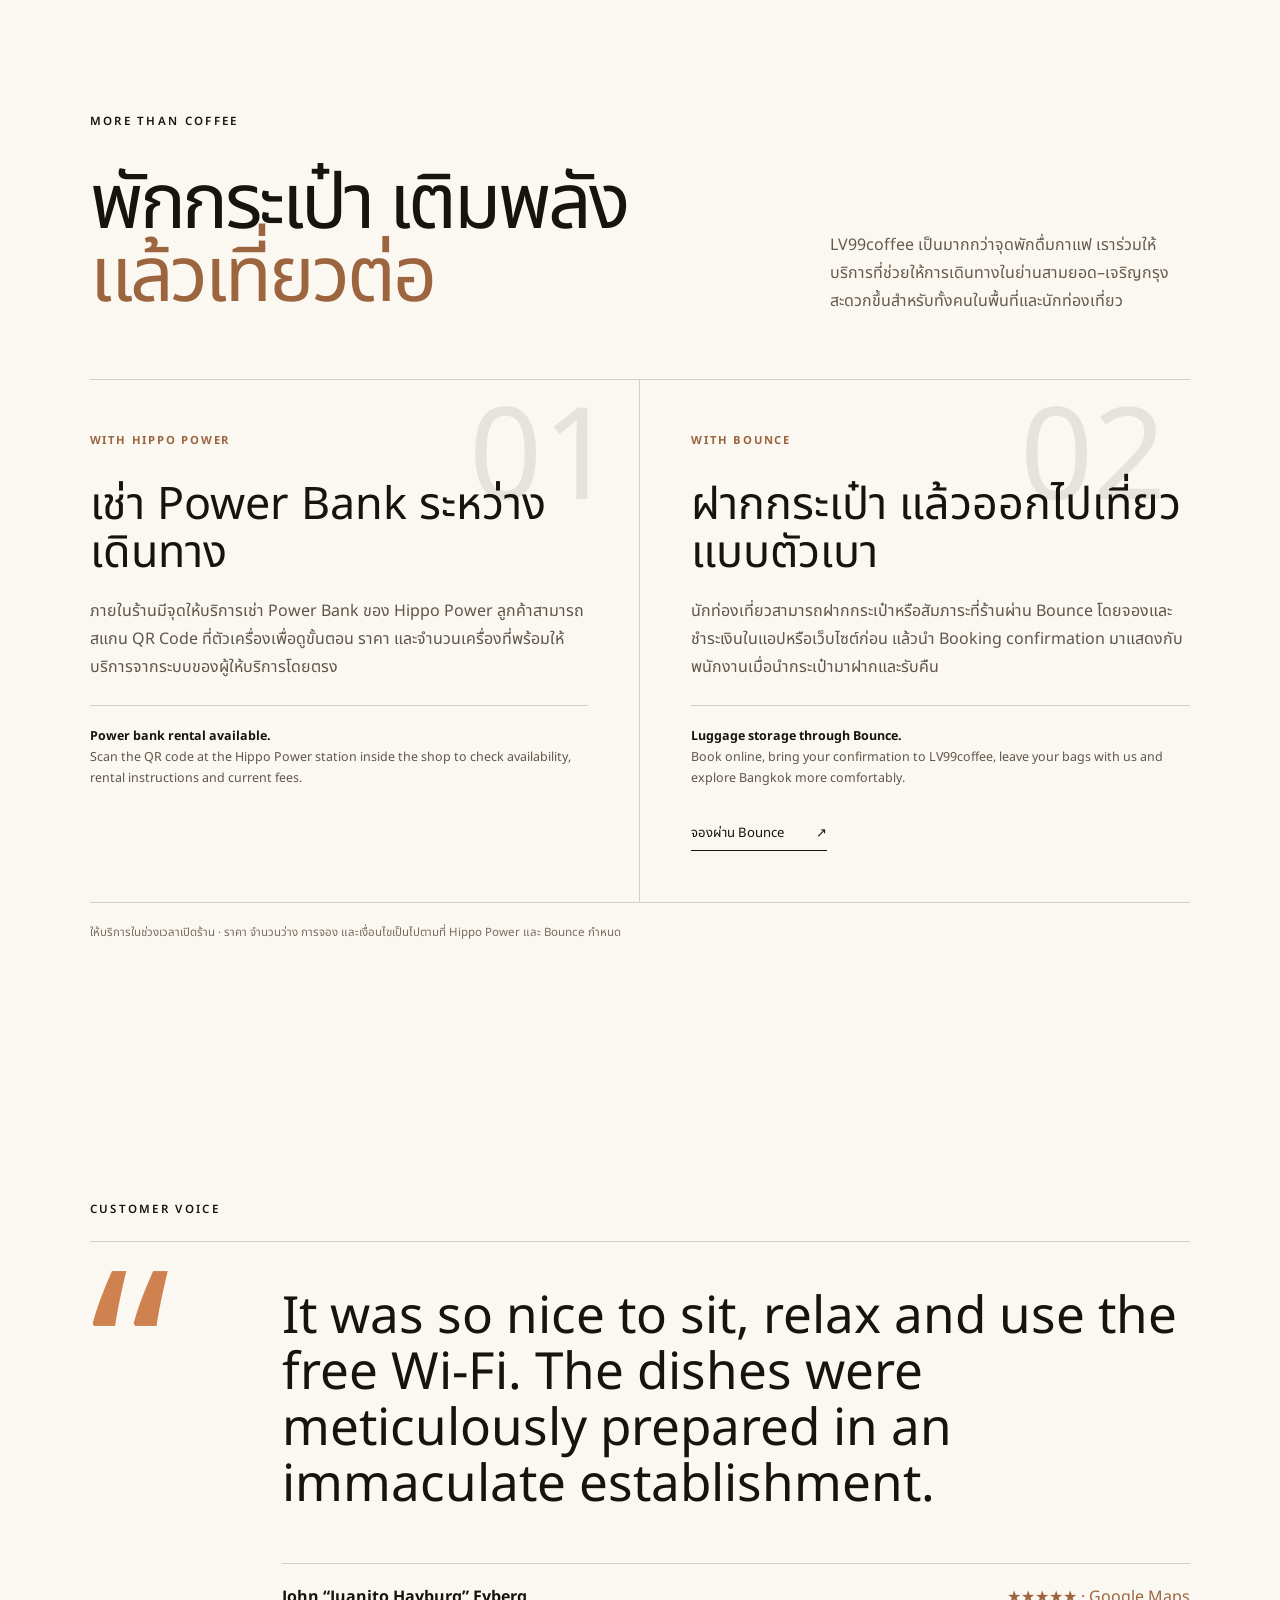
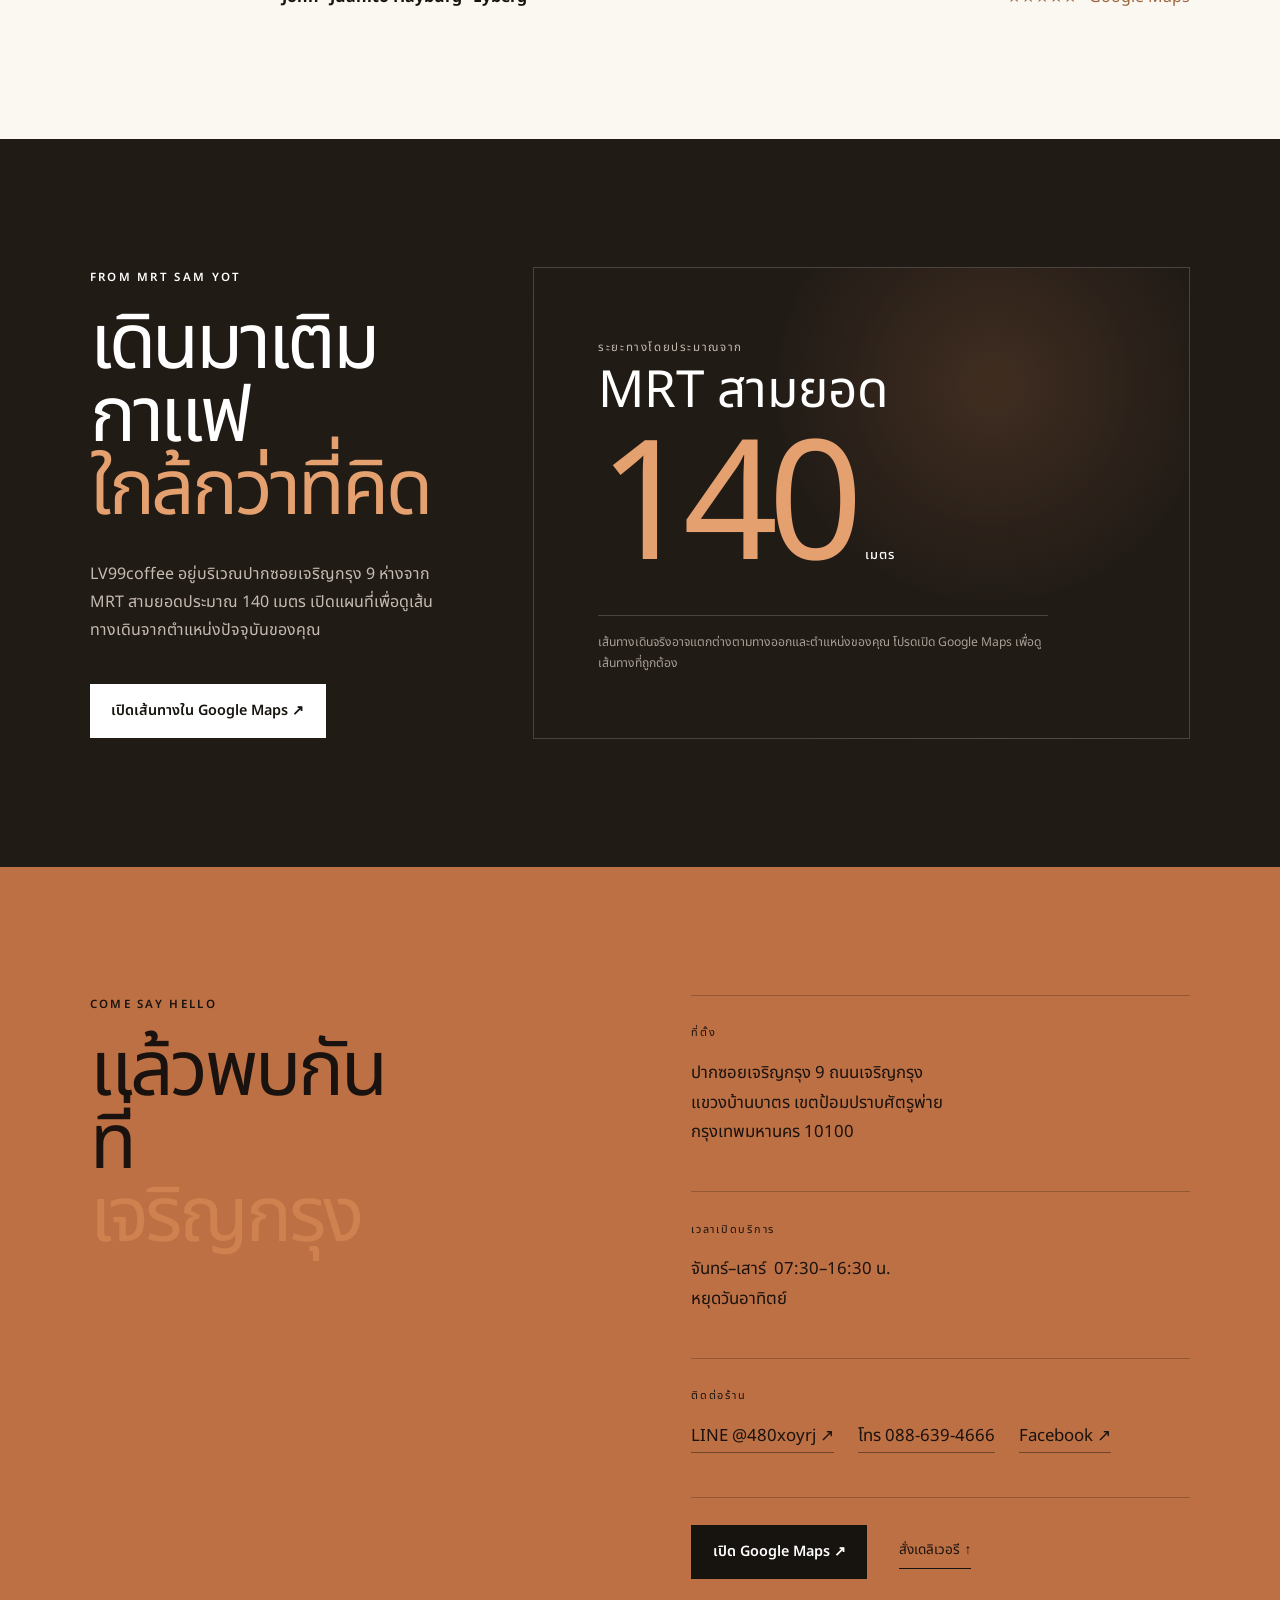
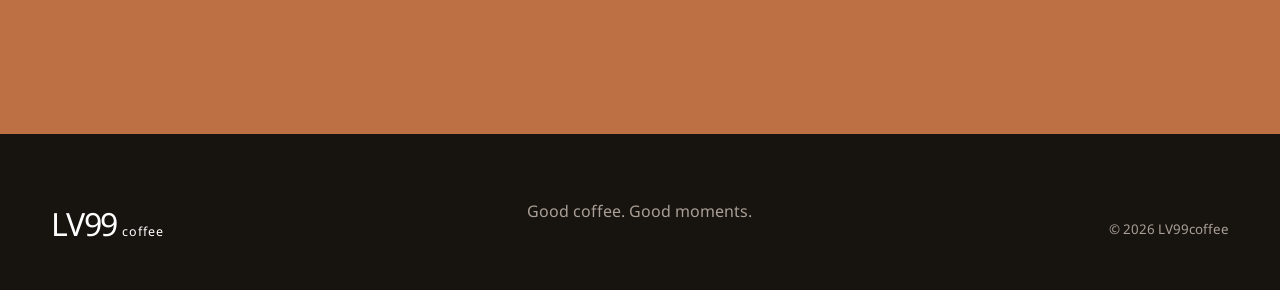
==== commit 37e57c1a: "Use one font family across the website" ====
--- a/index.html
+++ b/index.html
@@ -13,7 +13,7 @@
   <meta property="og:title" content="LV99coffee — กาแฟที่ตั้งใจทำ ดื่มได้ทุกวัน"><meta property="og:description" content="ร้านกาแฟประจำย่านเจริญกรุง ใกล้ MRT สามยอด ใส่ใจตั้งแต่เมล็ดกาแฟจนถึงน้ำแข็งในแก้ว">
   <meta property="og:url" content="https://coffee.lv99th.com/"><meta property="og:image" content="https://coffee.lv99th.com/assets/images/lv99-hero.webp">
   <link rel="preconnect" href="https://fonts.googleapis.com"><link rel="preconnect" href="https://fonts.gstatic.com" crossorigin>
-  <link href="https://fonts.googleapis.com/css2?family=DM+Serif+Display&family=Noto+Sans+Thai:wght@300;400;500;600;700&display=swap" rel="stylesheet">
+  <link href="https://fonts.googleapis.com/css2?family=Noto+Sans+Thai:wght@300;400;500;600;700&display=swap" rel="stylesheet">
   <link rel="stylesheet" href="css/styles.css"><link rel="stylesheet" href="css/menu.css"><link rel="stylesheet" href="css/feature.css"><link rel="stylesheet" href="css/story.css"><link rel="stylesheet" href="css/interactions.css">
   <script type="application/ld+json">{"@context":"https://schema.org","@type":"CafeOrCoffeeShop","name":"LV99coffee","url":"https://coffee.lv99th.com/","description":"ร้านกาแฟประจำย่านเจริญกรุง ใกล้ MRT สามยอด ก่อตั้งในปี 2023 กาแฟคุณภาพในราคาที่ดื่มได้ทุกวัน","foundingDate":"2023","slogan":"ร้านที่เราดื่มเองทุกวัน รายละเอียดจึงต้องเป๊ะ","telephone":"+66-88-639-4666","priceRange":"฿1–200","servesCuisine":["Coffee","Cafe","Matcha","Bakery","Dessert"],"hasMap":"https://maps.app.goo.gl/upwLs7Lys3qoL3d98","address":{"@type":"PostalAddress","streetAddress":"ปากซอยเจริญกรุง 9 ถนนเจริญกรุง","addressSubdistrict":"บ้านบาตร","addressDistrict":"ป้อมปราบศัตรูพ่าย","addressLocality":"กรุงเทพมหานคร","postalCode":"10100","addressCountry":"TH"},"openingHoursSpecification":{"@type":"OpeningHoursSpecification","dayOfWeek":["Monday","Tuesday","Wednesday","Thursday","Friday","Saturday"],"opens":"07:30","closes":"16:30"},"sameAs":["https://www.facebook.com/lv99coffee"]}</script>
 </head>
--- a/css/styles.css
+++ b/css/styles.css
@@ -1 +1 @@
-:root{--ink:#17130f;--paper:#f1eadf;--cream:#fbf8f1;--caramel:#cf8150;--line:rgba(23,19,15,.18);--serif:"DM Serif Display",serif;--sans:"Noto Sans Thai",sans-serif}*{box-sizing:border-box}html{scroll-behavior:smooth}body{margin:0;background:var(--paper);color:var(--ink);font:400 1rem/1.75 var(--sans);overflow-x:hidden}a{color:inherit;text-decoration:none}img{display:block;max-width:100%}.skip-link{position:fixed;left:1rem;top:-5rem;z-index:99;background:#fff;padding:.7rem 1rem}.skip-link:focus{top:1rem}.site-header{height:82px;padding:0 clamp(1.2rem,4vw,4.5rem);display:flex;align-items:center;justify-content:space-between;position:absolute;inset:0 0 auto;z-index:10;color:white;border-bottom:1px solid rgba(255,255,255,.22);transition:.3s}.site-header.fixed{position:fixed;background:rgba(23,19,15,.93);backdrop-filter:blur(15px)}.wordmark{font:2rem/1 var(--serif);letter-spacing:-.04em}.wordmark span{font:400 .78rem var(--sans);letter-spacing:.08em;margin-left:.3rem}.site-nav{display:flex;align-items:center;gap:2.2rem;font-size:.9rem}.site-nav a{opacity:.85}.site-nav a:hover{opacity:1}.nav-cta{border:1px solid rgba(255,255,255,.45);padding:.65rem 1rem}.menu-toggle{display:none;background:0;border:0;padding:.5rem}.menu-toggle span{display:block;width:25px;height:1px;background:#fff;margin:6px}.hero{position:relative;min-height:100svh;color:#fff;display:flex;align-items:flex-end;isolation:isolate}.hero-media,.hero-shade{position:absolute;inset:0;width:100%;height:100%;object-fit:cover;z-index:-2}.hero-media{object-position:center}.hero-shade{z-index:-1;background:linear-gradient(90deg,rgba(10,8,6,.8) 0%,rgba(10,8,6,.3) 55%,rgba(10,8,6,.1)),linear-gradient(0deg,rgba(10,8,6,.55),transparent 45%)}.hero-copy{width:min(760px,86vw);padding:10rem clamp(1.2rem,7vw,8rem) clamp(5rem,10vh,8rem)}.kicker,.eyebrow{margin:0 0 1.3rem;text-transform:uppercase;letter-spacing:.2em;font-size:.72rem;font-weight:600}.hero h1{font:400 clamp(4.2rem,10vw,9rem)/.78 var(--serif);letter-spacing:-.05em;margin:0 0 2.3rem}.hero h1 em{color:#e5a06f;font-weight:400}.hero-copy>p:not(.kicker){max-width:590px;font-size:1.07rem;color:rgba(255,255,255,.83)}.hero-actions{display:flex;align-items:center;gap:2rem;margin-top:2rem}.button{display:inline-flex;align-items:center;justify-content:center;padding:.9rem 1.35rem;font-weight:600;font-size:.9rem}.button-light{background:#fff;color:var(--ink)}.button-dark{background:var(--ink);color:#fff}.text-link,.arrow-link{border-bottom:1px solid currentColor;padding:.3rem 0}.hero-meta{position:absolute;right:clamp(1.2rem,4vw,4.5rem);bottom:3rem;text-align:right;font-size:.75rem;text-transform:uppercase;letter-spacing:.12em}.hero-meta strong{display:block;font:400 1.4rem var(--serif);letter-spacing:.02em}.section{padding:clamp(5rem,10vw,9rem) clamp(1.2rem,7vw,8rem)}.intro{position:relative;display:grid;grid-template-columns:.65fr 1.2fr .7fr;gap:5vw;align-items:end;background:var(--cream);overflow:hidden}.intro-number{font:400 clamp(10rem,22vw,23rem)/.7 var(--serif);color:transparent;-webkit-text-stroke:1px rgba(23,19,15,.12);position:absolute;left:-1rem;bottom:-1rem}.intro-copy{grid-column:2;position:relative}.intro h2,.section-heading h2,.visit h2{font:400 clamp(3.1rem,6vw,6.2rem)/.95 var(--serif);letter-spacing:-.04em;margin:0 0 2rem}.intro h2 span,.section-heading h2 span,.visit h2 span{display:block;color:var(--caramel)}.intro-copy>p:last-child{max-width:620px;color:#5f554c}.facts{margin:0;position:relative}.facts div{padding:1.15rem 0;border-top:1px solid var(--line)}.facts dt{font:400 1.8rem var(--serif)}.facts dd{margin:0;color:#766b62;font-size:.84rem}.menu-section{background:var(--ink);color:#fff}.section-heading{display:grid;grid-template-columns:1fr .7fr;gap:7vw;align-items:end;margin-bottom:4rem}.section-heading>p{color:#bcb2a9;max-width:500px}.menu-grid{display:grid;grid-template-columns:repeat(4,1fr);border-top:1px solid rgba(255,255,255,.2)}.menu-card{min-height:310px;padding:1.5rem;border-right:1px solid rgba(255,255,255,.2);display:flex;flex-direction:column;justify-content:flex-end;transition:.25s}.menu-card:first-child{border-left:1px solid rgba(255,255,255,.2)}.menu-card:hover,.menu-card.featured{background:var(--caramel);color:var(--ink)}.menu-card>span{margin-bottom:auto;font-size:.72rem}.menu-card h3{font:400 2rem var(--serif);margin:0}.menu-card p{font-size:.84rem;margin:.4rem 0 0;opacity:.75}.menu-note{font-size:.78rem;color:#a69c93;margin:1.5rem 0 0}.ritual{display:grid;grid-template-columns:minmax(0,1fr) minmax(320px,.85fr);gap:8vw;align-items:center;background:#d7c5af}.ritual-media{margin:0}.ritual-media img{width:100%;aspect-ratio:4/5;object-fit:cover}.ritual-copy blockquote{font:400 clamp(2.7rem,5vw,5rem)/1.05 var(--serif);margin:1.5rem 0 2rem}.ritual-copy>p:not(.eyebrow){max-width:510px;color:#544940}.ritual-copy .arrow-link{display:inline-flex;justify-content:space-between;gap:2rem;margin-top:2rem;font-size:.85rem}.review{background:var(--cream)}.review-grid{display:grid;grid-template-columns:.35fr 1.65fr;border-top:1px solid var(--line);padding-top:3rem}.quote-mark{font:400 14rem/.65 var(--serif);color:var(--caramel)}.review figure{margin:0}.review blockquote{font:400 clamp(2.2rem,4vw,4.6rem)/1.1 var(--serif);margin:0 0 3rem;max-width:1050px}.review figcaption{display:flex;justify-content:space-between;border-top:1px solid var(--line);padding-top:1.2rem}.review figcaption span{color:#9c643f}.visit{display:grid;grid-template-columns:1fr 1fr;gap:8vw;background:#bd7044;color:#1a120e}.visit-details>div{padding:1.7rem 0;border-top:1px solid rgba(23,19,15,.25)}.visit-details small{display:block;text-transform:uppercase;letter-spacing:.16em;font-size:.68rem}.visit-details p{font-size:1.05rem}.visit-actions{display:flex;align-items:center;gap:2rem}.visit-actions .arrow-link{font-size:.85rem}footer{background:var(--ink);color:white;padding:3rem clamp(1.2rem,4vw,4.5rem);display:grid;grid-template-columns:1fr 1fr 1fr;align-items:end}footer p{text-align:center;color:#a99f96}footer small{text-align:right;color:#a99f96}.reveal{opacity:0;transform:translateY(24px);transition:opacity .75s ease,transform .75s ease}.reveal.visible{opacity:1;transform:none}:focus-visible{outline:3px solid #e6a474;outline-offset:4px}@media(max-width:900px){.site-nav{position:fixed;inset:0;background:var(--ink);display:none;flex-direction:column;justify-content:center;font-size:1.3rem}.site-nav.open{display:flex}.menu-toggle{display:block;z-index:2}.intro{grid-template-columns:1fr 1fr}.intro-copy{grid-column:1/3}.facts{grid-column:2}.menu-grid{grid-template-columns:1fr 1fr}.ritual{gap:5vw}.review-grid{grid-template-columns:1fr}.quote-mark{font-size:8rem}.visit{grid-template-columns:1fr}footer{grid-template-columns:1fr;gap:1rem}footer p,footer small{text-align:left}}@media(max-width:600px){.site-header{height:70px}.hero{min-height:850px}.hero-copy{padding-bottom:10rem}.hero h1{font-size:4.4rem}.hero-meta{left:1.2rem;right:auto;bottom:2.5rem;text-align:left}.section{padding:5rem 1.2rem}.intro{display:block}.intro-number{font-size:15rem}.facts{margin-top:3rem}.section-heading{grid-template-columns:1fr}.menu-grid{grid-template-columns:1fr}.menu-card{min-height:190px;border-left:1px solid rgba(255,255,255,.2);border-bottom:1px solid rgba(255,255,255,.2)}.ritual{grid-template-columns:1fr}.ritual-copy blockquote{font-size:2.8rem}.review figcaption{display:block}.review figcaption span{display:block;margin-top:.4rem}.visit-actions{align-items:flex-start;flex-direction:column}.hero-actions{align-items:flex-start;flex-direction:column;gap:1rem}}@media(prefers-reduced-motion:reduce){html{scroll-behavior:auto}.reveal{opacity:1;transform:none;transition:none}}
+:root{--ink:#17130f;--paper:#f1eadf;--cream:#fbf8f1;--caramel:#cf8150;--line:rgba(23,19,15,.18);--serif:"Noto Sans Thai",sans-serif;--sans:"Noto Sans Thai",sans-serif}*{box-sizing:border-box}html{scroll-behavior:smooth}body{margin:0;background:var(--paper);color:var(--ink);font:400 1rem/1.75 var(--sans);overflow-x:hidden}a{color:inherit;text-decoration:none}img{display:block;max-width:100%}.skip-link{position:fixed;left:1rem;top:-5rem;z-index:99;background:#fff;padding:.7rem 1rem}.skip-link:focus{top:1rem}.site-header{height:82px;padding:0 clamp(1.2rem,4vw,4.5rem);display:flex;align-items:center;justify-content:space-between;position:absolute;inset:0 0 auto;z-index:10;color:white;border-bottom:1px solid rgba(255,255,255,.22);transition:.3s}.site-header.fixed{position:fixed;background:rgba(23,19,15,.93);backdrop-filter:blur(15px)}.wordmark{font:2rem/1 var(--serif);letter-spacing:-.04em}.wordmark span{font:400 .78rem var(--sans);letter-spacing:.08em;margin-left:.3rem}.site-nav{display:flex;align-items:center;gap:2.2rem;font-size:.9rem}.site-nav a{opacity:.85}.site-nav a:hover{opacity:1}.nav-cta{border:1px solid rgba(255,255,255,.45);padding:.65rem 1rem}.menu-toggle{display:none;background:0;border:0;padding:.5rem}.menu-toggle span{display:block;width:25px;height:1px;background:#fff;margin:6px}.hero{position:relative;min-height:100svh;color:#fff;display:flex;align-items:flex-end;isolation:isolate}.hero-media,.hero-shade{position:absolute;inset:0;width:100%;height:100%;object-fit:cover;z-index:-2}.hero-media{object-position:center}.hero-shade{z-index:-1;background:linear-gradient(90deg,rgba(10,8,6,.8) 0%,rgba(10,8,6,.3) 55%,rgba(10,8,6,.1)),linear-gradient(0deg,rgba(10,8,6,.55),transparent 45%)}.hero-copy{width:min(760px,86vw);padding:10rem clamp(1.2rem,7vw,8rem) clamp(5rem,10vh,8rem)}.kicker,.eyebrow{margin:0 0 1.3rem;text-transform:uppercase;letter-spacing:.2em;font-size:.72rem;font-weight:600}.hero h1{font:400 clamp(4.2rem,10vw,9rem)/.78 var(--serif);letter-spacing:-.05em;margin:0 0 2.3rem}.hero h1 em{color:#e5a06f;font-weight:400}.hero-copy>p:not(.kicker){max-width:590px;font-size:1.07rem;color:rgba(255,255,255,.83)}.hero-actions{display:flex;align-items:center;gap:2rem;margin-top:2rem}.button{display:inline-flex;align-items:center;justify-content:center;padding:.9rem 1.35rem;font-weight:600;font-size:.9rem}.button-light{background:#fff;color:var(--ink)}.button-dark{background:var(--ink);color:#fff}.text-link,.arrow-link{border-bottom:1px solid currentColor;padding:.3rem 0}.hero-meta{position:absolute;right:clamp(1.2rem,4vw,4.5rem);bottom:3rem;text-align:right;font-size:.75rem;text-transform:uppercase;letter-spacing:.12em}.hero-meta strong{display:block;font:400 1.4rem var(--serif);letter-spacing:.02em}.section{padding:clamp(5rem,10vw,9rem) clamp(1.2rem,7vw,8rem)}.intro{position:relative;display:grid;grid-template-columns:.65fr 1.2fr .7fr;gap:5vw;align-items:end;background:var(--cream);overflow:hidden}.intro-number{font:400 clamp(10rem,22vw,23rem)/.7 var(--serif);color:transparent;-webkit-text-stroke:1px rgba(23,19,15,.12);position:absolute;left:-1rem;bottom:-1rem}.intro-copy{grid-column:2;position:relative}.intro h2,.section-heading h2,.visit h2{font:400 clamp(3.1rem,6vw,6.2rem)/.95 var(--serif);letter-spacing:-.04em;margin:0 0 2rem}.intro h2 span,.section-heading h2 span,.visit h2 span{display:block;color:var(--caramel)}.intro-copy>p:last-child{max-width:620px;color:#5f554c}.facts{margin:0;position:relative}.facts div{padding:1.15rem 0;border-top:1px solid var(--line)}.facts dt{font:400 1.8rem var(--serif)}.facts dd{margin:0;color:#766b62;font-size:.84rem}.menu-section{background:var(--ink);color:#fff}.section-heading{display:grid;grid-template-columns:1fr .7fr;gap:7vw;align-items:end;margin-bottom:4rem}.section-heading>p{color:#bcb2a9;max-width:500px}.menu-grid{display:grid;grid-template-columns:repeat(4,1fr);border-top:1px solid rgba(255,255,255,.2)}.menu-card{min-height:310px;padding:1.5rem;border-right:1px solid rgba(255,255,255,.2);display:flex;flex-direction:column;justify-content:flex-end;transition:.25s}.menu-card:first-child{border-left:1px solid rgba(255,255,255,.2)}.menu-card:hover,.menu-card.featured{background:var(--caramel);color:var(--ink)}.menu-card>span{margin-bottom:auto;font-size:.72rem}.menu-card h3{font:400 2rem var(--serif);margin:0}.menu-card p{font-size:.84rem;margin:.4rem 0 0;opacity:.75}.menu-note{font-size:.78rem;color:#a69c93;margin:1.5rem 0 0}.ritual{display:grid;grid-template-columns:minmax(0,1fr) minmax(320px,.85fr);gap:8vw;align-items:center;background:#d7c5af}.ritual-media{margin:0}.ritual-media img{width:100%;aspect-ratio:4/5;object-fit:cover}.ritual-copy blockquote{font:400 clamp(2.7rem,5vw,5rem)/1.05 var(--serif);margin:1.5rem 0 2rem}.ritual-copy>p:not(.eyebrow){max-width:510px;color:#544940}.ritual-copy .arrow-link{display:inline-flex;justify-content:space-between;gap:2rem;margin-top:2rem;font-size:.85rem}.review{background:var(--cream)}.review-grid{display:grid;grid-template-columns:.35fr 1.65fr;border-top:1px solid var(--line);padding-top:3rem}.quote-mark{font:400 14rem/.65 var(--serif);color:var(--caramel)}.review figure{margin:0}.review blockquote{font:400 clamp(2.2rem,4vw,4.6rem)/1.1 var(--serif);margin:0 0 3rem;max-width:1050px}.review figcaption{display:flex;justify-content:space-between;border-top:1px solid var(--line);padding-top:1.2rem}.review figcaption span{color:#9c643f}.visit{display:grid;grid-template-columns:1fr 1fr;gap:8vw;background:#bd7044;color:#1a120e}.visit-details>div{padding:1.7rem 0;border-top:1px solid rgba(23,19,15,.25)}.visit-details small{display:block;text-transform:uppercase;letter-spacing:.16em;font-size:.68rem}.visit-details p{font-size:1.05rem}.visit-actions{display:flex;align-items:center;gap:2rem}.visit-actions .arrow-link{font-size:.85rem}footer{background:var(--ink);color:white;padding:3rem clamp(1.2rem,4vw,4.5rem);display:grid;grid-template-columns:1fr 1fr 1fr;align-items:end}footer p{text-align:center;color:#a99f96}footer small{text-align:right;color:#a99f96}.reveal{opacity:0;transform:translateY(24px);transition:opacity .75s ease,transform .75s ease}.reveal.visible{opacity:1;transform:none}:focus-visible{outline:3px solid #e6a474;outline-offset:4px}@media(max-width:900px){.site-nav{position:fixed;inset:0;background:var(--ink);display:none;flex-direction:column;justify-content:center;font-size:1.3rem}.site-nav.open{display:flex}.menu-toggle{display:block;z-index:2}.intro{grid-template-columns:1fr 1fr}.intro-copy{grid-column:1/3}.facts{grid-column:2}.menu-grid{grid-template-columns:1fr 1fr}.ritual{gap:5vw}.review-grid{grid-template-columns:1fr}.quote-mark{font-size:8rem}.visit{grid-template-columns:1fr}footer{grid-template-columns:1fr;gap:1rem}footer p,footer small{text-align:left}}@media(max-width:600px){.site-header{height:70px}.hero{min-height:850px}.hero-copy{padding-bottom:10rem}.hero h1{font-size:4.4rem}.hero-meta{left:1.2rem;right:auto;bottom:2.5rem;text-align:left}.section{padding:5rem 1.2rem}.intro{display:block}.intro-number{font-size:15rem}.facts{margin-top:3rem}.section-heading{grid-template-columns:1fr}.menu-grid{grid-template-columns:1fr}.menu-card{min-height:190px;border-left:1px solid rgba(255,255,255,.2);border-bottom:1px solid rgba(255,255,255,.2)}.ritual{grid-template-columns:1fr}.ritual-copy blockquote{font-size:2.8rem}.review figcaption{display:block}.review figcaption span{display:block;margin-top:.4rem}.visit-actions{align-items:flex-start;flex-direction:column}.hero-actions{align-items:flex-start;flex-direction:column;gap:1rem}}@media(prefers-reduced-motion:reduce){html{scroll-behavior:auto}.reveal{opacity:1;transform:none;transition:none}}
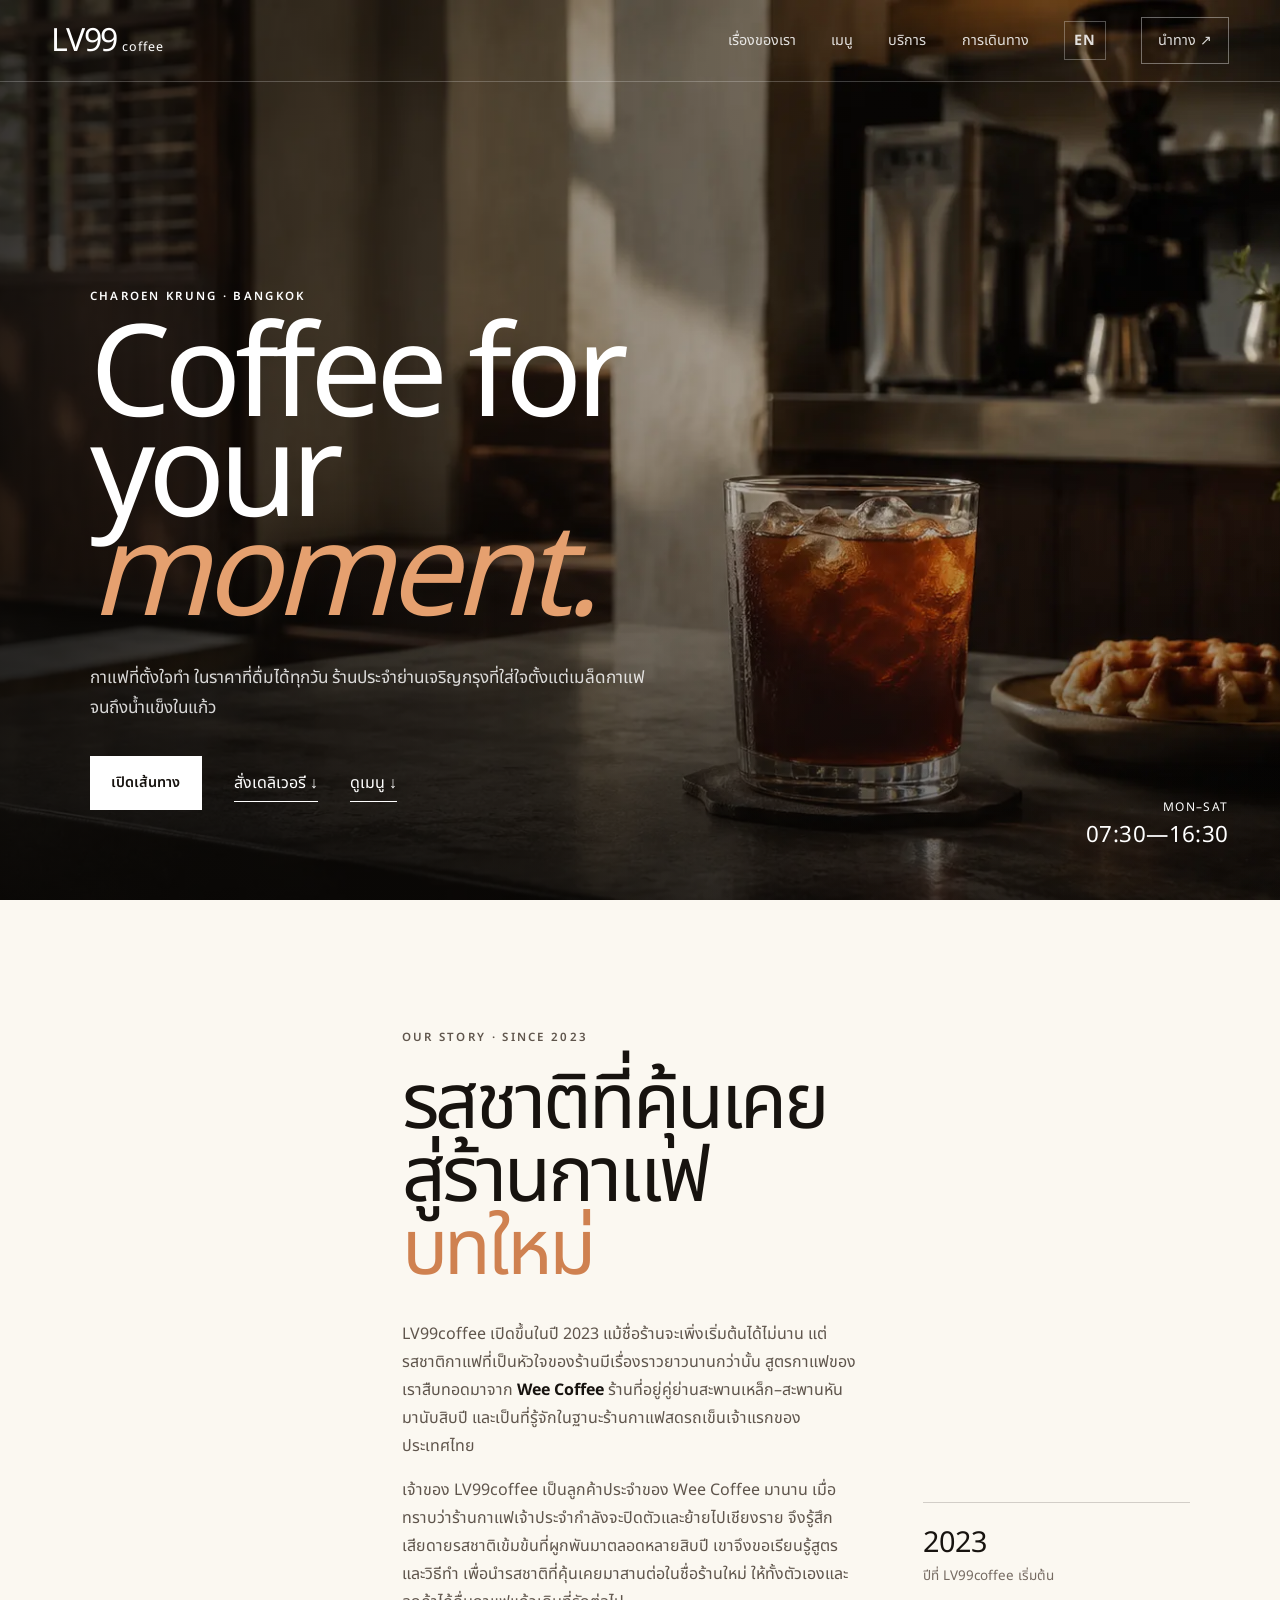
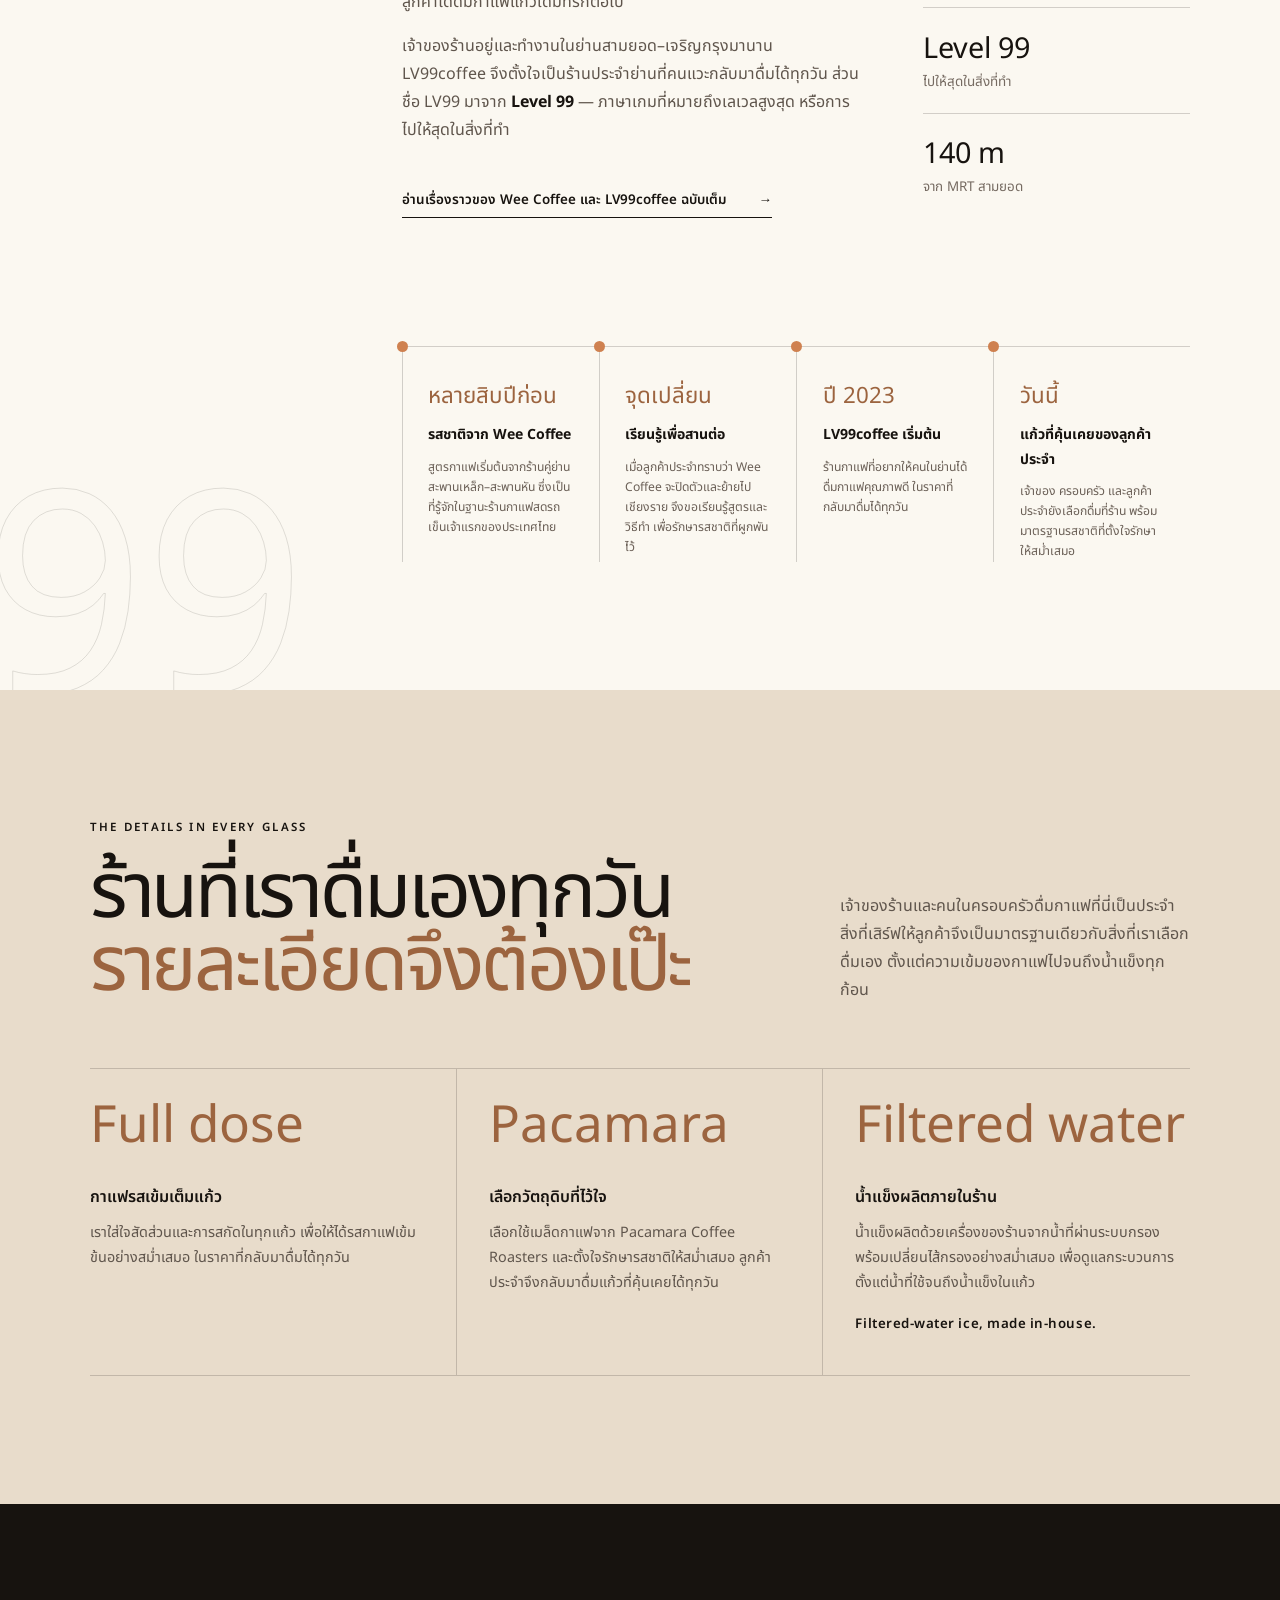
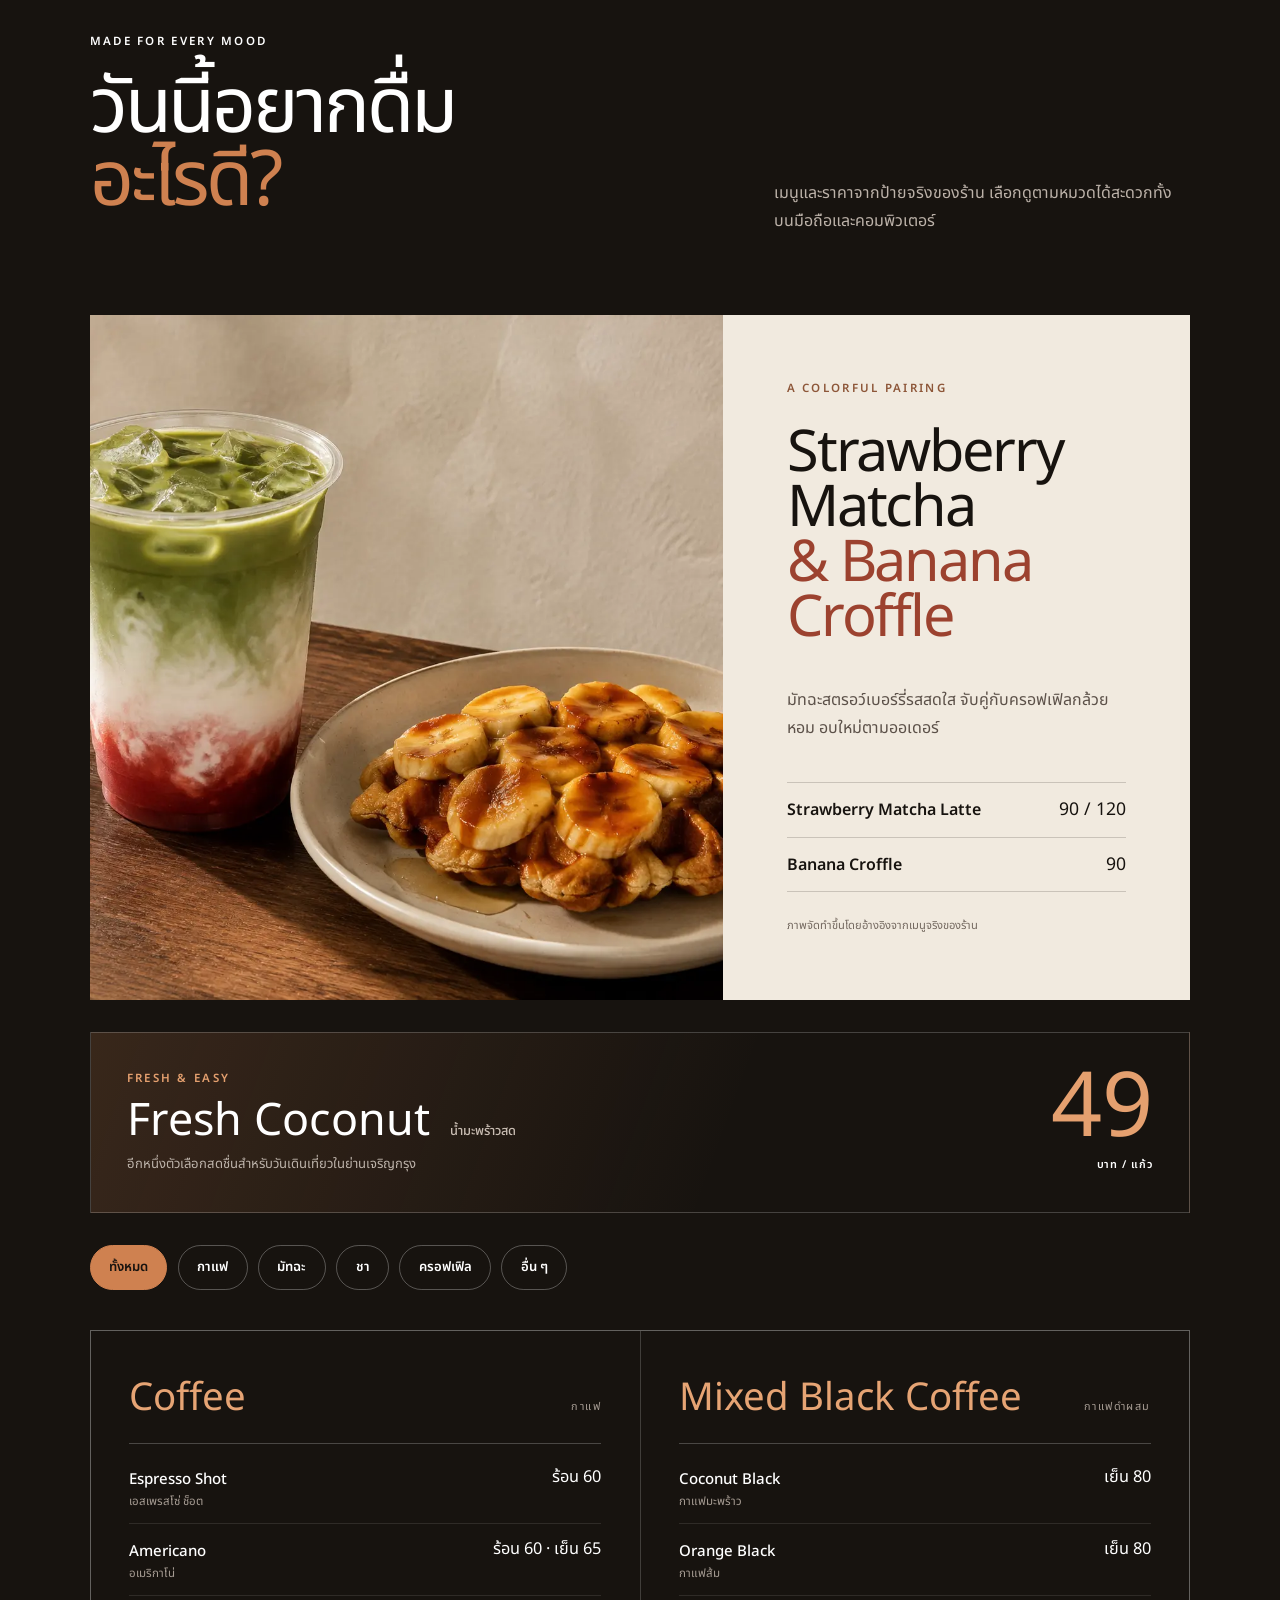
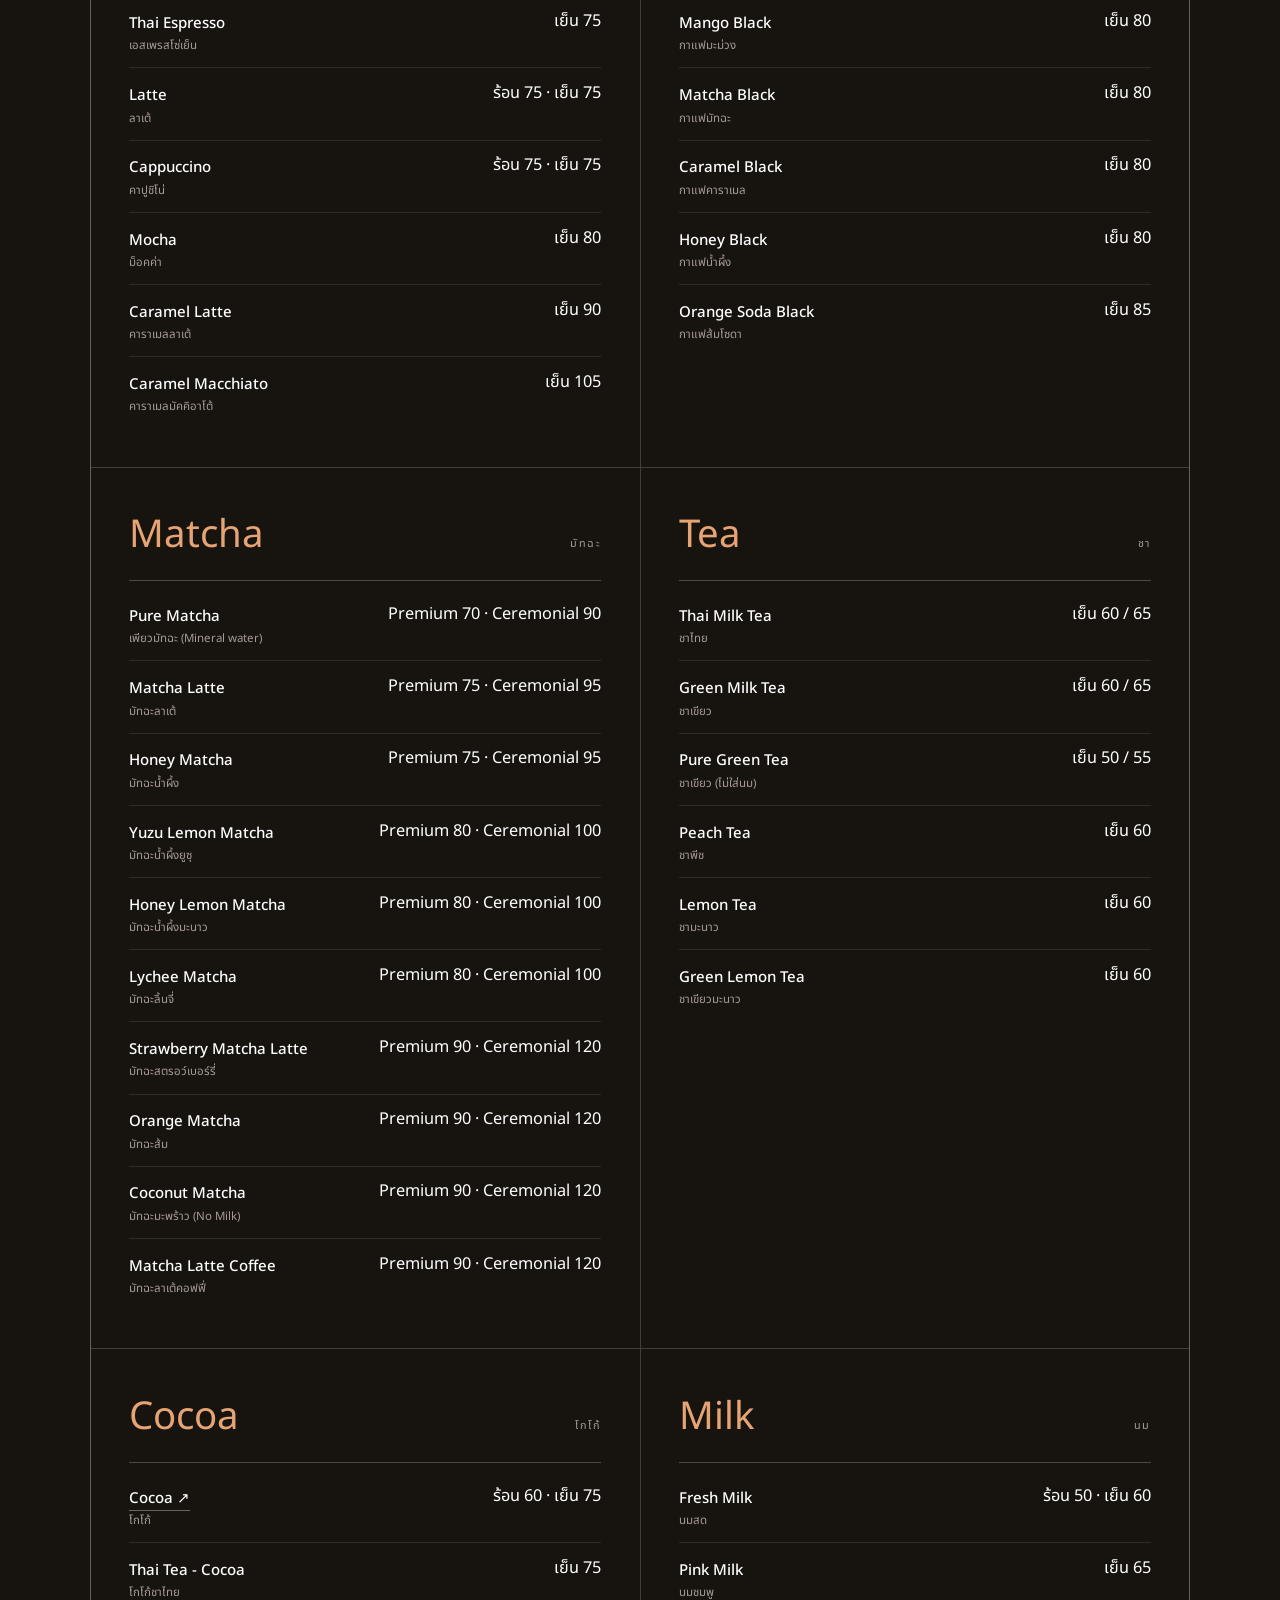
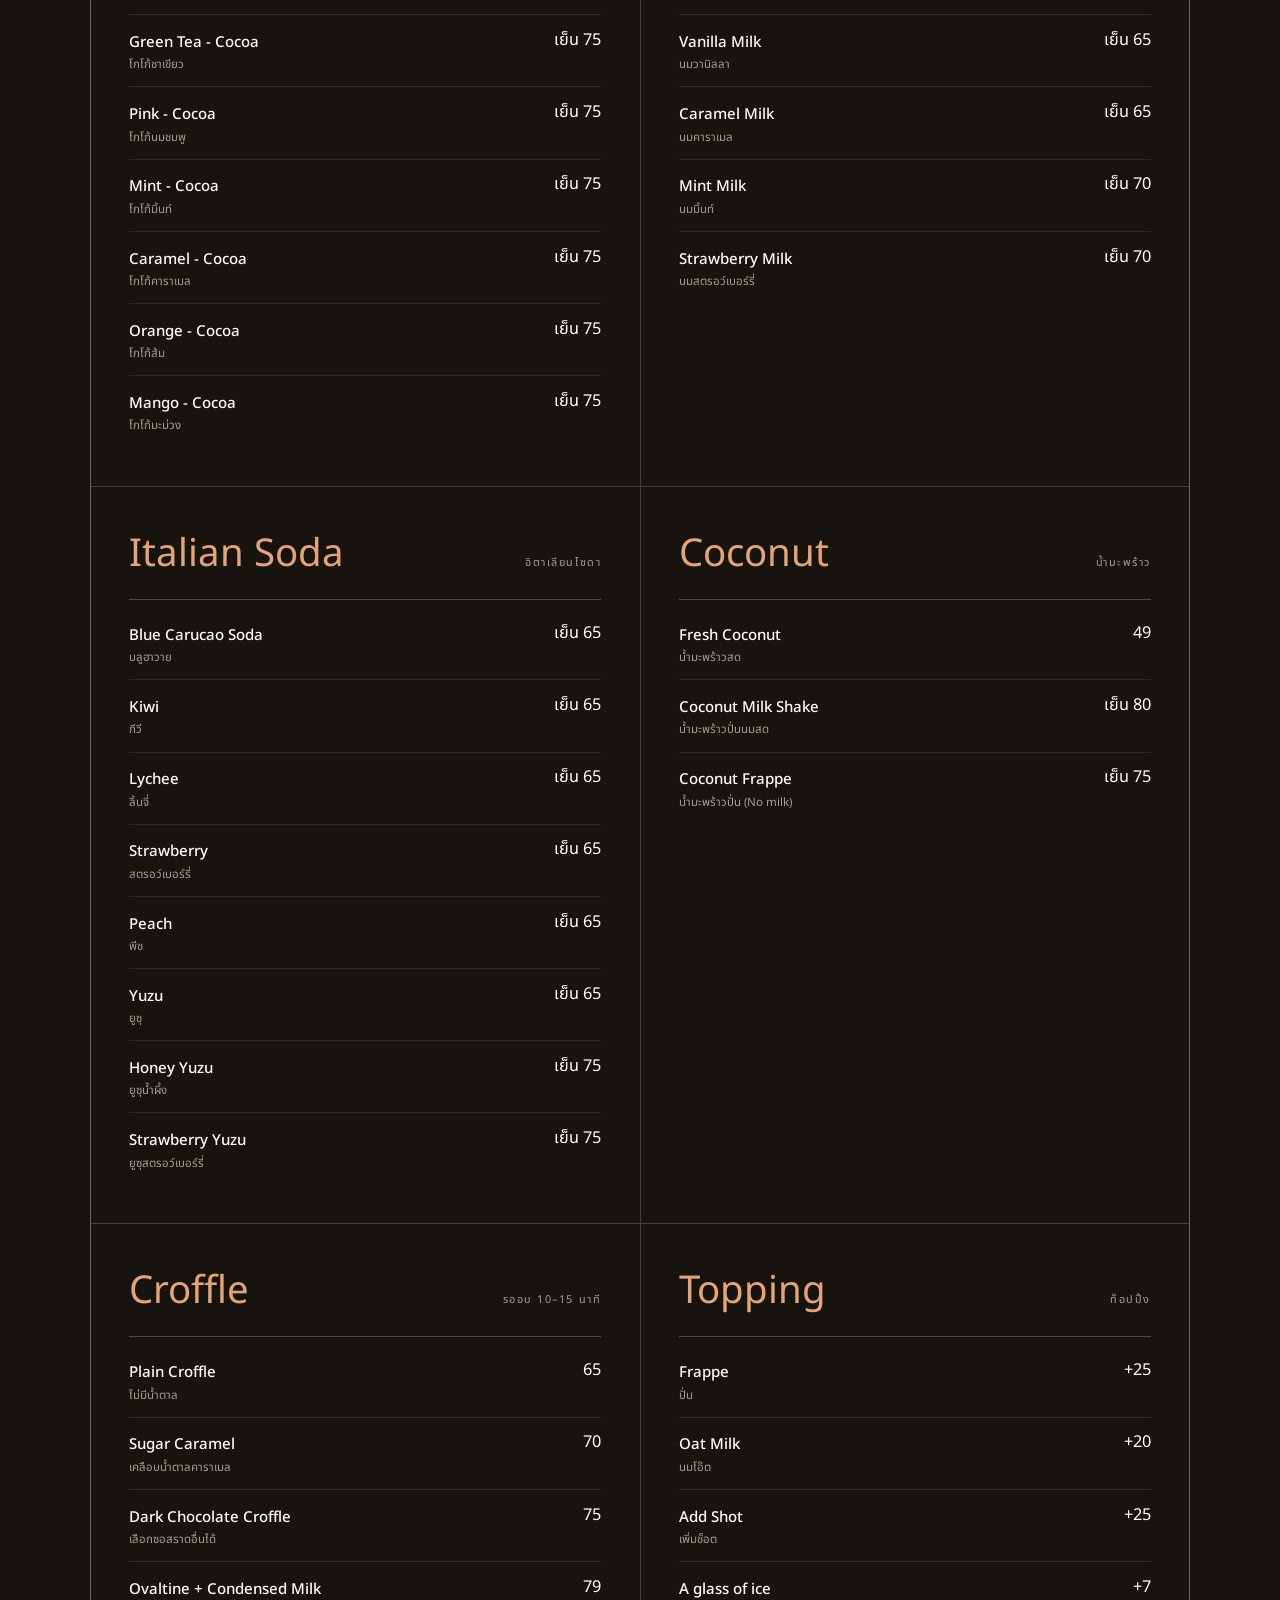
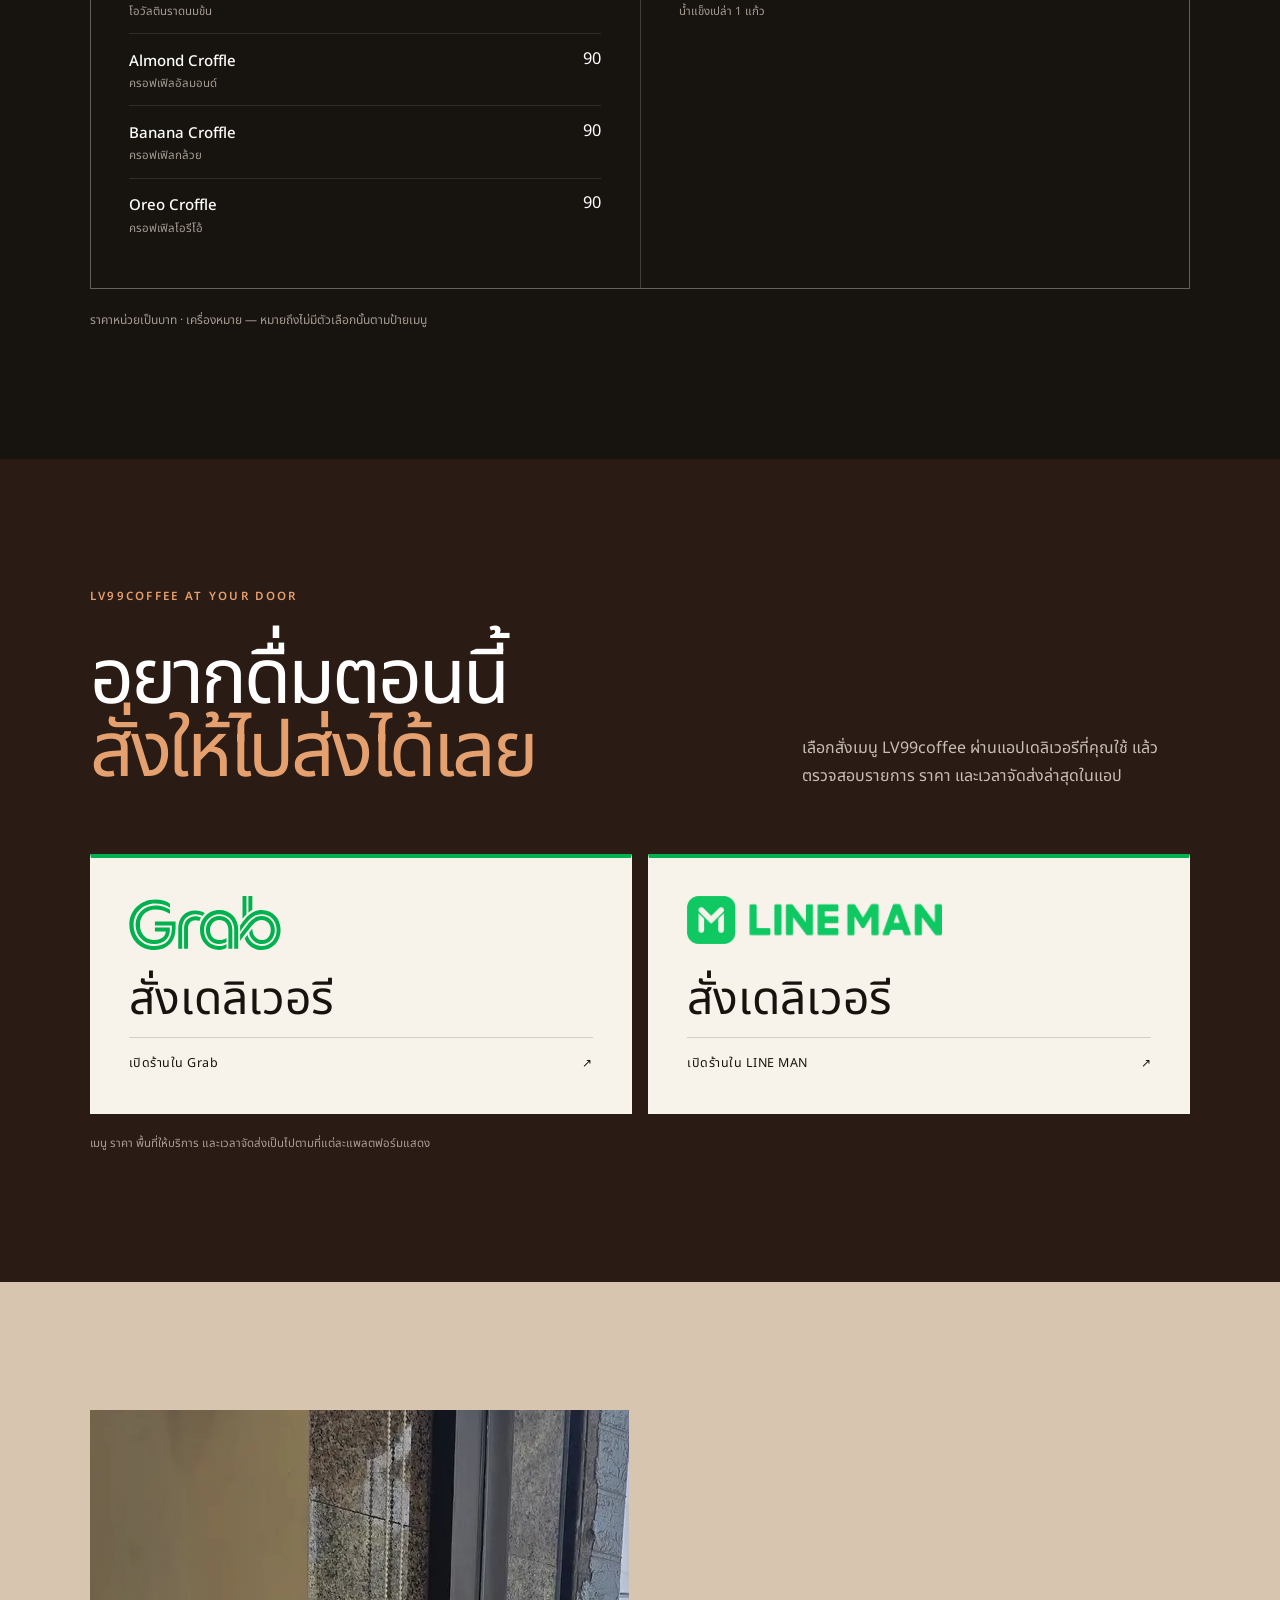
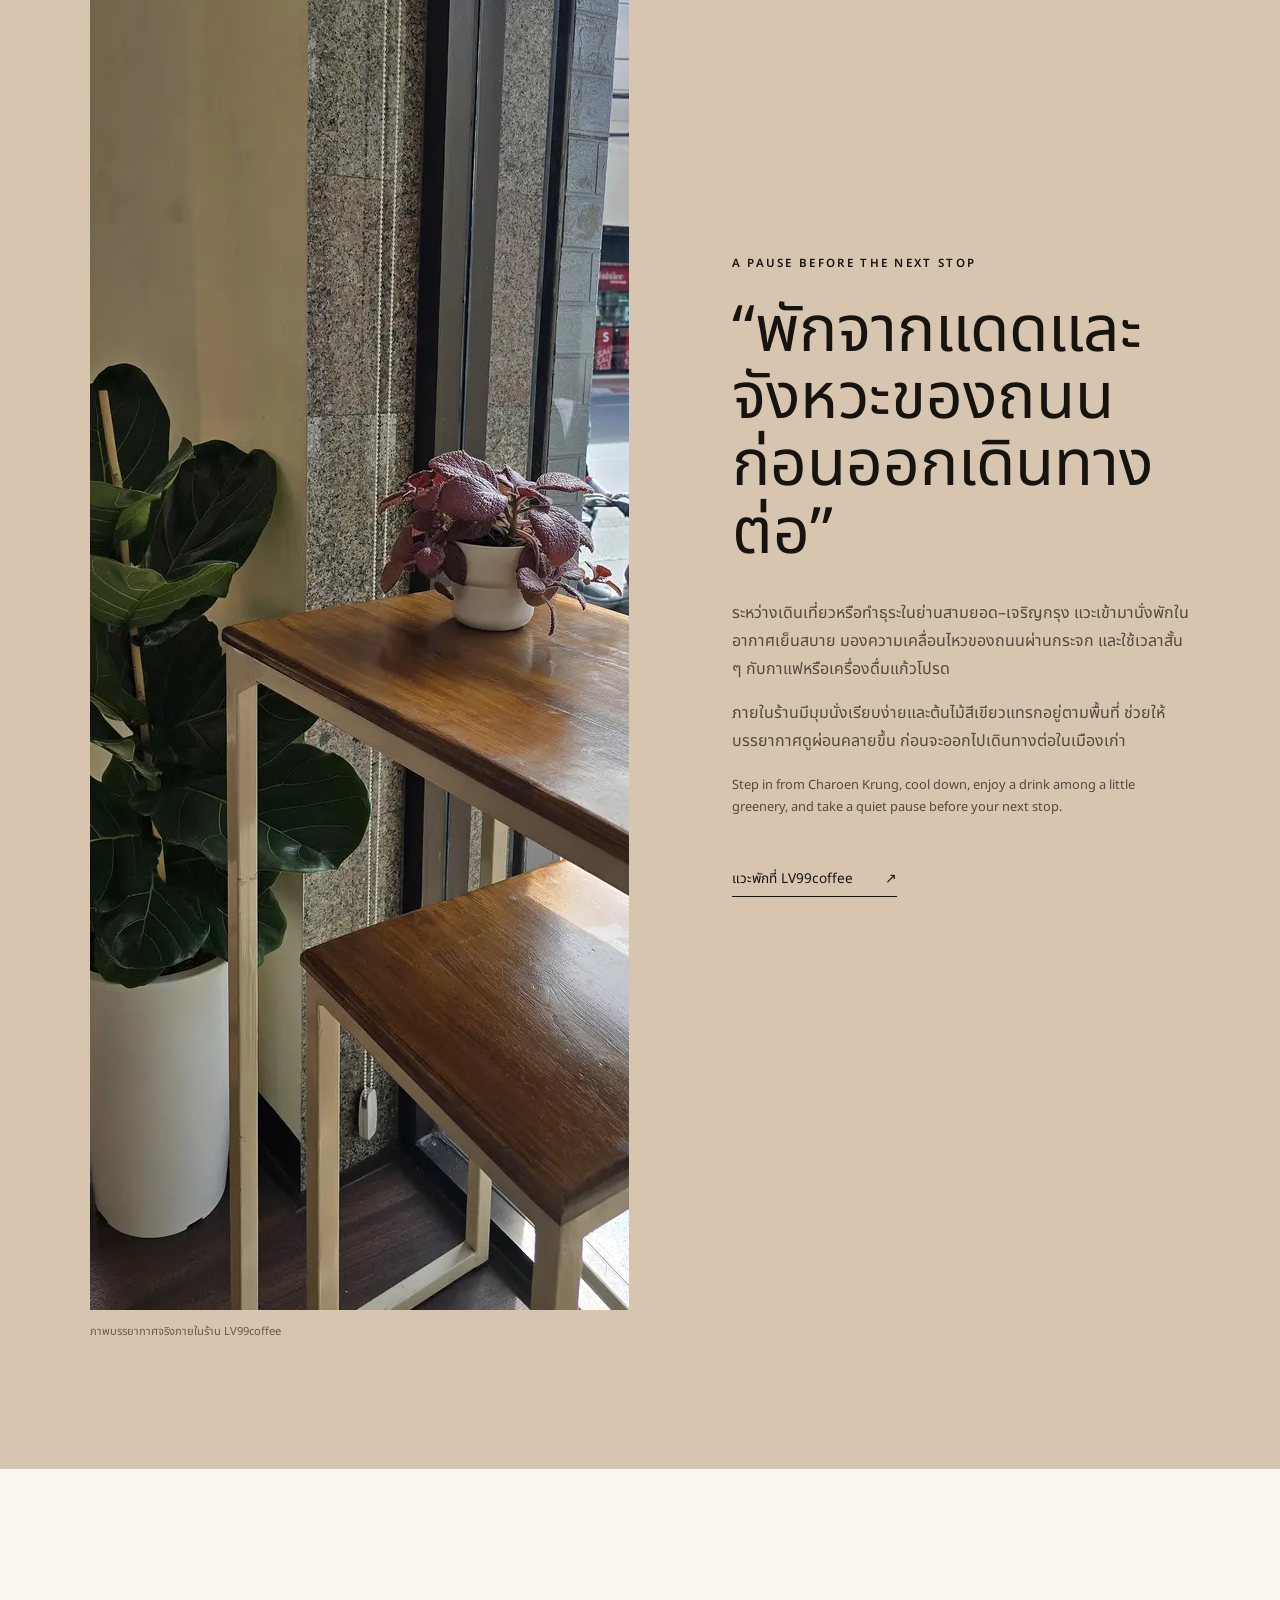
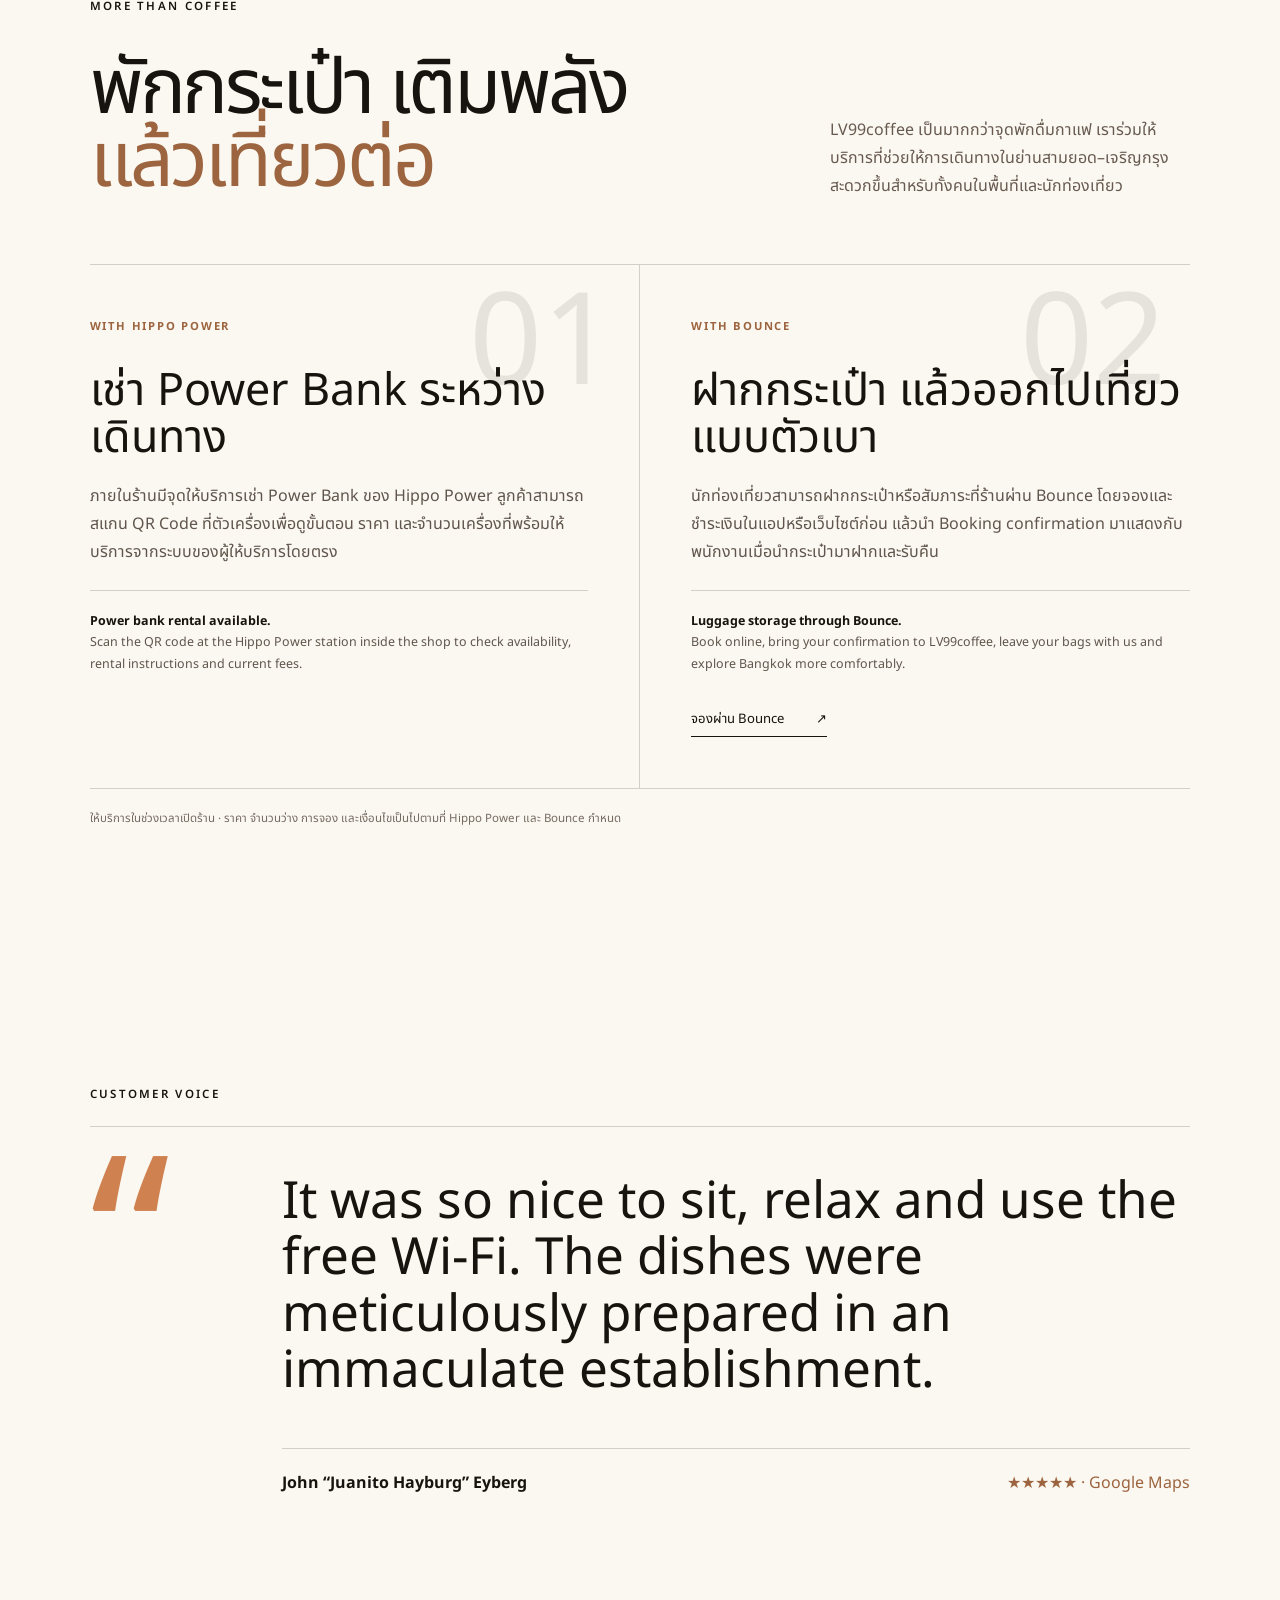
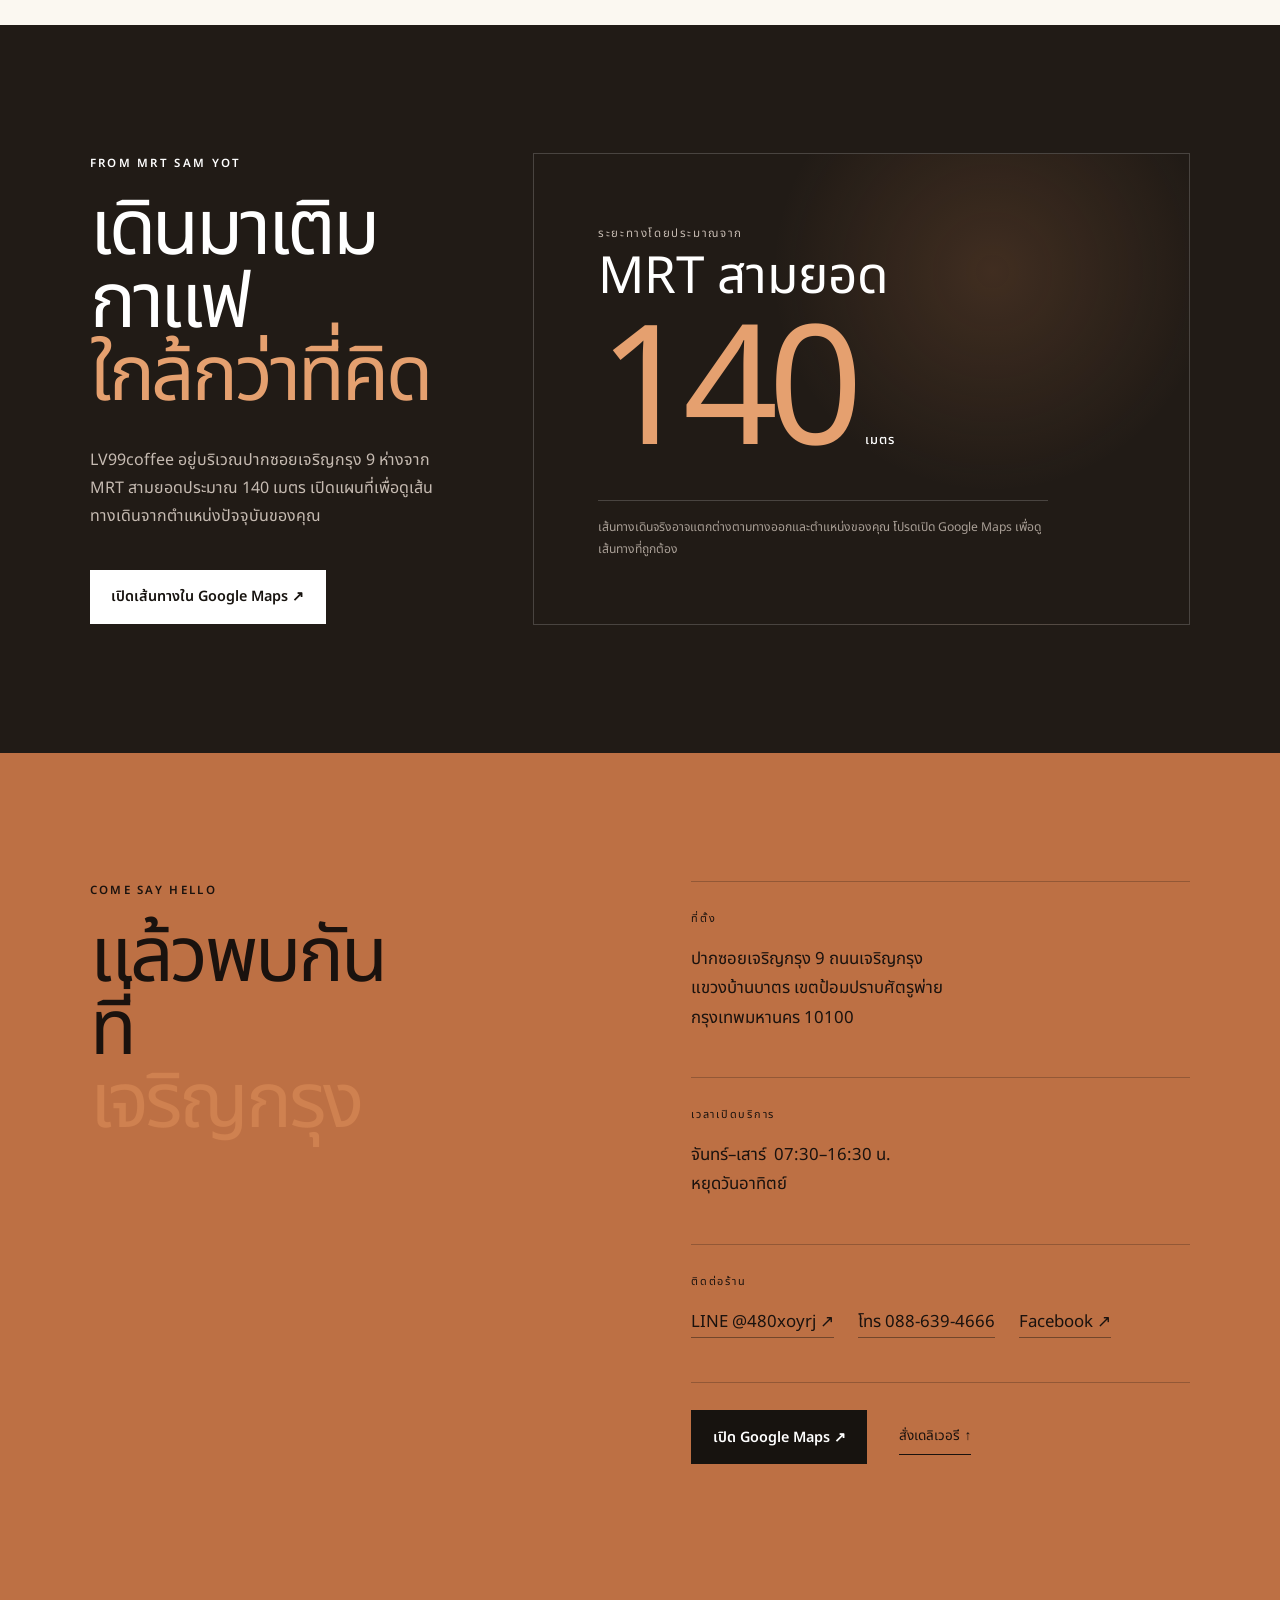
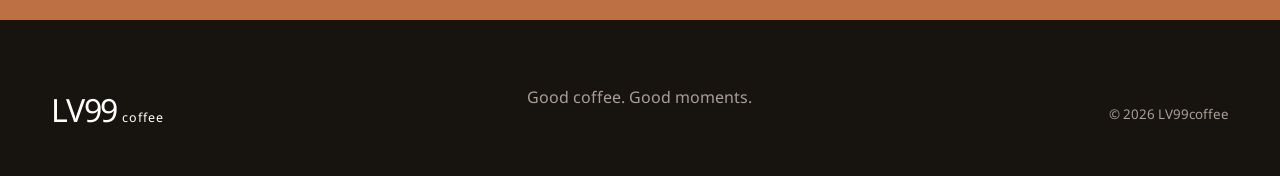
==== commit 9f750813: "Remove original menu board viewers" ====
--- a/index.html
+++ b/index.html
@@ -55,7 +55,6 @@
       <aside class="fresh-coconut-note reveal" aria-label="เมนูแนะนำ Fresh Coconut"><div><p class="eyebrow">Fresh & easy</p><h3>Fresh Coconut <span>น้ำมะพร้าวสด</span></h3><p>อีกหนึ่งตัวเลือกสดชื่นสำหรับวันเดินเที่ยวในย่านเจริญกรุง</p></div><strong>49<small>บาท / แก้ว</small></strong></aside>
       <div class="menu-tools reveal" aria-label="เลือกหมวดเมนู"><button class="menu-filter active" type="button" data-filter="all">ทั้งหมด</button><button class="menu-filter" type="button" data-filter="coffee">กาแฟ</button><button class="menu-filter" type="button" data-filter="matcha">มัทฉะ</button><button class="menu-filter" type="button" data-filter="tea">ชา</button><button class="menu-filter" type="button" data-filter="food">ครอฟเฟิล</button><button class="menu-filter" type="button" data-filter="other">อื่น ๆ</button></div>
       <div class="menu-list reveal" id="menu-list" aria-live="polite"></div>
-      <div class="source-menus"><details class="menu-board reveal"><summary>ดูป้ายเมนูเครื่องดื่มจริง <span>＋</span></summary><div class="menu-board-frame"><button class="menu-board-open" type="button" data-dialog-src="assets/images/lv99-menu-board.webp" data-dialog-alt="ป้ายเมนูเครื่องดื่มจริงของร้าน LV99coffee" data-dialog-caption="ป้ายเมนูเครื่องดื่มจริง · LV99coffee"><img src="assets/images/lv99-menu-board.webp" alt="ป้ายเมนูเครื่องดื่มจริงของร้าน LV99coffee — กดเพื่อเปิดเต็มจอ" width="2048" height="1152" loading="lazy"><span>เปิดภาพเต็มจอ ↗</span></button></div></details><details class="menu-board reveal"><summary>ดูป้ายเมนูครอฟเฟิลจริง <span>＋</span></summary><div class="menu-board-frame"><button class="menu-board-open" type="button" data-dialog-src="assets/images/lv99-croffle-board.webp" data-dialog-alt="ป้ายเมนูครอฟเฟิลจริงของร้าน LV99coffee" data-dialog-caption="ป้ายเมนูครอฟเฟิลจริง · LV99coffee"><img src="assets/images/lv99-croffle-board.webp" alt="ป้ายเมนูครอฟเฟิลจริงของร้าน LV99coffee — กดเพื่อเปิดเต็มจอ" width="2048" height="1152" loading="lazy"><span>เปิดภาพเต็มจอ ↗</span></button></div></details></div>
       <p class="menu-note">ราคาหน่วยเป็นบาท · เครื่องหมาย — หมายถึงไม่มีตัวเลือกนั้นตามป้ายเมนู</p>
     </section>
     <section class="delivery section" id="delivery" aria-labelledby="delivery-title"><header class="delivery-heading reveal"><p class="eyebrow">LV99coffee at your door</p><h2 id="delivery-title">อยากดื่มตอนนี้<br><span>สั่งให้ไปส่งได้เลย</span></h2><p>เลือกสั่งเมนู LV99coffee ผ่านแอปเดลิเวอรีที่คุณใช้ แล้วตรวจสอบรายการ ราคา และเวลาจัดส่งล่าสุดในแอป</p></header><div class="delivery-grid reveal"><a class="delivery-card delivery-grab" href="https://r.grab.com/g/6-20260905_121633_26bfd17a1ec94d88992dd4b845d9ee0a_MEXMPS-3-C35JVJKAL63HGJ" target="_blank" rel="noopener" aria-label="สั่ง LV99coffee ผ่าน Grab"><span class="delivery-logo"><img src="assets/brands/grab-logo.svg" alt="Grab" width="191" height="68" loading="lazy"></span><strong>สั่งเดลิเวอรี</strong><small>เปิดร้านใน Grab <span aria-hidden="true">↗</span></small></a><a class="delivery-card delivery-lineman" href="https://lin.ee/ONmKM3F?openExternalBrowser=1" target="_blank" rel="noopener" aria-label="สั่ง LV99coffee ผ่าน LINE MAN"><span class="delivery-logo"><img src="assets/brands/line-man-logo.png" alt="LINE MAN" width="540" height="102" loading="lazy"></span><strong>สั่งเดลิเวอรี</strong><small>เปิดร้านใน LINE MAN <span aria-hidden="true">↗</span></small></a></div><p class="delivery-note reveal">เมนู ราคา พื้นที่ให้บริการ และเวลาจัดส่งเป็นไปตามที่แต่ละแพลตฟอร์มแสดง</p></section>
@@ -74,7 +73,6 @@
       <div class="route-distance-card reveal" aria-label="LV99coffee อยู่ห่างจาก MRT สามยอดประมาณ 140 เมตร"><span>ระยะทางโดยประมาณจาก</span><h3>MRT สามยอด</h3><strong>140<small>เมตร</small></strong><p>เส้นทางเดินจริงอาจแตกต่างตามทางออกและตำแหน่งของคุณ โปรดเปิด Google Maps เพื่อดูเส้นทางที่ถูกต้อง</p></div>
     </section>
     <section class="visit section" id="visit"><div class="visit-title reveal"><p class="eyebrow">Come say hello</p><h2>แล้วพบกัน<br>ที่<span>เจริญกรุง</span></h2></div><div class="visit-details reveal"><div><small>ที่ตั้ง</small><p>ปากซอยเจริญกรุง 9 ถนนเจริญกรุง<br>แขวงบ้านบาตร เขตป้อมปราบศัตรูพ่าย<br>กรุงเทพมหานคร 10100</p></div><div><small>เวลาเปิดบริการ</small><p>จันทร์–เสาร์&nbsp; 07:30–16:30 น.<br>หยุดวันอาทิตย์</p></div><div><small>ติดต่อร้าน</small><p class="contact-links"><a href="https://line.me/R/ti/p/@480xoyrj" target="_blank" rel="noopener">LINE @480xoyrj ↗</a><a href="tel:+66886394666">โทร 088-639-4666</a><a href="https://www.facebook.com/lv99coffee" target="_blank" rel="noopener">Facebook ↗</a></p></div><div class="visit-actions"><a class="button button-dark" href="https://maps.app.goo.gl/upwLs7Lys3qoL3d98" target="_blank" rel="noopener">เปิด Google Maps ↗</a><a class="arrow-link" href="#delivery">สั่งเดลิเวอรี ↑</a></div></div></section>
-    <dialog class="menu-dialog" id="menu-dialog" aria-labelledby="menu-dialog-caption"><form method="dialog"><button class="menu-dialog-close" aria-label="ปิดภาพเมนู">ปิด ×</button></form><figure><img id="menu-dialog-image" alt=""><figcaption id="menu-dialog-caption"></figcaption></figure></dialog>
   </main>
   <footer><a class="wordmark" href="#home">LV99<span>coffee</span></a><p>Good coffee. Good moments.</p><small>© <span id="year"></span> LV99coffee</small></footer>
   <script src="js/main.js" defer></script>
--- a/css/menu.css
+++ b/css/menu.css
@@ -1 +1 @@
-.menu-tools{display:flex;flex-wrap:wrap;gap:.65rem;margin:-1rem 0 2.5rem}.menu-filter{border:1px solid rgba(255,255,255,.28);background:transparent;color:#fff;border-radius:999px;padding:.7rem 1.15rem;font:600 .82rem var(--sans);cursor:pointer;transition:.2s}.menu-filter:hover,.menu-filter.active{background:var(--caramel);border-color:var(--caramel);color:var(--ink)}.menu-list{display:grid;grid-template-columns:repeat(2,minmax(0,1fr));gap:1px;background:rgba(255,255,255,.18);border:1px solid rgba(255,255,255,.18)}.menu-category{background:var(--ink);padding:clamp(1.4rem,3vw,2.5rem)}.menu-category-head{display:flex;align-items:baseline;justify-content:space-between;gap:1rem;border-bottom:1px solid rgba(255,255,255,.22);padding-bottom:1rem;margin-bottom:.5rem}.menu-category h3{font:400 clamp(1.8rem,3vw,3rem) var(--serif);margin:0;color:#e6a474}.menu-category-head span{font-size:.68rem;text-transform:uppercase;letter-spacing:.14em;color:#a69c93}.menu-item{display:grid;grid-template-columns:minmax(0,1fr) auto;gap:1rem;align-items:start;padding:.8rem 0;border-bottom:1px solid rgba(255,255,255,.1)}.menu-item:last-child{border-bottom:0}.menu-item strong{font-size:.94rem;font-weight:500}.menu-item small{display:block;color:#a69c93;font-size:.72rem;line-height:1.5}.menu-price{font:400 1.02rem var(--serif);white-space:nowrap;color:#fff}.menu-board{margin-top:2rem;border-top:1px solid rgba(255,255,255,.22);border-bottom:1px solid rgba(255,255,255,.22)}.menu-board summary{display:flex;justify-content:space-between;align-items:center;padding:1.2rem 0;cursor:pointer;font-weight:600;list-style:none}.menu-board summary::-webkit-details-marker{display:none}.menu-board[open] summary span{transform:rotate(45deg)}.menu-board summary span{font-size:1.5rem;transition:.2s}.menu-board-frame{overflow:auto;padding:0 0 1.5rem}.menu-board-frame img{width:100%;min-width:850px}.menu-note{font-size:.75rem;color:#a69c93;margin:1.3rem 0 0}@media(max-width:700px){.menu-list{grid-template-columns:1fr}.menu-tools{flex-wrap:nowrap;overflow:auto;padding-bottom:.35rem}.menu-filter{white-space:nowrap}.menu-category{padding:1.25rem}.menu-board-frame img{min-width:720px}}
+.menu-tools{display:flex;flex-wrap:wrap;gap:.65rem;margin:-1rem 0 2.5rem}.menu-filter{border:1px solid rgba(255,255,255,.28);background:transparent;color:#fff;border-radius:999px;padding:.7rem 1.15rem;font:600 .82rem var(--sans);cursor:pointer;transition:.2s}.menu-filter:hover,.menu-filter.active{background:var(--caramel);border-color:var(--caramel);color:var(--ink)}.menu-list{display:grid;grid-template-columns:repeat(2,minmax(0,1fr));gap:1px;background:rgba(255,255,255,.18);border:1px solid rgba(255,255,255,.18)}.menu-category{background:var(--ink);padding:clamp(1.4rem,3vw,2.5rem)}.menu-category-head{display:flex;align-items:baseline;justify-content:space-between;gap:1rem;border-bottom:1px solid rgba(255,255,255,.22);padding-bottom:1rem;margin-bottom:.5rem}.menu-category h3{font:400 clamp(1.8rem,3vw,3rem) var(--serif);margin:0;color:#e6a474}.menu-category-head span{font-size:.68rem;text-transform:uppercase;letter-spacing:.14em;color:#a69c93}.menu-item{display:grid;grid-template-columns:minmax(0,1fr) auto;gap:1rem;align-items:start;padding:.8rem 0;border-bottom:1px solid rgba(255,255,255,.1)}.menu-item:last-child{border-bottom:0}.menu-item strong{font-size:.94rem;font-weight:500}.menu-item small{display:block;color:#a69c93;font-size:.72rem;line-height:1.5}.menu-price{font:400 1.02rem var(--serif);white-space:nowrap;color:#fff}.menu-note{font-size:.75rem;color:#a69c93;margin:1.3rem 0 0}@media(max-width:700px){.menu-list{grid-template-columns:1fr}.menu-tools{flex-wrap:nowrap;overflow:auto;padding-bottom:.35rem}.menu-filter{white-space:nowrap}.menu-category{padding:1.25rem}}
--- a/css/feature.css
+++ b/css/feature.css
@@ -1 +1 @@
-.noncoffee-feature{display:grid;grid-template-columns:1.15fr .85fr;background:#f1eadf;color:var(--ink);margin-bottom:3rem}.noncoffee-feature>img{width:100%;height:100%;min-height:520px;object-fit:cover}.noncoffee-feature>div{padding:clamp(2rem,5vw,5rem);display:flex;flex-direction:column;justify-content:center}.noncoffee-feature .eyebrow{color:#8d5638}.noncoffee-feature h3{font:400 clamp(2.5rem,4.5vw,5rem)/.95 var(--serif);letter-spacing:-.035em;margin:.5rem 0 1.5rem}.noncoffee-feature h3 span{color:#9c422f}.noncoffee-feature>div>p:not(.eyebrow){color:#5c5149;max-width:430px}.noncoffee-feature dl{margin:1.5rem 0;border-top:1px solid var(--line)}.noncoffee-feature dl div{display:grid;grid-template-columns:1fr auto;gap:1rem;padding:.8rem 0;border-bottom:1px solid var(--line)}.noncoffee-feature dt{font-weight:600}.noncoffee-feature dd{margin:0;font:400 1.1rem var(--serif)}.noncoffee-feature small{color:#746960;font-size:.7rem}.source-menus{display:grid;grid-template-columns:1fr 1fr;gap:2rem}.source-menus .menu-board{margin-top:2rem}@media(max-width:850px){.noncoffee-feature{grid-template-columns:1fr}.noncoffee-feature>img{min-height:0;aspect-ratio:4/3}.source-menus{grid-template-columns:1fr;gap:0}}
+.noncoffee-feature{display:grid;grid-template-columns:1.15fr .85fr;background:#f1eadf;color:var(--ink);margin-bottom:3rem}.noncoffee-feature>img{width:100%;height:100%;min-height:520px;object-fit:cover}.noncoffee-feature>div{padding:clamp(2rem,5vw,5rem);display:flex;flex-direction:column;justify-content:center}.noncoffee-feature .eyebrow{color:#8d5638}.noncoffee-feature h3{font:400 clamp(2.5rem,4.5vw,5rem)/.95 var(--serif);letter-spacing:-.035em;margin:.5rem 0 1.5rem}.noncoffee-feature h3 span{color:#9c422f}.noncoffee-feature>div>p:not(.eyebrow){color:#5c5149;max-width:430px}.noncoffee-feature dl{margin:1.5rem 0;border-top:1px solid var(--line)}.noncoffee-feature dl div{display:grid;grid-template-columns:1fr auto;gap:1rem;padding:.8rem 0;border-bottom:1px solid var(--line)}.noncoffee-feature dt{font-weight:600}.noncoffee-feature dd{margin:0;font:400 1.1rem var(--serif)}.noncoffee-feature small{color:#746960;font-size:.7rem}@media(max-width:850px){.noncoffee-feature{grid-template-columns:1fr}.noncoffee-feature>img{min-height:0;aspect-ratio:4/3}}
--- a/css/interactions.css
+++ b/css/interactions.css
@@ -92,41 +92,6 @@
 .contact-links { display: flex; flex-wrap: wrap; gap: .65rem 1.5rem; }
 .contact-links a { border-bottom: 1px solid rgba(23,19,15,.45); }
 
-.menu-board-open {
-  position: relative;
-  display: block;
-  width: 100%;
-  min-width: 850px;
-  padding: 0;
-  overflow: hidden;
-  border: 0;
-  background: transparent;
-  color: #fff;
-  cursor: zoom-in;
-}
-
-.menu-board-open img { width: 100%; }
-.menu-board-open span { position: absolute; right: 1rem; bottom: 1rem; padding: .65rem .9rem; background: rgba(23,19,15,.88); font: 600 .75rem var(--sans); }
-.menu-board-open:focus-visible { outline-offset: -4px; }
-
-.menu-dialog {
-  width: min(96vw, 1500px);
-  max-width: none;
-  max-height: 94vh;
-  padding: 0;
-  overflow: auto;
-  border: 1px solid rgba(255,255,255,.25);
-  background: #17130f;
-  color: #fff;
-}
-
-.menu-dialog::backdrop { background: rgba(9,7,5,.88); backdrop-filter: blur(5px); }
-.menu-dialog form { position: sticky; top: 0; z-index: 2; height: 0; text-align: right; }
-.menu-dialog-close { margin: 1rem; padding: .7rem 1rem; border: 1px solid rgba(255,255,255,.45); background: rgba(23,19,15,.9); color: #fff; font: 600 .8rem var(--sans); cursor: pointer; }
-.menu-dialog figure { margin: 0; }
-.menu-dialog img { width: 100%; height: auto; }
-.menu-dialog figcaption { padding: 1rem 1.25rem; color: #c9bdb3; font-size: .8rem; }
-
 .route {
   display: grid;
   grid-template-columns: minmax(280px, .7fr) minmax(420px, 1.3fr);
@@ -165,8 +130,6 @@
   .story-timeline { display: block; margin-top: 3rem; padding-left: 1rem; border-top: 0; border-left: 1px solid var(--line); }
   .story-timeline li,.story-timeline li:nth-child(3),.story-timeline li:nth-child(4) { padding: 0 0 2rem 1.4rem; border: 0; }
   .story-timeline li::before { top: .5rem; left: -1.4rem; }
-  .menu-board-open { min-width: 720px; }
-  .menu-dialog { width: 100vw; max-height: 100vh; border: 0; }
   .route-distance-card { padding: 2rem 1.25rem; }
   .services-grid { grid-template-columns: 1fr; }
   .services-grid article,.services-grid article:first-child,.services-grid article:last-child { padding: 2rem 0; border-right: 0; border-bottom: 1px solid var(--line); }
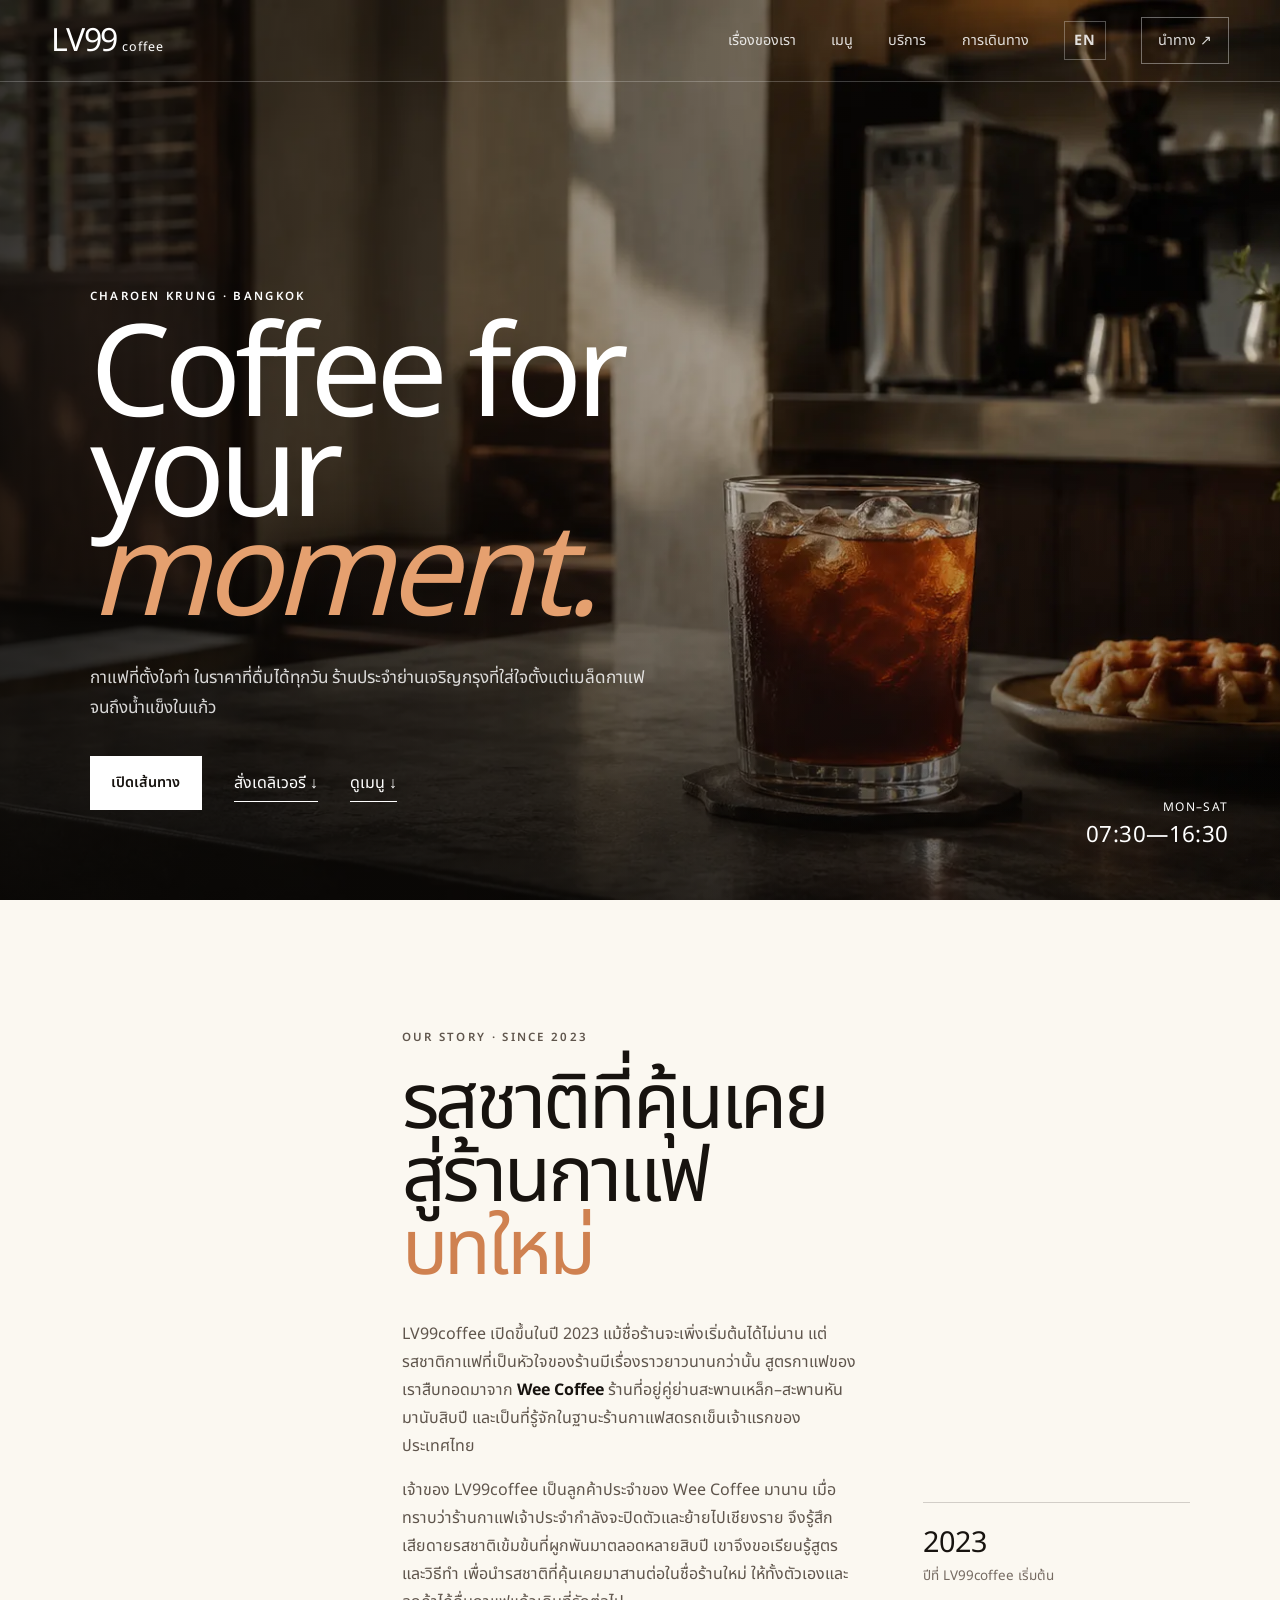
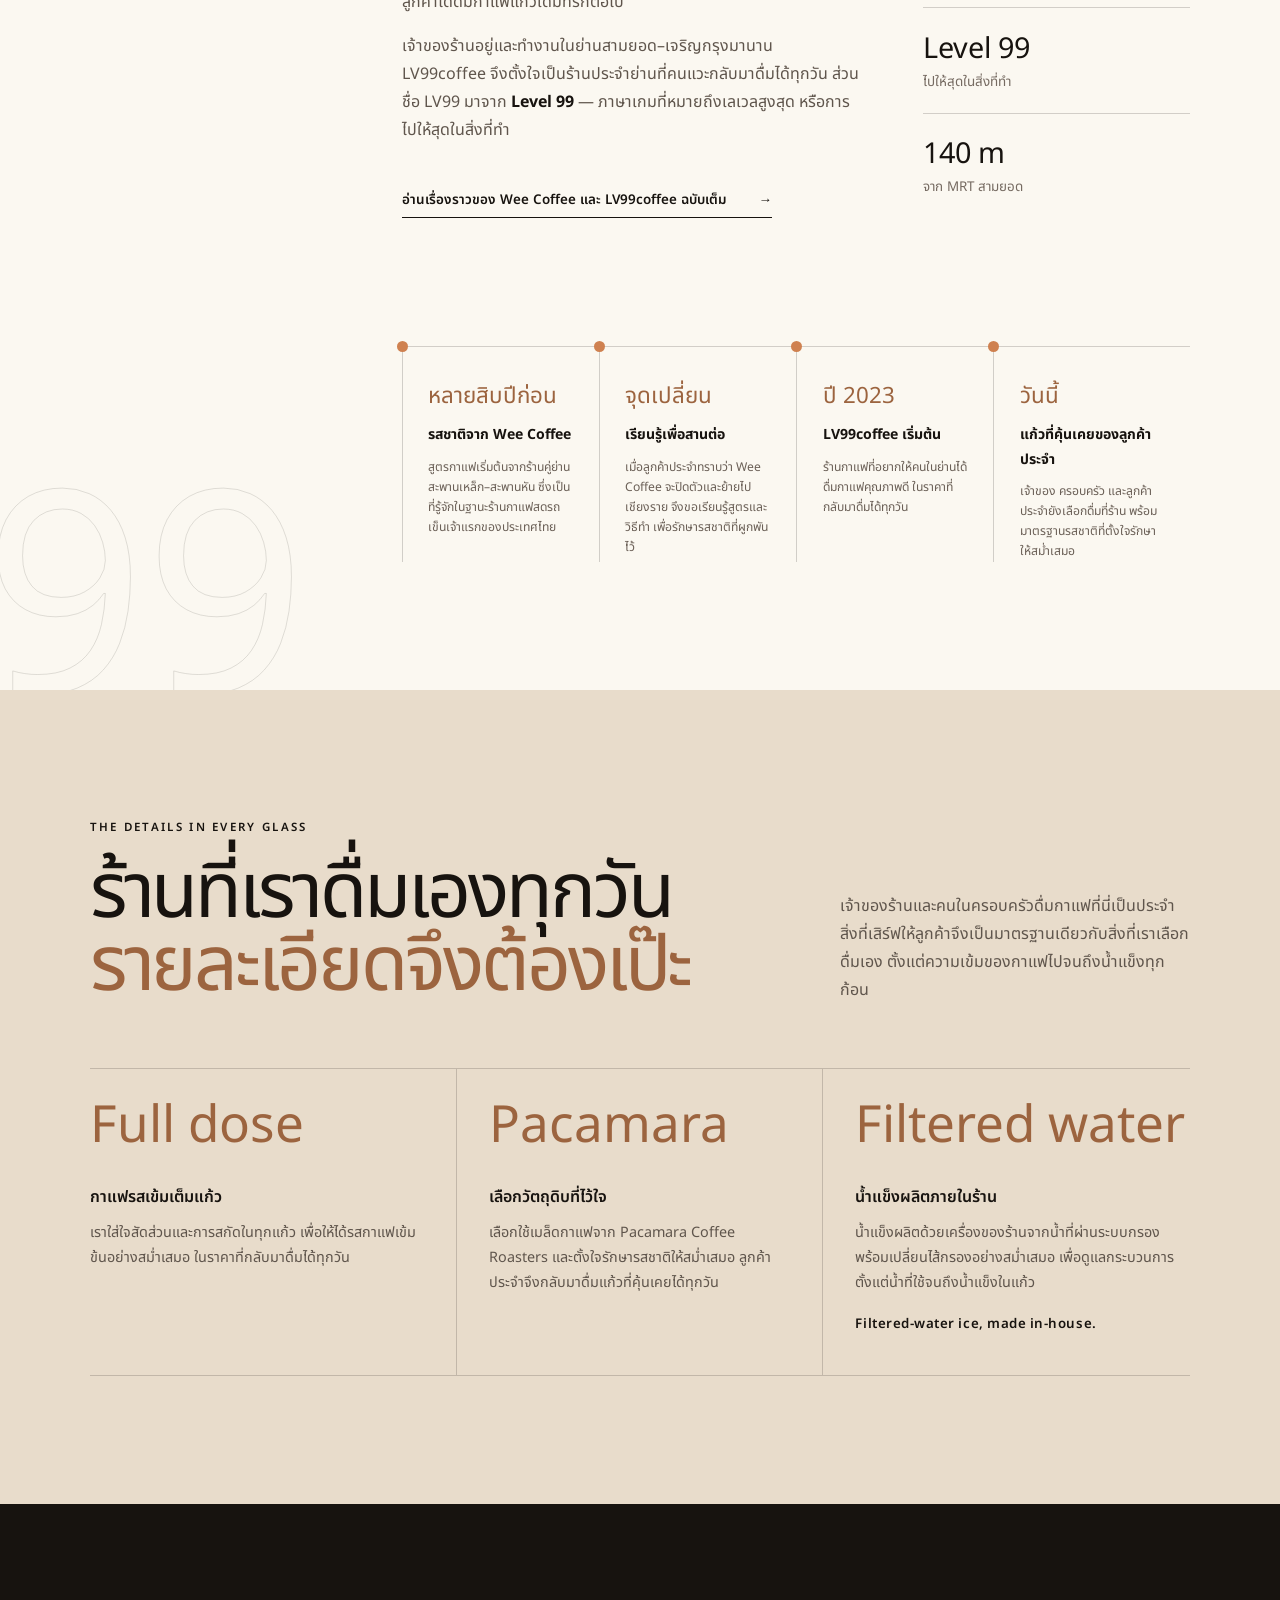
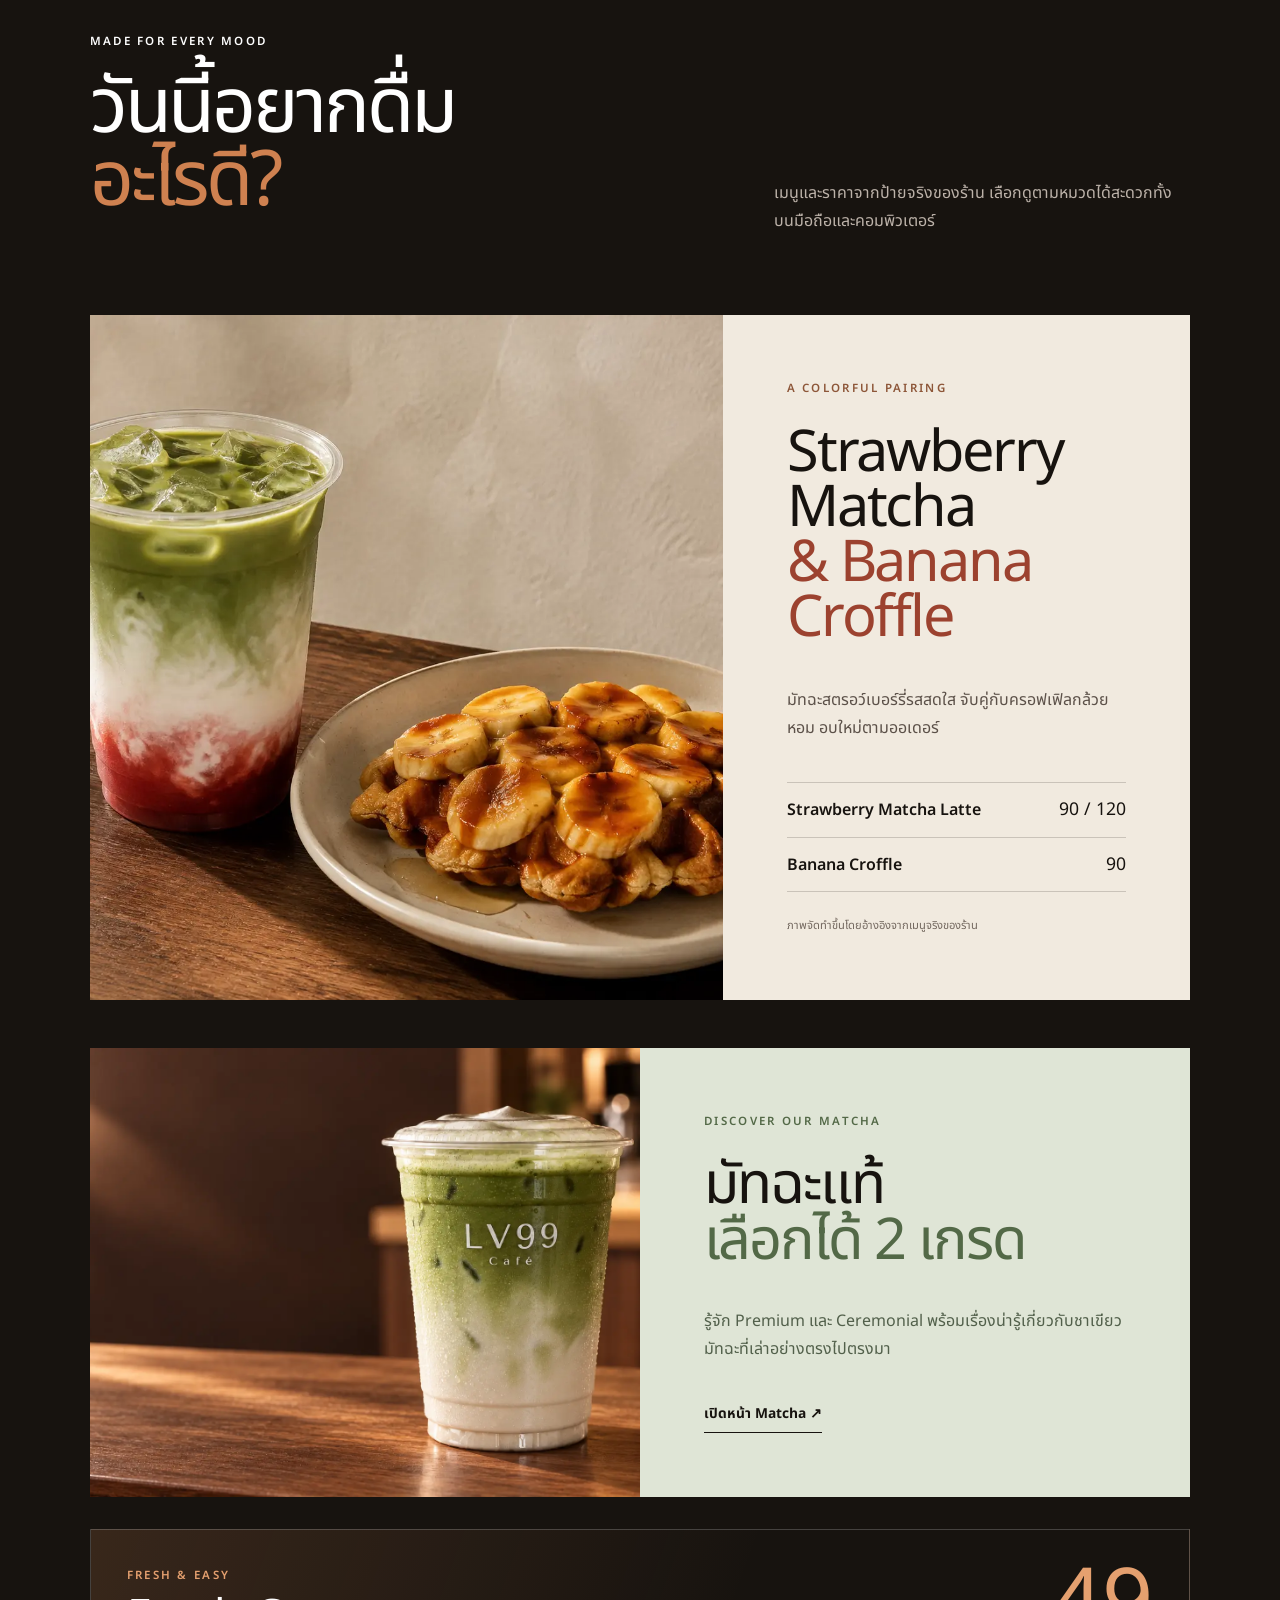
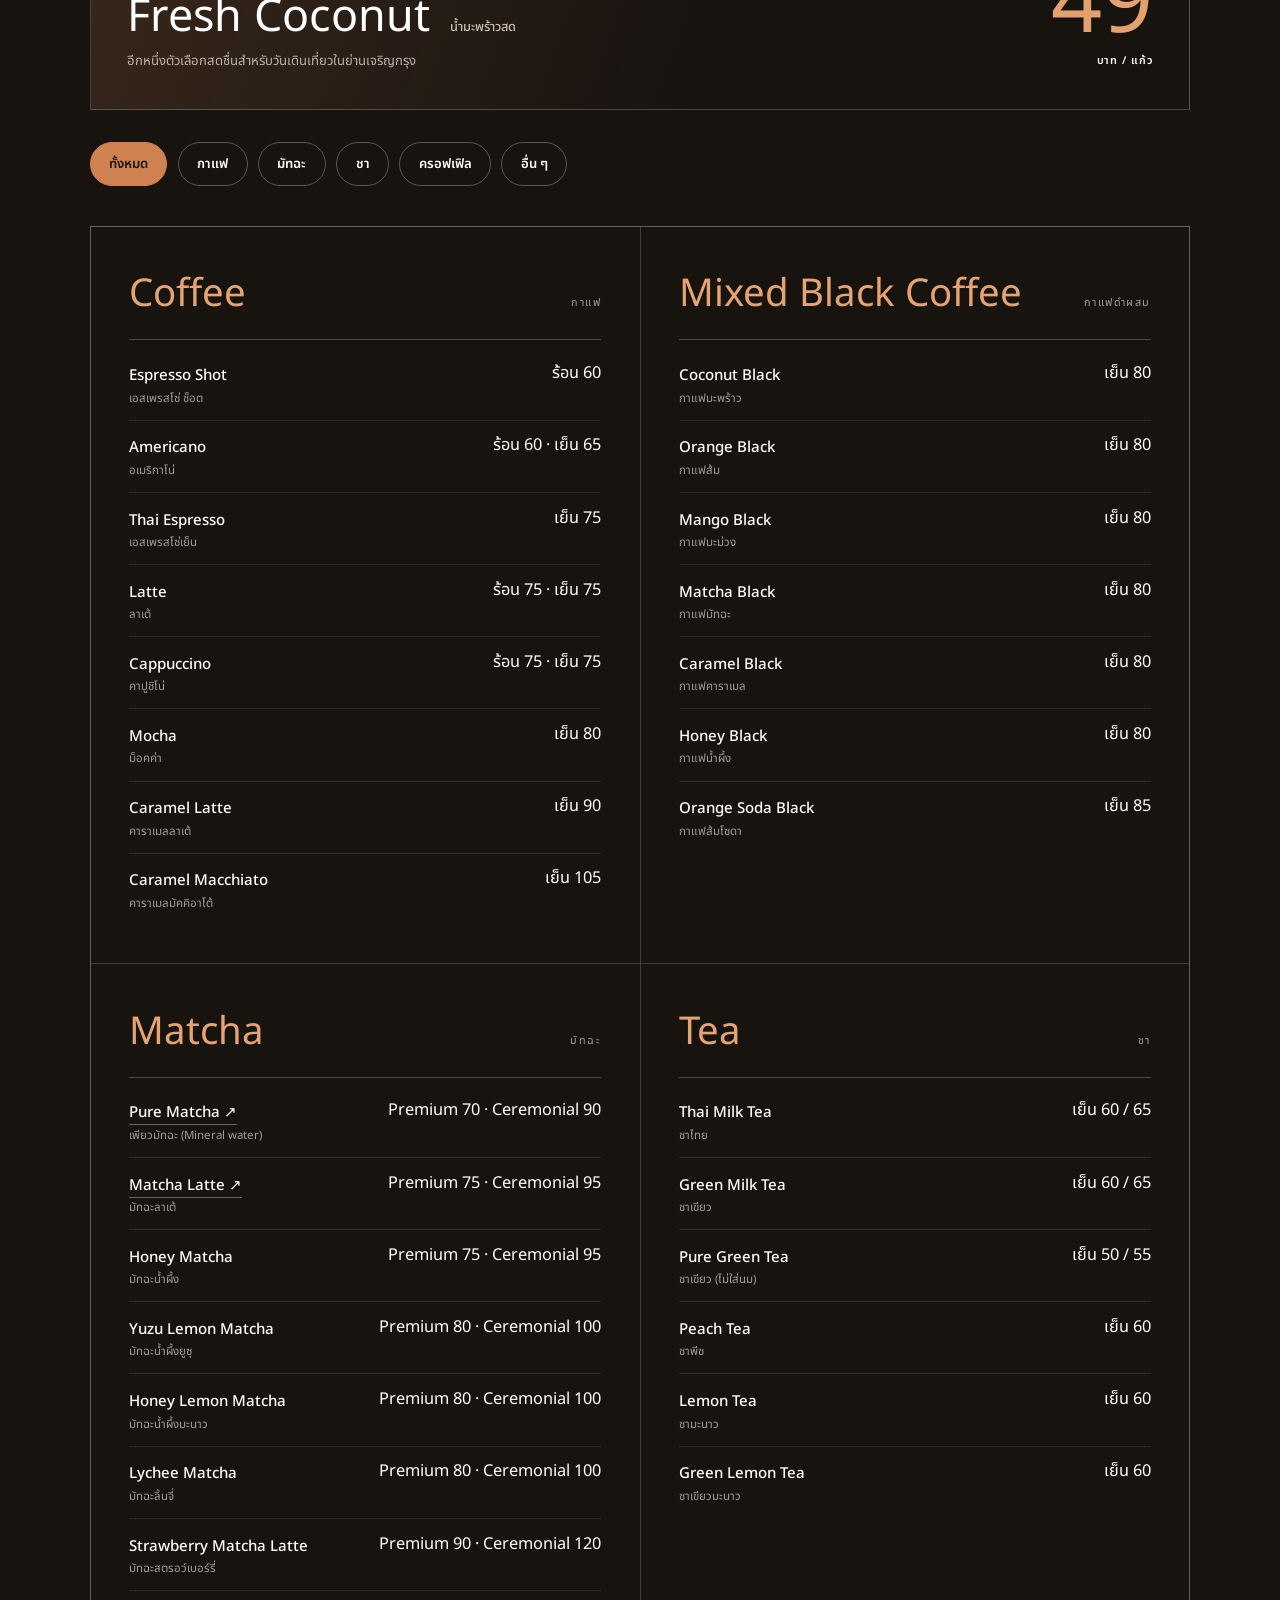
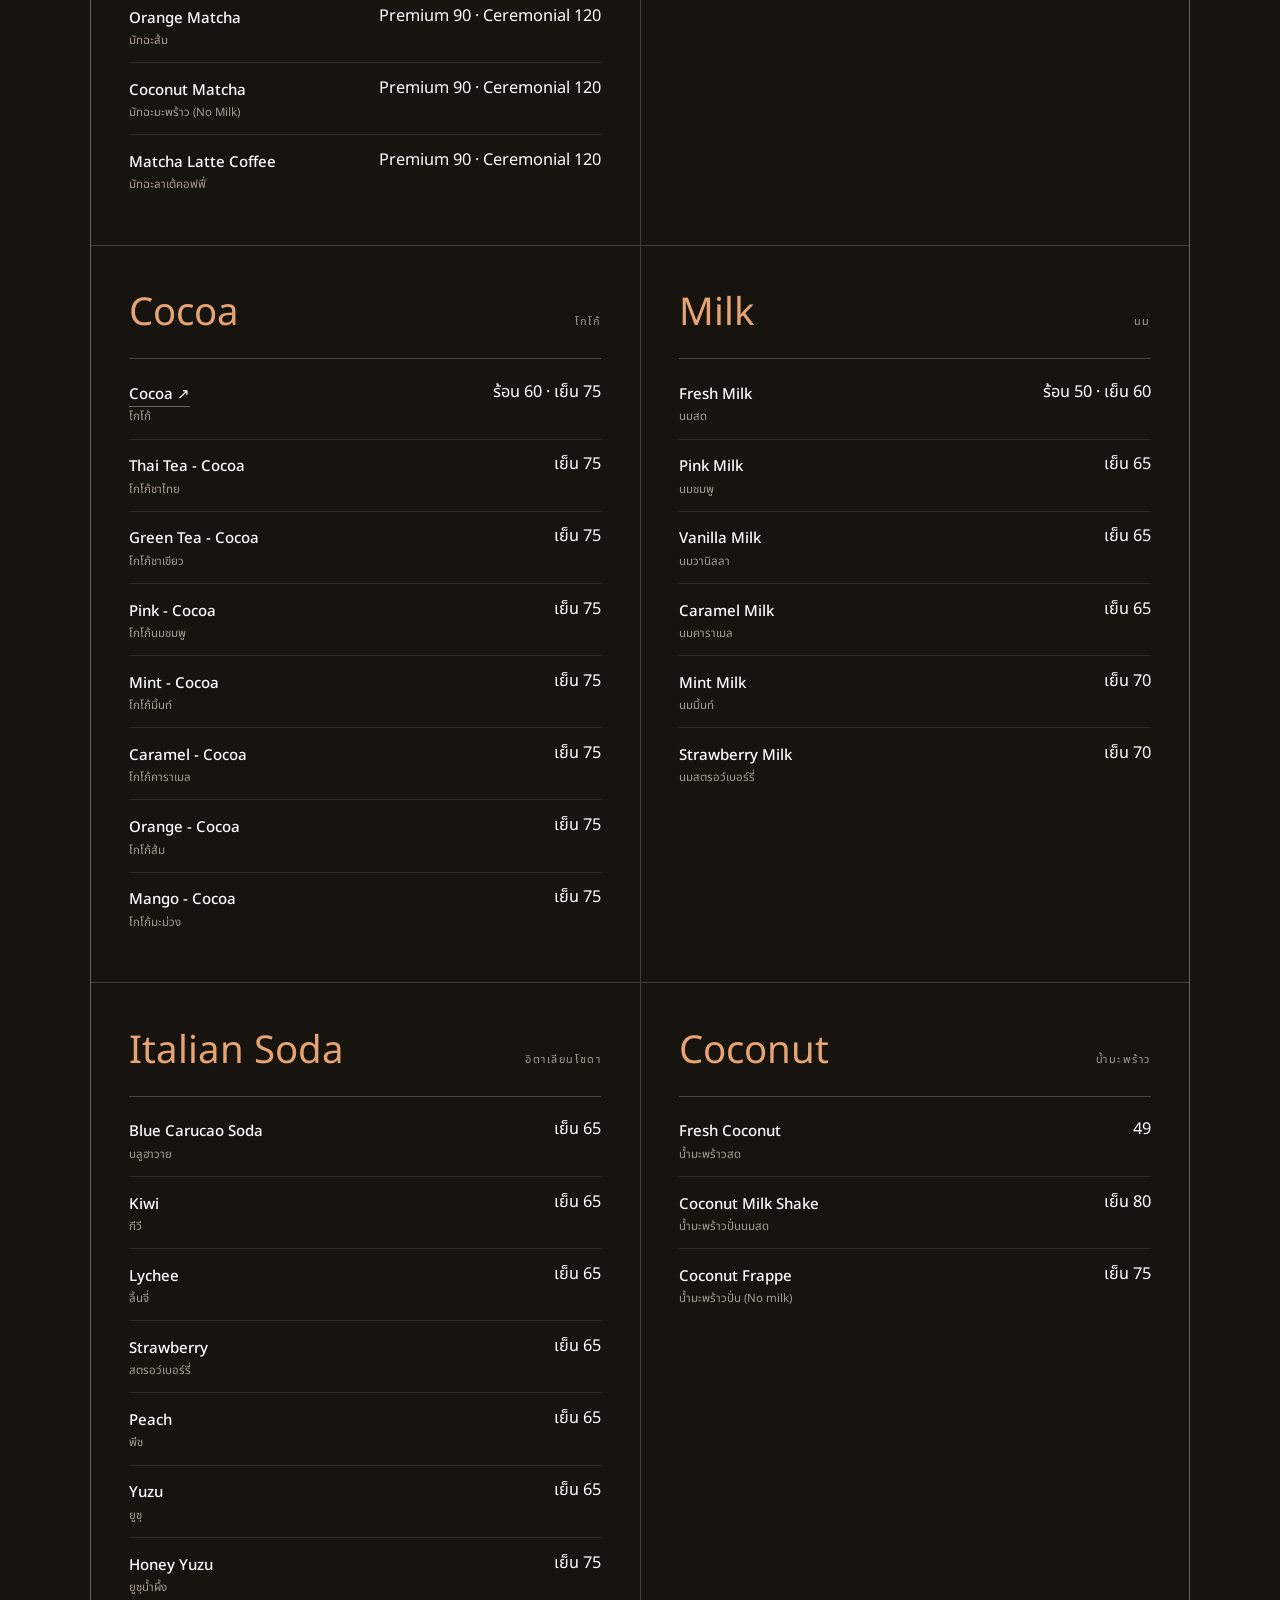
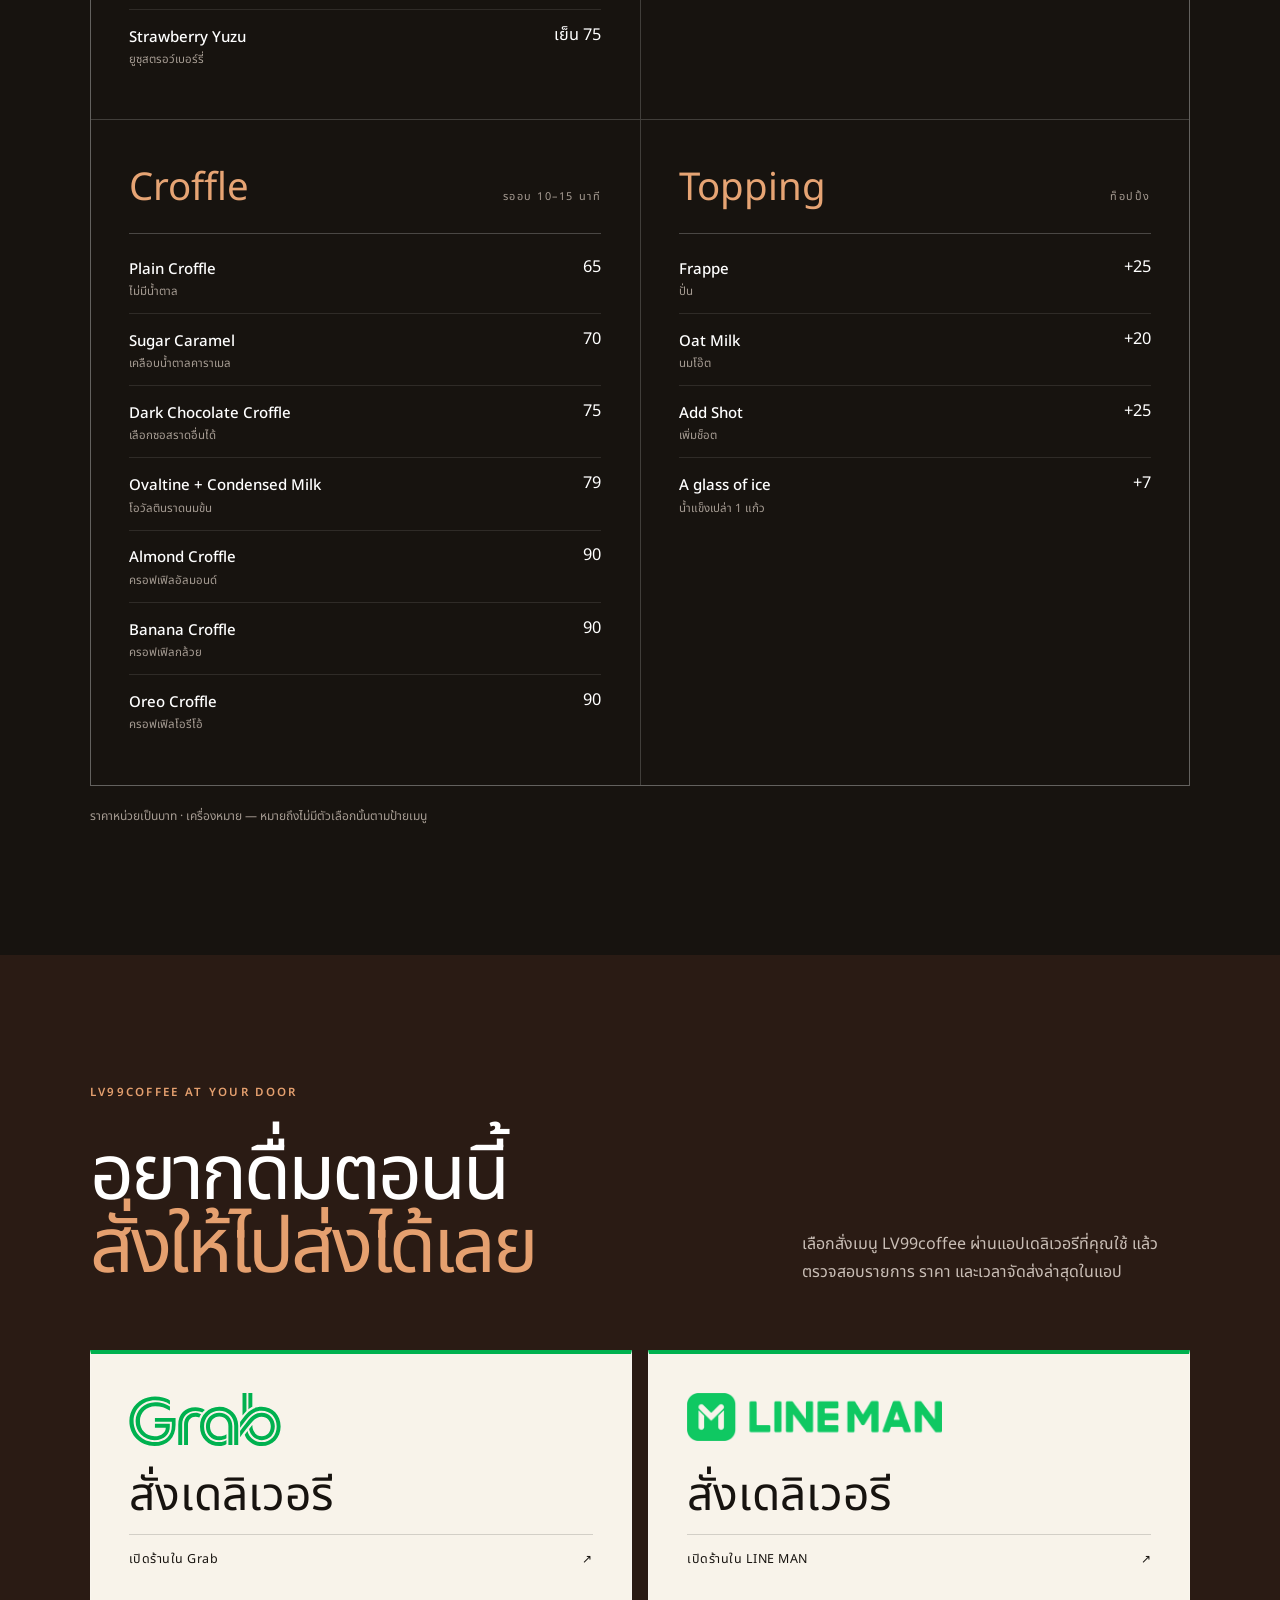
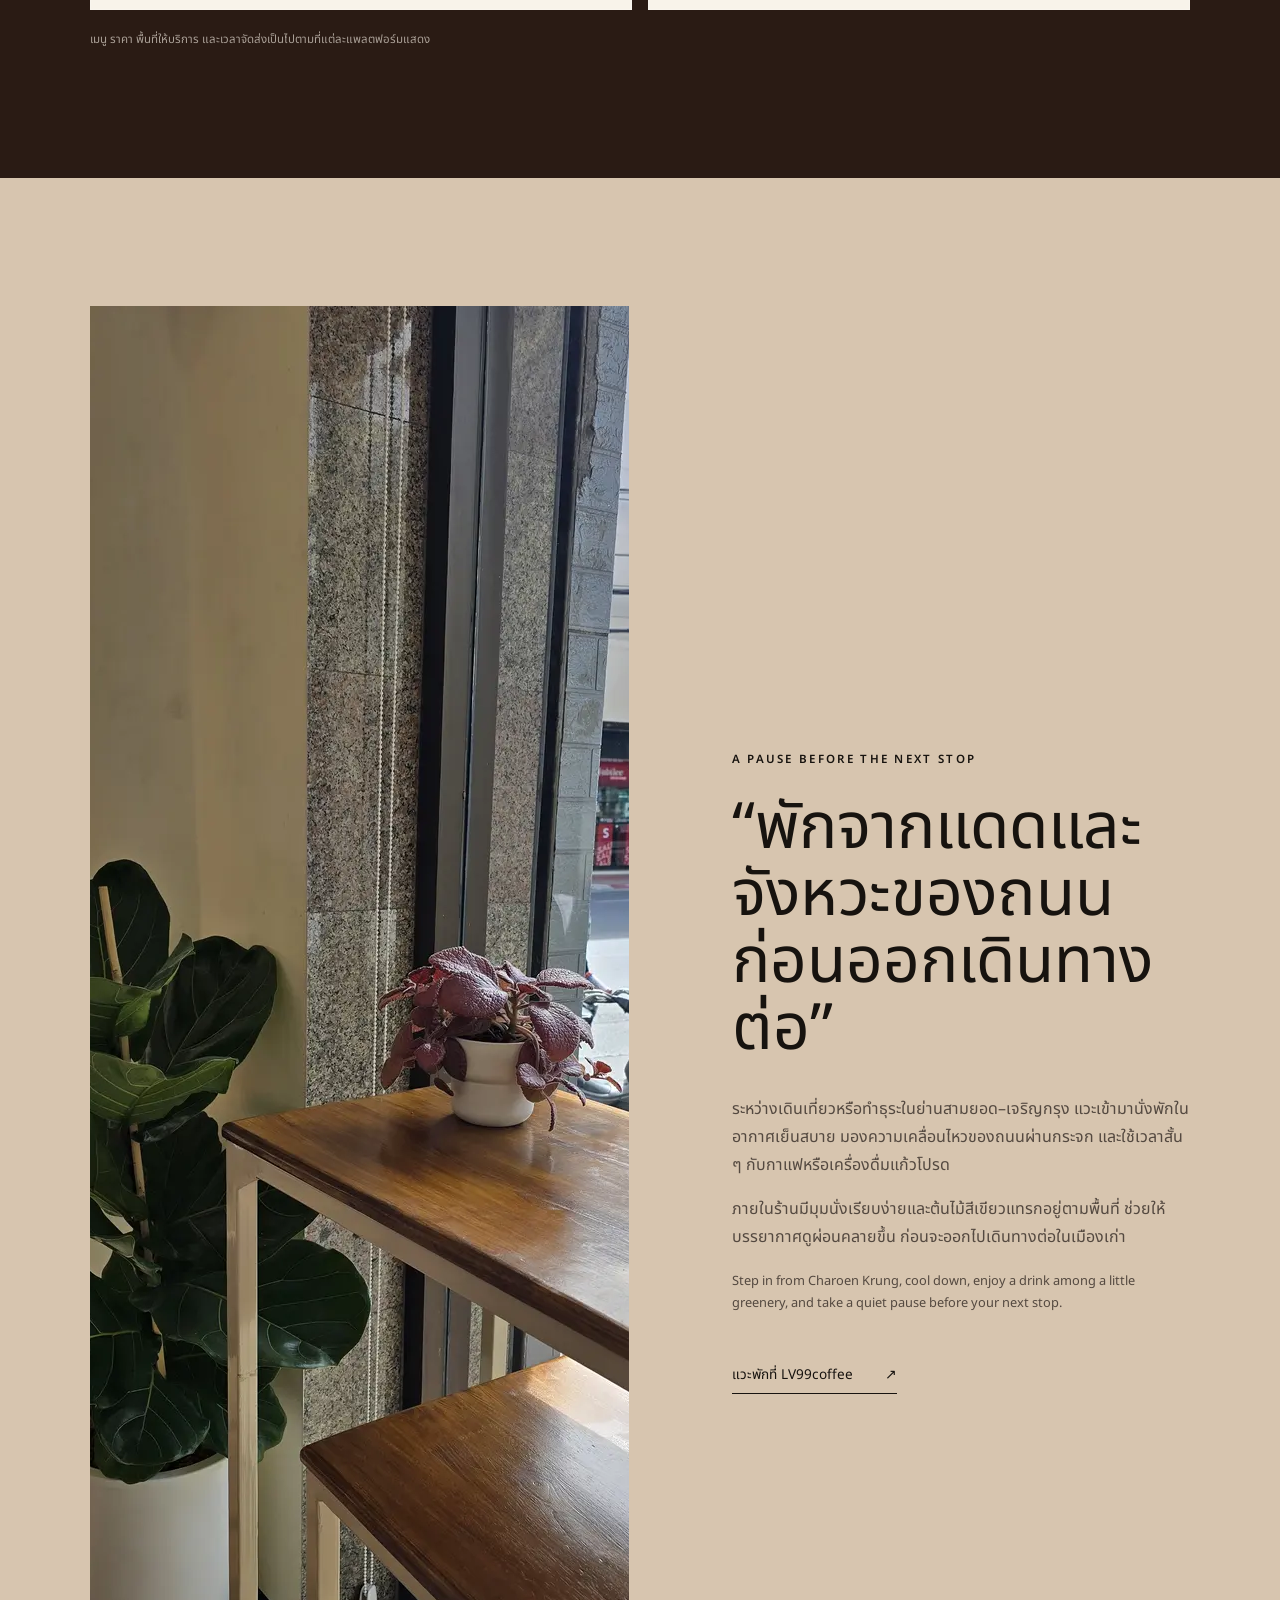
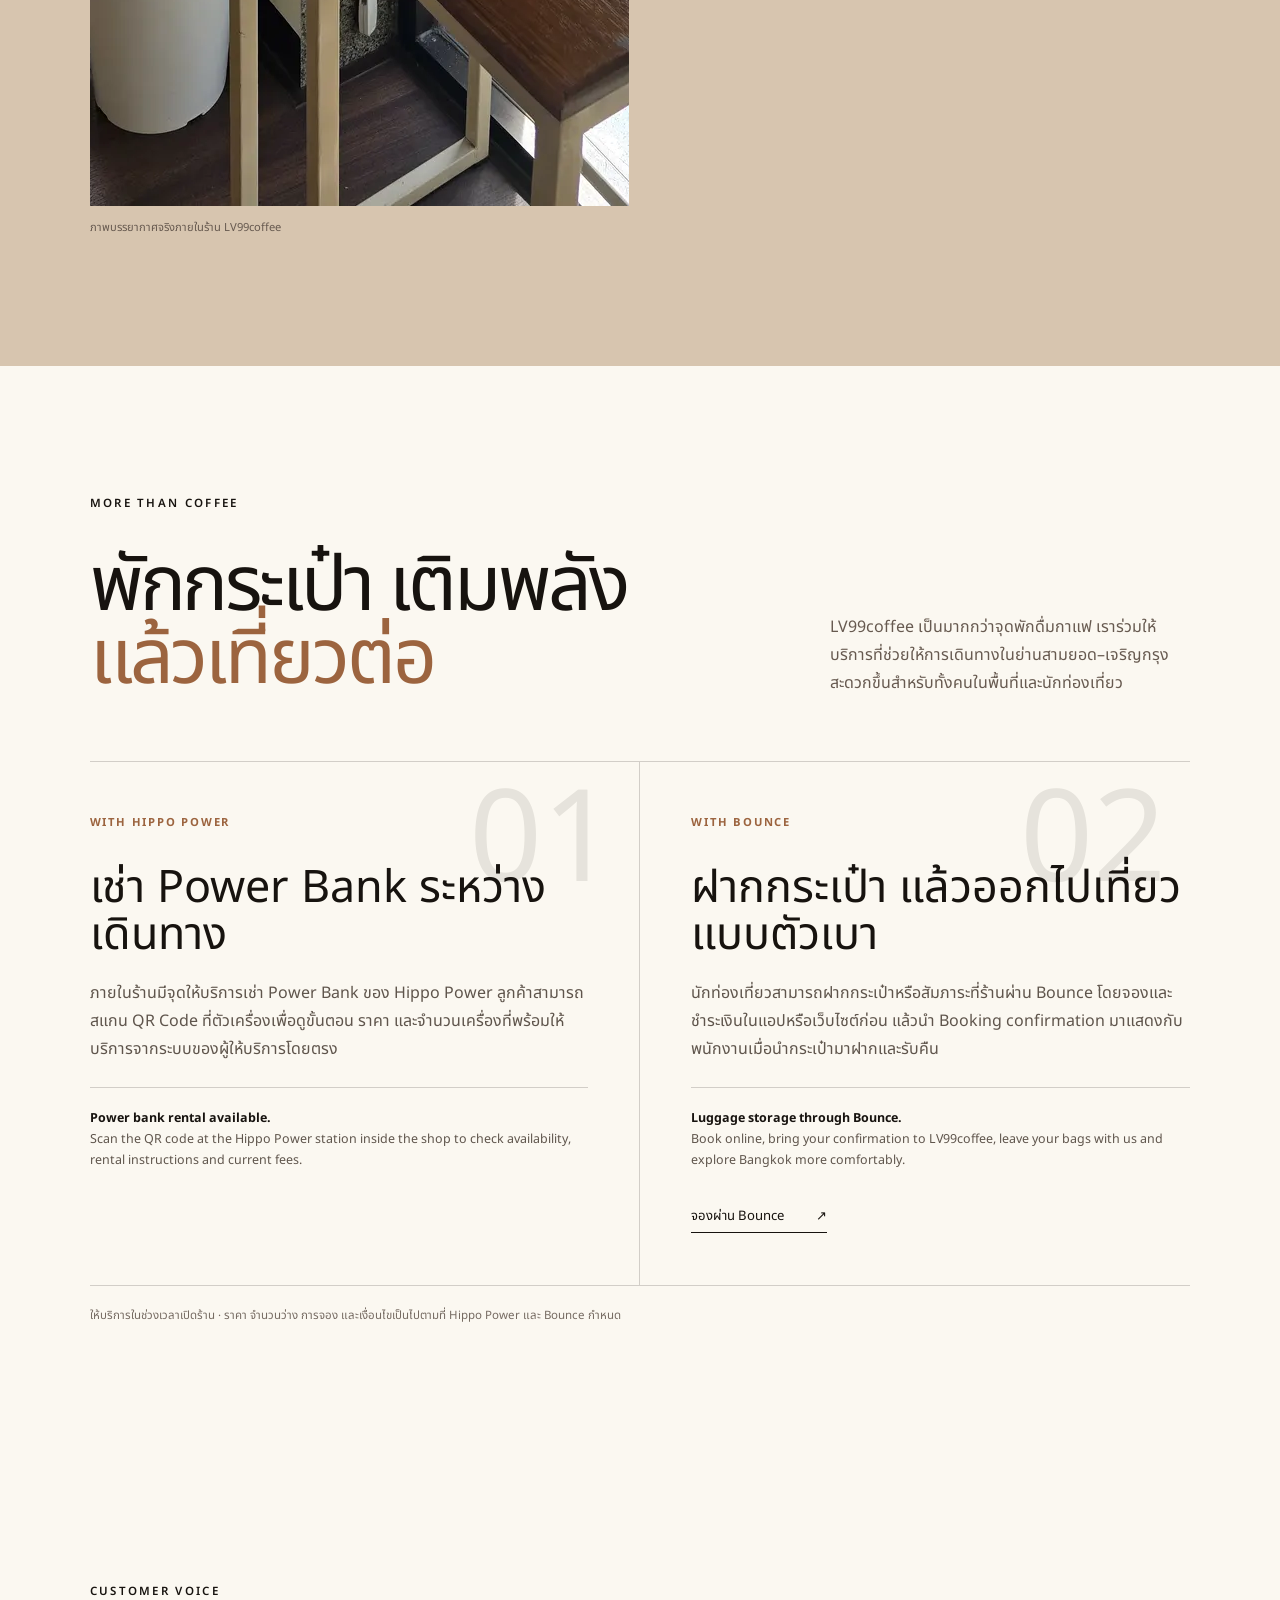
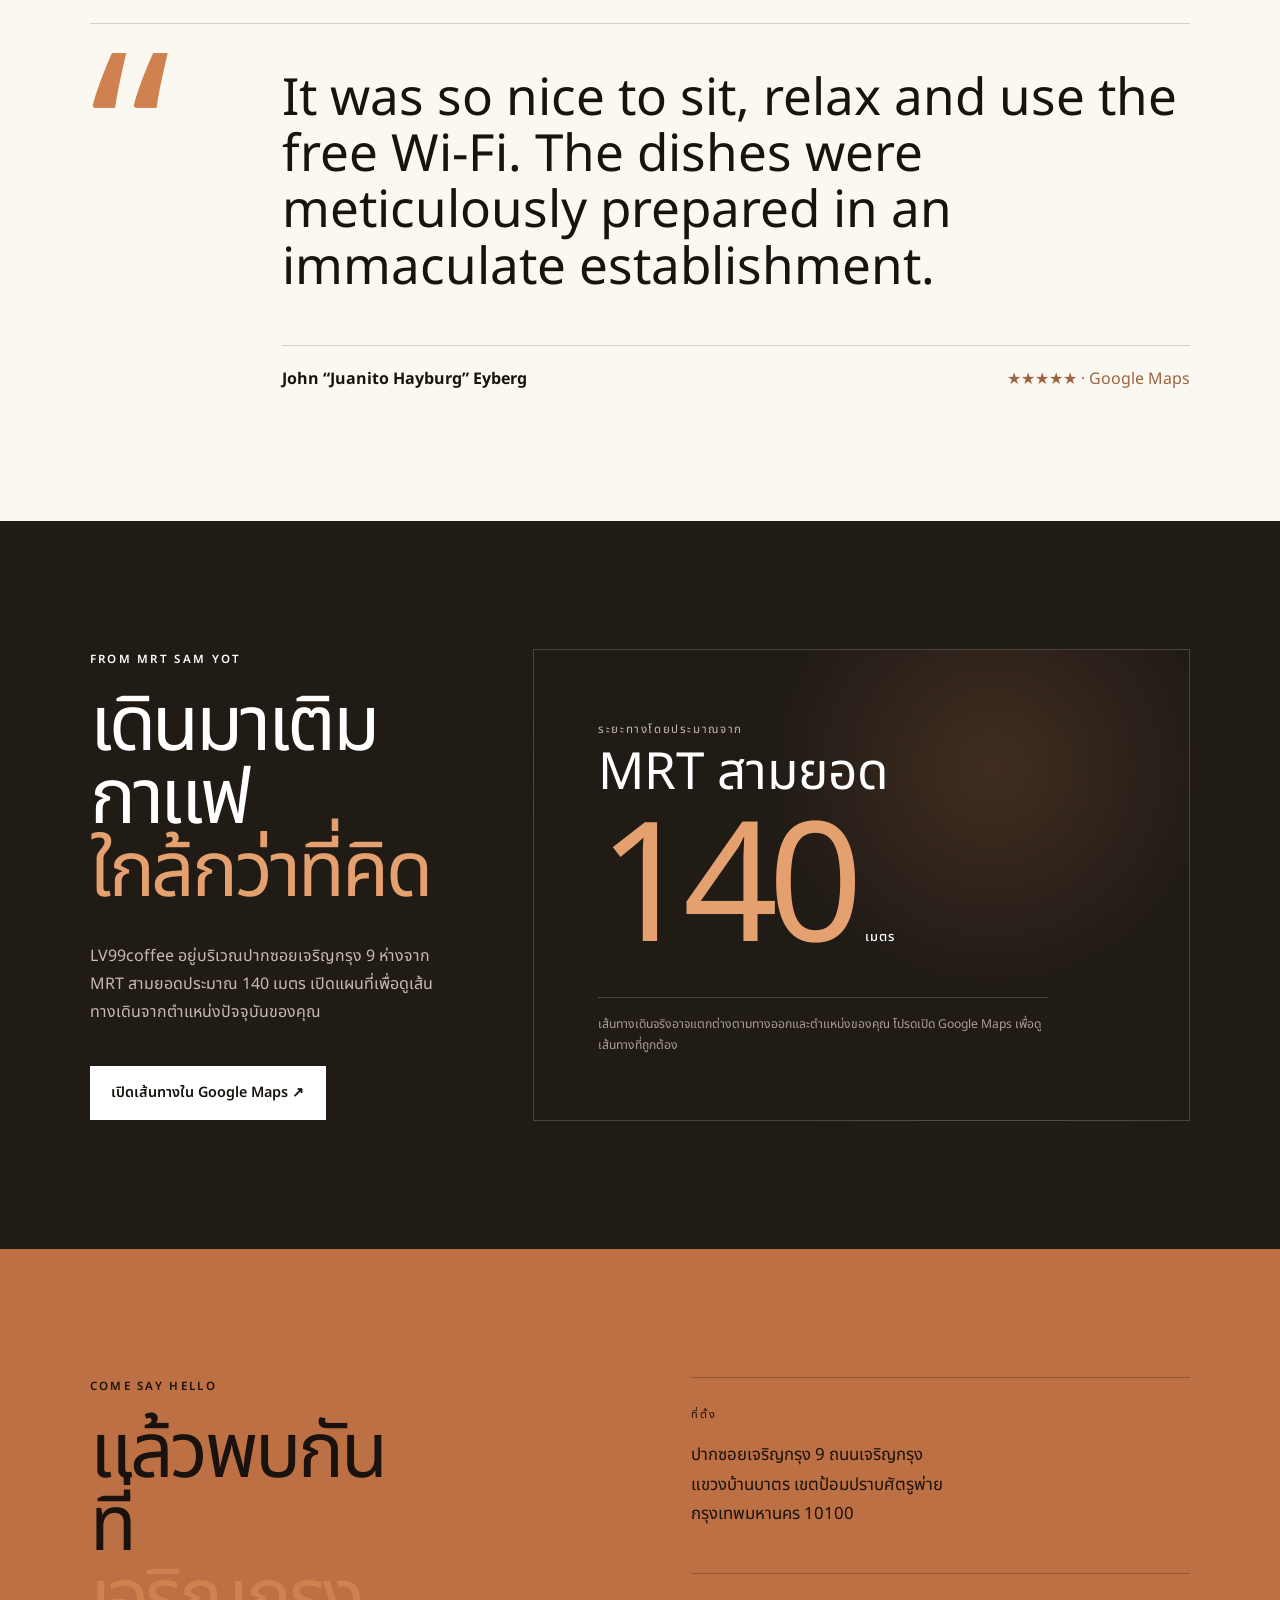
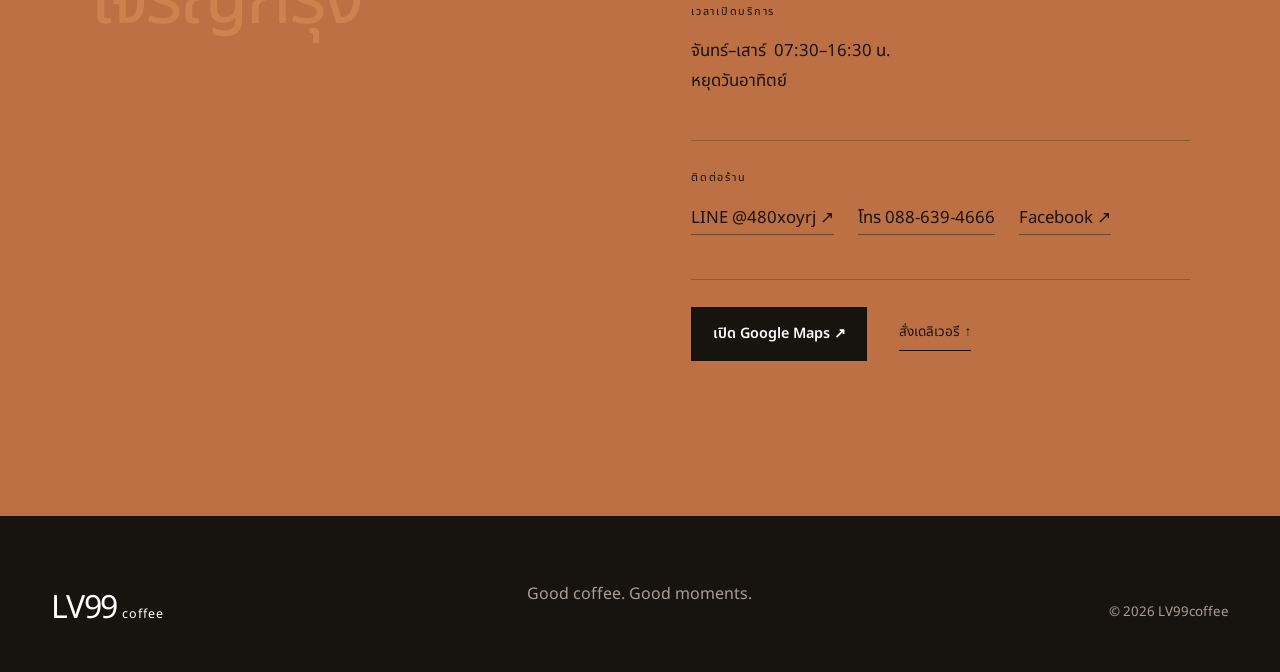
==== commit d42d3bec: "Improve mobile homepage and surface Matcha guide" ====
--- a/index.html
+++ b/index.html
@@ -14,7 +14,7 @@
   <meta property="og:url" content="https://coffee.lv99th.com/"><meta property="og:image" content="https://coffee.lv99th.com/assets/images/lv99-hero.webp">
   <link rel="preconnect" href="https://fonts.googleapis.com"><link rel="preconnect" href="https://fonts.gstatic.com" crossorigin>
   <link href="https://fonts.googleapis.com/css2?family=Noto+Sans+Thai:wght@300;400;500;600;700&display=swap" rel="stylesheet">
-  <link rel="stylesheet" href="css/styles.css"><link rel="stylesheet" href="css/menu.css"><link rel="stylesheet" href="css/feature.css"><link rel="stylesheet" href="css/story.css"><link rel="stylesheet" href="css/interactions.css">
+  <link rel="stylesheet" href="css/styles.css?v=20260913"><link rel="stylesheet" href="css/menu.css?v=20260913"><link rel="stylesheet" href="css/feature.css?v=20260913"><link rel="stylesheet" href="css/story.css"><link rel="stylesheet" href="css/interactions.css?v=20260913">
   <script type="application/ld+json">{"@context":"https://schema.org","@type":"CafeOrCoffeeShop","name":"LV99coffee","url":"https://coffee.lv99th.com/","description":"ร้านกาแฟประจำย่านเจริญกรุง ใกล้ MRT สามยอด ก่อตั้งในปี 2023 กาแฟคุณภาพในราคาที่ดื่มได้ทุกวัน","foundingDate":"2023","slogan":"ร้านที่เราดื่มเองทุกวัน รายละเอียดจึงต้องเป๊ะ","telephone":"+66-88-639-4666","priceRange":"฿1–200","servesCuisine":["Coffee","Cafe","Matcha","Bakery","Dessert"],"hasMap":"https://maps.app.goo.gl/upwLs7Lys3qoL3d98","address":{"@type":"PostalAddress","streetAddress":"ปากซอยเจริญกรุง 9 ถนนเจริญกรุง","addressSubdistrict":"บ้านบาตร","addressDistrict":"ป้อมปราบศัตรูพ่าย","addressLocality":"กรุงเทพมหานคร","postalCode":"10100","addressCountry":"TH"},"openingHoursSpecification":{"@type":"OpeningHoursSpecification","dayOfWeek":["Monday","Tuesday","Wednesday","Thursday","Friday","Saturday"],"opens":"07:30","closes":"16:30"},"sameAs":["https://www.facebook.com/lv99coffee"]}</script>
 </head>
 <body>
@@ -52,9 +52,10 @@
     <section class="menu-section section" id="menu">
       <header class="section-heading reveal"><div><p class="eyebrow">Made for every mood</p><h2>วันนี้อยากดื่ม<br><span>อะไรดี?</span></h2></div><p>เมนูและราคาจากป้ายจริงของร้าน เลือกดูตามหมวดได้สะดวกทั้งบนมือถือและคอมพิวเตอร์</p></header>
       <article class="noncoffee-feature reveal"><img src="assets/images/lv99-strawberry-matcha-banana-croffle.webp" alt="ภาพนำเสนอ Strawberry Matcha Latte คู่กับ Banana Croffle อ้างอิงจากเมนูจริงของร้าน" width="1456" height="1092" loading="lazy"><div><p class="eyebrow">A colorful pairing</p><h3>Strawberry Matcha<br><span>& Banana Croffle</span></h3><p>มัทฉะสตรอว์เบอร์รี่รสสดใส จับคู่กับครอฟเฟิลกล้วยหอม อบใหม่ตามออเดอร์</p><dl><div><dt>Strawberry Matcha Latte</dt><dd>90 / 120</dd></div><div><dt>Banana Croffle</dt><dd>90</dd></div></dl><small>ภาพจัดทำขึ้นโดยอ้างอิงจากเมนูจริงของร้าน</small></div></article>
+      <a class="matcha-feature reveal" href="drinks/matcha/" aria-labelledby="matcha-feature-title"><img src="assets/images/lv99-matcha-latte.webp" alt="มัทฉะลาเต้เย็น LV99coffee ในแก้วสกรีนโลโก้" width="1536" height="1024" loading="lazy"><div><p class="eyebrow">Discover our matcha</p><h3 id="matcha-feature-title">มัทฉะแท้<br><span>เลือกได้ 2 เกรด</span></h3><p>รู้จัก Premium และ Ceremonial พร้อมเรื่องน่ารู้เกี่ยวกับชาเขียวมัทฉะที่เล่าอย่างตรงไปตรงมา</p><strong>เปิดหน้า Matcha <span aria-hidden="true">↗</span></strong></div></a>
       <aside class="fresh-coconut-note reveal" aria-label="เมนูแนะนำ Fresh Coconut"><div><p class="eyebrow">Fresh & easy</p><h3>Fresh Coconut <span>น้ำมะพร้าวสด</span></h3><p>อีกหนึ่งตัวเลือกสดชื่นสำหรับวันเดินเที่ยวในย่านเจริญกรุง</p></div><strong>49<small>บาท / แก้ว</small></strong></aside>
       <div class="menu-tools reveal" aria-label="เลือกหมวดเมนู"><button class="menu-filter active" type="button" data-filter="all">ทั้งหมด</button><button class="menu-filter" type="button" data-filter="coffee">กาแฟ</button><button class="menu-filter" type="button" data-filter="matcha">มัทฉะ</button><button class="menu-filter" type="button" data-filter="tea">ชา</button><button class="menu-filter" type="button" data-filter="food">ครอฟเฟิล</button><button class="menu-filter" type="button" data-filter="other">อื่น ๆ</button></div>
-      <div class="menu-list reveal" id="menu-list" aria-live="polite"></div>
+      <div class="menu-list" id="menu-list" aria-live="polite" aria-label="รายการเมนูทั้งหมด"></div>
       <p class="menu-note">ราคาหน่วยเป็นบาท · เครื่องหมาย — หมายถึงไม่มีตัวเลือกนั้นตามป้ายเมนู</p>
     </section>
     <section class="delivery section" id="delivery" aria-labelledby="delivery-title"><header class="delivery-heading reveal"><p class="eyebrow">LV99coffee at your door</p><h2 id="delivery-title">อยากดื่มตอนนี้<br><span>สั่งให้ไปส่งได้เลย</span></h2><p>เลือกสั่งเมนู LV99coffee ผ่านแอปเดลิเวอรีที่คุณใช้ แล้วตรวจสอบรายการ ราคา และเวลาจัดส่งล่าสุดในแอป</p></header><div class="delivery-grid reveal"><a class="delivery-card delivery-grab" href="https://r.grab.com/g/6-20260905_121633_26bfd17a1ec94d88992dd4b845d9ee0a_MEXMPS-3-C35JVJKAL63HGJ" target="_blank" rel="noopener" aria-label="สั่ง LV99coffee ผ่าน Grab"><span class="delivery-logo"><img src="assets/brands/grab-logo.svg" alt="Grab" width="191" height="68" loading="lazy"></span><strong>สั่งเดลิเวอรี</strong><small>เปิดร้านใน Grab <span aria-hidden="true">↗</span></small></a><a class="delivery-card delivery-lineman" href="https://lin.ee/ONmKM3F?openExternalBrowser=1" target="_blank" rel="noopener" aria-label="สั่ง LV99coffee ผ่าน LINE MAN"><span class="delivery-logo"><img src="assets/brands/line-man-logo.png" alt="LINE MAN" width="540" height="102" loading="lazy"></span><strong>สั่งเดลิเวอรี</strong><small>เปิดร้านใน LINE MAN <span aria-hidden="true">↗</span></small></a></div><p class="delivery-note reveal">เมนู ราคา พื้นที่ให้บริการ และเวลาจัดส่งเป็นไปตามที่แต่ละแพลตฟอร์มแสดง</p></section>
@@ -75,6 +76,6 @@
     <section class="visit section" id="visit"><div class="visit-title reveal"><p class="eyebrow">Come say hello</p><h2>แล้วพบกัน<br>ที่<span>เจริญกรุง</span></h2></div><div class="visit-details reveal"><div><small>ที่ตั้ง</small><p>ปากซอยเจริญกรุง 9 ถนนเจริญกรุง<br>แขวงบ้านบาตร เขตป้อมปราบศัตรูพ่าย<br>กรุงเทพมหานคร 10100</p></div><div><small>เวลาเปิดบริการ</small><p>จันทร์–เสาร์&nbsp; 07:30–16:30 น.<br>หยุดวันอาทิตย์</p></div><div><small>ติดต่อร้าน</small><p class="contact-links"><a href="https://line.me/R/ti/p/@480xoyrj" target="_blank" rel="noopener">LINE @480xoyrj ↗</a><a href="tel:+66886394666">โทร 088-639-4666</a><a href="https://www.facebook.com/lv99coffee" target="_blank" rel="noopener">Facebook ↗</a></p></div><div class="visit-actions"><a class="button button-dark" href="https://maps.app.goo.gl/upwLs7Lys3qoL3d98" target="_blank" rel="noopener">เปิด Google Maps ↗</a><a class="arrow-link" href="#delivery">สั่งเดลิเวอรี ↑</a></div></div></section>
   </main>
   <footer><a class="wordmark" href="#home">LV99<span>coffee</span></a><p>Good coffee. Good moments.</p><small>© <span id="year"></span> LV99coffee</small></footer>
-  <script src="js/main.js" defer></script>
+  <script src="js/main.js?v=20260913" defer></script>
 </body>
 </html>
--- a/css/styles.css
+++ b/css/styles.css
@@ -1 +1 @@
-:root{--ink:#17130f;--paper:#f1eadf;--cream:#fbf8f1;--caramel:#cf8150;--line:rgba(23,19,15,.18);--serif:"Noto Sans Thai",sans-serif;--sans:"Noto Sans Thai",sans-serif}*{box-sizing:border-box}html{scroll-behavior:smooth}body{margin:0;background:var(--paper);color:var(--ink);font:400 1rem/1.75 var(--sans);overflow-x:hidden}a{color:inherit;text-decoration:none}img{display:block;max-width:100%}.skip-link{position:fixed;left:1rem;top:-5rem;z-index:99;background:#fff;padding:.7rem 1rem}.skip-link:focus{top:1rem}.site-header{height:82px;padding:0 clamp(1.2rem,4vw,4.5rem);display:flex;align-items:center;justify-content:space-between;position:absolute;inset:0 0 auto;z-index:10;color:white;border-bottom:1px solid rgba(255,255,255,.22);transition:.3s}.site-header.fixed{position:fixed;background:rgba(23,19,15,.93);backdrop-filter:blur(15px)}.wordmark{font:2rem/1 var(--serif);letter-spacing:-.04em}.wordmark span{font:400 .78rem var(--sans);letter-spacing:.08em;margin-left:.3rem}.site-nav{display:flex;align-items:center;gap:2.2rem;font-size:.9rem}.site-nav a{opacity:.85}.site-nav a:hover{opacity:1}.nav-cta{border:1px solid rgba(255,255,255,.45);padding:.65rem 1rem}.menu-toggle{display:none;background:0;border:0;padding:.5rem}.menu-toggle span{display:block;width:25px;height:1px;background:#fff;margin:6px}.hero{position:relative;min-height:100svh;color:#fff;display:flex;align-items:flex-end;isolation:isolate}.hero-media,.hero-shade{position:absolute;inset:0;width:100%;height:100%;object-fit:cover;z-index:-2}.hero-media{object-position:center}.hero-shade{z-index:-1;background:linear-gradient(90deg,rgba(10,8,6,.8) 0%,rgba(10,8,6,.3) 55%,rgba(10,8,6,.1)),linear-gradient(0deg,rgba(10,8,6,.55),transparent 45%)}.hero-copy{width:min(760px,86vw);padding:10rem clamp(1.2rem,7vw,8rem) clamp(5rem,10vh,8rem)}.kicker,.eyebrow{margin:0 0 1.3rem;text-transform:uppercase;letter-spacing:.2em;font-size:.72rem;font-weight:600}.hero h1{font:400 clamp(4.2rem,10vw,9rem)/.78 var(--serif);letter-spacing:-.05em;margin:0 0 2.3rem}.hero h1 em{color:#e5a06f;font-weight:400}.hero-copy>p:not(.kicker){max-width:590px;font-size:1.07rem;color:rgba(255,255,255,.83)}.hero-actions{display:flex;align-items:center;gap:2rem;margin-top:2rem}.button{display:inline-flex;align-items:center;justify-content:center;padding:.9rem 1.35rem;font-weight:600;font-size:.9rem}.button-light{background:#fff;color:var(--ink)}.button-dark{background:var(--ink);color:#fff}.text-link,.arrow-link{border-bottom:1px solid currentColor;padding:.3rem 0}.hero-meta{position:absolute;right:clamp(1.2rem,4vw,4.5rem);bottom:3rem;text-align:right;font-size:.75rem;text-transform:uppercase;letter-spacing:.12em}.hero-meta strong{display:block;font:400 1.4rem var(--serif);letter-spacing:.02em}.section{padding:clamp(5rem,10vw,9rem) clamp(1.2rem,7vw,8rem)}.intro{position:relative;display:grid;grid-template-columns:.65fr 1.2fr .7fr;gap:5vw;align-items:end;background:var(--cream);overflow:hidden}.intro-number{font:400 clamp(10rem,22vw,23rem)/.7 var(--serif);color:transparent;-webkit-text-stroke:1px rgba(23,19,15,.12);position:absolute;left:-1rem;bottom:-1rem}.intro-copy{grid-column:2;position:relative}.intro h2,.section-heading h2,.visit h2{font:400 clamp(3.1rem,6vw,6.2rem)/.95 var(--serif);letter-spacing:-.04em;margin:0 0 2rem}.intro h2 span,.section-heading h2 span,.visit h2 span{display:block;color:var(--caramel)}.intro-copy>p:last-child{max-width:620px;color:#5f554c}.facts{margin:0;position:relative}.facts div{padding:1.15rem 0;border-top:1px solid var(--line)}.facts dt{font:400 1.8rem var(--serif)}.facts dd{margin:0;color:#766b62;font-size:.84rem}.menu-section{background:var(--ink);color:#fff}.section-heading{display:grid;grid-template-columns:1fr .7fr;gap:7vw;align-items:end;margin-bottom:4rem}.section-heading>p{color:#bcb2a9;max-width:500px}.menu-grid{display:grid;grid-template-columns:repeat(4,1fr);border-top:1px solid rgba(255,255,255,.2)}.menu-card{min-height:310px;padding:1.5rem;border-right:1px solid rgba(255,255,255,.2);display:flex;flex-direction:column;justify-content:flex-end;transition:.25s}.menu-card:first-child{border-left:1px solid rgba(255,255,255,.2)}.menu-card:hover,.menu-card.featured{background:var(--caramel);color:var(--ink)}.menu-card>span{margin-bottom:auto;font-size:.72rem}.menu-card h3{font:400 2rem var(--serif);margin:0}.menu-card p{font-size:.84rem;margin:.4rem 0 0;opacity:.75}.menu-note{font-size:.78rem;color:#a69c93;margin:1.5rem 0 0}.ritual{display:grid;grid-template-columns:minmax(0,1fr) minmax(320px,.85fr);gap:8vw;align-items:center;background:#d7c5af}.ritual-media{margin:0}.ritual-media img{width:100%;aspect-ratio:4/5;object-fit:cover}.ritual-copy blockquote{font:400 clamp(2.7rem,5vw,5rem)/1.05 var(--serif);margin:1.5rem 0 2rem}.ritual-copy>p:not(.eyebrow){max-width:510px;color:#544940}.ritual-copy .arrow-link{display:inline-flex;justify-content:space-between;gap:2rem;margin-top:2rem;font-size:.85rem}.review{background:var(--cream)}.review-grid{display:grid;grid-template-columns:.35fr 1.65fr;border-top:1px solid var(--line);padding-top:3rem}.quote-mark{font:400 14rem/.65 var(--serif);color:var(--caramel)}.review figure{margin:0}.review blockquote{font:400 clamp(2.2rem,4vw,4.6rem)/1.1 var(--serif);margin:0 0 3rem;max-width:1050px}.review figcaption{display:flex;justify-content:space-between;border-top:1px solid var(--line);padding-top:1.2rem}.review figcaption span{color:#9c643f}.visit{display:grid;grid-template-columns:1fr 1fr;gap:8vw;background:#bd7044;color:#1a120e}.visit-details>div{padding:1.7rem 0;border-top:1px solid rgba(23,19,15,.25)}.visit-details small{display:block;text-transform:uppercase;letter-spacing:.16em;font-size:.68rem}.visit-details p{font-size:1.05rem}.visit-actions{display:flex;align-items:center;gap:2rem}.visit-actions .arrow-link{font-size:.85rem}footer{background:var(--ink);color:white;padding:3rem clamp(1.2rem,4vw,4.5rem);display:grid;grid-template-columns:1fr 1fr 1fr;align-items:end}footer p{text-align:center;color:#a99f96}footer small{text-align:right;color:#a99f96}.reveal{opacity:0;transform:translateY(24px);transition:opacity .75s ease,transform .75s ease}.reveal.visible{opacity:1;transform:none}:focus-visible{outline:3px solid #e6a474;outline-offset:4px}@media(max-width:900px){.site-nav{position:fixed;inset:0;background:var(--ink);display:none;flex-direction:column;justify-content:center;font-size:1.3rem}.site-nav.open{display:flex}.menu-toggle{display:block;z-index:2}.intro{grid-template-columns:1fr 1fr}.intro-copy{grid-column:1/3}.facts{grid-column:2}.menu-grid{grid-template-columns:1fr 1fr}.ritual{gap:5vw}.review-grid{grid-template-columns:1fr}.quote-mark{font-size:8rem}.visit{grid-template-columns:1fr}footer{grid-template-columns:1fr;gap:1rem}footer p,footer small{text-align:left}}@media(max-width:600px){.site-header{height:70px}.hero{min-height:850px}.hero-copy{padding-bottom:10rem}.hero h1{font-size:4.4rem}.hero-meta{left:1.2rem;right:auto;bottom:2.5rem;text-align:left}.section{padding:5rem 1.2rem}.intro{display:block}.intro-number{font-size:15rem}.facts{margin-top:3rem}.section-heading{grid-template-columns:1fr}.menu-grid{grid-template-columns:1fr}.menu-card{min-height:190px;border-left:1px solid rgba(255,255,255,.2);border-bottom:1px solid rgba(255,255,255,.2)}.ritual{grid-template-columns:1fr}.ritual-copy blockquote{font-size:2.8rem}.review figcaption{display:block}.review figcaption span{display:block;margin-top:.4rem}.visit-actions{align-items:flex-start;flex-direction:column}.hero-actions{align-items:flex-start;flex-direction:column;gap:1rem}}@media(prefers-reduced-motion:reduce){html{scroll-behavior:auto}.reveal{opacity:1;transform:none;transition:none}}
+:root{--ink:#17130f;--paper:#f1eadf;--cream:#fbf8f1;--caramel:#cf8150;--line:rgba(23,19,15,.18);--serif:"Noto Sans Thai",sans-serif;--sans:"Noto Sans Thai",sans-serif}*{box-sizing:border-box}html{scroll-behavior:smooth}body{margin:0;background:var(--paper);color:var(--ink);font:400 1rem/1.75 var(--sans);overflow-x:hidden}a{color:inherit;text-decoration:none}img{display:block;max-width:100%}.skip-link{position:fixed;left:1rem;top:-5rem;z-index:99;background:#fff;padding:.7rem 1rem}.skip-link:focus{top:1rem}.site-header{height:82px;padding:0 clamp(1.2rem,4vw,4.5rem);display:flex;align-items:center;justify-content:space-between;position:absolute;inset:0 0 auto;z-index:10;color:white;border-bottom:1px solid rgba(255,255,255,.22);transition:.3s}.site-header.fixed{position:fixed;background:rgba(23,19,15,.93);backdrop-filter:blur(15px)}.wordmark{font:2rem/1 var(--serif);letter-spacing:-.04em}.wordmark span{font:400 .78rem var(--sans);letter-spacing:.08em;margin-left:.3rem}.site-nav{display:flex;align-items:center;gap:2.2rem;font-size:.9rem}.site-nav a{opacity:.85}.site-nav a:hover{opacity:1}.nav-cta{border:1px solid rgba(255,255,255,.45);padding:.65rem 1rem}.menu-toggle{display:none;background:0;border:0;padding:.5rem}.menu-toggle span{display:block;width:25px;height:1px;background:#fff;margin:6px}.hero{position:relative;min-height:100svh;color:#fff;display:flex;align-items:flex-end;isolation:isolate}.hero-media,.hero-shade{position:absolute;inset:0;width:100%;height:100%;object-fit:cover;z-index:-2}.hero-media{object-position:center}.hero-shade{z-index:-1;background:linear-gradient(90deg,rgba(10,8,6,.8) 0%,rgba(10,8,6,.3) 55%,rgba(10,8,6,.1)),linear-gradient(0deg,rgba(10,8,6,.55),transparent 45%)}.hero-copy{width:min(760px,86vw);padding:10rem clamp(1.2rem,7vw,8rem) clamp(5rem,10vh,8rem)}.kicker,.eyebrow{margin:0 0 1.3rem;text-transform:uppercase;letter-spacing:.2em;font-size:.72rem;font-weight:600}.hero h1{font:400 clamp(4.2rem,10vw,9rem)/.78 var(--serif);letter-spacing:-.05em;margin:0 0 2.3rem}.hero h1 em{color:#e5a06f;font-weight:400}.hero-copy>p:not(.kicker){max-width:590px;font-size:1.07rem;color:rgba(255,255,255,.83)}.hero-actions{display:flex;align-items:center;gap:2rem;margin-top:2rem}.button{display:inline-flex;align-items:center;justify-content:center;padding:.9rem 1.35rem;font-weight:600;font-size:.9rem}.button-light{background:#fff;color:var(--ink)}.button-dark{background:var(--ink);color:#fff}.text-link,.arrow-link{border-bottom:1px solid currentColor;padding:.3rem 0}.hero-meta{position:absolute;right:clamp(1.2rem,4vw,4.5rem);bottom:3rem;text-align:right;font-size:.75rem;text-transform:uppercase;letter-spacing:.12em}.hero-meta strong{display:block;font:400 1.4rem var(--serif);letter-spacing:.02em}.section{padding:clamp(5rem,10vw,9rem) clamp(1.2rem,7vw,8rem)}.intro{position:relative;display:grid;grid-template-columns:.65fr 1.2fr .7fr;gap:5vw;align-items:end;background:var(--cream);overflow:hidden}.intro-number{font:400 clamp(10rem,22vw,23rem)/.7 var(--serif);color:transparent;-webkit-text-stroke:1px rgba(23,19,15,.12);position:absolute;left:-1rem;bottom:-1rem}.intro-copy{grid-column:2;position:relative}.intro h2,.section-heading h2,.visit h2{font:400 clamp(3.1rem,6vw,6.2rem)/.95 var(--serif);letter-spacing:-.04em;margin:0 0 2rem}.intro h2 span,.section-heading h2 span,.visit h2 span{display:block;color:var(--caramel)}.intro-copy>p:last-child{max-width:620px;color:#5f554c}.facts{margin:0;position:relative}.facts div{padding:1.15rem 0;border-top:1px solid var(--line)}.facts dt{font:400 1.8rem var(--serif)}.facts dd{margin:0;color:#766b62;font-size:.84rem}.menu-section{background:var(--ink);color:#fff}.section-heading{display:grid;grid-template-columns:1fr .7fr;gap:7vw;align-items:end;margin-bottom:4rem}.section-heading>p{color:#bcb2a9;max-width:500px}.menu-grid{display:grid;grid-template-columns:repeat(4,1fr);border-top:1px solid rgba(255,255,255,.2)}.menu-card{min-height:310px;padding:1.5rem;border-right:1px solid rgba(255,255,255,.2);display:flex;flex-direction:column;justify-content:flex-end;transition:.25s}.menu-card:first-child{border-left:1px solid rgba(255,255,255,.2)}.menu-card:hover,.menu-card.featured{background:var(--caramel);color:var(--ink)}.menu-card>span{margin-bottom:auto;font-size:.72rem}.menu-card h3{font:400 2rem var(--serif);margin:0}.menu-card p{font-size:.84rem;margin:.4rem 0 0;opacity:.75}.menu-note{font-size:.78rem;color:#a69c93;margin:1.5rem 0 0}.ritual{display:grid;grid-template-columns:minmax(0,1fr) minmax(320px,.85fr);gap:8vw;align-items:center;background:#d7c5af}.ritual-media{margin:0}.ritual-media img{width:100%;aspect-ratio:4/5;object-fit:cover}.ritual-copy blockquote{font:400 clamp(2.7rem,5vw,5rem)/1.05 var(--serif);margin:1.5rem 0 2rem}.ritual-copy>p:not(.eyebrow){max-width:510px;color:#544940}.ritual-copy .arrow-link{display:inline-flex;justify-content:space-between;gap:2rem;margin-top:2rem;font-size:.85rem}.review{background:var(--cream)}.review-grid{display:grid;grid-template-columns:.35fr 1.65fr;border-top:1px solid var(--line);padding-top:3rem}.quote-mark{font:400 14rem/.65 var(--serif);color:var(--caramel)}.review figure{margin:0}.review blockquote{font:400 clamp(2.2rem,4vw,4.6rem)/1.1 var(--serif);margin:0 0 3rem;max-width:1050px}.review figcaption{display:flex;justify-content:space-between;border-top:1px solid var(--line);padding-top:1.2rem}.review figcaption span{color:#9c643f}.visit{display:grid;grid-template-columns:1fr 1fr;gap:8vw;background:#bd7044;color:#1a120e}.visit-details>div{padding:1.7rem 0;border-top:1px solid rgba(23,19,15,.25)}.visit-details small{display:block;text-transform:uppercase;letter-spacing:.16em;font-size:.68rem}.visit-details p{font-size:1.05rem}.visit-actions{display:flex;align-items:center;gap:2rem}.visit-actions .arrow-link{font-size:.85rem}footer{background:var(--ink);color:white;padding:3rem clamp(1.2rem,4vw,4.5rem);display:grid;grid-template-columns:1fr 1fr 1fr;align-items:end}footer p{text-align:center;color:#a99f96}footer small{text-align:right;color:#a99f96}.reveal{opacity:0;transform:translateY(24px);transition:opacity .75s ease,transform .75s ease}.reveal.visible{opacity:1;transform:none}:focus-visible{outline:3px solid #e6a474;outline-offset:4px}@media(max-width:900px){.site-nav{position:fixed;inset:0;background:var(--ink);display:none;flex-direction:column;justify-content:center;font-size:1.3rem}.site-nav.open{display:flex}.menu-toggle{display:block;z-index:2}.intro{grid-template-columns:1fr 1fr}.intro-copy{grid-column:1/3}.facts{grid-column:2}.menu-grid{grid-template-columns:1fr 1fr}.ritual{gap:5vw}.review-grid{grid-template-columns:1fr}.quote-mark{font-size:8rem}.visit{grid-template-columns:1fr}footer{grid-template-columns:1fr;gap:1rem}footer p,footer small{text-align:left}}@media(max-width:600px){.site-header{height:70px}.hero{min-height:max(760px,100svh)}.hero-media{object-position:66% center}.hero-copy{padding-bottom:10rem}.hero h1{font-size:4.4rem}.hero-meta{left:1.2rem;right:auto;bottom:2.5rem;text-align:left}.section{padding:5rem 1.2rem}.intro{display:block}.intro-number{font-size:15rem}.facts{margin-top:3rem}.section-heading{grid-template-columns:1fr}.menu-grid{grid-template-columns:1fr}.menu-card{min-height:190px;border-left:1px solid rgba(255,255,255,.2);border-bottom:1px solid rgba(255,255,255,.2)}.ritual{grid-template-columns:1fr}.ritual-copy blockquote{font-size:2.8rem}.review figcaption{display:block}.review figcaption span{display:block;margin-top:.4rem}.visit-actions{align-items:flex-start;flex-direction:column}.hero-actions{align-items:flex-start;flex-direction:column;gap:1rem}}@media(prefers-reduced-motion:reduce){html{scroll-behavior:auto}.reveal{opacity:1;transform:none;transition:none}}
--- a/css/feature.css
+++ b/css/feature.css
@@ -1 +1,2 @@
 .noncoffee-feature{display:grid;grid-template-columns:1.15fr .85fr;background:#f1eadf;color:var(--ink);margin-bottom:3rem}.noncoffee-feature>img{width:100%;height:100%;min-height:520px;object-fit:cover}.noncoffee-feature>div{padding:clamp(2rem,5vw,5rem);display:flex;flex-direction:column;justify-content:center}.noncoffee-feature .eyebrow{color:#8d5638}.noncoffee-feature h3{font:400 clamp(2.5rem,4.5vw,5rem)/.95 var(--serif);letter-spacing:-.035em;margin:.5rem 0 1.5rem}.noncoffee-feature h3 span{color:#9c422f}.noncoffee-feature>div>p:not(.eyebrow){color:#5c5149;max-width:430px}.noncoffee-feature dl{margin:1.5rem 0;border-top:1px solid var(--line)}.noncoffee-feature dl div{display:grid;grid-template-columns:1fr auto;gap:1rem;padding:.8rem 0;border-bottom:1px solid var(--line)}.noncoffee-feature dt{font-weight:600}.noncoffee-feature dd{margin:0;font:400 1.1rem var(--serif)}.noncoffee-feature small{color:#746960;font-size:.7rem}@media(max-width:850px){.noncoffee-feature{grid-template-columns:1fr}.noncoffee-feature>img{min-height:0;aspect-ratio:4/3}}
+.matcha-feature{display:grid;grid-template-columns:1fr 1fr;margin:0 0 3rem;overflow:hidden;background:#dfe5d6;color:var(--ink);transition:transform .25s ease,box-shadow .25s ease}.matcha-feature:hover{transform:translateY(-4px);box-shadow:0 20px 55px rgba(0,0,0,.2)}.matcha-feature>img{width:100%;height:100%;min-height:420px;object-fit:cover}.matcha-feature>div{display:flex;flex-direction:column;justify-content:center;padding:clamp(2rem,5vw,4.5rem)}.matcha-feature .eyebrow{color:#536947}.matcha-feature h3{margin:.3rem 0 1.3rem;font:400 clamp(2.5rem,4.5vw,4.8rem)/.98 var(--serif);letter-spacing:-.035em}.matcha-feature h3 span{color:#536947}.matcha-feature p:not(.eyebrow){max-width:470px;color:#52604b}.matcha-feature strong{align-self:flex-start;margin-top:1.4rem;padding-bottom:.35rem;border-bottom:1px solid currentColor;font-size:.86rem}.matcha-feature:focus-visible{outline-color:#fff}@media(max-width:850px){.matcha-feature{grid-template-columns:1fr}.matcha-feature>img{height:auto;min-height:0;aspect-ratio:3/2;object-fit:contain;background:#dfe5d6}}
--- a/css/interactions.css
+++ b/css/interactions.css
@@ -45,6 +45,7 @@
 .language-link { min-width: 2.4rem; padding: .35rem .55rem; border: 1px solid rgba(255,255,255,.35); text-align: center; font-weight: 700; letter-spacing: .08em; }
 .menu-item strong a { border-bottom: 1px solid rgba(255,255,255,.35); }
 .menu-item strong a:hover { color: #e6a474; border-color: #e6a474; }
+.menu-list { display: grid !important; opacity: 1 !important; transform: none !important; visibility: visible !important; }
 .fresh-coconut-note { display: flex; align-items: center; justify-content: space-between; gap: 2rem; margin: -1rem 0 3rem; padding: clamp(1.4rem,3vw,2.25rem); border: 1px solid rgba(255,255,255,.2); background: linear-gradient(110deg,rgba(207,129,80,.18),transparent 58%); }
 .fresh-coconut-note .eyebrow { margin-bottom: .6rem; color: #e5a06f; }
 .fresh-coconut-note h3 { margin: 0; font: 400 clamp(1.9rem,3.5vw,3.2rem)/1 var(--serif); }
@@ -125,6 +126,13 @@
 }
 
 @media (max-width: 600px) {
+  .hero { display: grid; min-height: 0; padding-top: 70px; align-items: start; background: var(--ink); }
+  .hero-media { position: relative; inset: auto; z-index: 0; width: 100%; height: auto; aspect-ratio: 1680 / 945; object-fit: contain; object-position: center; }
+  .hero-shade { display: none; }
+  .hero-copy { position: relative; z-index: 1; width: auto; padding: 2.6rem 1.2rem 2rem; }
+  .hero h1 { font-size: clamp(3.4rem, 17vw, 4.4rem); line-height: .83; }
+  .hero-copy > p:not(.kicker) { font-size: .98rem; }
+  .hero-meta { position: relative; left: auto; right: auto; bottom: auto; padding: 0 1.2rem 2.5rem; text-align: left; }
   .fresh-coconut-note { align-items: flex-end; }
   .fresh-coconut-note h3 span { display: block; margin: .5rem 0 0; }
   .story-timeline { display: block; margin-top: 3rem; padding-left: 1rem; border-top: 0; border-left: 1px solid var(--line); }
